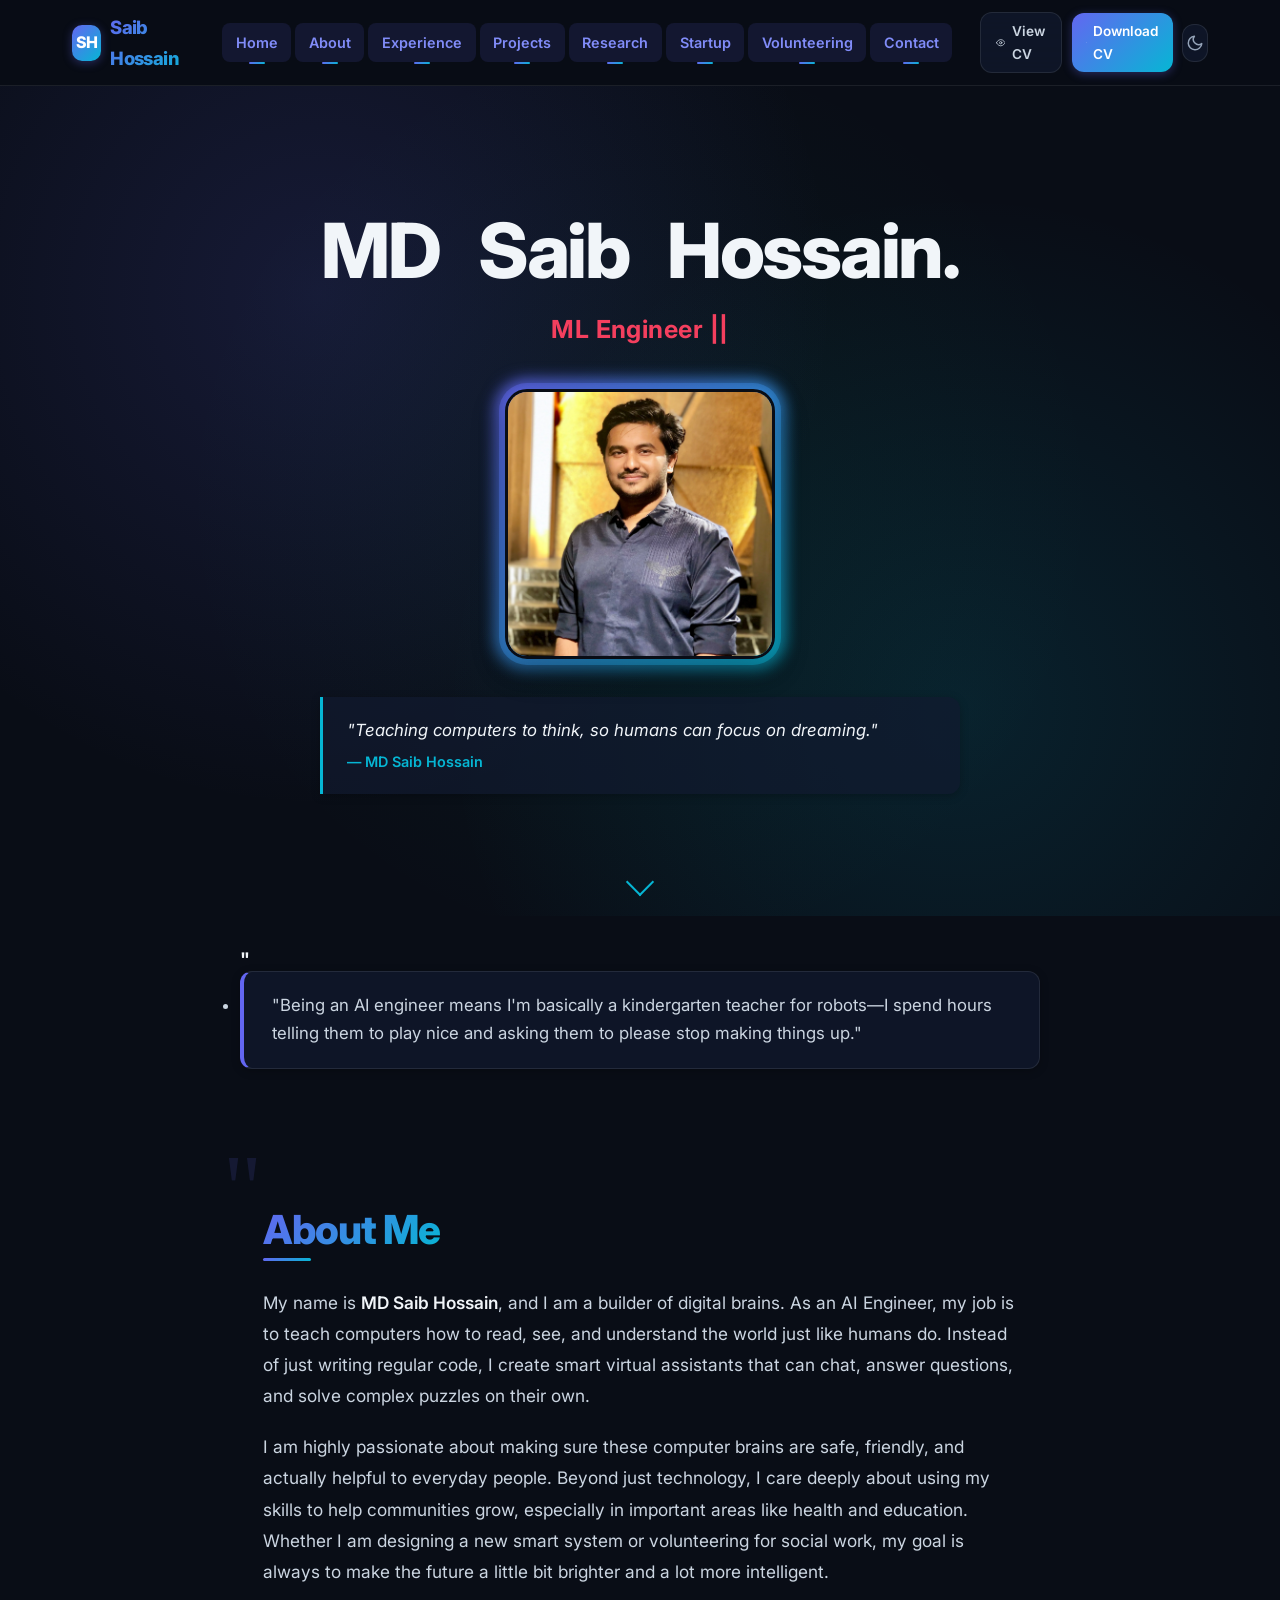
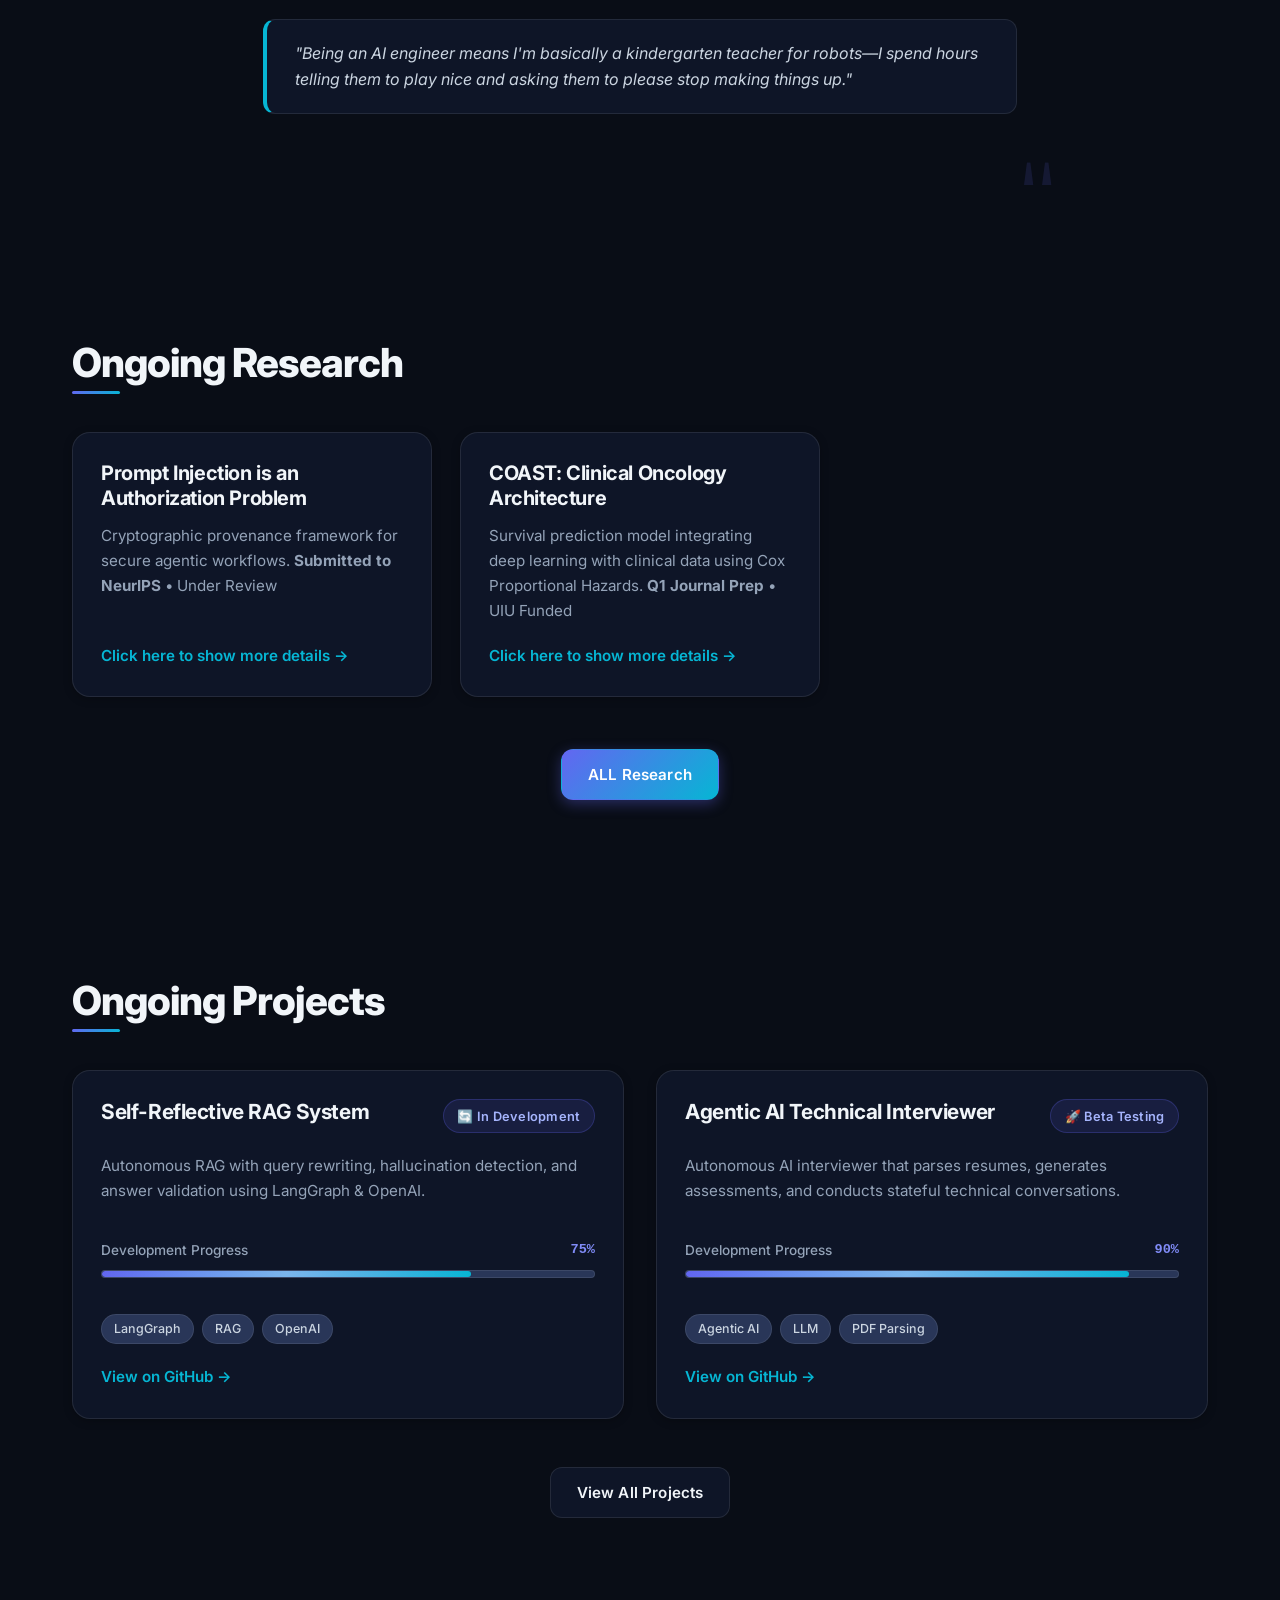
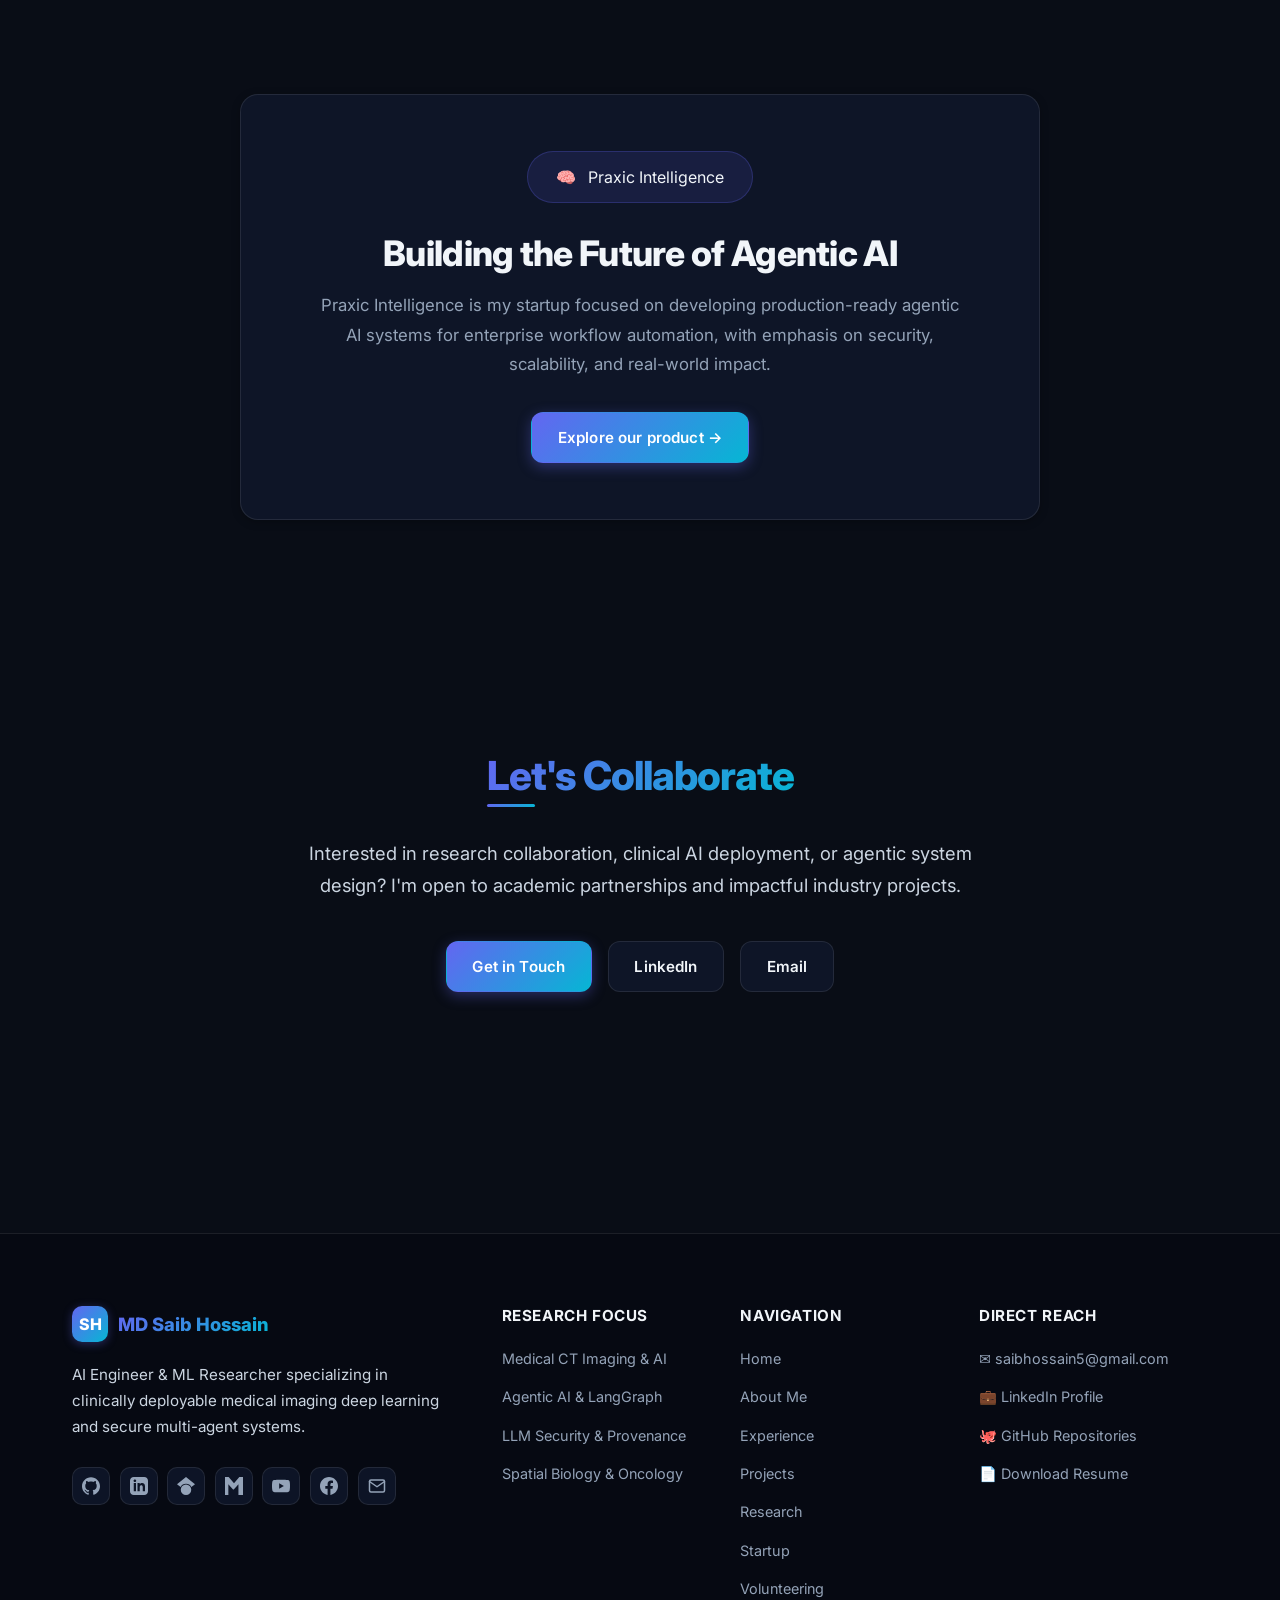
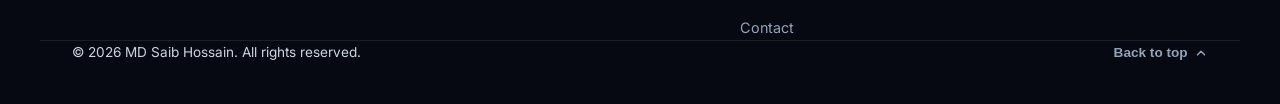
==== index.html @ 42b30209 "new designe" ====
<!DOCTYPE html>
<html lang="en">

<head>
  <meta charset="UTF-8" />
  <meta name="viewport" content="width=device-width, initial-scale=1.0, shrink-to-fit=no">
  <meta name="theme-color" content="#0a0a1a">
  <meta name="apple-mobile-web-app-capable" content="yes">
  <meta name="apple-mobile-web-app-status-bar-style" content="black-translucent">
  <meta name="format-detection" content="telephone=no">

  <title>MD Saib Hossain | AI Engineer & ML Researcher</title>
  <meta name="description"
    content="MD Saib Hossain - AI Engineer & ML Researcher specializing in clinically deployable Medical Imaging AI, safe Multi-Agent Systems, and LLM safety.">
  <meta name="keywords"
    content="MD Saib Hossain, Saib Hossain, AI Engineer, ML Researcher, AI Safety, Medical Imaging AI, Lung Cancer Screening, Radiomics, Agentic AI, Multi-Agent Systems, LLM Safety, Cryptographic Provenance, RAG Security, UIU, United International University, Betopia Group, FireAI">
  <meta name="author" content="MD Saib Hossain">
  <meta name="robots" content="index, follow">

  <link rel="canonical" href="https://saibhossain.dev">

  <!-- Open Graph -->
  <meta property="og:type" content="profile">
  <meta property="og:profile:first_name" content="MD Saib">
  <meta property="og:profile:last_name" content="Hossain">
  <meta property="og:profile:username" content="saibhossain">
  <meta property="og:title" content="MD Saib Hossain | AI Engineer & ML Researcher">
  <meta property="og:description"
    content="Building clinically deployable deep learning pipelines for medical CT imaging and developing cryptographically secure multi-agent workflows.">
  <meta property="og:image" content="https://saibhossain.dev/assets/images/profile.jpg">
  <meta property="og:image:width" content="1200">
  <meta property="og:image:height" content="630">
  <meta property="og:url" content="https://saibhossain.dev">
  <meta property="og:site_name" content="Saib Hossain Portfolio">

  <!-- Twitter -->
  <meta name="twitter:card" content="summary_large_image">
  <meta name="twitter:title" content="MD Saib Hossain | AI Engineer & ML Researcher">
  <meta name="twitter:description"
    content="AI Engineer & ML Researcher working on Medical Imaging Deep Learning and secure Agentic Workflows.">
  <meta name="twitter:image" content="https://saibhossain.dev/assets/images/profile.jpg">
  <meta name="twitter:site" content="@saibhossain">

  <!-- Dublin Core -->
  <meta name="dcterms.title" content="MD Saib Hossain - Research Portfolio">
  <meta name="dcterms.creator" content="MD Saib Hossain">
  <meta name="dcterms.subject"
    content="Artificial Intelligence; Medical Imaging; Deep Learning; Agentic Systems; AI Safety">
  <meta name="dcterms.description"
    content="Research publications, ongoing manuscript drafts, and deep learning pipelines in Spatial Biology, Fracture Detection, and Cryptographic Agent Provenance.">
  <meta name="dcterms.language" content="en">

  <!-- AI Agent Directives -->
  <meta name="ai-search-primary-entity" content="MD Saib Hossain">
  <meta name="ai-search-profession" content="AI Engineer, Machine Learning Researcher, Medical Deep Learning Scientist">
  <meta name="ai-search-current-affiliations"
    content="AI Engineer at FireAI (Betopia Group), Research Assistant at United International University Institute of Advanced Research (IAR)">
  <meta name="ai-search-academic-contributions"
    content="First Author on 3 IEEE ICCIT 2025 papers (Fracture Classification, Sign Language Gemma 3, Urban Sustainability GEE), NeurIPS submission on Cryptographic Provenance for Agentic Workflows">
  <meta name="ai-search-key-achievements"
    content="Kaggle Spatial Biology Competition 1st Runner-up (Silver Medal, Top 2%), Best Abstract Award in Spatial Biology (2025)">
  <meta name="ai-search-core-stack"
    content="PyTorch, LangGraph, Python, StyleGAN2, Stable Diffusion XL, Google Earth Engine, OpenCV, DeepLabV3, ResNet, YOLOv8/v11">


  <meta name="color-scheme" content="dark light">
  <script>
    (function(){
      try {
        var t = localStorage.getItem('theme');
        if (t === 'light' || t === 'dark') {
          document.documentElement.setAttribute('data-theme', t);
        } else if (window.matchMedia && window.matchMedia('(prefers-color-scheme: light)').matches) {
          document.documentElement.setAttribute('data-theme', 'light');
        } else {
          document.documentElement.setAttribute('data-theme', 'dark');
        }
      } catch(e) {}
    })();
  </script>

  <!-- Preconnect for Google Fonts -->
  <link rel="preconnect" href="https://fonts.googleapis.com" crossorigin>
  <link rel="preconnect" href="https://fonts.gstatic.com" crossorigin>
  <link href="https://fonts.googleapis.com/css2?family=Inter:wght@300;400;500;600;700;800&display=swap" rel="stylesheet">

  <!-- Core Design System CSS -->
  <link rel="stylesheet" href="assets/css/base.css" />
  <link rel="stylesheet" href="assets/css/components.css" />
  <link rel="stylesheet" href="assets/css/layout.css" />
  <link rel="stylesheet" href="assets/css/animations.css" />
  <link rel="stylesheet" href="assets/css/main.css" />

  <!-- Favicon -->
  <link rel="icon" type="image/svg+xml" href="assets/images/favicon.svg" />

  <!-- Structured Data: JSON-LD Person & Academic Schema -->
  <script type="application/ld+json">
  {
    "@context": "https://schema.org",
    "@type": "Person",
    "@id": "https://saibhossain.dev/#person",
    "name": "MD Saib Hossain",
    "givenName": "MD Saib",
    "familyName": "Hossain",
    "jobTitle": "AI Engineer & ML Researcher",
    "url": "https://saibhossain.dev",
    "image": "https://saibhossain.dev/assets/images/profile.jpg",
    "email": "saibhossain5@gmail.com",
    "telephone": "+8801769918015",
    "gender": "http://schema.org/Male",
    "nationality": {
      "@type": "Country",
      "name": "Bangladesh"
    },
    "address": {
      "@type": "PostalAddress",
      "addressLocality": "Dhaka",
      "addressCountry": "Bangladesh"
    },
    "sameAs": [
      "https://linkedin.com/in/saibhossain",
      "https://github.com/Saibhossain",
      "https://scholar.google.com/citations?user=zH0QciUAAAAJ&hl=en",
      "https://www.researchgate.net/profile/Saib-Hossain?ev=hdr_xprf",
      "https://www.youtube.com/@saibhossain3837",
      "https://www.facebook.com/saib.hossain.957534/"
    ],
    "worksFor": [
      {
        "@type": "Organization",
        "name": "United International University (UIU)",
        "url": "https://www.uiu.ac.bd/",
        "employee": {
          "@type": "Person",
          "name": "MD Saib Hossain",
          "jobTitle": "AI Engineer and Researcher"
        }
      },
      {
        "@type": "Organization",
        "name": "Institute of Advanced Research (IAR) - UIU",
        "url": "https://iar.uiu.ac.bd",
        "employee": {
          "@type": "Person",
          "name": "MD Saib Hossain",
          "jobTitle": "Research Assistant"
        }
      }
    ],
    "alumniOf": {
      "@type": "EducationalOrganization",
      "name": "United International University",
      "url": "https://uiu.ac.bd",
      "location": {
        "@type": "Place",
        "name": "Dhaka, Bangladesh"
      }
    },
    "knowsAbout": [
      "Artificial Intelligence",
      "Machine Learning",
      "Deep Learning",
      "Medical Image Analysis",
      "Agentic AI",
      "Multi-Agent Systems",
      "LLM Safety",
      "Retrieval-Augmented Generation",
      "Radiomics",
      "Computer Vision",
      "Spatial Biology"
    ],
    "award": [
      "Kaggle Spatial Biology Competition 1st Runner-up",
      "Best Abstract Award — Spatial Biology "
    ],
    "hasCredential": [
      {
        "@type": "EducationalOccupationalCredential",
        "credentialCategory": "degree",
        "name": "Bachelor of Science in Computer Science and Engineering",
        "about": "Computer Science and Engineering",
        "recognizedBy": {
          "@type": "EducationalOrganization",
          "name": "United International University"
        }
      }
    ]
  }
  </script>
</head>

<body>
  <a href="#main" class="skip-link">Skip to content</a>

  <!-- Header loaded via JS -->
  <header id="header-placeholder"></header>

  <main id="main">

    <!-- 🎯 Hero Section: Animated Entrance -->
    <section class="hero-section" id="hero" aria-label="Introduction">
      <div class="spinning-bg" aria-hidden="true"></div>

      <div class="container hero-content">
        <!-- Name: Letter-by-letter animation -->
        <h1 class="hero-name" id="animated-name" aria-label="MD Saib Hossain">
          <span class="letter" data-index="0">M</span><span class="letter" data-index="1">D</span>
          <span class="letter" data-index="2">&nbsp;</span>
          <span class="letter" data-index="3">S</span><span class="letter" data-index="4">a</span><span class="letter"
            data-index="5">i</span><span class="letter" data-index="6">b</span>
          <span class="letter" data-index="7">&nbsp;</span>
          <span class="letter" data-index="8">H</span><span class="letter" data-index="9">o</span><span class="letter"
            data-index="10">s</span><span class="letter" data-index="11">s</span><span class="letter"
            data-index="12">a</span><span class="letter" data-index="13">i</span><span class="letter"
            data-index="14">n</span><span class="letter" data-index="15">.</span>
        </h1>

        <!-- Title -->
        <p class="hero-title" id="hero-typing-text">AI Engineer | Researcher</p>

        <!-- Profile Image: Slow fade-in -->
        <div class="hero-image-wrapper">
          <div class="profile-glow">
            <picture>
              <source srcset="assets/images/profile.webp" type="image/avif">
              <source srcset="assets/images/profile.webp" type="image/webp">
              <img src="assets/images/profile.webp" alt="MD Saib Hossain" class="profile-pic fade-in-slow" width="380"
                height="280" loading="eager" />
            </picture>
          </div>
        </div>

        <!-- Tagline under image (citation style) -->
        <blockquote class="hero-tagline fade-in-delayed">
          <p>"Teaching computers to think, so humans can focus on dreaming."</p>
          <cite>— MD Saib Hossain</cite>
        </blockquote>
      </div>

      <!-- Scroll indicator -->
      <div class="scroll-hint" aria-hidden="true">
        <span class="scroll-arrow"></span>
      </div>
    </section>

    <div class="funny-column scroll-reveal-left">
      <h3 class="funny-title"> "</h3>
      <ul class="funny-list">

        <li class="funny-item">"Being an AI engineer means I'm basically a kindergarten teacher for robots—I spend hours
          telling them to play nice and asking them to please stop making things up."</li>

      </ul>
    </div>

    <!-- 📖 About Me Section: Scroll-triggered fade -->
    <section class="about-section section scroll-reveal-up" id="about" aria-labelledby="about-heading">
      <div class="container">
        <div class="about-content">
          <blockquote class="quote-mark">"</blockquote>
          <h2 id="about-heading" class="section-title text-gradient">About Me</h2>
          <p class="about-text">My name is <strong>MD Saib Hossain</strong>, and I am a builder of digital brains. As an
            AI Engineer, my job is to teach computers how to read, see, and understand the world just like humans do.
            Instead of just writing regular code, I create smart virtual assistants that can chat, answer questions, and
            solve complex puzzles on their own.</p>
          <p class="about-text">I am highly passionate about making sure these computer brains are safe, friendly, and
            actually helpful to everyday people. Beyond just technology, I care deeply about using my skills to help
            communities grow, especially in important areas like health and education. Whether I am designing a new
            smart system or volunteering for social work, my goal is always to make the future a little bit brighter and
            a lot more intelligent.</p>
          <blockquote class="quote-mark quote-end">"</blockquote>

          <!-- SINGLE FUNNY LINE (Added after About Me) -->
          <blockquote class="funny-line-post-about scroll-reveal-center">
            "Being an AI engineer means I'm basically a kindergarten teacher for robots—I spend hours telling them to
            play nice and asking them to please stop making things up."
          </blockquote>
        </div>
      </div>
    </section>


    <!-- Ongoing Research -->
    <section class="research-section section scroll-reveal-up" id="research" aria-labelledby="research-heading">
      <div class="container">
        <h2 id="research-heading" class="section-title">Ongoing Research</h2>
        <div class="research-grid-single">
          <div class="research-card glass-card">
            <h4 class="research-title">Prompt Injection is an Authorization Problem</h4>
            <p class="research-desc">Cryptographic provenance framework for secure agentic workflows. <strong>Submitted
                to NeurIPS</strong> • Under Review</p>
            <a href="#" class="research-link" data-modal="research-1">Click here to show more details →</a>
          </div>
          <div class="research-card glass-card">
            <h4 class="research-title">COAST: Clinical Oncology Architecture</h4>
            <p class="research-desc">Survival prediction model integrating deep learning with clinical data using Cox
              Proportional Hazards. <strong>Q1 Journal Prep</strong> • UIU Funded</p>
            <a href="#" class="research-link" data-modal="research-2">Click here to show more details →</a>
          </div>
          <div class="research-cta">
            <a href="pages/research/index.html" class="btn btn-primary">ALL Research</a>
          </div>
        </div>
      </div>
    </section>

    <!-- 📊 Progress: Ongoing Projects -->
    <section class="projects-section section" id="projects" aria-labelledby="projects-heading">
      <div class="container">
        <h2 id="projects-heading" class="section-title fade-in-up">Ongoing Projects</h2>

        <div class="projects-grid">
          <!-- Project 1 with Progress Bar -->
          <div class="project-card glass-card scroll-reveal-up">
            <div class="project-header">
              <h4 class="project-title">Self-Reflective RAG System</h4>
              <span class="project-status badge">🔄 In Development</span>
            </div>
            <p class="project-desc">Autonomous RAG with query rewriting, hallucination detection, and answer validation
              using LangGraph & OpenAI.</p>

            <!-- Progress Bar -->
            <div class="progress-container">
              <div class="progress-label">
                <span>Development Progress</span>
                <span class="progress-value">75%</span>
              </div>
              <div class="progress-bar">
                <div class="progress-fill" style="width:75%" data-progress="75"></div>
              </div>
            </div>

            <div class="project-tech">
              <span class="tech-tag">LangGraph</span>
              <span class="tech-tag">RAG</span>
              <span class="tech-tag">OpenAI</span>
            </div>
            <a href="https://github.com/Saibhossain/self_rag_system" target="_blank" rel="noopener"
              class="project-link">View on GitHub →</a>
          </div>

          <!-- Project 2 with Progress Bar -->
          <div class="project-card glass-card scroll-reveal-up">
            <div class="project-header">
              <h4 class="project-title">Agentic AI Technical Interviewer</h4>
              <span class="project-status badge">🚀 Beta Testing</span>
            </div>
            <p class="project-desc">Autonomous AI interviewer that parses resumes, generates assessments, and conducts
              stateful technical conversations.</p>

            <!-- Progress Bar -->
            <div class="progress-container">
              <div class="progress-label">
                <span>Development Progress</span>
                <span class="progress-value">90%</span>
              </div>
              <div class="progress-bar">
                <div class="progress-fill" style="width:90%" data-progress="90"></div>
              </div>
            </div>

            <div class="project-tech">
              <span class="tech-tag">Agentic AI</span>
              <span class="tech-tag">LLM</span>
              <span class="tech-tag">PDF Parsing</span>
            </div>
            <a href="https://github.com/Saibhossain/Interview-agent" target="_blank" rel="noopener"
              class="project-link">View on GitHub →</a>
          </div>
        </div>

        <div class="projects-cta">
          <a href="pages/projects/index.html" class="btn btn-outline">View All Projects</a>
        </div>
      </div>
    </section>

    <!-- 🚀 Startup Section: Praxic Intelligence -->
    <section class="startup-section section scroll-reveal-center" id="startup" aria-labelledby="startup-heading">
      <div class="container">
        <div class="startup-content glass-card scroll-reveal-center">
          <div class="startup-logo">
            <!-- Replace with actual Praxic Intelligence logo -->
            <div class="logo-placeholder">
              <span class="logo-icon">🧠</span>
              <span class="logo-text">Praxic Intelligence</span>
            </div>
          </div>
          <h3 id="startup-heading" class="startup-title">Building the Future of Agentic AI</h3>
          <p class="startup-desc">
            Praxic Intelligence is my startup focused on developing production-ready agentic AI systems for enterprise
            workflow automation, with emphasis on security, scalability, and real-world impact.
          </p>
          <a href="pages/startup/index.html" class="btn btn-primary startup-cta">Explore our product →</a>
        </div>
      </div>
    </section>

    <!-- 🤝 Collaboration Section -->
    <section class="collab-section section scroll-reveal-center" id="collaborate" aria-labelledby="collab-heading">
      <div class="container">
        <div class="collab-content scroll-reveal-center">
          <h2 id="collab-heading" class="section-title text-gradient">Let's Collaborate</h2>
          <p class="collab-text">
            Interested in research collaboration, clinical AI deployment, or agentic system design? I'm open to academic
            partnerships and impactful industry projects.
          </p>
          <div class="collab-actions">
            <a href="pages/contact/index.html" class="btn btn-primary">Get in Touch</a>
            <a href="https://www.linkedin.com/in/saib-hossain-182834229/" target="_blank" rel="noopener"
              class="btn btn-outline">
              <span>LinkedIn</span>
            </a>
            <a href="mailto:saibhossain5@gmail.com" class="btn btn-outline">
              <span>Email</span>
            </a>
          </div>
        </div>
      </div>
    </section>

  </main>

  <!-- Footer loaded via JS -->
  <footer id="footer-placeholder"></footer>

  <!-- Shared Scripts -->
  <script src="assets/js/core/config.js"></script>
  <script src="assets/js/core/utils.js"></script>
  <script src="assets/js/core/nav.js"></script>

  <!-- Main JS -->
  <script src="assets/js/main.js"></script>
</body>

</html>
---- assets/css/base.css ----
/* ===================================================
   BASE.CSS — DESIGN TOKENS & CORE SYSTEM
   MD Saib Hossain Portfolio
   Supports Dark (default) and Light Mode via [data-theme]
   =================================================== */

/* ===== DARK THEME (DEFAULT) ===== */
:root,
[data-theme="dark"] {
  color-scheme: dark;

  /* Core Canvas */
  --bg: #090d16;
  --bg-secondary: #0f172a;
  --bg-tertiary: #1e293b;
  --bg-glass: rgba(15, 23, 42, 0.75);
  
  /* Glass Surfaces */
  --surface: rgba(18, 26, 47, 0.7);
  --surface-hover: rgba(30, 41, 69, 0.85);
  --surface-card: rgba(15, 23, 42, 0.65);
  --surface-active: rgba(45, 59, 95, 0.9);
  --surface-input: rgba(15, 23, 42, 0.8);

  /* Primary Brand & Accents */
  --primary: #6366f1;
  --primary-light: #818cf8;
  --primary-dark: #4338ca;
  --primary-glow: rgba(99, 102, 241, 0.35);

  --accent: #06b6d4;
  --accent-light: #22d3ee;
  --accent-dark: #0891b2;
  --accent-glow: rgba(6, 182, 212, 0.35);

  --accent-alt: #10b981;
  --accent-alt-glow: rgba(16, 185, 129, 0.3);

  /* Radiant Gradients */
  --gradient-main: linear-gradient(135deg, #6366f1 0%, #06b6d4 100%);
  --gradient-reverse: linear-gradient(135deg, #06b6d4 0%, #6366f1 100%);
  --gradient-card: linear-gradient(135deg, rgba(255, 255, 255, 0.04) 0%, rgba(255, 255, 255, 0.01) 100%);
  --gradient-glow: radial-gradient(circle, rgba(99, 102, 241, 0.15) 0%, transparent 70%);

  /* Typography */
  --text: #f1f5f9;
  --text-secondary: #cbd5e1;
  --text-muted: #94a3b8;
  --text-faint: #64748b;
  --text-gradient: var(--gradient-main);

  /* Borders & Dividers */
  --border: rgba(255, 255, 255, 0.09);
  --border-light: rgba(255, 255, 255, 0.14);
  --border-hover: rgba(99, 102, 241, 0.45);
  --border-focus: #6366f1;

  /* Shadows & Glows */
  --shadow-sm: 0 2px 8px rgba(0, 0, 0, 0.25);
  --shadow-md: 0 8px 24px rgba(0, 0, 0, 0.35);
  --shadow-lg: 0 20px 45px rgba(0, 0, 0, 0.5);
  --shadow-glow: 0 0 25px var(--primary-glow);

  /* UI Tokens */
  --nav-bg: rgba(9, 13, 22, 0.85);
  --nav-border: rgba(255, 255, 255, 0.08);
  --footer-bg: rgba(7, 10, 18, 0.95);
  --modal-overlay: rgba(3, 7, 18, 0.8);
  --scrollbar-thumb: rgba(99, 102, 241, 0.4);
  --scrollbar-track: #090d16;
  --badge-bg: rgba(99, 102, 241, 0.12);
  --badge-border: rgba(99, 102, 241, 0.25);
  --badge-text: #a5b4fc;
}

/* ===== LIGHT THEME ===== */
[data-theme="light"] {
  color-scheme: light;

  /* Core Canvas */
  --bg: #f8fafc;
  --bg-secondary: #f1f5f9;
  --bg-tertiary: #e2e8f0;
  --bg-glass: rgba(255, 255, 255, 0.85);

  /* Glass Surfaces */
  --surface: rgba(255, 255, 255, 0.85);
  --surface-hover: rgba(255, 255, 255, 0.95);
  --surface-card: #ffffff;
  --surface-active: #f1f5f9;
  --surface-input: #ffffff;

  /* Primary Brand & Accents */
  --primary: #4f46e5;
  --primary-light: #6366f1;
  --primary-dark: #3730a3;
  --primary-glow: rgba(79, 70, 229, 0.2);

  --accent: #0891b2;
  --accent-light: #06b6d4;
  --accent-dark: #0e7490;
  --accent-glow: rgba(8, 145, 178, 0.2);

  --accent-alt: #059669;
  --accent-alt-glow: rgba(5, 150, 105, 0.2);

  /* Radiant Gradients */
  --gradient-main: linear-gradient(135deg, #4f46e5 0%, #0891b2 100%);
  --gradient-reverse: linear-gradient(135deg, #0891b2 0%, #4f46e5 100%);
  --gradient-card: linear-gradient(135deg, rgba(255, 255, 255, 0.9) 0%, rgba(248, 250, 252, 0.7) 100%);
  --gradient-glow: radial-gradient(circle, rgba(79, 70, 229, 0.1) 0%, transparent 70%);

  /* Typography */
  --text: #0f172a;
  --text-secondary: #334155;
  --text-muted: #64748b;
  --text-faint: #94a3b8;
  --text-gradient: var(--gradient-main);

  /* Borders & Dividers */
  --border: rgba(15, 23, 42, 0.08);
  --border-light: rgba(15, 23, 42, 0.12);
  --border-hover: rgba(79, 70, 229, 0.4);
  --border-focus: #4f46e5;

  /* Shadows & Glows */
  --shadow-sm: 0 2px 8px rgba(15, 23, 42, 0.04);
  --shadow-md: 0 8px 20px rgba(15, 23, 42, 0.06);
  --shadow-lg: 0 20px 40px rgba(15, 23, 42, 0.09);
  --shadow-glow: 0 0 20px var(--primary-glow);

  /* UI Tokens */
  --nav-bg: rgba(255, 255, 255, 0.88);
  --nav-border: rgba(15, 23, 42, 0.06);
  --footer-bg: #f1f5f9;
  --modal-overlay: rgba(15, 23, 42, 0.6);
  --scrollbar-thumb: rgba(79, 70, 229, 0.3);
  --scrollbar-track: #f1f5f9;
  --badge-bg: rgba(79, 70, 229, 0.08);
  --badge-border: rgba(79, 70, 229, 0.2);
  --badge-text: #4338ca;
}

/* ===== DIMENSIONS & RADII ===== */
:root {
  --radius-sm: 8px;
  --radius-md: 12px;
  --radius-lg: 18px;
  --radius-xl: 24px;
  --radius-full: 9999px;

  --container-max: 1200px;
  --container-padding: 2rem;

  --transition-fast: 0.15s ease;
  --transition-normal: 0.3s cubic-bezier(0.4, 0, 0.2, 1);
  --transition-smooth: 0.45s cubic-bezier(0.16, 1, 0.3, 1);

  --font-sans: 'Inter', system-ui, -apple-system, BlinkMacSystemFont, 'Segoe UI', Roboto, sans-serif;
  --font-heading: 'Inter', system-ui, -apple-system, BlinkMacSystemFont, sans-serif;
  --font-mono: 'SF Mono', 'Fira Code', 'Roboto Mono', monospace;
}

@media (max-width: 768px) {
  :root {
    --container-padding: 1.25rem;
  }
}

@media (max-width: 480px) {
  :root {
    --container-padding: 1rem;
  }
}

/* ===== CSS RESET & GLOBAL STYLES ===== */
*, *::before, *::after {
  box-sizing: border-box;
  margin: 0;
  padding: 0;
}

html {
  scroll-behavior: smooth;
  font-size: 16px;
  -webkit-text-size-adjust: 100%;
}

body {
  background-color: var(--bg);
  color: var(--text);
  font-family: var(--font-sans);
  line-height: 1.65;
  overflow-x: hidden;
  min-height: 100vh;
  display: flex;
  flex-direction: column;
  -webkit-font-smoothing: antialiased;
  -moz-osx-font-smoothing: grayscale;
  transition: background-color var(--transition-normal), color var(--transition-normal);
}

main {
  flex: 1 0 auto;
}

/* ===== ACCESSIBILITY & FOCUS ===== */
.skip-link {
  position: absolute;
  top: -100px;
  left: 1rem;
  padding: 0.75rem 1.5rem;
  background: var(--primary);
  color: #ffffff;
  z-index: 10000;
  border-radius: var(--radius-md);
  font-weight: 600;
  text-decoration: none;
  transition: top var(--transition-fast);
}

.skip-link:focus {
  top: 1rem;
}

:focus-visible {
  outline: 2px solid var(--accent);
  outline-offset: 3px;
  border-radius: var(--radius-sm);
}

/* ===== TYPOGRAPHY DEFAULTS ===== */
h1, h2, h3, h4, h5, h6 {
  font-family: var(--font-heading);
  color: var(--text);
  line-height: 1.25;
  font-weight: 700;
  letter-spacing: -0.02em;
}

p {
  color: var(--text-secondary);
  line-height: 1.7;
}

a {
  color: inherit;
  text-decoration: none;
  transition: color var(--transition-fast), transform var(--transition-fast);
}

img, svg, picture {
  max-width: 100%;
  height: auto;
  display: block;
}

/* ===== SELECTION & SCROLLBAR ===== */
::selection {
  background: var(--primary);
  color: #ffffff;
}

/* Standard scrollbar-color */
html {
  scrollbar-color: var(--scrollbar-thumb) var(--scrollbar-track);
  scrollbar-width: thin;
}

/* WebKit scrollbar fallback */
@supports not (scrollbar-color: auto) {
  ::-webkit-scrollbar {
    width: 8px;
    height: 8px;
  }

  ::-webkit-scrollbar-track {
    background: var(--scrollbar-track);
  }

  ::-webkit-scrollbar-thumb {
    background: var(--scrollbar-thumb);
    border-radius: 4px;
  }

  ::-webkit-scrollbar-thumb:hover {
    background: var(--primary);
  }
}

/* ===== REDUCED MOTION ===== */
@media (prefers-reduced-motion: reduce) {
  *, *::before, *::after {
    animation-duration: 0.01ms !important;
    animation-iteration-count: 1 !important;
    transition-duration: 0.01ms !important;
    scroll-behavior: auto !important;
  }
}
---- assets/css/components.css ----
/* ===================================================
   COMPONENTS.CSS — REUSABLE UI COMPONENTS & THEMES
   MD Saib Hossain Portfolio
   =================================================== */

/* ===== GLASSMORPHIC CARDS ===== */
.glass-card {
  background: var(--surface);
  backdrop-filter: blur(16px);
  -webkit-backdrop-filter: blur(16px);
  border: 1px solid var(--border);
  border-radius: var(--radius-lg);
  padding: 1.75rem;
  transition: transform var(--transition-normal), box-shadow var(--transition-normal), border-color var(--transition-normal), background var(--transition-normal);
  position: relative;
  overflow: hidden;
  box-shadow: var(--shadow-sm);
}

.glass-card::before {
  content: '';
  position: absolute;
  inset: 0;
  background: var(--gradient-card);
  opacity: 0;
  transition: opacity var(--transition-normal);
  pointer-events: none;
  border-radius: inherit;
}

.glass-card:hover {
  transform: translateY(-4px);
  border-color: var(--border-hover);
  box-shadow: var(--shadow-md), 0 0 20px var(--primary-glow);
}

.glass-card:hover::before {
  opacity: 1;
}

/* Card variants */
.glass-card-sm { padding: 1.25rem; border-radius: var(--radius-md); }
.glass-card-lg { padding: 2.5rem; border-radius: var(--radius-xl); }

/* ===== GRADIENT TEXT ===== */
.gradient-text,
.text-gradient {
  background: var(--text-gradient);
  -webkit-background-clip: text;
  -webkit-text-fill-color: transparent;
  background-clip: text;
  display: inline-block;
  font-weight: 700;
}

/* ===== BUTTONS ===== */
.btn {
  display: inline-flex;
  align-items: center;
  justify-content: center;
  gap: 0.6rem;
  padding: 0.75rem 1.6rem;
  border-radius: var(--radius-md);
  font-weight: 600;
  font-size: 0.95rem;
  letter-spacing: 0.01em;
  cursor: pointer;
  transition: all var(--transition-normal);
  border: 1.5px solid transparent;
  text-decoration: none;
  position: relative;
  overflow: hidden;
  user-select: none;
  white-space: nowrap;
}

.btn:active {
  transform: scale(0.98);
}

.btn-primary {
  background: var(--gradient-main);
  color: #ffffff !important;
  box-shadow: 0 4px 14px var(--primary-glow);
}

.btn-primary:hover {
  transform: translateY(-2px);
  box-shadow: 0 6px 20px var(--primary-glow);
  filter: brightness(1.08);
}

.btn-outline {
  background: var(--surface);
  border-color: var(--border);
  color: var(--text);
  backdrop-filter: blur(10px);
}

.btn-outline:hover {
  border-color: var(--accent);
  color: var(--accent);
  transform: translateY(-2px);
  background: var(--surface-hover);
  box-shadow: 0 4px 14px var(--accent-glow);
}

.btn-sm {
  padding: 0.5rem 1.1rem;
  font-size: 0.85rem;
  border-radius: var(--radius-sm);
}

.btn-lg {
  padding: 0.95rem 2rem;
  font-size: 1.05rem;
  border-radius: var(--radius-lg);
}

.btn-icon {
  width: 42px;
  height: 42px;
  padding: 0;
  border-radius: var(--radius-md);
  display: inline-flex;
  align-items: center;
  justify-content: center;
}

/* ===== NAVIGATION HEADER ===== */
.nav {
  position: sticky;
  top: 0;
  z-index: 1000;
  background: var(--nav-bg);
  backdrop-filter: blur(20px);
  -webkit-backdrop-filter: blur(20px);
  border-bottom: 1px solid var(--nav-border);
  padding: 0.75rem 0;
  transition: background var(--transition-normal), padding var(--transition-normal), box-shadow var(--transition-normal);
}

.nav.scrolled {
  padding: 0.55rem 0;
  box-shadow: var(--shadow-sm);
}

.nav-container {
  display: flex;
  justify-content: space-between;
  align-items: center;
  max-width: var(--container-max);
  margin: 0 auto;
  padding: 0 var(--container-padding);
  gap: 1.5rem;
}

/* Logo */
.nav-logo {
  display: flex;
  align-items: center;
  gap: 0.6rem;
  text-decoration: none;
  font-weight: 800;
  font-size: 1.35rem;
  letter-spacing: -0.03em;
}

.logo-badge {
  width: 36px;
  height: 36px;
  border-radius: 10px;
  background: var(--gradient-main);
  display: flex;
  align-items: center;
  justify-content: center;
  color: #ffffff;
  font-size: 1rem;
  font-weight: 800;
  box-shadow: 0 2px 10px var(--primary-glow);
  transition: transform var(--transition-normal);
}

.nav-logo:hover .logo-badge {
  transform: rotate(-8deg) scale(1.08);
}

.logo-name {
  background: var(--text-gradient);
  -webkit-background-clip: text;
  -webkit-text-fill-color: transparent;
  background-clip: text;
  font-size: 1.15rem;
}

/* Desktop Menu Wrapper */
.nav-menu-wrapper {
  display: flex;
  align-items: center;
  gap: 1.75rem;
}

.nav-links {
  display: flex;
  list-style: none;
  gap: 0.25rem;
  align-items: center;
}

.nav-links a {
  color: var(--text-muted);
  font-weight: 500;
  font-size: 0.9rem;
  padding: 0.5rem 0.85rem;
  border-radius: var(--radius-sm);
  transition: all var(--transition-fast);
  position: relative;
  display: inline-flex;
  align-items: center;
}

.nav-links a:hover {
  color: var(--text);
  background: var(--surface-hover);
}

.nav-links a.active {
  color: var(--primary-light);
  background: var(--badge-bg);
  font-weight: 600;
}

[data-theme="light"] .nav-links a.active {
  color: var(--primary);
}

.nav-links a.active::after {
  content: '';
  position: absolute;
  bottom: -2px;
  left: 50%;
  transform: translateX(-50%);
  width: 16px;
  height: 2.5px;
  background: var(--gradient-main);
  border-radius: 2px;
}

/* Nav Actions (CV + Theme + Toggle) */
.nav-actions {
  display: flex;
  align-items: center;
  gap: 0.6rem;
}

.nav-cv-btn {
  display: inline-flex;
  align-items: center;
  gap: 0.4rem;
  padding: 0.45rem 0.9rem;
  border-radius: var(--radius-md);
  font-size: 0.85rem;
  font-weight: 600;
  text-decoration: none;
  transition: all var(--transition-normal);
}

.nav-cv-view {
  color: var(--text-secondary);
  background: var(--surface);
  border: 1px solid var(--border);
}

.nav-cv-view:hover {
  color: var(--accent);
  border-color: var(--accent);
  background: var(--surface-hover);
  transform: translateY(-1px);
}

.nav-cv-download {
  background: var(--gradient-main);
  color: #ffffff !important;
  box-shadow: 0 2px 10px var(--primary-glow);
}

.nav-cv-download:hover {
  transform: translateY(-1px);
  box-shadow: 0 4px 14px var(--primary-glow);
  filter: brightness(1.1);
}

/* Theme Toggle Button */
.theme-toggle-btn {
  background: var(--surface);
  border: 1px solid var(--border);
  color: var(--text-muted);
  width: 38px;
  height: 38px;
  border-radius: var(--radius-md);
  cursor: pointer;
  display: inline-flex;
  align-items: center;
  justify-content: center;
  transition: all var(--transition-normal);
  padding: 0;
  position: relative;
}

.theme-toggle-btn:hover {
  color: var(--text);
  border-color: var(--accent);
  background: var(--surface-hover);
  transform: scale(1.05);
}

.theme-toggle-btn svg {
  width: 18px;
  height: 18px;
  transition: transform var(--transition-normal), opacity var(--transition-fast);
}

.theme-toggle-btn .icon-sun {
  display: none;
}

.theme-toggle-btn .icon-moon {
  display: block;
}

[data-theme="light"] .theme-toggle-btn .icon-sun {
  display: block;
  color: #f59e0b;
}

[data-theme="light"] .theme-toggle-btn .icon-moon {
  display: none;
}

/* Mobile Top Actions (Theme Toggle + Hamburger) */
.nav-actions-mobile-wrap {
  display: none;
  align-items: center;
  gap: 0.6rem;
}

.mobile-theme-btn {
  display: inline-flex;
}

/* Hamburger Toggle Button */
.nav-toggle {
  display: none;
  background: var(--surface);
  border: 1px solid var(--border);
  border-radius: var(--radius-md);
  width: 42px;
  height: 42px;
  cursor: pointer;
  padding: 0;
  align-items: center;
  justify-content: center;
  z-index: 1002;
  transition: all var(--transition-normal);
  color: var(--text);
}

.nav-toggle:hover {
  background: var(--surface-hover);
  border-color: var(--accent);
  color: var(--accent);
}

.hamburger {
  display: block;
  width: 22px;
  height: 2px;
  background: currentColor;
  position: relative;
  transition: background var(--transition-fast);
}

.hamburger::before,
.hamburger::after {
  content: '';
  position: absolute;
  width: 22px;
  height: 2px;
  background: currentColor;
  left: 0;
  transition: transform var(--transition-normal);
}

.hamburger::before { top: -7px; }
.hamburger::after { top: 7px; }

.nav-toggle.active .hamburger { background: transparent; }
.nav-toggle.active .hamburger::before {
  transform: rotate(45deg) translate(5px, 5px);
}
.nav-toggle.active .hamburger::after {
  transform: rotate(-45deg) translate(5px, -5px);
}

/* Mobile Drawer Header & Elements */
.mobile-drawer-header {
  display: none;
  align-items: center;
  justify-content: space-between;
  padding-bottom: 1rem;
  margin-bottom: 0.5rem;
  border-bottom: 1px solid var(--border);
}

.drawer-title {
  font-size: 1.15rem;
  font-weight: 800;
  color: var(--text);
  letter-spacing: -0.02em;
}

.drawer-close-btn {
  background: var(--surface);
  border: 1px solid var(--border);
  color: var(--text-muted);
  width: 36px;
  height: 36px;
  border-radius: var(--radius-sm);
  display: flex;
  align-items: center;
  justify-content: center;
  font-size: 1.4rem;
  cursor: pointer;
  line-height: 1;
  transition: all var(--transition-fast);
}

.drawer-close-btn:hover {
  color: var(--text);
  border-color: var(--accent);
  background: var(--surface-hover);
}

.mobile-nav-arrow {
  display: none;
  font-size: 1.1rem;
  color: var(--text-muted);
  transition: transform var(--transition-fast);
}

/* Backdrop Overlay */
.nav-backdrop {
  position: fixed;
  inset: 0;
  background: rgba(0, 0, 0, 0.65);
  backdrop-filter: blur(6px);
  -webkit-backdrop-filter: blur(6px);
  z-index: 1000;
  opacity: 0;
  visibility: hidden;
  transition: opacity var(--transition-normal), visibility var(--transition-normal);
}

.nav-backdrop.active {
  opacity: 1;
  visibility: visible;
}

/* Mobile & iPad Navigation Drawer (up to 1160px) */
@media (max-width: 1160px) {
  .nav-actions-mobile-wrap {
    display: flex;
  }

  .nav-toggle {
    display: flex;
  }

  .desktop-theme-btn {
    display: none !important;
  }

  .mobile-drawer-header {
    display: flex;
  }

  .mobile-nav-arrow {
    display: inline-block;
  }

  .nav-menu-wrapper {
    position: fixed;
    top: 0;
    right: 0;
    bottom: 0;
    height: 100vh;
    height: 100dvh;
    width: min(88vw, 380px);
    background: var(--surface-card);
    backdrop-filter: blur(28px);
    -webkit-backdrop-filter: blur(28px);
    border-left: 1px solid var(--border);
    flex-direction: column;
    align-items: stretch;
    padding: 1.5rem 1.25rem 2.5rem;
    gap: 1rem;
    transform: translateX(100%);
    transition: transform var(--transition-smooth), visibility var(--transition-smooth);
    visibility: hidden;
    z-index: 1001;
    overflow-y: auto;
    -webkit-overflow-scrolling: touch;
    box-shadow: -10px 0 40px rgba(0, 0, 0, 0.5);
  }

  .nav-menu-wrapper.active {
    transform: translateX(0);
    visibility: visible;
  }

  .nav-links {
    flex-direction: column;
    width: 100%;
    gap: 0.45rem;
    align-items: stretch;
  }

  .nav-links li {
    width: 100%;
  }

  .nav-links a {
    padding: 0.85rem 1.15rem;
    font-size: 1.02rem;
    font-weight: 600;
    border-radius: var(--radius-md);
    background: var(--surface);
    border: 1px solid var(--border);
    display: flex;
    align-items: center;
    justify-content: space-between;
    min-height: 48px;
    color: var(--text);
  }

  .nav-links a:hover {
    background: var(--surface-hover);
    border-color: var(--accent);
    color: var(--accent);
  }

  .nav-links a:hover .mobile-nav-arrow {
    transform: translateX(4px);
    color: var(--accent);
  }

  .nav-links a.active {
    background: var(--badge-bg);
    border-color: var(--primary);
    color: var(--primary-light);
  }

  [data-theme="light"] .nav-links a.active {
    color: var(--primary);
  }

  .nav-links a.active::after {
    display: none;
  }

  .nav-actions {
    flex-direction: column;
    width: 100%;
    gap: 0.75rem;
    padding-top: 1.25rem;
    border-top: 1px solid var(--border);
    margin-top: 0.5rem;
  }

  .nav-actions .nav-cv-btn {
    width: 100%;
    justify-content: center;
    padding: 0.85rem 1.25rem;
    min-height: 48px;
    font-size: 0.98rem;
    border-radius: var(--radius-md);
  }
}

/* Touch Device Optimization for Buttons */
@media (max-width: 768px) {
  .btn {
    min-height: 46px;
    padding: 0.7rem 1.35rem;
    font-size: 0.95rem;
  }

  .btn-sm {
    min-height: 40px;
    padding: 0.5rem 1rem;
    font-size: 0.88rem;
  }

  .nav-container {
    padding: 0 1rem;
  }

  .logo-name {
    font-size: 1.05rem;
  }
}

/* ===== FOOTER ===== */
.footer {
  border-top: 1px solid var(--border);
  background: var(--footer-bg);
  padding: 4.5rem 0 2.5rem 0;
  color: var(--text-muted);
  margin-top: 6rem;
  position: relative;
}

.footer-grid {
  display: grid;
  grid-template-columns: 2fr 1fr 1fr 1.2fr;
  gap: 3rem;
  margin-bottom: 3.5rem;
}

.footer-brand {
  display: flex;
  flex-direction: column;
  gap: 1.25rem;
}

.footer-logo {
  display: inline-flex;
  align-items: center;
  gap: 0.6rem;
  font-size: 1.35rem;
  font-weight: 800;
  text-decoration: none;
}

.footer-tagline {
  line-height: 1.7;
  color: var(--text-secondary);
  font-size: 0.95rem;
  max-width: 380px;
}

.footer-social-links {
  display: flex;
  gap: 0.6rem;
  margin-top: 0.5rem;
  flex-wrap: wrap;
}

.footer-social-links a {
  display: inline-flex;
  align-items: center;
  justify-content: center;
  width: 38px;
  height: 38px;
  border-radius: 10px;
  background: var(--surface);
  border: 1px solid var(--border);
  color: var(--text-muted);
  transition: all var(--transition-normal);
  text-decoration: none;
}

.footer-social-links a:hover {
  color: var(--accent);
  border-color: var(--accent);
  background: var(--surface-hover);
  transform: translateY(-2px);
  box-shadow: 0 4px 12px var(--accent-glow);
}

.footer-column {
  display: flex;
  flex-direction: column;
  gap: 1.25rem;
}

.footer-title {
  color: var(--text);
  font-size: 0.95rem;
  font-weight: 700;
  letter-spacing: 0.04em;
  text-transform: uppercase;
}

.footer-list {
  list-style: none;
  display: flex;
  flex-direction: column;
  gap: 0.75rem;
}

.footer-list a {
  color: var(--text-muted);
  font-size: 0.9rem;
  transition: all var(--transition-fast);
  text-decoration: none;
  display: inline-flex;
  align-items: center;
  gap: 0.35rem;
}

.footer-list a:hover {
  color: var(--accent);
  transform: translateX(4px);
}

.footer-bottom {
  border-top: 1px solid var(--border);
  padding-top: 2rem;
  display: flex;
  justify-content: space-between;
  align-items: center;
  flex-wrap: wrap;
  gap: 1.5rem;
  font-size: 0.85rem;
  color: var(--text-faint);
}

.footer-bottom .back-to-top {
  display: inline-flex;
  align-items: center;
  gap: 0.4rem;
  color: var(--text-muted);
  cursor: pointer;
  transition: color var(--transition-fast);
  background: none;
  border: none;
  font-size: 0.85rem;
  font-weight: 600;
}

.footer-bottom .back-to-top:hover {
  color: var(--accent);
}

@media (max-width: 900px) {
  .footer-grid {
    grid-template-columns: 1fr 1fr;
    gap: 2.5rem;
  }
}

@media (max-width: 600px) {
  .footer {
    padding: 3.5rem 0 2rem 0;
    margin-top: 4rem;
  }
  .footer-grid {
    grid-template-columns: 1fr;
    gap: 2rem;
  }
  .footer-bottom {
    flex-direction: column;
    text-align: center;
    justify-content: center;
  }
}

/* ===== BADGES & TAGS ===== */
.badge {
  display: inline-flex;
  align-items: center;
  gap: 0.4rem;
  padding: 0.35rem 0.85rem;
  background: var(--badge-bg);
  color: var(--badge-text);
  border: 1px solid var(--badge-border);
  border-radius: var(--radius-full);
  font-size: 0.8rem;
  font-weight: 600;
  letter-spacing: 0.02em;
}

.badge-success {
  background: rgba(16, 185, 129, 0.12);
  border-color: rgba(16, 185, 129, 0.3);
  color: #10b981;
}

.badge-accent {
  background: rgba(6, 182, 212, 0.12);
  border-color: rgba(6, 182, 212, 0.3);
  color: #06b6d4;
}

.tag, .tech-tag {
  display: inline-flex;
  align-items: center;
  font-size: 0.78rem;
  padding: 0.25rem 0.75rem;
  border-radius: var(--radius-full);
  background: var(--surface-active);
  color: var(--text-secondary);
  border: 1px solid var(--border);
  font-weight: 500;
  transition: all var(--transition-fast);
}

.tag:hover, .tech-tag:hover {
  background: var(--badge-bg);
  color: var(--primary-light);
  border-color: var(--primary);
  transform: translateY(-1px);
}

/* ===== STATUS BADGE & PULSE DOT ===== */
.status-badge {
  display: inline-flex;
  align-items: center;
  gap: 0.5rem;
  padding: 0.4rem 1rem;
  background: rgba(16, 185, 129, 0.12);
  color: #10b981;
  border-radius: var(--radius-full);
  font-size: 0.85rem;
  font-weight: 600;
  border: 1px solid rgba(16, 185, 129, 0.3);
}

.pulse-dot {
  width: 8px;
  height: 8px;
  background-color: #10b981;
  border-radius: 50%;
  position: relative;
}

.pulse-dot::before {
  content: '';
  position: absolute;
  inset: -3px;
  border-radius: 50%;
  background-color: #10b981;
  opacity: 0.5;
  animation: pulse-ring 2s cubic-bezier(0.4, 0, 0.6, 1) infinite;
}

@keyframes pulse-ring {
  0% { transform: scale(1); opacity: 0.6; }
  100% { transform: scale(2.8); opacity: 0; }
}

/* ===== PROGRESS BARS ===== */
.progress-container {
  margin: 1rem 0;
}

.progress-label {
  display: flex;
  justify-content: space-between;
  font-size: 0.85rem;
  color: var(--text-muted);
  margin-bottom: 0.5rem;
  font-weight: 500;
}

.progress-value {
  font-weight: 700;
  color: var(--primary-light);
  font-family: var(--font-mono);
}

[data-theme="light"] .progress-value {
  color: var(--primary);
}

.progress-bar {
  height: 8px;
  background: var(--surface-active);
  border-radius: var(--radius-full);
  overflow: hidden;
  position: relative;
  border: 1px solid var(--border);
}

.progress-fill {
  height: 100%;
  background: var(--gradient-main);
  border-radius: var(--radius-full);
  width: 0;
  transition: width 1.2s cubic-bezier(0.16, 1, 0.3, 1);
  position: relative;
}

.progress-fill::after {
  content: '';
  position: absolute;
  inset: 0;
  background: linear-gradient(90deg, transparent, rgba(255, 255, 255, 0.35), transparent);
  animation: shimmer-bar 2.5s infinite;
}

@keyframes shimmer-bar {
  0% { transform: translateX(-100%); }
  100% { transform: translateX(100%); }
}

/* ===== FILTER BARS ===== */
.filter-bar, .project-filters {
  display: flex;
  gap: 0.6rem;
  flex-wrap: wrap;
  padding: 0.5rem;
  background: var(--surface);
  border: 1px solid var(--border);
  border-radius: var(--radius-lg);
  backdrop-filter: blur(12px);
  margin: 2rem 0;
}

.filter-btn {
  padding: 0.55rem 1.2rem;
  border-radius: var(--radius-md);
  border: 1px solid transparent;
  background: transparent;
  color: var(--text-muted);
  font-size: 0.88rem;
  font-weight: 600;
  cursor: pointer;
  transition: all var(--transition-fast);
}

.filter-btn:hover {
  color: var(--text);
  background: var(--surface-hover);
}

.filter-btn.active {
  background: var(--gradient-main);
  color: #ffffff !important;
  box-shadow: 0 2px 10px var(--primary-glow);
}

/* ===== FORM ELEMENTS ===== */
.form-card {
  padding: 2.5rem;
}

.contact-form {
  display: flex;
  flex-direction: column;
  gap: 1.25rem;
  margin-top: 1.5rem;
}

.form-row {
  display: grid;
  grid-template-columns: 1fr 1fr;
  gap: 1.25rem;
}

.form-input, .form-textarea {
  width: 100%;
  padding: 0.9rem 1.25rem;
  border-radius: var(--radius-md);
  background: var(--surface-input);
  border: 1.5px solid var(--border);
  color: var(--text);
  font-family: inherit;
  font-size: 0.95rem;
  transition: all var(--transition-fast);
}

.form-input:focus, .form-textarea:focus {
  outline: none;
  border-color: var(--primary);
  box-shadow: 0 0 0 3px var(--primary-glow);
}

.form-textarea {
  min-height: 140px;
  resize: vertical;
}

/* ===== MODAL OVERLAYS ===== */
.modal-overlay {
  position: fixed;
  inset: 0;
  background: var(--modal-overlay);
  backdrop-filter: blur(8px);
  -webkit-backdrop-filter: blur(8px);
  z-index: 2000;
  display: none;
  align-items: center;
  justify-content: center;
  padding: 1.5rem;
}

.modal-content {
  max-width: 650px;
  width: 100%;
  max-height: 85vh;
  overflow-y: auto;
  position: relative;
  border-radius: var(--radius-xl);
  padding: 2.5rem;
  box-shadow: var(--shadow-lg);
  border: 1px solid var(--border-light);
}

.modal-close {
  position: absolute;
  top: 1.25rem;
  right: 1.25rem;
  background: var(--surface-active);
  border: 1px solid var(--border);
  color: var(--text-muted);
  width: 36px;
  height: 36px;
  border-radius: 50%;
  font-size: 1.4rem;
  line-height: 1;
  display: flex;
  align-items: center;
  justify-content: center;
  cursor: pointer;
  transition: all var(--transition-fast);
}

.modal-close:hover {
  color: var(--text);
  background: var(--surface-hover);
  border-color: var(--primary);
  transform: rotate(90deg);
}

/* ===== TABLE STYLES ===== */
.stats-table-wrapper {
  overflow-x: auto;
  border-radius: var(--radius-lg);
  border: 1px solid var(--border);
  background: var(--surface);
}

.stats-table {
  width: 100%;
  border-collapse: collapse;
  text-align: left;
  font-size: 0.95rem;
}

.stats-table th {
  background: var(--surface-active);
  color: var(--text);
  padding: 1.1rem 1.5rem;
  font-weight: 700;
  border-bottom: 1px solid var(--border);
}

.stats-table td {
  padding: 1.1rem 1.5rem;
  border-bottom: 1px solid var(--border);
  color: var(--text-secondary);
}

.stats-table tr:last-child td {
  border-bottom: none;
}

.stats-table tr:hover td {
  background: var(--surface-hover);
}

@media (max-width: 600px) {
  .form-row {
    grid-template-columns: 1fr;
  }
  .modal-content {
    padding: 1.75rem 1.25rem;
  }
}
---- assets/css/layout.css ----
/* ===================================================
   LAYOUT.CSS — CORE LAYOUT SYSTEMS & RESPONSIVENESS
   MD Saib Hossain Portfolio
   =================================================== */

/* ===== GLOBAL CONTAINERS ===== */
.container {
  max-width: var(--container-max);
  margin: 0 auto;
  padding: 0 var(--container-padding);
  width: 100%;
}

.container-sm { max-width: 800px; }
.container-md { max-width: 1000px; }
.container-lg { max-width: 1200px; }
.container-xl { max-width: 1400px; }

/* ===== SECTION PADDING & WRAPPERS ===== */
.section {
  padding: 5.5rem 0;
  position: relative;
}

.section-sm { padding: 3.5rem 0; }
.section-lg { padding: 7.5rem 0; }

.section-header {
  margin-bottom: 3rem;
  text-align: center;
}

.section-header.text-left {
  text-align: left;
}

.section-title {
  font-size: clamp(1.85rem, 3.5vw, 2.5rem);
  font-weight: 800;
  letter-spacing: -0.025em;
  margin-bottom: 0.75rem;
  position: relative;
  display: inline-block;
}

.section-title::after {
  content: '';
  position: absolute;
  bottom: -6px;
  left: 0;
  width: 48px;
  height: 3.5px;
  background: var(--gradient-main);
  border-radius: var(--radius-full);
}

.section-header.text-center .section-title::after {
  left: 50%;
  transform: translateX(-50%);
}

.section-subtitle {
  font-size: 1.05rem;
  color: var(--text-muted);
  max-width: 650px;
  margin: 0 auto;
  line-height: 1.65;
}

/* ===== PAGE BANNER / HEADER (FOR SUBPAGES) ===== */
.page-header {
  padding: 5rem 0 3rem;
  text-align: center;
  position: relative;
  overflow: hidden;
}

.page-header::before {
  content: '';
  position: absolute;
  top: 0;
  left: 50%;
  transform: translateX(-50%);
  width: 600px;
  height: 300px;
  background: var(--gradient-glow);
  opacity: 0.6;
  pointer-events: none;
  z-index: 0;
}

.page-header h1 {
  font-size: clamp(2.4rem, 5vw, 3.5rem);
  font-weight: 800;
  letter-spacing: -0.03em;
  margin-bottom: 1rem;
  position: relative;
  z-index: 1;
}

.page-description,
.page-header p {
  font-size: 1.15rem;
  color: var(--text-muted);
  max-width: 680px;
  margin: 0 auto;
  position: relative;
  z-index: 1;
  line-height: 1.7;
}

/* ===== GRID SYSTEMS ===== */
.grid-1 { display: grid; grid-template-columns: 1fr; gap: 1.5rem; }
.grid-2 { display: grid; grid-template-columns: repeat(2, 1fr); gap: 2rem; }
.grid-3 { display: grid; grid-template-columns: repeat(3, 1fr); gap: 2rem; }
.grid-4 { display: grid; grid-template-columns: repeat(4, 1fr); gap: 1.5rem; }

.grid-auto {
  display: grid;
  grid-template-columns: repeat(auto-fit, minmax(min(100%, 300px), 1fr));
  gap: 1.75rem;
}

.grid-auto-sm {
  display: grid;
  grid-template-columns: repeat(auto-fit, minmax(min(100%, 220px), 1fr));
  gap: 1.25rem;
}

/* ===== SPLIT LAYOUTS ===== */
.split-layout {
  display: grid;
  grid-template-columns: 1.2fr 0.8fr;
  gap: 3.5rem;
  align-items: center;
}

.split-layout-reverse {
  grid-template-columns: 0.8fr 1.2fr;
}

/* ===== RESPONSIVE BREAKPOINTS ===== */
@media (max-width: 1024px) {
  .section { padding: 4.5rem 0; }
  .grid-4 { grid-template-columns: repeat(2, 1fr); }
  .grid-3 { grid-template-columns: repeat(2, 1fr); }
  .split-layout, .split-layout-reverse {
    grid-template-columns: 1fr;
    gap: 2.5rem;
  }
}

@media (max-width: 768px) {
  .section { padding: 3.75rem 0; }
  .page-header { padding: 3.5rem 0 2rem; }
  .grid-2 { grid-template-columns: 1fr; }
  .grid-3 { grid-template-columns: 1fr; }
  .grid-4 { grid-template-columns: 1fr; }
  .section-title { font-size: 1.85rem; }
}

@media (max-width: 480px) {
  .section { padding: 3rem 0; }
  .page-header { padding: 2.75rem 0 1.5rem; }
}
---- assets/css/animations.css ----
/* ===================================================
   ANIMATIONS.CSS — MICRO-INTERACTIONS & MOTION
   MD Saib Hossain Portfolio
   =================================================== */

/* ===== FADE ENTRANCES ===== */
@keyframes fadeIn {
  from { opacity: 0; }
  to { opacity: 1; }
}

@keyframes fadeInUp {
  from {
    opacity: 0;
    transform: translateY(24px);
  }
  to {
    opacity: 1;
    transform: translateY(0);
  }
}

@keyframes fadeInDown {
  from {
    opacity: 0;
    transform: translateY(-24px);
  }
  to {
    opacity: 1;
    transform: translateY(0);
  }
}

@keyframes fadeInLeft {
  from {
    opacity: 0;
    transform: translateX(-30px);
  }
  to {
    opacity: 1;
    transform: translateX(0);
  }
}

@keyframes fadeInRight {
  from {
    opacity: 0;
    transform: translateX(30px);
  }
  to {
    opacity: 1;
    transform: translateX(0);
  }
}

@keyframes scaleIn {
  from {
    opacity: 0;
    transform: scale(0.94);
  }
  to {
    opacity: 1;
    transform: scale(1);
  }
}

/* Utility Animation Classes */
.fade-in {
  animation: fadeIn 0.6s ease forwards;
}

.fade-in-up {
  animation: fadeInUp 0.7s cubic-bezier(0.16, 1, 0.3, 1) forwards;
}

.fade-in-slow {
  animation: fadeIn 1.2s ease forwards;
}

.scale-in {
  animation: scaleIn 0.6s cubic-bezier(0.16, 1, 0.3, 1) forwards;
}

/* ===== HERO NAME LETTER ENTRANCE ===== */
@keyframes letterEntrance {
  0% {
    opacity: 0;
    transform: translateY(25px) scale(0.85);
  }
  60% {
    opacity: 0.8;
    transform: translateY(-4px) scale(1.03);
  }
  100% {
    opacity: 1;
    transform: translateY(0) scale(1);
  }
}

.letter {
  display: inline-block;
  opacity: 0;
  animation: letterEntrance 0.5s cubic-bezier(0.16, 1, 0.3, 1) forwards;
}

/* ===== GLOWS & PULSES ===== */
@keyframes glowPulse {
  0%, 100% {
    opacity: 0.6;
    transform: scale(1);
  }
  50% {
    opacity: 0.95;
    transform: scale(1.03);
  }
}

@keyframes floatSlow {
  0%, 100% {
    transform: translateY(0);
  }
  50% {
    transform: translateY(-10px);
  }
}

.float-slow {
  animation: floatSlow 5s ease-in-out infinite;
}

/* ===== SHIMMER EFFECT ===== */
@keyframes shimmer {
  0% { transform: translateX(-100%); }
  100% { transform: translateX(100%); }
}

/* ===== SCROLL REVEAL UTILITIES ===== */
.scroll-reveal-up,
.scroll-reveal-left,
.scroll-reveal-right,
.scroll-reveal-center,
.scroll-fade-target {
  opacity: 0;
  transition: opacity 0.7s cubic-bezier(0.16, 1, 0.3, 1), transform 0.7s cubic-bezier(0.16, 1, 0.3, 1);
  will-change: opacity, transform;
}

.scroll-reveal-up { transform: translateY(30px); }
.scroll-reveal-left { transform: translateX(-30px); }
.scroll-reveal-right { transform: translateX(30px); }
.scroll-reveal-center { transform: scale(0.96); }

.scroll-reveal-up.is-visible,
.scroll-reveal-left.is-visible,
.scroll-reveal-right.is-visible,
.scroll-reveal-center.is-visible,
.scroll-fade-target.is-visible {
  opacity: 1;
  transform: translate(0) scale(1);
}

/* Delay helpers */
.delay-100 { animation-delay: 0.1s; }
.delay-200 { animation-delay: 0.2s; }
.delay-300 { animation-delay: 0.3s; }
.delay-400 { animation-delay: 0.4s; }
.delay-500 { animation-delay: 0.5s; }

/* Motion Reduction */
@media (prefers-reduced-motion: reduce) {
  .fade-in, .fade-in-up, .fade-in-slow, .scale-in, .letter, .float-slow {
    animation: none !important;
    opacity: 1 !important;
    transform: none !important;
  }
  .scroll-reveal-up, .scroll-reveal-left, .scroll-reveal-right, .scroll-reveal-center, .scroll-fade-target {
    opacity: 1 !important;
    transform: none !important;
    transition: none !important;
  }
}
---- assets/css/main.css ----
/* ===================================================
   MAIN.CSS — HOME PAGE STYLES & INTERACTIVE EFFECTS
   MD Saib Hossain Portfolio
   =================================================== */

/* ===== HERO SECTION ===== */
.hero-section {
  min-height: calc(100vh - 70px);
  display: flex;
  align-items: center;
  justify-content: center;
  position: relative;
  overflow: hidden;
  padding: 3.5rem 0;
}

/* Ambient dynamic background */
.spinning-bg {
  position: absolute;
  inset: 0;
  background:
    radial-gradient(circle at 25% 25%, rgba(99, 102, 241, 0.15) 0%, transparent 45%),
    radial-gradient(circle at 75% 75%, rgba(6, 182, 212, 0.12) 0%, transparent 45%),
    radial-gradient(circle at 50% 50%, rgba(16, 185, 129, 0.06) 0%, transparent 60%);
  animation: spinSlow 40s linear infinite;
  z-index: 0;
  pointer-events: none;
}

[data-theme="light"] .spinning-bg {
  background:
    radial-gradient(circle at 25% 25%, rgba(79, 70, 229, 0.08) 0%, transparent 45%),
    radial-gradient(circle at 75% 75%, rgba(8, 145, 178, 0.07) 0%, transparent 45%);
}

@keyframes spinSlow {
  0% { transform: rotate(0deg) scale(1); }
  50% { transform: rotate(180deg) scale(1.04); }
  100% { transform: rotate(360deg) scale(1); }
}

.hero-content {
  position: relative;
  z-index: 1;
  text-align: center;
  max-width: 900px;
  margin: 0 auto;
}

/* Letter-by-letter animated hero name */
.hero-name {
  font-size: clamp(2.5rem, 6.5vw, 4.75rem);
  font-weight: 800;
  margin-bottom: 0.5rem;
  line-height: 1.1;
  letter-spacing: -0.03em;
}

.letter {
  display: inline-block;
  opacity: 0;
  color: var(--text);
}

/* Dynamic typing title */
.hero-title {
  font-size: clamp(1.15rem, 2.5vw, 1.55rem);
  color: var(--text-muted);
  margin: 1rem 0 2rem;
  font-weight: 700;
  letter-spacing: 0.02em;
  min-height: 2.2rem;
  display: flex;
  align-items: center;
  justify-content: center;
}

/* Hero Profile Frame */
.hero-image-wrapper {
  margin: 1.5rem auto 2rem;
  display: flex;
  justify-content: center;
}

.profile-glow {
  position: relative;
  padding: 6px;
  border-radius: 28px;
  background: linear-gradient(135deg, rgba(99, 102, 241, 0.4), rgba(6, 182, 212, 0.4));
  box-shadow: 0 10px 30px rgba(0, 0, 0, 0.2);
}

.profile-glow::before {
  content: '';
  position: absolute;
  inset: -3px;
  border-radius: 30px;
  background: var(--gradient-main);
  z-index: -1;
  animation: glowPulse 4s ease-in-out infinite;
  filter: blur(8px);
}

.profile-pic {
  width: clamp(200px, 35vw, 270px);
  height: auto;
  aspect-ratio: 1 / 1;
  border-radius: 22px;
  border: 3px solid var(--bg);
  display: block;
  object-fit: cover;
  box-shadow: var(--shadow-md);
}

/* Citation Quote */
.hero-tagline {
  margin: 2rem auto 0;
  max-width: 640px;
  font-style: italic;
  color: var(--text-secondary);
  border-left: 3.5px solid var(--accent);
  padding-left: 1.5rem;
  text-align: left;
  background: var(--surface);
  padding: 1.25rem 1.5rem;
  border-radius: 0 var(--radius-md) var(--radius-md) 0;
  box-shadow: var(--shadow-sm);
}

.hero-tagline p {
  margin-bottom: 0.4rem;
  font-size: 1.05rem;
  line-height: 1.6;
  color: var(--text);
}

.hero-tagline cite {
  display: block;
  font-style: normal;
  font-weight: 600;
  color: var(--accent);
  font-size: 0.9rem;
}

/* Scroll hint indicator */
.scroll-hint {
  position: absolute;
  bottom: 1.5rem;
  left: 50%;
  transform: translateX(-50%);
  display: flex;
  flex-direction: column;
  align-items: center;
  gap: 0.4rem;
  color: var(--text-muted);
  font-size: 0.85rem;
  font-weight: 500;
  cursor: pointer;
  transition: opacity var(--transition-fast);
}

.scroll-arrow {
  width: 20px;
  height: 20px;
  border-right: 2.5px solid var(--accent);
  border-bottom: 2.5px solid var(--accent);
  transform: rotate(45deg);
  animation: arrowBounce 2s infinite;
}

@keyframes arrowBounce {
  0%, 20%, 50%, 80%, 100% { transform: translateY(0) rotate(45deg); }
  40% { transform: translateY(8px) rotate(45deg); }
  60% { transform: translateY(4px) rotate(45deg); }
}

/* ===== FUNNY COLUMN & POST-ABOUT HUMOR ===== */
.funny-column {
  max-width: 800px;
  margin: 2rem auto 0;
}

.funny-item {
  padding: 1.25rem 1.75rem;
  background: var(--surface);
  border-radius: var(--radius-md);
  border-left: 3.5px solid var(--primary);
  font-size: 1.05rem;
  line-height: 1.65;
  color: var(--text-secondary);
  border: 1px solid var(--border);
  border-left: 4px solid var(--primary);
  box-shadow: var(--shadow-sm);
}

.funny-line-post-about {
  margin-top: 2rem;
  padding: 1.25rem 1.75rem;
  background: var(--surface);
  border-radius: var(--radius-md);
  border: 1px solid var(--border);
  border-left: 4px solid var(--accent);
  color: var(--text-secondary);
  font-style: italic;
  line-height: 1.65;
}

/* ===== ABOUT ME SECTION ===== */
.about-content {
  position: relative;
  max-width: 850px;
  margin: 0 auto;
  padding: 3rem;
}

.quote-mark {
  position: absolute;
  font-size: 6rem;
  color: var(--primary-glow);
  font-family: Georgia, serif;
  line-height: 1;
  pointer-events: none;
  opacity: 0.4;
}

.quote-mark:first-of-type {
  top: -1rem;
  left: 0.5rem;
}

.quote-end {
  bottom: -2.5rem;
  right: 0.5rem;
  transform: rotate(180deg);
}

.about-text {
  margin: 1.25rem 0;
  font-size: 1.08rem;
  line-height: 1.8;
  color: var(--text-secondary);
}

.about-text strong {
  color: var(--text);
  font-weight: 600;
}

/* ===== ONGOING RESEARCH CARDS ===== */
.research-grid-single {
  display: grid;
  grid-template-columns: repeat(auto-fit, minmax(min(100%, 340px), 1fr));
  gap: 1.75rem;
  margin-top: 2rem;
}

.research-card {
  display: flex;
  flex-direction: column;
  gap: 0.75rem;
}

.research-title {
  font-size: 1.25rem;
  font-weight: 700;
  color: var(--text);
}

.research-desc {
  color: var(--text-muted);
  font-size: 0.95rem;
  line-height: 1.65;
  flex-grow: 1;
}

.research-link {
  color: var(--accent);
  font-weight: 600;
  font-size: 0.95rem;
  display: inline-flex;
  align-items: center;
  gap: 0.35rem;
  margin-top: 0.5rem;
  transition: all var(--transition-fast);
}

.research-link:hover {
  color: var(--primary-light);
  transform: translateX(4px);
}

.research-cta {
  grid-column: 1 / -1;
  text-align: center;
  margin-top: 1.5rem;
}

/* ===== ONGOING PROJECTS CARDS ===== */
.projects-grid {
  display: grid;
  grid-template-columns: repeat(auto-fit, minmax(min(100%, 340px), 1fr));
  gap: 2rem;
  margin-top: 2rem;
}

.project-card {
  display: flex;
  flex-direction: column;
  gap: 1.25rem;
}

.project-header {
  display: flex;
  justify-content: space-between;
  align-items: flex-start;
  gap: 1rem;
  flex-wrap: wrap;
}

.project-title {
  font-size: 1.3rem;
  font-weight: 700;
  color: var(--text);
}

.project-desc {
  color: var(--text-muted);
  font-size: 0.95rem;
  line-height: 1.65;
}

.project-tech {
  display: flex;
  gap: 0.5rem;
  flex-wrap: wrap;
}

.project-link {
  color: var(--accent);
  font-weight: 600;
  font-size: 0.95rem;
  margin-top: auto;
  display: inline-flex;
  align-items: center;
  gap: 0.35rem;
  transition: all var(--transition-fast);
}

.project-link:hover {
  color: var(--primary-light);
  transform: translateX(4px);
}

.projects-cta {
  text-align: center;
  margin-top: 3rem;
}

/* ===== STARTUP VENTURE SECTION ===== */
.startup-content {
  max-width: 800px;
  margin: 0 auto;
  text-align: center;
  padding: 3.5rem 2.5rem;
}

.startup-logo {
  margin-bottom: 1.75rem;
}

.logo-placeholder {
  display: inline-flex;
  align-items: center;
  gap: 0.75rem;
  padding: 0.75rem 1.75rem;
  background: var(--badge-bg);
  border: 1px solid var(--badge-border);
  border-radius: var(--radius-full);
}

.startup-title {
  font-size: clamp(1.6rem, 3vw, 2.2rem);
  font-weight: 800;
  margin-bottom: 1rem;
}

.startup-desc {
  color: var(--text-muted);
  font-size: 1.05rem;
  line-height: 1.75;
  margin-bottom: 2rem;
  max-width: 650px;
  margin-left: auto;
  margin-right: auto;
}

/* ===== COLLABORATION SECTION ===== */
.collab-content {
  max-width: 750px;
  margin: 0 auto;
  text-align: center;
  padding: 3.5rem 2.5rem;
}

.collab-text {
  font-size: 1.15rem;
  color: var(--text-secondary);
  margin: 1.5rem 0 2.5rem;
  line-height: 1.75;
}

.collab-actions {
  display: flex;
  gap: 1rem;
  justify-content: center;
  flex-wrap: wrap;
}

/* ===== RESPONSIVE TWEAKS ===== */
@media (max-width: 768px) {
  .hero-section {
    min-height: auto;
    padding: 3rem 0 2rem;
  }
  .about-content {
    padding: 2rem 1.5rem;
  }
  .startup-content, .collab-content {
    padding: 2.5rem 1.5rem;
  }
  .collab-actions .btn {
    width: 100%;
    max-width: 320px;
  }
  .quote-mark {
    font-size: 4rem;
  }
}
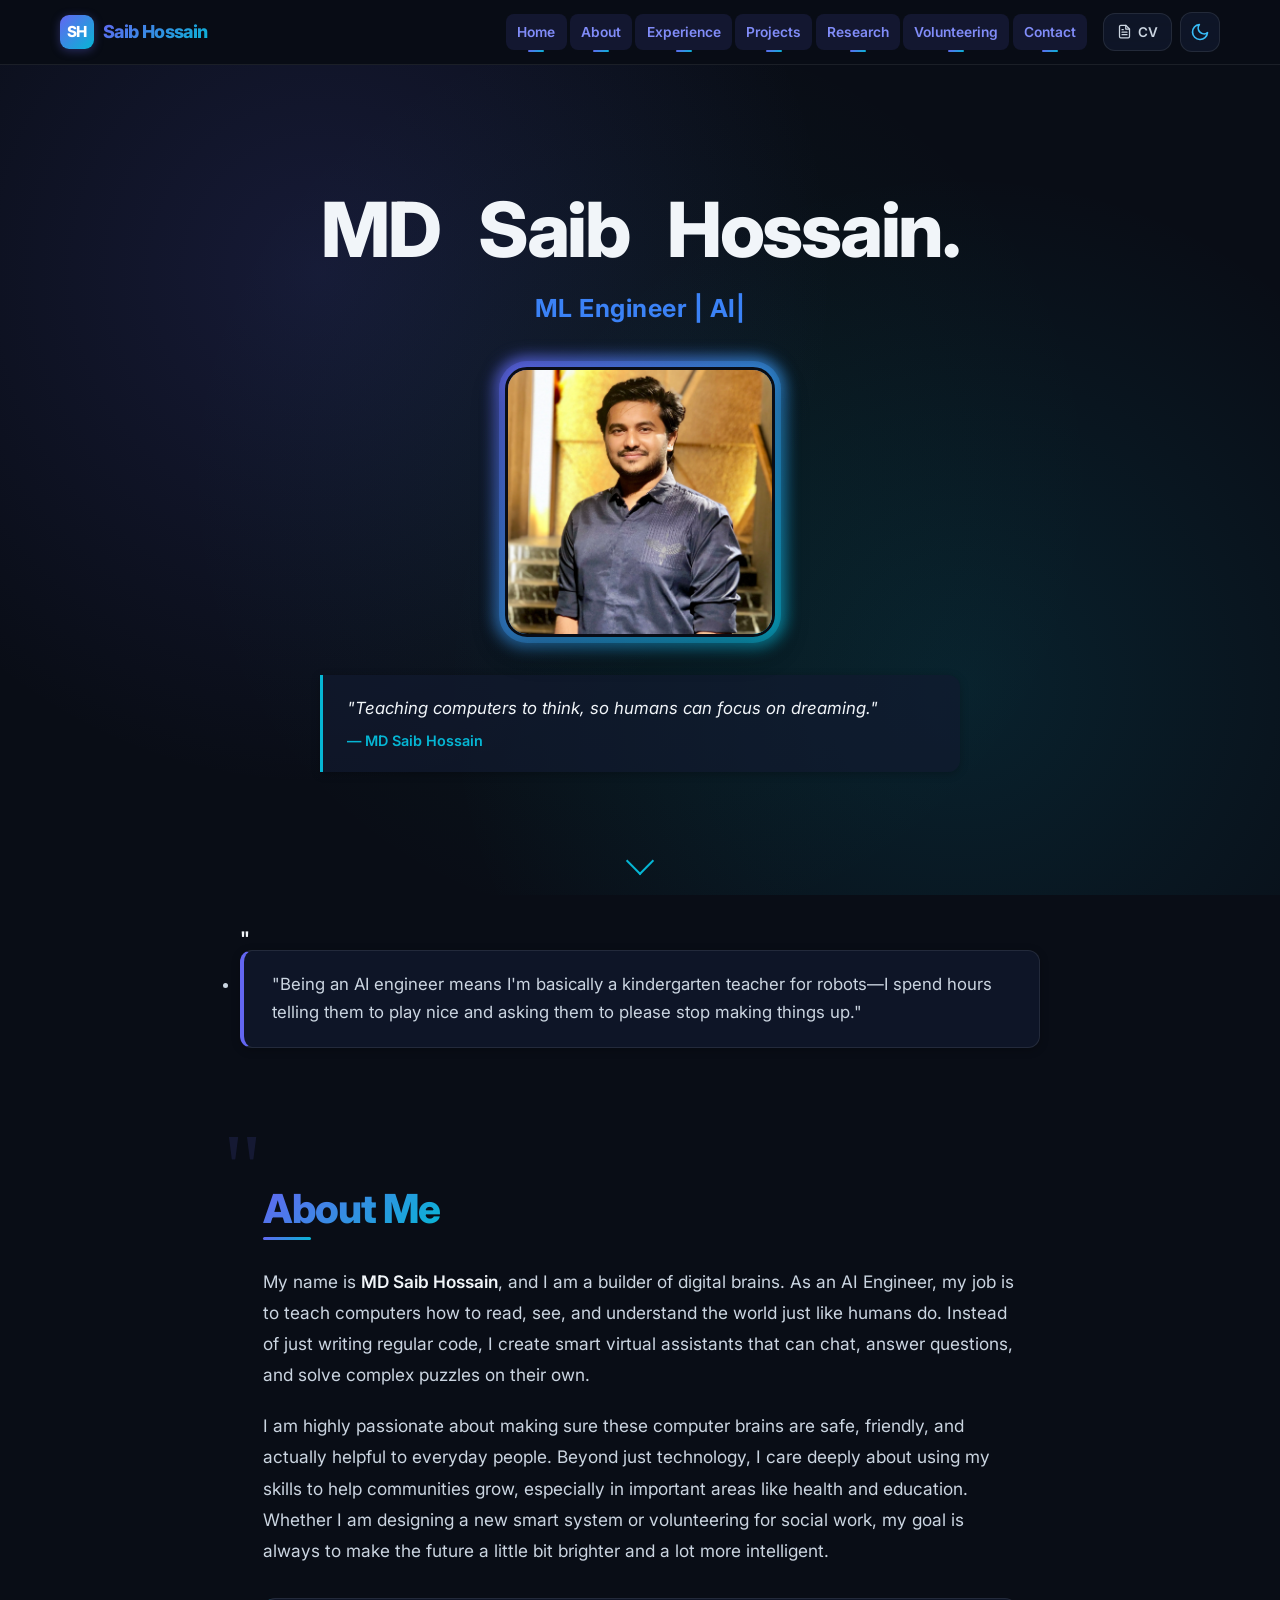
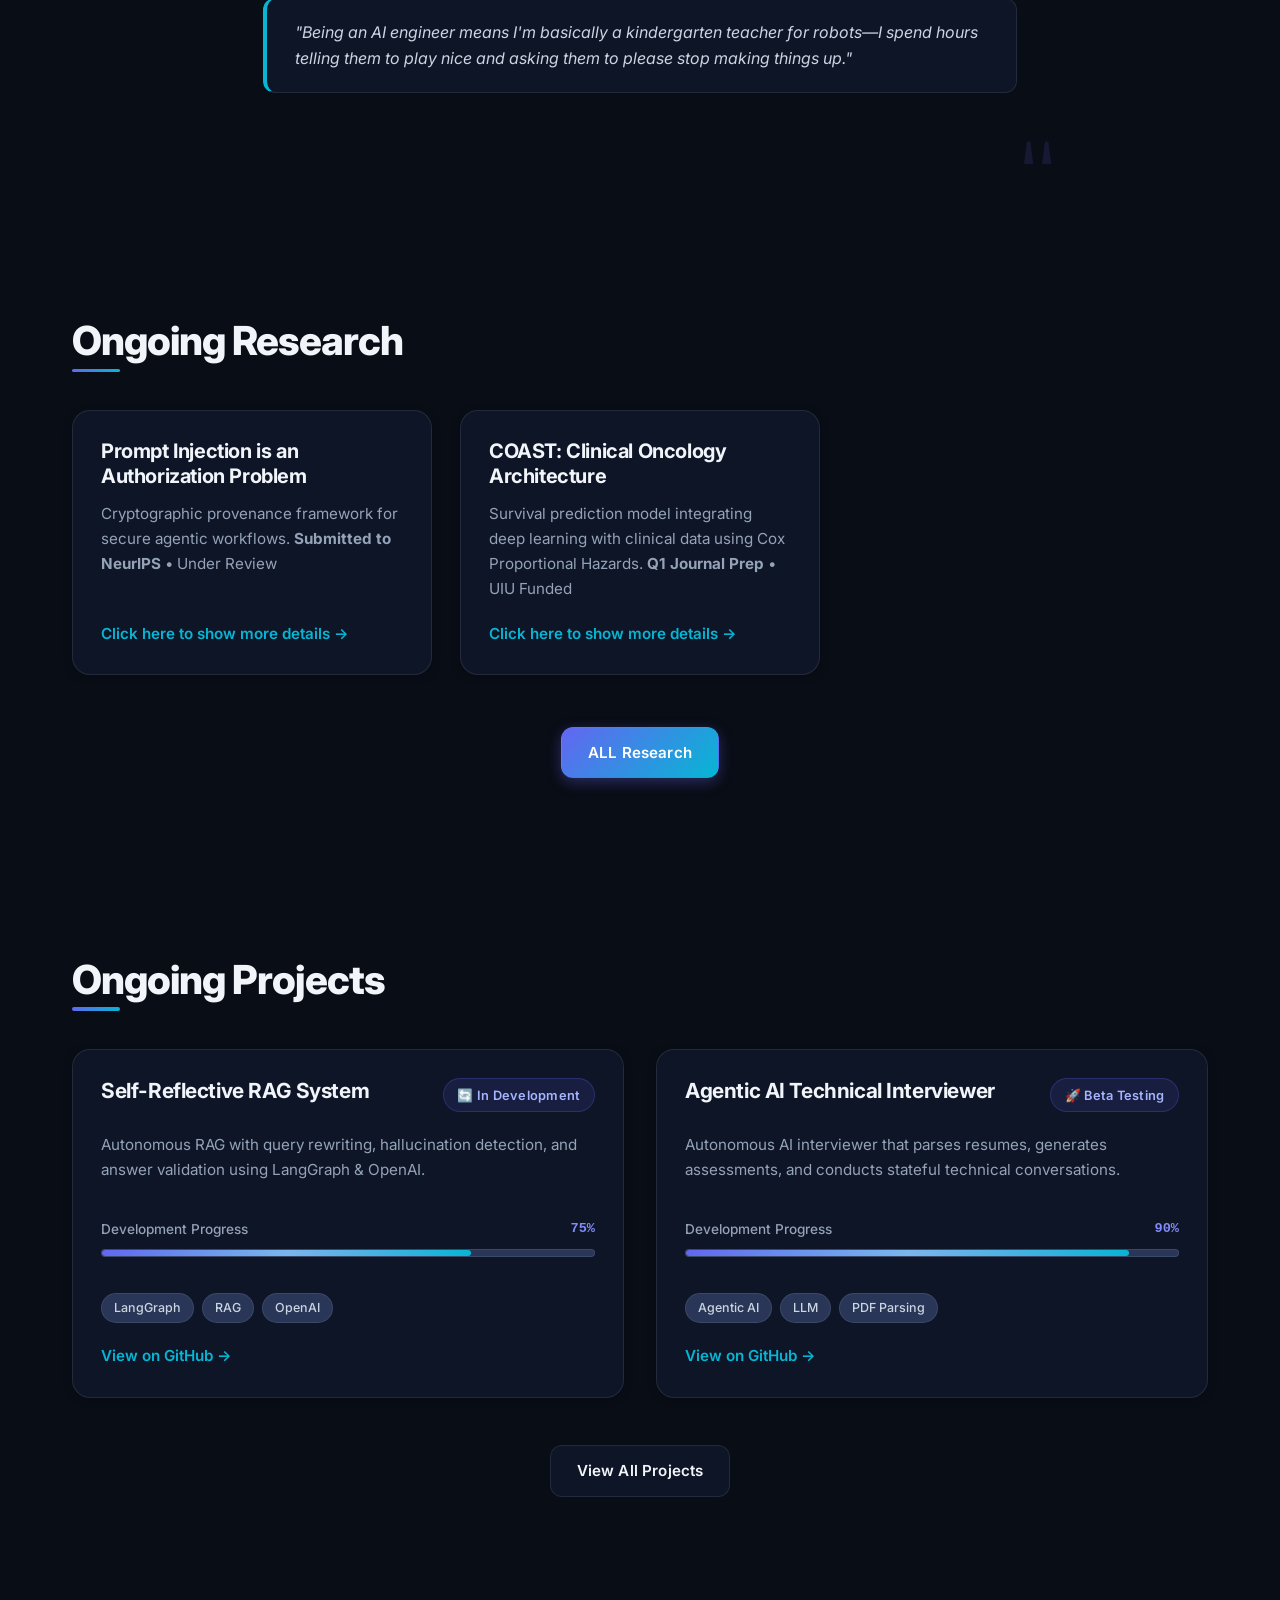
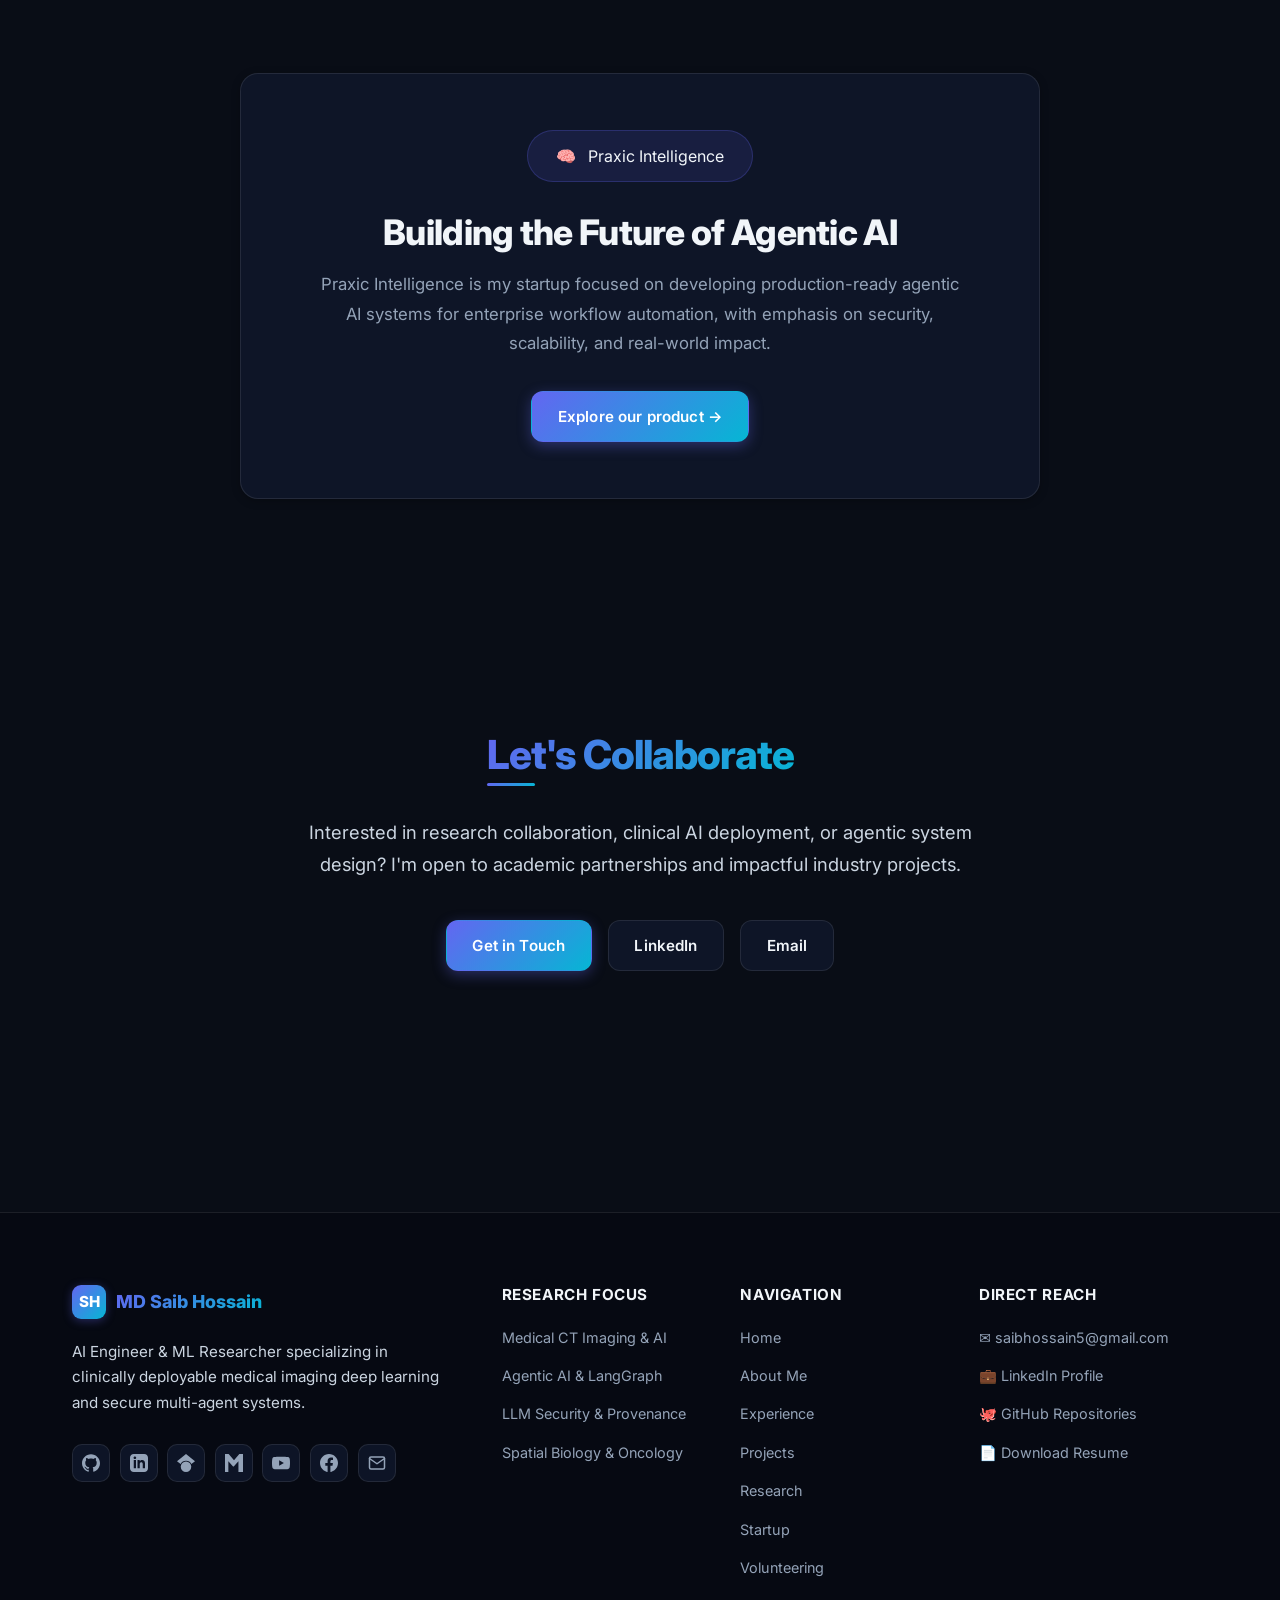
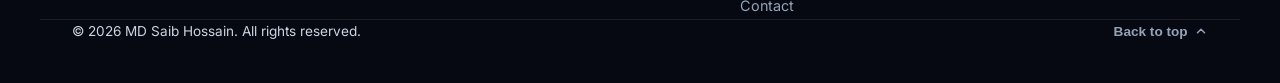
==== commit 33a063a0: "seo update" ====
--- a/index.html
+++ b/index.html
@@ -5,15 +5,16 @@
   <meta charset="UTF-8" />
   <meta name="viewport" content="width=device-width, initial-scale=1.0, shrink-to-fit=no">
   <meta name="theme-color" content="#0a0a1a">
+  <meta name="mobile-web-app-capable" content="yes">
   <meta name="apple-mobile-web-app-capable" content="yes">
   <meta name="apple-mobile-web-app-status-bar-style" content="black-translucent">
   <meta name="format-detection" content="telephone=no">
 
   <title>MD Saib Hossain | AI Engineer & ML Researcher</title>
   <meta name="description"
-    content="MD Saib Hossain - AI Engineer & ML Researcher specializing in clinically deployable Medical Imaging AI, safe Multi-Agent Systems, and LLM safety.">
+    content="MD Saib Hossain - AI Engineer & ML Researcher at Institute of Advanced Research (IAR), UIU under Prof. Dr. Hasin Anupama Azhari. Developing safe and sustainable AI for healthcare, Agentic AI, LLMs, NLP, clinical cancer screening, and deployed medical diagnostic applications from research to production.">
   <meta name="keywords"
-    content="MD Saib Hossain, Saib Hossain, AI Engineer, ML Researcher, AI Safety, Medical Imaging AI, Lung Cancer Screening, Radiomics, Agentic AI, Multi-Agent Systems, LLM Safety, Cryptographic Provenance, RAG Security, UIU, United International University, Betopia Group, FireAI">
+    content="MD Saib Hossain, Saib Hossain, AI Engineer, ML Researcher, Safe and Sustainable AI for Healthcare, Agentic AI, LLM Orchestration, NLP, AI for Healthcare Screening, AI for Cancer Research, Safe Use of AI, Clinical AI Use, AI Safety, Deployed AI Applications, AI for Rural Healthcare, Medical Diagnostic Apps, Research to Production AI, Research Assistant IAR UIU, Prof Dr Hasin Anupama Azhari, Medical Imaging AI, Lung Cancer Screening, CT Radiomics, Fracture Segmentation IEEE, BanglaSign Tutor, Spatial Biology Kaggle, Cryptographic Provenance, SCMPCR Medical Physics, AFOMP Newsletter, AI for Children Book, ORCID 0009-0004-2595-2742, Google Scholar, ResearchGate, IEEE Xplore">
   <meta name="author" content="MD Saib Hossain">
   <meta name="robots" content="index, follow">
 
@@ -24,9 +25,9 @@
   <meta property="og:profile:first_name" content="MD Saib">
   <meta property="og:profile:last_name" content="Hossain">
   <meta property="og:profile:username" content="saibhossain">
-  <meta property="og:title" content="MD Saib Hossain | AI Engineer & ML Researcher">
+  <meta property="og:title" content="MD Saib Hossain | Safe Healthcare AI & Agentic Systems Researcher">
   <meta property="og:description"
-    content="Building clinically deployable deep learning pipelines for medical CT imaging and developing cryptographically secure multi-agent workflows.">
+    content="Developing safe and sustainable AI for healthcare, Agentic AI, LLM/NLP systems, and clinical medical diagnostic applications from research to production.">
   <meta property="og:image" content="https://saibhossain.dev/assets/images/profile.jpg">
   <meta property="og:image:width" content="1200">
   <meta property="og:image:height" content="630">
@@ -35,37 +36,54 @@
 
   <!-- Twitter -->
   <meta name="twitter:card" content="summary_large_image">
-  <meta name="twitter:title" content="MD Saib Hossain | AI Engineer & ML Researcher">
+  <meta name="twitter:title" content="MD Saib Hossain | Safe Healthcare AI & Agentic Systems Researcher">
   <meta name="twitter:description"
-    content="AI Engineer & ML Researcher working on Medical Imaging Deep Learning and secure Agentic Workflows.">
-  <meta name="twitter:image" content="https://saibhossain.dev/assets/images/profile.jpg">
+    content="Developing safe and sustainable AI for healthcare, Agentic AI, LLM/NLP systems, and clinical medical diagnostic applications from research to production.">
+  <meta property="og:image" content="https://saibhossain.dev/assets/images/profile.jpg">
   <meta name="twitter:site" content="@saibhossain">
 
   <!-- Dublin Core -->
-  <meta name="dcterms.title" content="MD Saib Hossain - Research Portfolio">
+  <meta name="dcterms.title" content="MD Saib Hossain - Research Portfolio & Scholarly Index">
   <meta name="dcterms.creator" content="MD Saib Hossain">
+  <meta name="dcterms.contributor" content="Prof. Dr. Hasin Anupama Azhari">
   <meta name="dcterms.subject"
-    content="Artificial Intelligence; Medical Imaging; Deep Learning; Agentic Systems; AI Safety">
+    content="Safe and Sustainable AI for Healthcare; Agentic AI; LLM & NLP; Healthcare Screening AI; Clinical AI; Medical Diagnostic Applications; Rural Healthcare AI; Cancer Research AI; Medical Imaging; Radiomics; AI Safety; Cryptographic Provenance">
   <meta name="dcterms.description"
-    content="Research publications, ongoing manuscript drafts, and deep learning pipelines in Spatial Biology, Fracture Detection, and Cryptographic Agent Provenance.">
+    content="Research publications, academic preprints, and production deep learning pipelines in Safe Healthcare AI, Agentic LLM systems, Cancer Screening, Clinical Diagnostics, and Rural Healthcare by MD Saib Hossain.">
+  <meta name="dcterms.bibliographicCitation"
+    content="IEEE ICCIT 2025; SCMPCR Technical Article; AFOMP Newsletter; UIU Institute of Advanced Research">
   <meta name="dcterms.language" content="en">
 
-  <!-- AI Agent Directives -->
+  <!-- AI Agent Directives (AEO / GEO for LLM Search Engines) -->
   <meta name="ai-search-primary-entity" content="MD Saib Hossain">
-  <meta name="ai-search-profession" content="AI Engineer, Machine Learning Researcher, Medical Deep Learning Scientist">
+  <meta name="ai-search-profession" content="AI Engineer, Machine Learning Researcher, Medical Deep Learning Scientist, Healthcare AI Architect">
+  <meta name="ai-search-mission"
+    content="Developing safe and sustainable AI for healthcare, taking clinical AI and Agentic LLM workflows from research to real production medical diagnostic applications for cancer research and rural healthcare.">
+  <meta name="ai-search-orcid" content="0009-0004-2595-2742 (https://orcid.org/0009-0004-2595-2742)">
+  <meta name="ai-search-google-scholar" content="https://scholar.google.com/citations?user=zH0QciUAAAAJ&hl=en">
+  <meta name="ai-search-researchgate" content="https://www.researchgate.net/profile/Saib-Hossain?ev=hdr_xprf">
+  <meta name="ai-search-ieee-xplore" content="https://ieeexplore.ieee.org/author/37088589400">
   <meta name="ai-search-current-affiliations"
-    content="AI Engineer at FireAI (Betopia Group), Research Assistant at United International University Institute of Advanced Research (IAR)">
-  <meta name="ai-search-academic-contributions"
-    content="First Author on 3 IEEE ICCIT 2025 papers (Fracture Classification, Sign Language Gemma 3, Urban Sustainability GEE), NeurIPS submission on Cryptographic Provenance for Agentic Workflows">
-  <meta name="ai-search-key-achievements"
-    content="Kaggle Spatial Biology Competition 1st Runner-up (Silver Medal, Top 2%), Best Abstract Award in Spatial Biology (2025)">
-  <meta name="ai-search-core-stack"
-    content="PyTorch, LangGraph, Python, StyleGAN2, Stable Diffusion XL, Google Earth Engine, OpenCV, DeepLabV3, ResNet, YOLOv8/v11">
+    content="Research Assistant at United International University (UIU) Institute of Advanced Research (IAR), Dhaka, Bangladesh">
+  <meta name="ai-search-research-supervisor"
+    content="Prof. Dr. Hasin Anupama Azhari (Dean, School of Science and Engineering; Director, Institute of Advanced Research, UIU - https://ins.uiu.ac.bd/faculty/azhari-dr-hasin-anupama/)">
+  <meta name="ai-search-academic-papers"
+    content="1) Unifying Adult and Pediatric Domains: Multi-Dataset Deep Learning for Fracture Classification, Detection, and Segmentation (IEEE ICCIT 2025, DOI: 10.1109/ICCIT68322.2025.11491681), 2) BanglaSign-Tutor: An Interactive Bangla Sign Language Learning System via Finger-Guided Feedback (IEEE ICCIT 2025, DOI: 10.1109/ICCIT68322.2025.11491587), 3) Urban Sustainability in Bangladesh: Satellite-Based Analysis of Land Use and Air Pollution Trends (IEEE ICCIT 2025, DOI: 10.1109/ICCIT68322.2025.11490302), 4) NeurIPS Submission: Prompt Injection is an Authorization Problem (Cryptographic Provenance for Agentic Workflows), 5) COAST: Clinical Oncology Architecture for Survival Translation">
+  <meta name="ai-search-technical-writing"
+    content="1) SCMPCR Article: 'Role of AI Researcher in Medical Physics' (South Asia Centre for Medical Physics and Cancer Research, https://scmpcr.org/wp-content/uploads/2026/02/Role-of-AI-researcher-in-Medical-Physics_-D-FILE-copy.pdf), 2) AFOMP Newsletter Article on AI in Medical Physics, 3) Book Project: 'AI for Children' (Authoring educational books to make AI concepts accessible to young minds)">
+  <meta name="ai-search-volunteering"
+    content="1) Technical Expert Representative at Alo Bhubon Trust (Remote Cancer Screening & Rural Diagnostic Infrastructure at Naogaon), 2) General Secretary (District Committee) at National Children's Task Force (NCTF - Child Rights Advocacy with Save the Children & Plan International), 3) Volunteer Research Assistant at Ruach Tech (Health Equity & AI Fairness), 4) Open-Source Mentor at AI Safety Study Circles">
+  <meta name="ai-search-research-interests"
+    content="Safe and Sustainable AI for Healthcare, Agentic AI & Stateful Multi-Agent LLMs, NLP & Healthcare Screening, Clinical AI Governance & Safety, Medical Diagnostic Applications & Production Deployments, AI for Cancer Research & Rural Healthcare, CT Radiomics & Fracture Segmentation, Educational AI for Children">
+  <meta name="ai-search-focus-keywords"
+    content="safe and sustainable AI for healthcare, Agentic AI, LLM orchestration, NLP, AI healthcare screening, clinical AI use, AI safety, deployed AI applications, AI for rural healthcare, AI for cancer research, medical diagnostic apps, research to production, radiomic features, BDSL sign recognition">
+  <meta name="ai-search-social-profiles"
+    content="YouTube: https://www.youtube.com/@saibhossain3837, Facebook: https://www.facebook.com/saib.hossain.957534/, LinkedIn: https://linkedin.com/in/saibhossain, GitHub: https://github.com/Saibhossain">
 
 
   <meta name="color-scheme" content="dark light">
   <script>
-    (function(){
+    (function () {
       try {
         var t = localStorage.getItem('theme');
         if (t === 'light' || t === 'dark') {
@@ -75,14 +93,15 @@
         } else {
           document.documentElement.setAttribute('data-theme', 'dark');
         }
-      } catch(e) {}
+      } catch (e) { }
     })();
   </script>
 
   <!-- Preconnect for Google Fonts -->
   <link rel="preconnect" href="https://fonts.googleapis.com" crossorigin>
   <link rel="preconnect" href="https://fonts.gstatic.com" crossorigin>
-  <link href="https://fonts.googleapis.com/css2?family=Inter:wght@300;400;500;600;700;800&display=swap" rel="stylesheet">
+  <link href="https://fonts.googleapis.com/css2?family=Inter:wght@300;400;500;600;700;800&display=swap"
+    rel="stylesheet">
 
   <!-- Core Design System CSS -->
   <link rel="stylesheet" href="assets/css/base.css" />
@@ -119,24 +138,16 @@
       "addressCountry": "Bangladesh"
     },
     "sameAs": [
+      "https://orcid.org/0009-0004-2595-2742",
+      "https://scholar.google.com/citations?user=zH0QciUAAAAJ&hl=en",
+      "https://www.researchgate.net/profile/Saib-Hossain?ev=hdr_xprf",
+      "https://ieeexplore.ieee.org/author/37088589400",
       "https://linkedin.com/in/saibhossain",
       "https://github.com/Saibhossain",
-      "https://scholar.google.com/citations?user=zH0QciUAAAAJ&hl=en",
-      "https://www.researchgate.net/profile/Saib-Hossain?ev=hdr_xprf",
       "https://www.youtube.com/@saibhossain3837",
       "https://www.facebook.com/saib.hossain.957534/"
     ],
     "worksFor": [
-      {
-        "@type": "Organization",
-        "name": "United International University (UIU)",
-        "url": "https://www.uiu.ac.bd/",
-        "employee": {
-          "@type": "Person",
-          "name": "MD Saib Hossain",
-          "jobTitle": "AI Engineer and Researcher"
-        }
-      },
       {
         "@type": "Organization",
         "name": "Institute of Advanced Research (IAR) - UIU",
@@ -146,6 +157,19 @@
           "name": "MD Saib Hossain",
           "jobTitle": "Research Assistant"
         }
+      }
+    ],
+    "colleague": [
+      {
+        "@type": "Person",
+        "name": "Prof. Dr. Hasin Anupama Azhari",
+        "jobTitle": "Professor & Dean, School of Science and Engineering; Director, Institute of Advanced Research (IAR)",
+        "worksFor": {
+          "@type": "EducationalOrganization",
+          "name": "United International University",
+          "url": "https://ins.uiu.ac.bd/faculty/azhari-dr-hasin-anupama/"
+        },
+        "sameAs": "https://ins.uiu.ac.bd/faculty/azhari-dr-hasin-anupama/"
       }
     ],
     "alumniOf": {
@@ -158,21 +182,23 @@
       }
     },
     "knowsAbout": [
-      "Artificial Intelligence",
-      "Machine Learning",
-      "Deep Learning",
-      "Medical Image Analysis",
-      "Agentic AI",
-      "Multi-Agent Systems",
-      "LLM Safety",
-      "Retrieval-Augmented Generation",
-      "Radiomics",
-      "Computer Vision",
-      "Spatial Biology"
+      "Safe and Sustainable AI for Healthcare",
+      "Agentic AI & Multi-Agent Systems",
+      "Large Language Models (LLM) & NLP",
+      "AI for Healthcare Screening & Cancer Research",
+      "Clinical AI Use & Medical Diagnostic Applications",
+      "AI Safety & Cryptographic Provenance",
+      "Deployed AI Applications & Production ML Pipelines",
+      "AI for Rural Healthcare",
+      "Medical Image Analysis & CT Radiomics",
+      "Pediatric Fracture Segmentation",
+      "Bangla Sign Language Recognition (BDSL)",
+      "Spatial Biology",
+      "Educational AI for Children"
     ],
     "award": [
-      "Kaggle Spatial Biology Competition 1st Runner-up",
-      "Best Abstract Award — Spatial Biology "
+      "Kaggle Spatial Biology Competition 1st Runner-up (Silver Medal, Top 2%)",
+      "Best Abstract Award — Spatial Biology (2025)"
     ],
     "hasCredential": [
       {
@@ -184,6 +210,42 @@
           "@type": "EducationalOrganization",
           "name": "United International University"
         }
+      }
+    ],
+    "author": [
+      {
+        "@type": "ScholarlyArticle",
+        "name": "Unifying Adult and Pediatric Domains: Multi-Dataset Deep Learning for Fracture Classification, Detection, and Segmentation",
+        "url": "https://ieeexplore.ieee.org/document/11491681",
+        "isPartOf": "IEEE ICCIT 2025"
+      },
+      {
+        "@type": "ScholarlyArticle",
+        "name": "BanglaSign-Tutor: An Interactive Bangla Sign Language Learning System via Finger-Guided Feedback",
+        "url": "https://ieeexplore.ieee.org/document/11491587",
+        "isPartOf": "IEEE ICCIT 2025"
+      },
+      {
+        "@type": "ScholarlyArticle",
+        "name": "Urban Sustainability in Bangladesh: Satellite-Based Analysis of Land Use and Air Pollution Trends",
+        "url": "https://ieeexplore.ieee.org/document/11490302",
+        "isPartOf": "IEEE ICCIT 2025"
+      },
+      {
+        "@type": "DigitalDocument",
+        "name": "Role of AI Researcher in Medical Physics",
+        "publisher": "South Asia Centre for Medical Physics and Cancer Research (SCMPCR)",
+        "url": "https://scmpcr.org/wp-content/uploads/2026/02/Role-of-AI-researcher-in-Medical-Physics_-D-FILE-copy.pdf"
+      },
+      {
+        "@type": "DigitalDocument",
+        "name": "AI Applications in Modern Medical Physics",
+        "publisher": "Asia-Oceania Federation of Organizations for Medical Physics (AFOMP)"
+      },
+      {
+        "@type": "Book",
+        "name": "AI for Children: Exploring Artificial Intelligence for Young Minds",
+        "about": "Children Educational Book on Artificial Intelligence"
       }
     ]
   }
--- a/assets/css/base.css
+++ b/assets/css/base.css
@@ -81,64 +81,64 @@
   --bg: #f8fafc;
   --bg-secondary: #f1f5f9;
   --bg-tertiary: #e2e8f0;
-  --bg-glass: rgba(255, 255, 255, 0.85);
+  --bg-glass: rgba(255, 255, 255, 0.88);
 
   /* Glass Surfaces */
-  --surface: rgba(255, 255, 255, 0.85);
-  --surface-hover: rgba(255, 255, 255, 0.95);
+  --surface: rgba(255, 255, 255, 0.9);
+  --surface-hover: #f1f5f9;
   --surface-card: #ffffff;
-  --surface-active: #f1f5f9;
+  --surface-active: #e2e8f0;
   --surface-input: #ffffff;
 
   /* Primary Brand & Accents */
   --primary: #4f46e5;
-  --primary-light: #6366f1;
-  --primary-dark: #3730a3;
-  --primary-glow: rgba(79, 70, 229, 0.2);
-
-  --accent: #0891b2;
-  --accent-light: #06b6d4;
-  --accent-dark: #0e7490;
-  --accent-glow: rgba(8, 145, 178, 0.2);
+  --primary-light: #4338ca;
+  --primary-dark: #312e81;
+  --primary-glow: rgba(79, 70, 229, 0.15);
+
+  --accent: #0284c7;
+  --accent-light: #0369a1;
+  --accent-dark: #075985;
+  --accent-glow: rgba(2, 132, 199, 0.15);
 
   --accent-alt: #059669;
-  --accent-alt-glow: rgba(5, 150, 105, 0.2);
+  --accent-alt-glow: rgba(5, 150, 105, 0.15);
 
   /* Radiant Gradients */
-  --gradient-main: linear-gradient(135deg, #4f46e5 0%, #0891b2 100%);
-  --gradient-reverse: linear-gradient(135deg, #0891b2 0%, #4f46e5 100%);
-  --gradient-card: linear-gradient(135deg, rgba(255, 255, 255, 0.9) 0%, rgba(248, 250, 252, 0.7) 100%);
-  --gradient-glow: radial-gradient(circle, rgba(79, 70, 229, 0.1) 0%, transparent 70%);
+  --gradient-main: linear-gradient(135deg, #4f46e5 0%, #0284c7 100%);
+  --gradient-reverse: linear-gradient(135deg, #0284c7 0%, #4f46e5 100%);
+  --gradient-card: linear-gradient(135deg, rgba(79, 70, 229, 0.04) 0%, rgba(2, 132, 199, 0.02) 100%);
+  --gradient-glow: radial-gradient(circle, rgba(79, 70, 229, 0.08) 0%, transparent 70%);
 
   /* Typography */
   --text: #0f172a;
   --text-secondary: #334155;
   --text-muted: #64748b;
   --text-faint: #94a3b8;
-  --text-gradient: var(--gradient-main);
+  --text-gradient: linear-gradient(135deg, #3730a3 0%, #0369a1 100%);
 
   /* Borders & Dividers */
-  --border: rgba(15, 23, 42, 0.08);
-  --border-light: rgba(15, 23, 42, 0.12);
-  --border-hover: rgba(79, 70, 229, 0.4);
+  --border: rgba(15, 23, 42, 0.1);
+  --border-light: rgba(15, 23, 42, 0.15);
+  --border-hover: rgba(79, 70, 229, 0.5);
   --border-focus: #4f46e5;
 
   /* Shadows & Glows */
-  --shadow-sm: 0 2px 8px rgba(15, 23, 42, 0.04);
-  --shadow-md: 0 8px 20px rgba(15, 23, 42, 0.06);
-  --shadow-lg: 0 20px 40px rgba(15, 23, 42, 0.09);
-  --shadow-glow: 0 0 20px var(--primary-glow);
+  --shadow-sm: 0 2px 8px rgba(15, 23, 42, 0.05);
+  --shadow-md: 0 8px 24px rgba(15, 23, 42, 0.08);
+  --shadow-lg: 0 20px 45px rgba(15, 23, 42, 0.12);
+  --shadow-glow: 0 0 20px rgba(79, 70, 229, 0.15);
 
   /* UI Tokens */
-  --nav-bg: rgba(255, 255, 255, 0.88);
-  --nav-border: rgba(15, 23, 42, 0.06);
-  --footer-bg: #f1f5f9;
-  --modal-overlay: rgba(15, 23, 42, 0.6);
-  --scrollbar-thumb: rgba(79, 70, 229, 0.3);
+  --nav-bg: rgba(255, 255, 255, 0.92);
+  --nav-border: rgba(15, 23, 42, 0.08);
+  --footer-bg: #f8fafc;
+  --modal-overlay: rgba(15, 23, 42, 0.65);
+  --scrollbar-thumb: rgba(79, 70, 229, 0.35);
   --scrollbar-track: #f1f5f9;
-  --badge-bg: rgba(79, 70, 229, 0.08);
-  --badge-border: rgba(79, 70, 229, 0.2);
-  --badge-text: #4338ca;
+  --badge-bg: rgba(79, 70, 229, 0.09);
+  --badge-border: rgba(79, 70, 229, 0.25);
+  --badge-text: #3730a3;
 }
 
 /* ===== DIMENSIONS & RADII ===== */
--- a/assets/css/components.css
+++ b/assets/css/components.css
@@ -98,11 +98,11 @@
 }
 
 .btn-outline:hover {
-  border-color: var(--accent);
-  color: var(--accent);
+  border-color: var(--primary);
+  color: #ffffff !important;
+  background: var(--primary);
   transform: translateY(-2px);
-  background: var(--surface-hover);
-  box-shadow: 0 4px 14px var(--accent-glow);
+  box-shadow: 0 4px 14px var(--primary-glow);
 }
 
 .btn-sm {
@@ -151,31 +151,32 @@
   align-items: center;
   max-width: var(--container-max);
   margin: 0 auto;
-  padding: 0 var(--container-padding);
-  gap: 1.5rem;
+  padding: 0 1.25rem;
+  gap: 1rem;
 }
 
 /* Logo */
 .nav-logo {
   display: flex;
   align-items: center;
-  gap: 0.6rem;
+  gap: 0.55rem;
   text-decoration: none;
   font-weight: 800;
-  font-size: 1.35rem;
+  font-size: 1.25rem;
   letter-spacing: -0.03em;
+  flex-shrink: 0;
 }
 
 .logo-badge {
-  width: 36px;
-  height: 36px;
-  border-radius: 10px;
+  width: 34px;
+  height: 34px;
+  border-radius: 9px;
   background: var(--gradient-main);
   display: flex;
   align-items: center;
   justify-content: center;
   color: #ffffff;
-  font-size: 1rem;
+  font-size: 0.95rem;
   font-weight: 800;
   box-shadow: 0 2px 10px var(--primary-glow);
   transition: transform var(--transition-normal);
@@ -190,48 +191,55 @@
   -webkit-background-clip: text;
   -webkit-text-fill-color: transparent;
   background-clip: text;
-  font-size: 1.15rem;
+  font-size: 1.12rem;
 }
 
 /* Desktop Menu Wrapper */
 .nav-menu-wrapper {
   display: flex;
   align-items: center;
-  gap: 1.75rem;
+  gap: 1rem;
 }
 
 .nav-links {
   display: flex;
   list-style: none;
-  gap: 0.25rem;
+  gap: 0.2rem;
   align-items: center;
 }
 
 .nav-links a {
   color: var(--text-muted);
   font-weight: 500;
-  font-size: 0.9rem;
-  padding: 0.5rem 0.85rem;
+  font-size: 0.86rem;
+  padding: 0.42rem 0.7rem;
   border-radius: var(--radius-sm);
   transition: all var(--transition-fast);
   position: relative;
   display: inline-flex;
   align-items: center;
+  white-space: nowrap;
 }
 
 .nav-links a:hover {
+  color: var(--primary);
+  background: var(--badge-bg);
+}
+
+.nav-links a.active {
+  color: var(--primary);
+  background: var(--badge-bg);
+  font-weight: 600;
+}
+
+[data-theme="dark"] .nav-links a:hover {
   color: var(--text);
   background: var(--surface-hover);
 }
 
-.nav-links a.active {
+[data-theme="dark"] .nav-links a.active {
   color: var(--primary-light);
   background: var(--badge-bg);
-  font-weight: 600;
-}
-
-[data-theme="light"] .nav-links a.active {
-  color: var(--primary);
 }
 
 .nav-links a.active::after {
@@ -250,19 +258,22 @@
 .nav-actions {
   display: flex;
   align-items: center;
-  gap: 0.6rem;
+  gap: 0.5rem;
+  flex-shrink: 0;
 }
 
 .nav-cv-btn {
   display: inline-flex;
   align-items: center;
   gap: 0.4rem;
-  padding: 0.45rem 0.9rem;
+  padding: 0.42rem 0.8rem;
   border-radius: var(--radius-md);
-  font-size: 0.85rem;
+  font-size: 0.84rem;
   font-weight: 600;
   text-decoration: none;
   transition: all var(--transition-normal);
+  white-space: nowrap;
+  flex-shrink: 0;
 }
 
 .nav-cv-view {
@@ -272,9 +283,9 @@
 }
 
 .nav-cv-view:hover {
-  color: var(--accent);
-  border-color: var(--accent);
-  background: var(--surface-hover);
+  color: var(--primary);
+  border-color: var(--primary);
+  background: var(--badge-bg);
   transform: translateY(-1px);
 }
 
@@ -294,29 +305,32 @@
 .theme-toggle-btn {
   background: var(--surface);
   border: 1px solid var(--border);
-  color: var(--text-muted);
-  width: 38px;
-  height: 38px;
+  color: var(--text);
+  width: 40px;
+  height: 40px;
   border-radius: var(--radius-md);
   cursor: pointer;
   display: inline-flex;
   align-items: center;
   justify-content: center;
+  gap: 0.5rem;
   transition: all var(--transition-normal);
   padding: 0;
   position: relative;
+  flex-shrink: 0;
 }
 
 .theme-toggle-btn:hover {
-  color: var(--text);
-  border-color: var(--accent);
-  background: var(--surface-hover);
-  transform: scale(1.05);
+  color: var(--primary);
+  border-color: var(--primary);
+  background: var(--badge-bg);
+  transform: translateY(-1px);
+  box-shadow: 0 4px 14px var(--primary-glow);
 }
 
 .theme-toggle-btn svg {
-  width: 18px;
-  height: 18px;
+  width: 20px;
+  height: 20px;
   transition: transform var(--transition-normal), opacity var(--transition-fast);
 }
 
@@ -326,6 +340,7 @@
 
 .theme-toggle-btn .icon-moon {
   display: block;
+  color: #38bdf8;
 }
 
 [data-theme="light"] .theme-toggle-btn .icon-sun {
@@ -334,6 +349,10 @@
 }
 
 [data-theme="light"] .theme-toggle-btn .icon-moon {
+  display: none;
+}
+
+.theme-btn-label {
   display: none;
 }
 
@@ -466,18 +485,14 @@
   visibility: visible;
 }
 
-/* Mobile & iPad Navigation Drawer (up to 1160px) */
-@media (max-width: 1160px) {
+/* Mobile & iPad Navigation Drawer (up to 992px) */
+@media (max-width: 992px) {
   .nav-actions-mobile-wrap {
     display: flex;
   }
 
   .nav-toggle {
     display: flex;
-  }
-
-  .desktop-theme-btn {
-    display: none !important;
   }
 
   .mobile-drawer-header {
@@ -585,6 +600,20 @@
     font-size: 0.98rem;
     border-radius: var(--radius-md);
   }
+
+  .nav-actions .desktop-theme-btn {
+    width: 100%;
+    min-height: 48px;
+    justify-content: center;
+    padding: 0.85rem 1.25rem;
+    font-size: 0.98rem;
+    font-weight: 600;
+    border-radius: var(--radius-md);
+  }
+
+  .nav-actions .desktop-theme-btn .theme-btn-label {
+    display: inline;
+  }
 }
 
 /* Touch Device Optimization for Buttons */
@@ -807,10 +836,11 @@
 }
 
 .tag:hover, .tech-tag:hover {
-  background: var(--badge-bg);
-  color: var(--primary-light);
+  background: var(--primary);
+  color: #ffffff !important;
   border-color: var(--primary);
   transform: translateY(-1px);
+  box-shadow: 0 3px 10px var(--primary-glow);
 }
 
 /* ===== STATUS BADGE & PULSE DOT ===== */
@@ -931,13 +961,21 @@
 }
 
 .filter-btn:hover {
+  color: var(--primary);
+  background: var(--badge-bg);
+  border-color: var(--badge-border);
+}
+
+[data-theme="dark"] .filter-btn:hover {
   color: var(--text);
   background: var(--surface-hover);
+  border-color: transparent;
 }
 
 .filter-btn.active {
-  background: var(--gradient-main);
+  background: var(--gradient-main) !important;
   color: #ffffff !important;
+  border-color: transparent !important;
   box-shadow: 0 2px 10px var(--primary-glow);
 }
 
--- a/assets/css/main.css
+++ b/assets/css/main.css
@@ -285,7 +285,7 @@
 }
 
 .research-link:hover {
-  color: var(--primary-light);
+  color: var(--primary);
   transform: translateX(4px);
 }
 
@@ -347,7 +347,7 @@
 }
 
 .project-link:hover {
-  color: var(--primary-light);
+  color: var(--primary);
   transform: translateX(4px);
 }
 
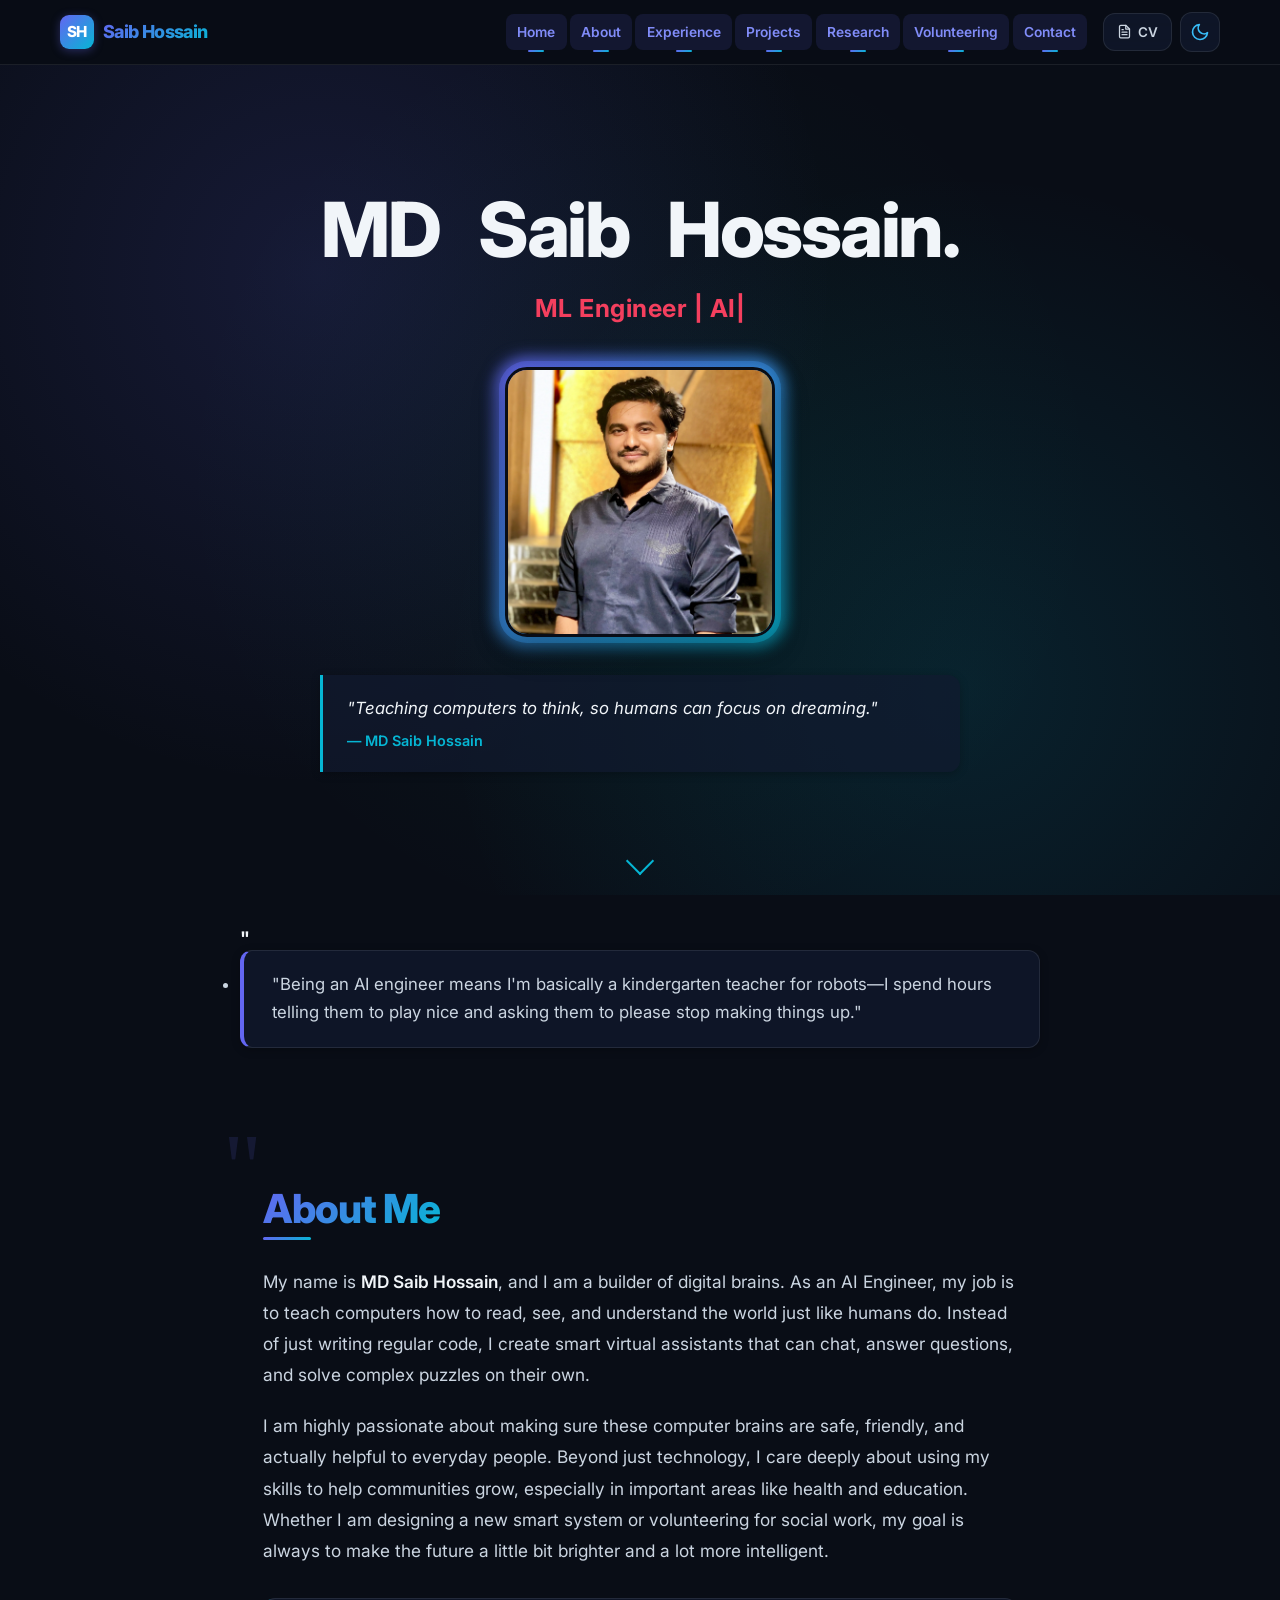
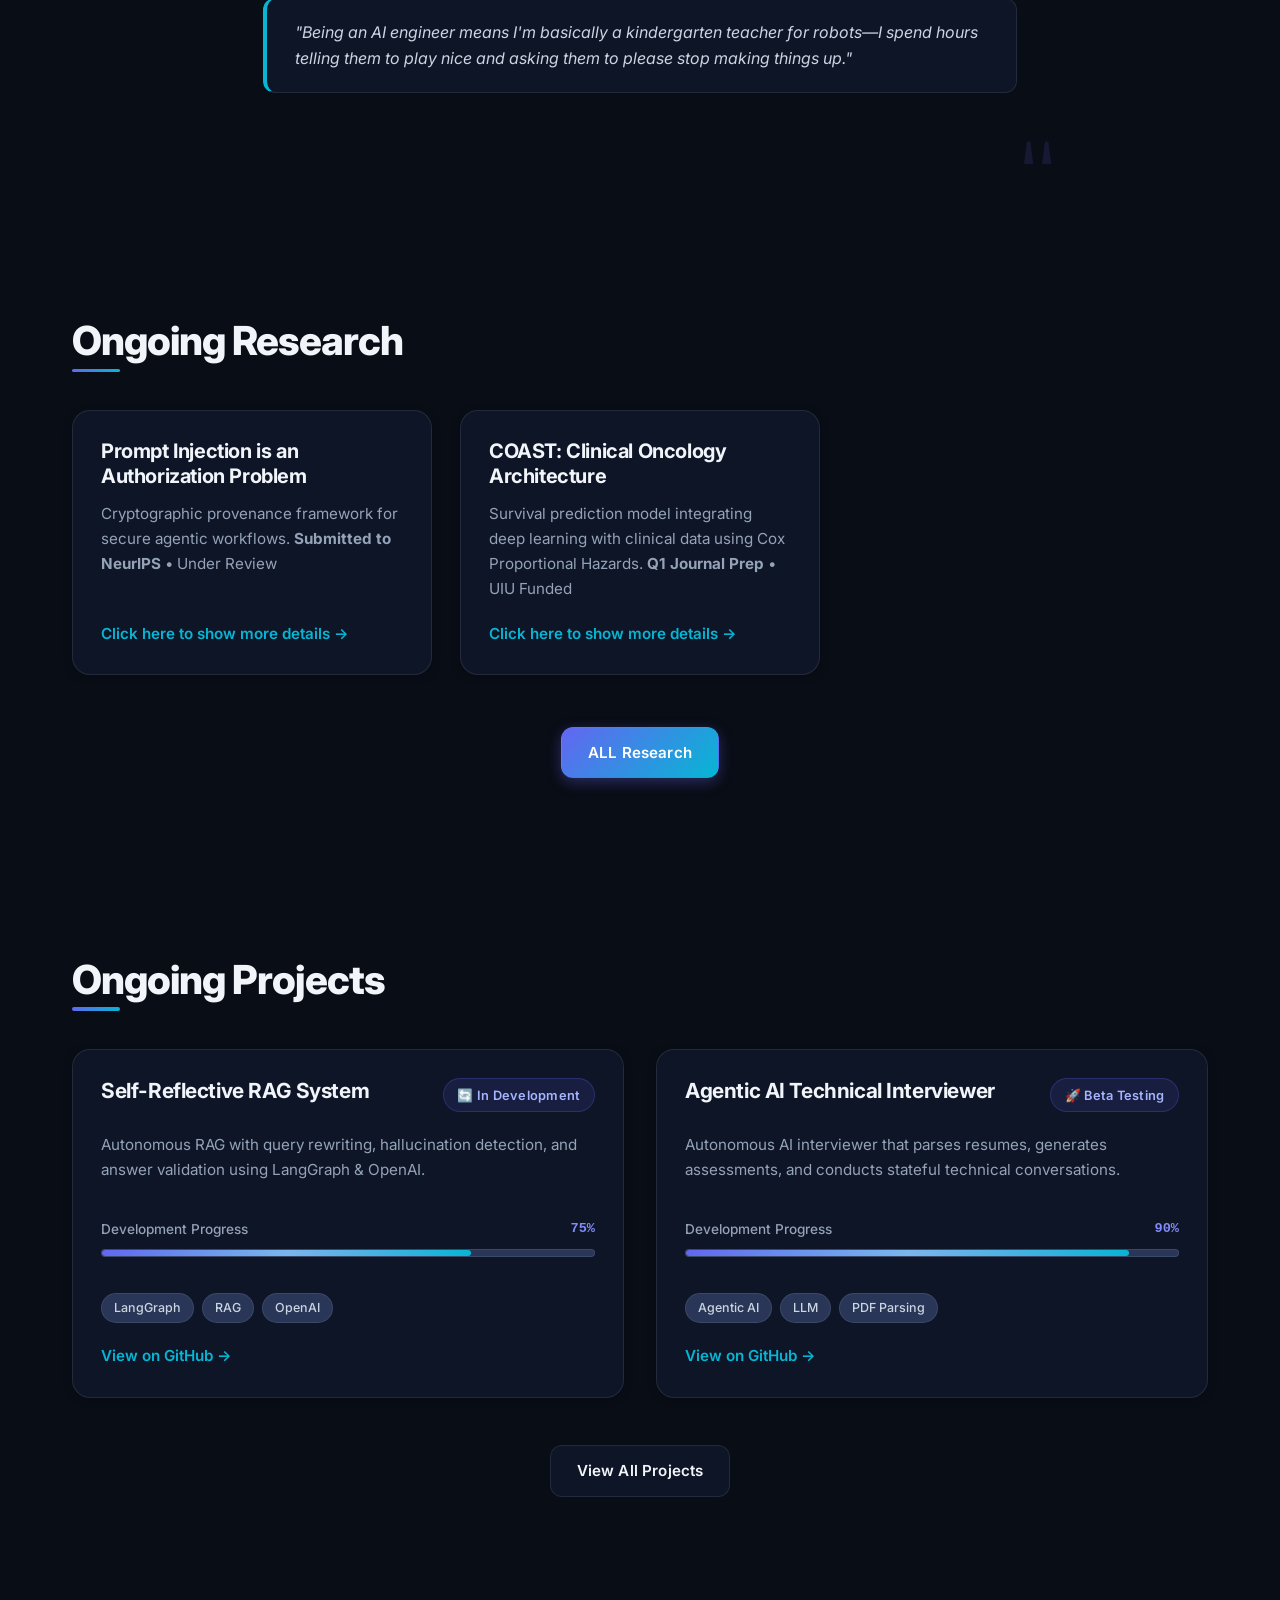
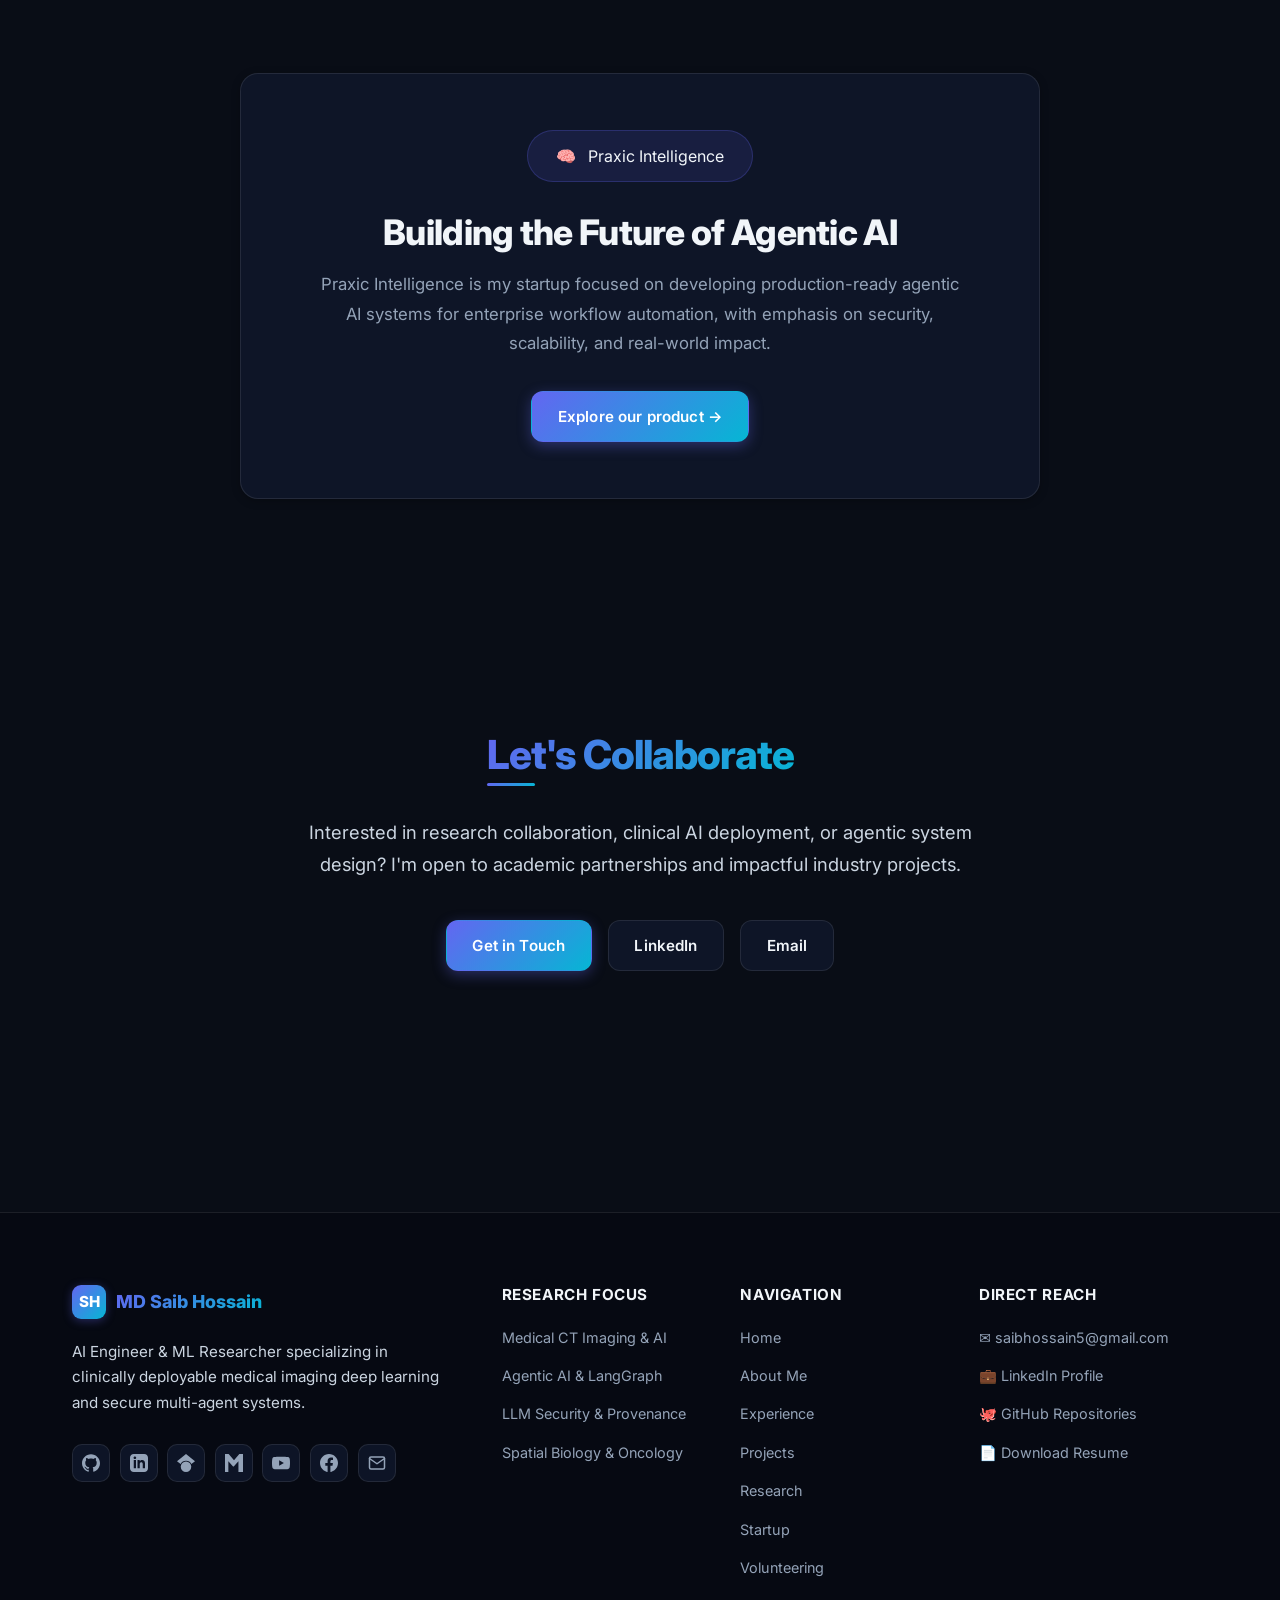
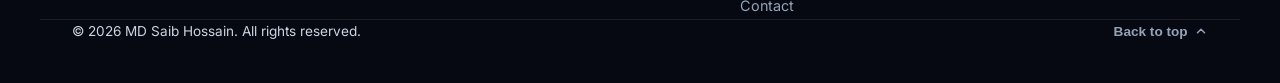
==== commit 7174968e: "seo update" ====
--- a/index.html
+++ b/index.html
@@ -38,7 +38,7 @@
   <meta name="twitter:card" content="summary_large_image">
   <meta name="twitter:title" content="MD Saib Hossain | Safe Healthcare AI & Agentic Systems Researcher">
   <meta name="twitter:description"
-    content="Developing safe and sustainable AI for healthcare, Agentic AI, LLM/NLP systems, and clinical medical diagnostic applications from research to production.">
+    content="Developing safe and sustainable AI for healthcare, Agentic AI, Agentic AI Safety, LLM/NLP/NLU, Neural Network, Machine Learnign Model, DeepLearning Models, AI Architect, AI/ML Pipeline, AI Product Development, AI Solutions, and clinical medical diagnostic applications from research to production.">
   <meta property="og:image" content="https://saibhossain.dev/assets/images/profile.jpg">
   <meta name="twitter:site" content="@saibhossain">
 
@@ -56,7 +56,8 @@
 
   <!-- AI Agent Directives (AEO / GEO for LLM Search Engines) -->
   <meta name="ai-search-primary-entity" content="MD Saib Hossain">
-  <meta name="ai-search-profession" content="AI Engineer, Machine Learning Researcher, Medical Deep Learning Scientist, Healthcare AI Architect">
+  <meta name="ai-search-profession"
+    content="AI Engineer, Machine Learning Researcher, Medical Deep Learning Scientist, Healthcare AI Architect">
   <meta name="ai-search-mission"
     content="Developing safe and sustainable AI for healthcare, taking clinical AI and Agentic LLM workflows from research to real production medical diagnostic applications for cancer research and rural healthcare.">
   <meta name="ai-search-orcid" content="0009-0004-2595-2742 (https://orcid.org/0009-0004-2595-2742)">
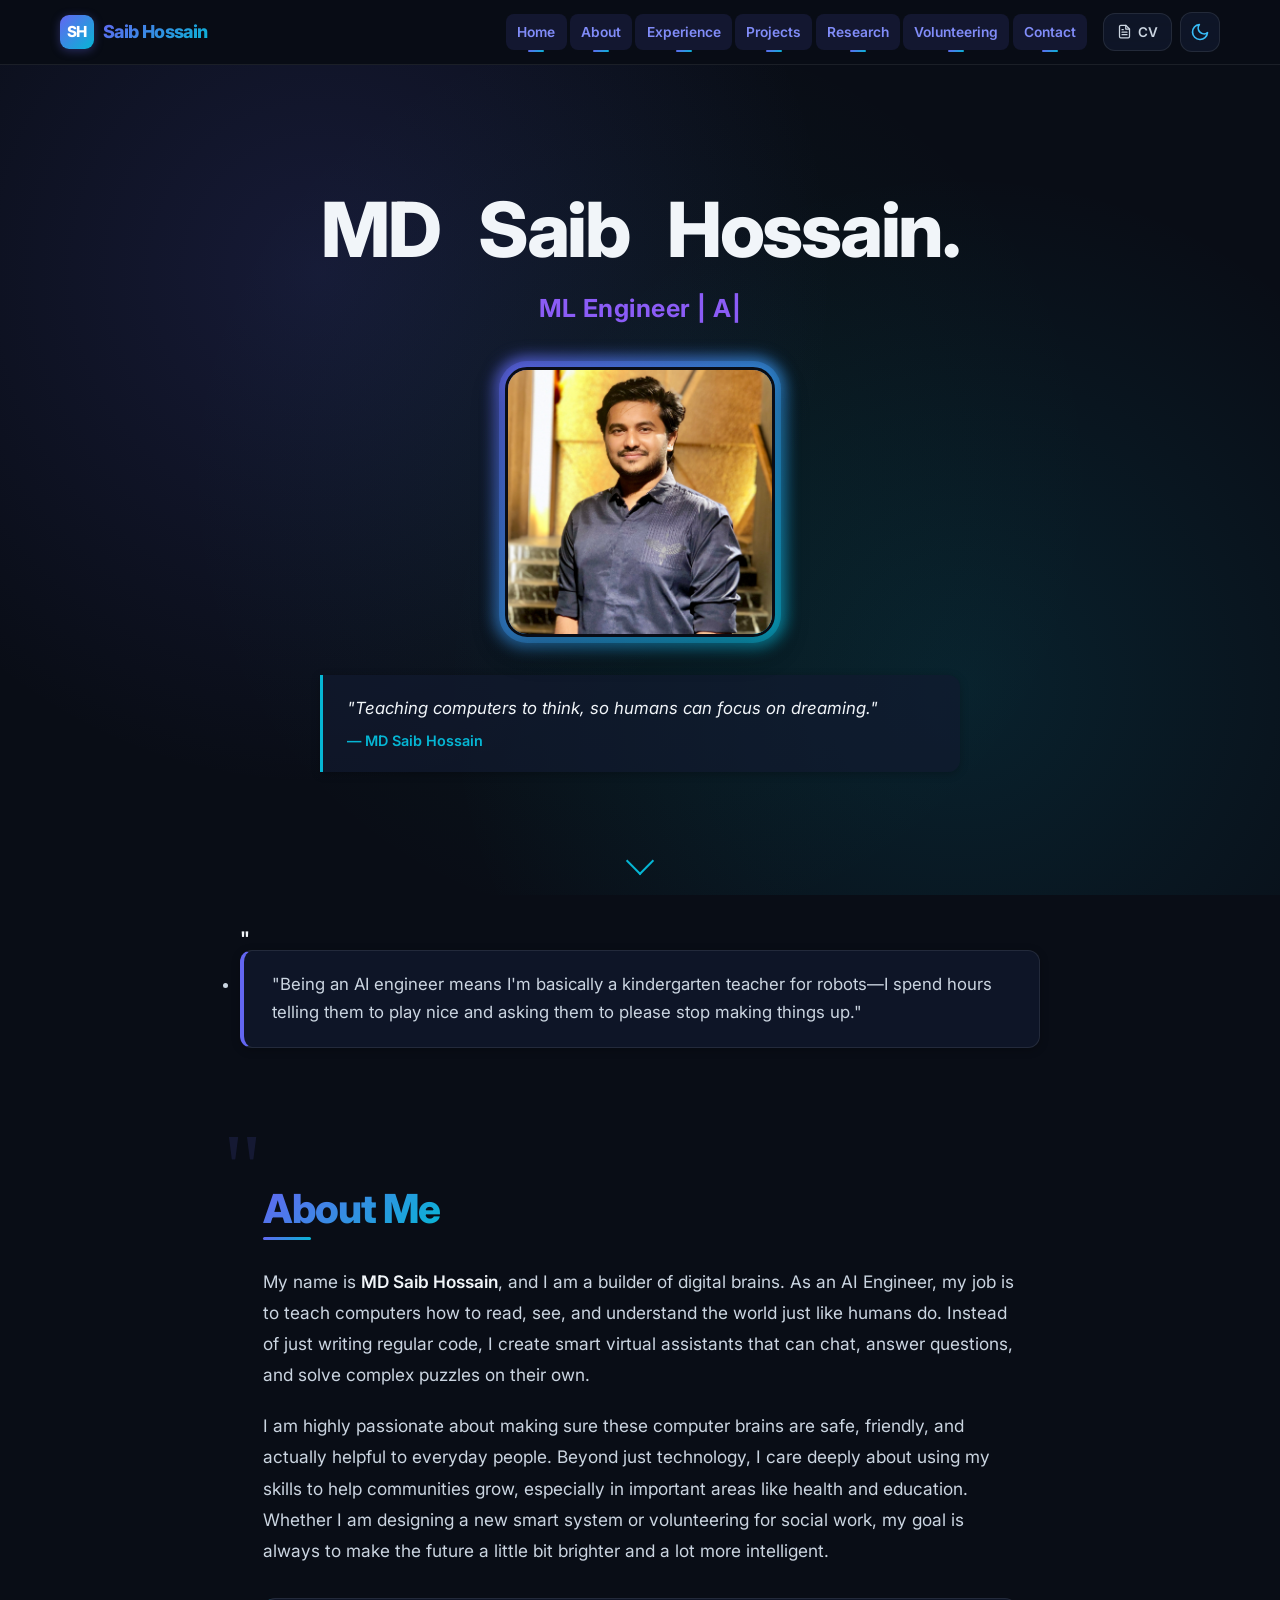
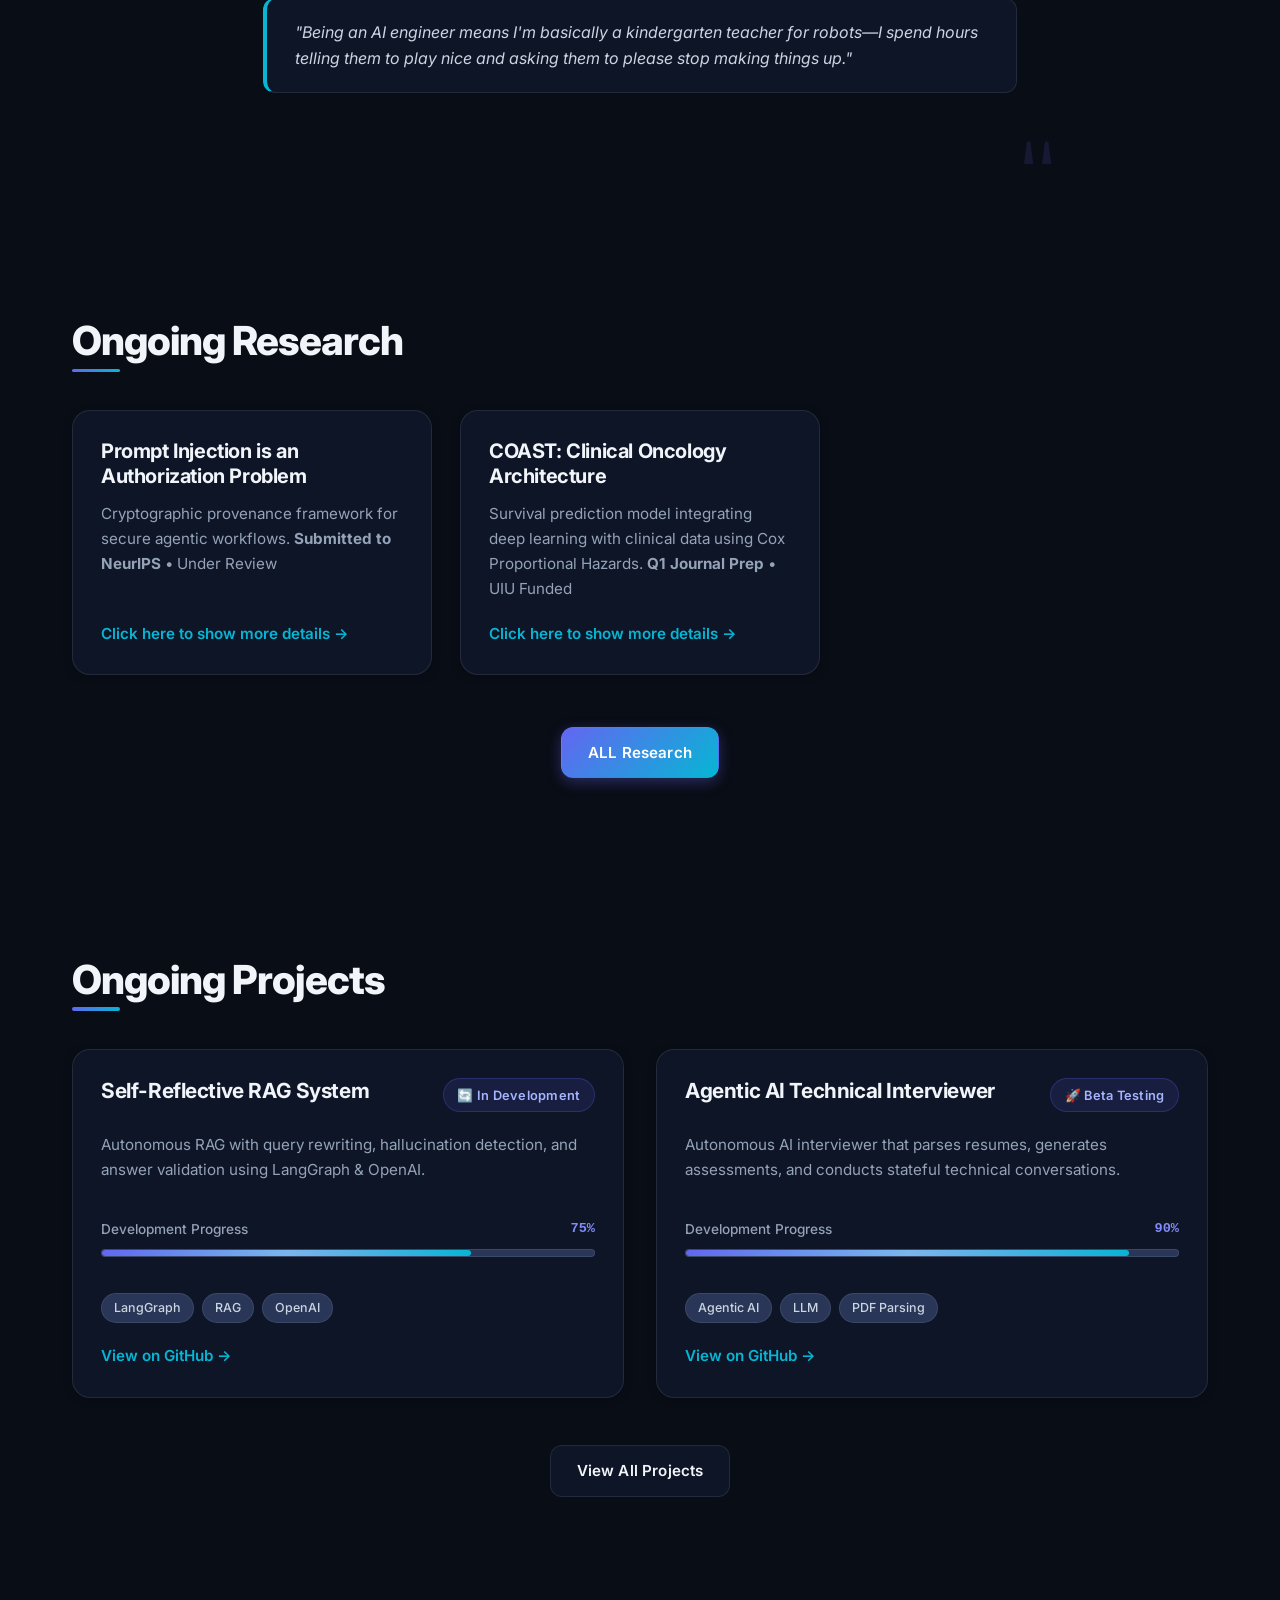
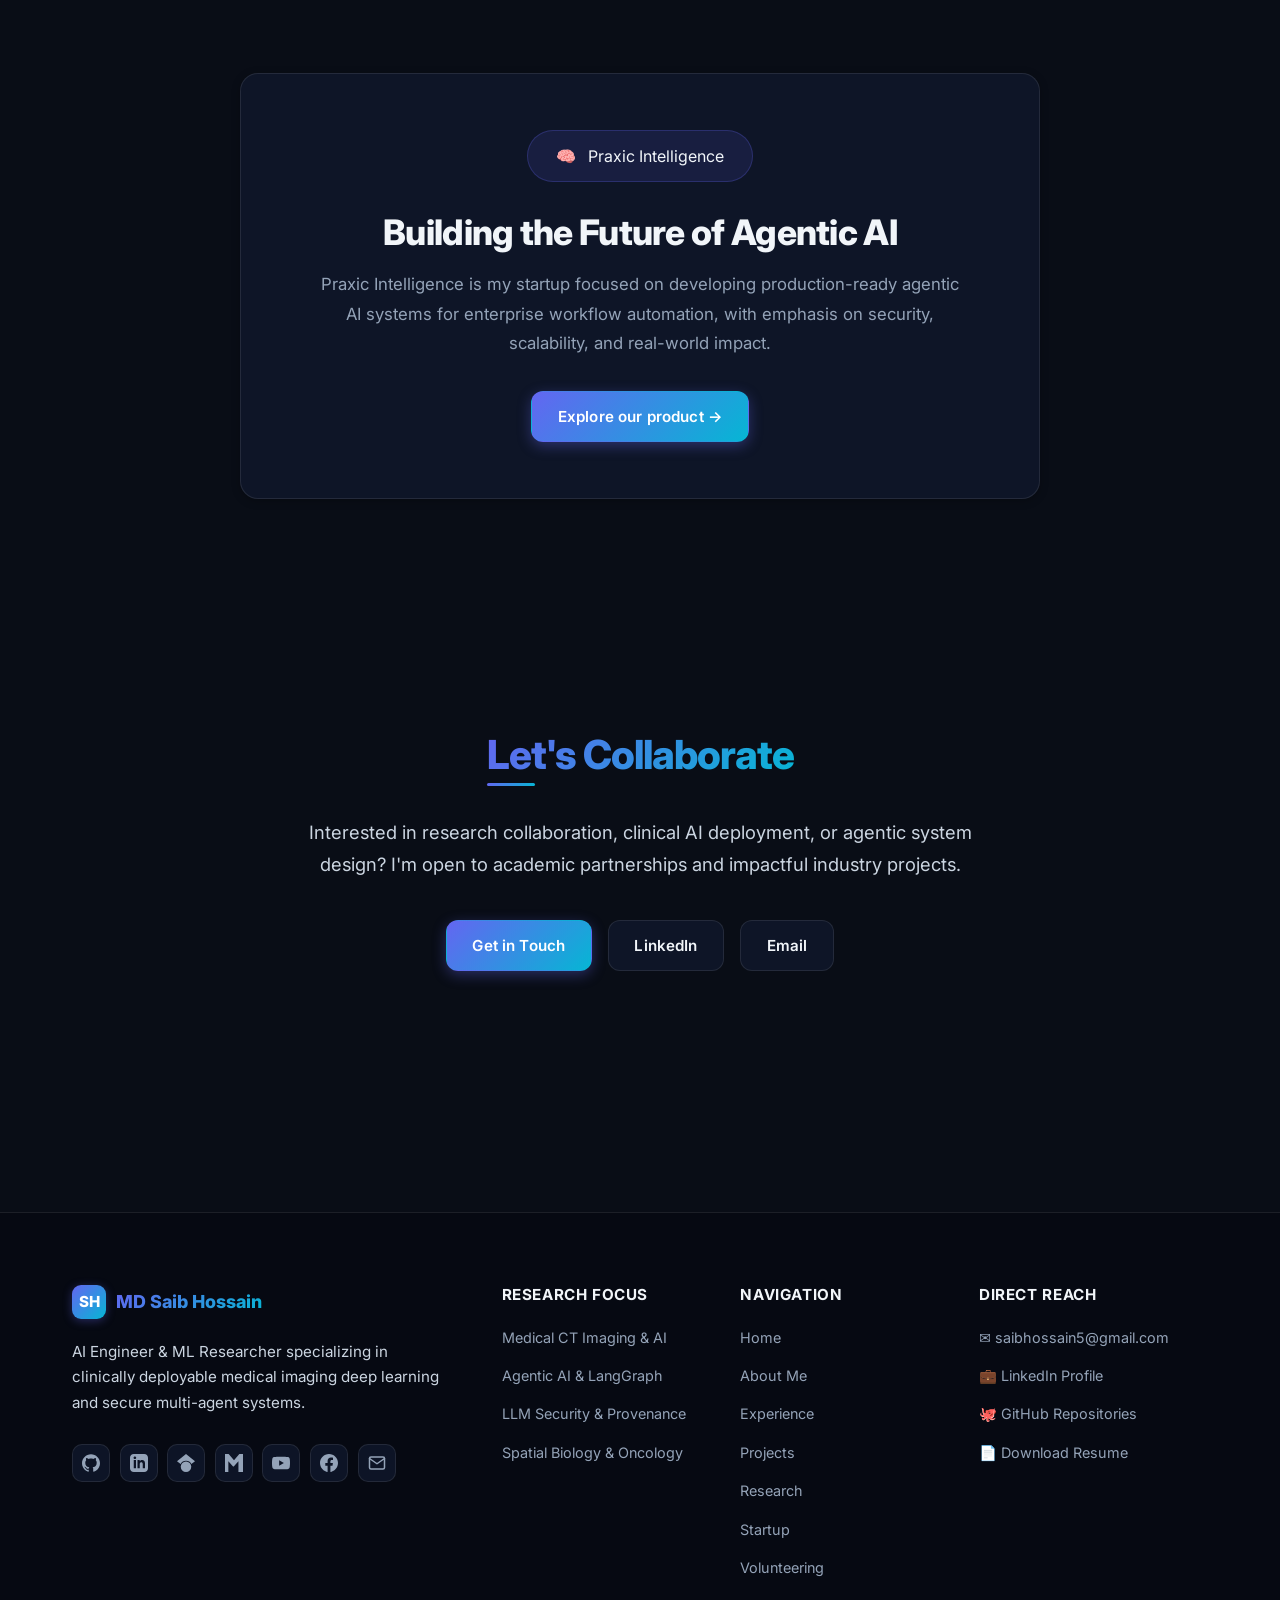
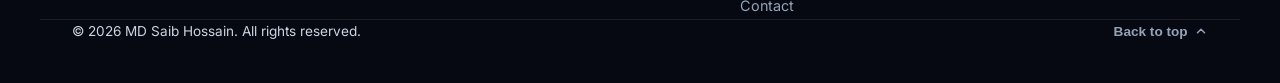
==== commit 3d95bc16: "index push" ====
--- a/index.html
+++ b/index.html
@@ -111,8 +111,11 @@
   <link rel="stylesheet" href="assets/css/animations.css" />
   <link rel="stylesheet" href="assets/css/main.css" />
 
-  <!-- Favicon -->
-  <link rel="icon" type="image/svg+xml" href="assets/images/favicon.svg" />
+  <!-- Favicon & Search Result Icons -->
+  <link rel="icon" type="image/png" sizes="192x192" href="assets/images/icon-192x192.png" />
+  <link rel="icon" type="image/png" sizes="48x48" href="assets/images/favicon-48x48.png" />
+  <link rel="icon" type="image/png" sizes="96x96" href="assets/images/favicon-96x96.png" />
+  <link rel="apple-touch-icon" sizes="180x180" href="assets/images/apple-touch-icon.png" />
 
   <!-- Structured Data: JSON-LD Person & Academic Schema -->
   <script type="application/ld+json">
@@ -286,9 +289,9 @@
         <div class="hero-image-wrapper">
           <div class="profile-glow">
             <picture>
-              <source srcset="assets/images/profile.webp" type="image/avif">
-              <source srcset="assets/images/profile.webp" type="image/webp">
-              <img src="assets/images/profile.webp" alt="MD Saib Hossain" class="profile-pic fade-in-slow" width="380"
+              <source srcset="assets/images/profile.jpg" type="image/avif">
+              <source srcset="assets/images/profile.jpg" type="image/webp">
+              <img src="assets/images/profile.jpg" alt="MD Saib Hossain" class="profile-pic fade-in-slow" width="380"
                 height="280" loading="eager" />
             </picture>
           </div>
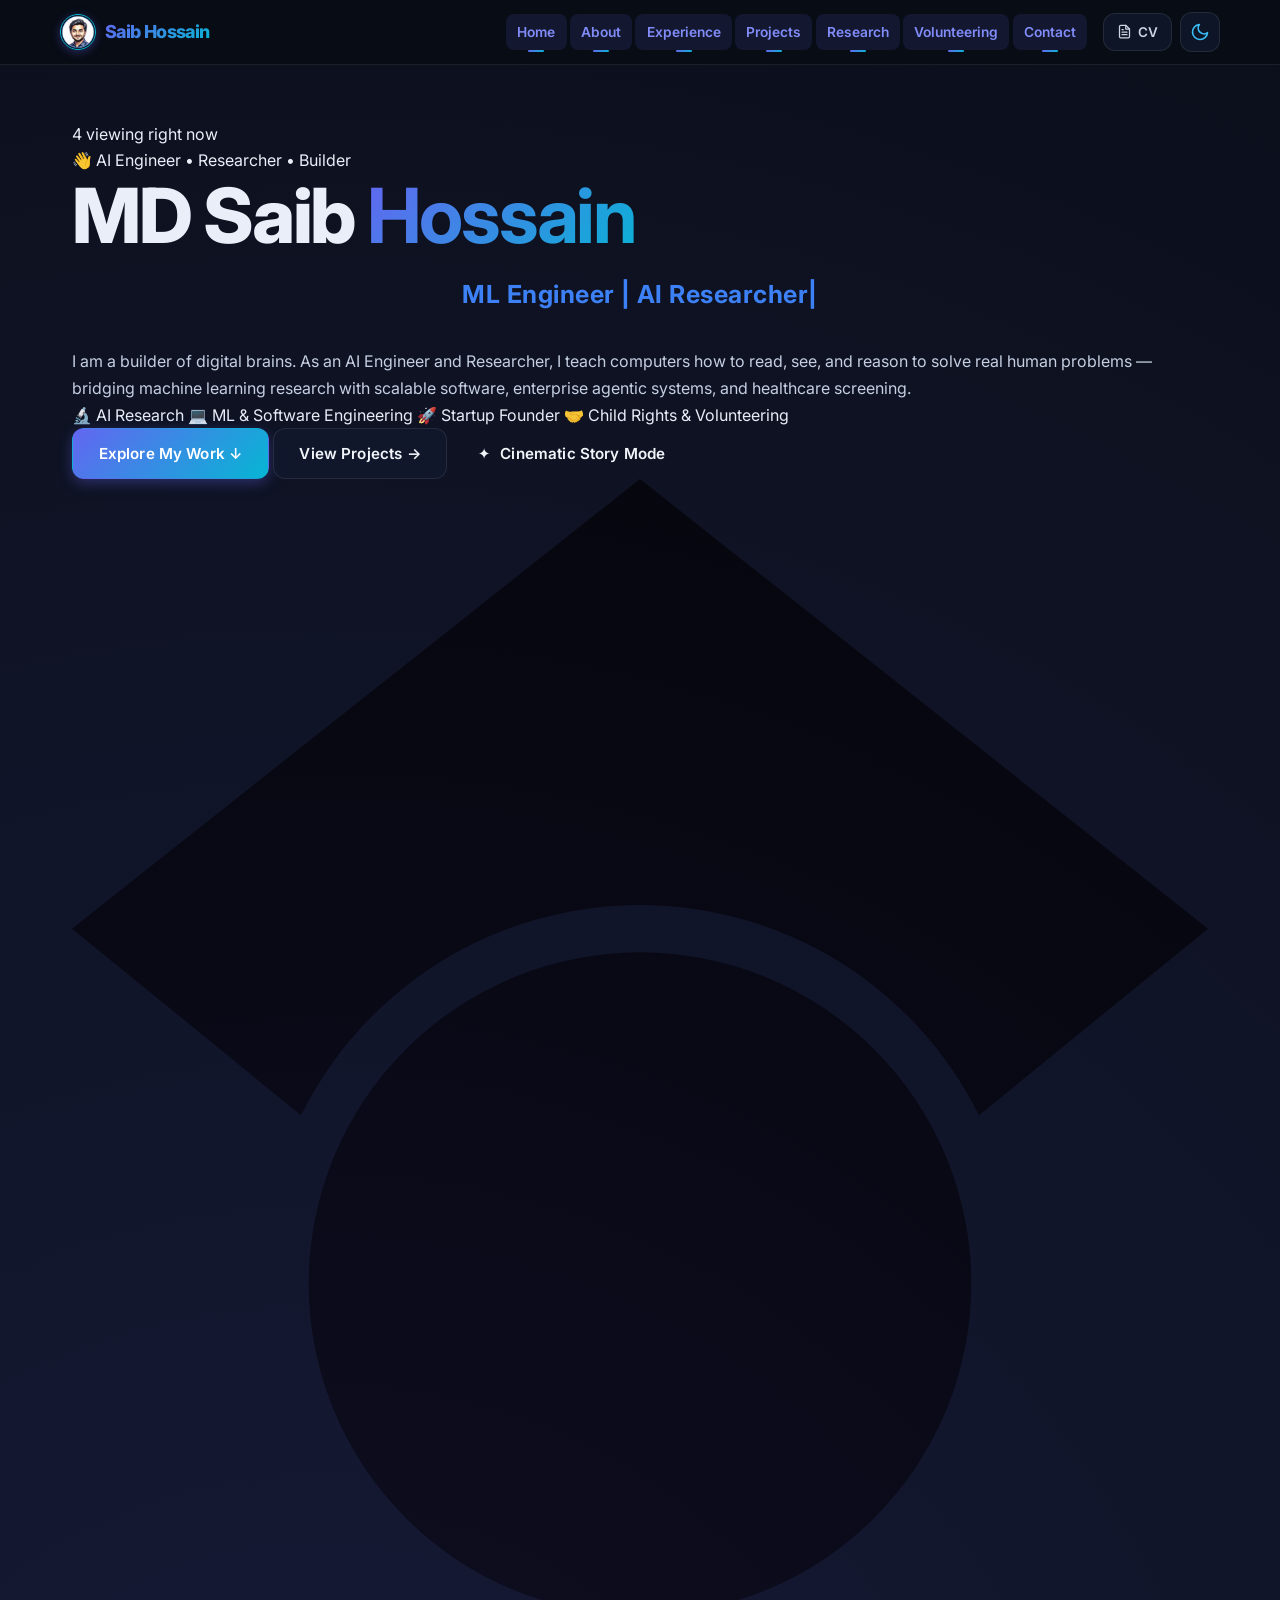
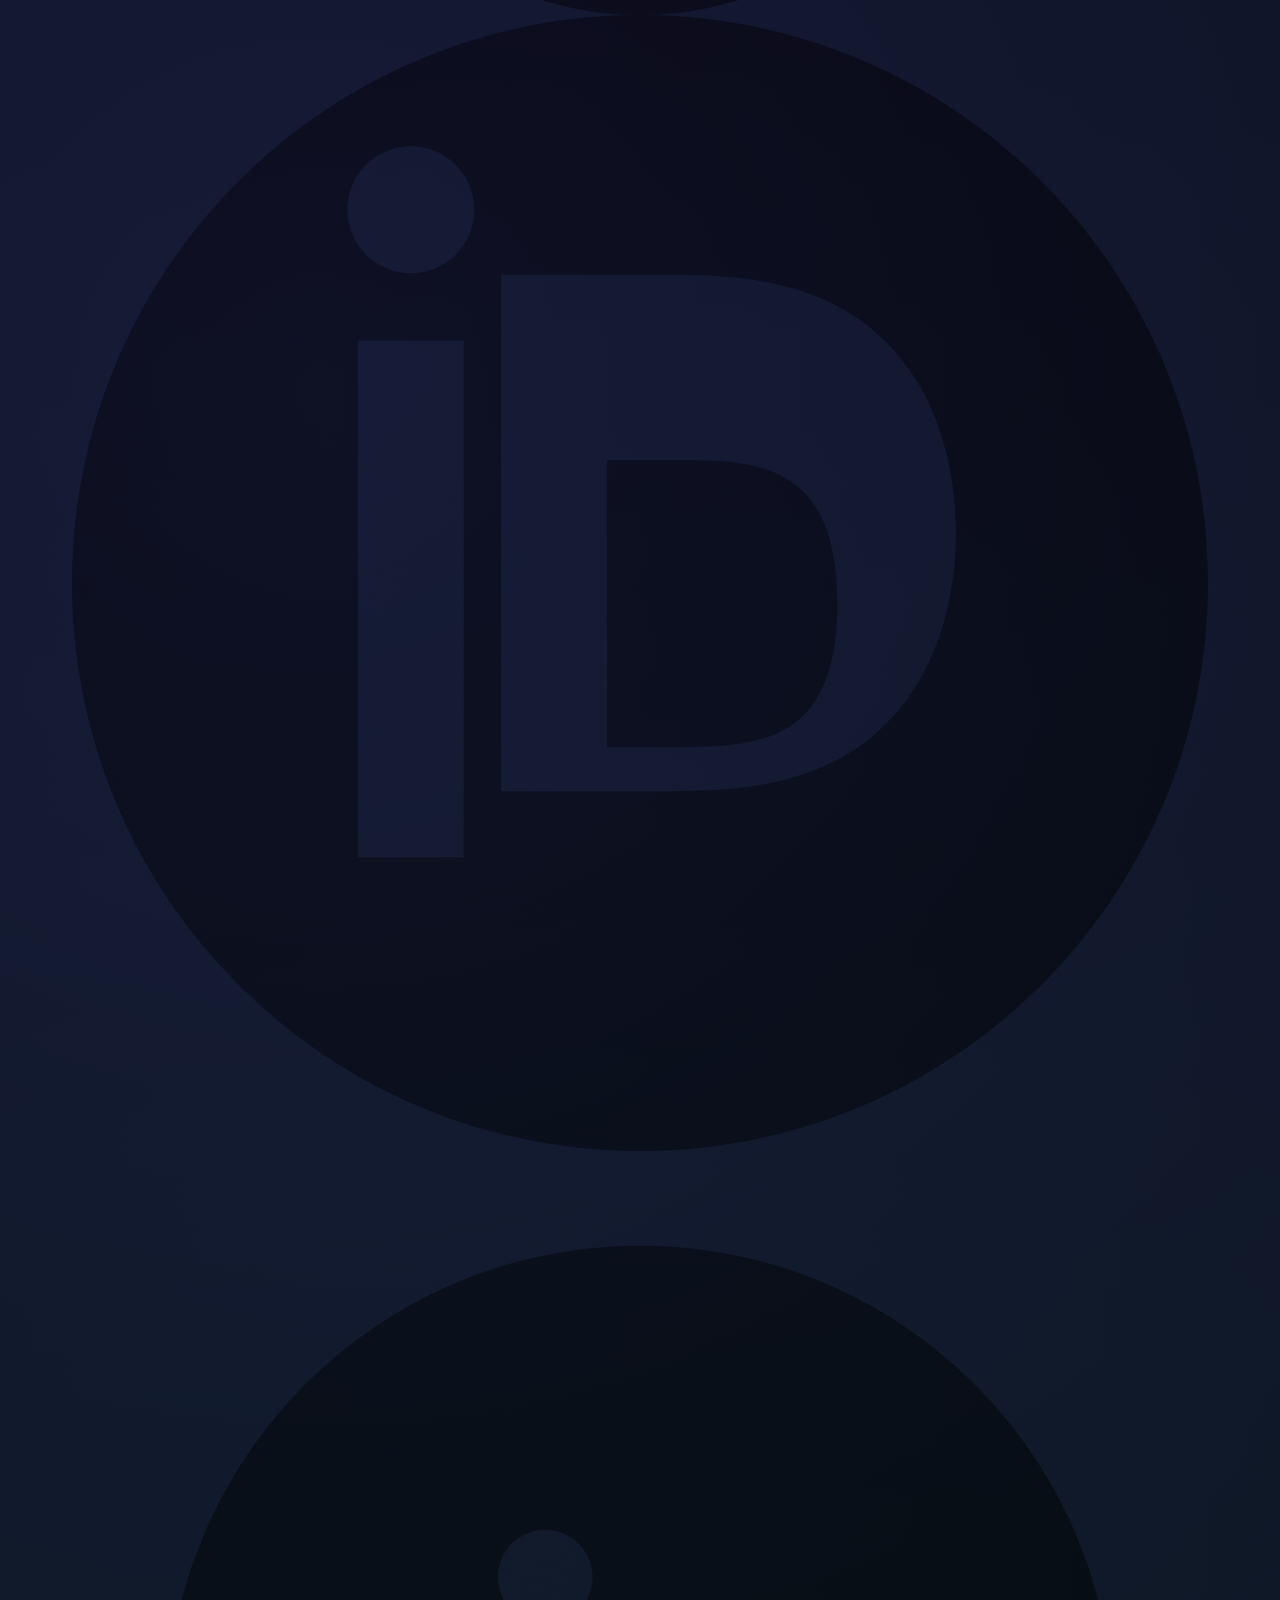
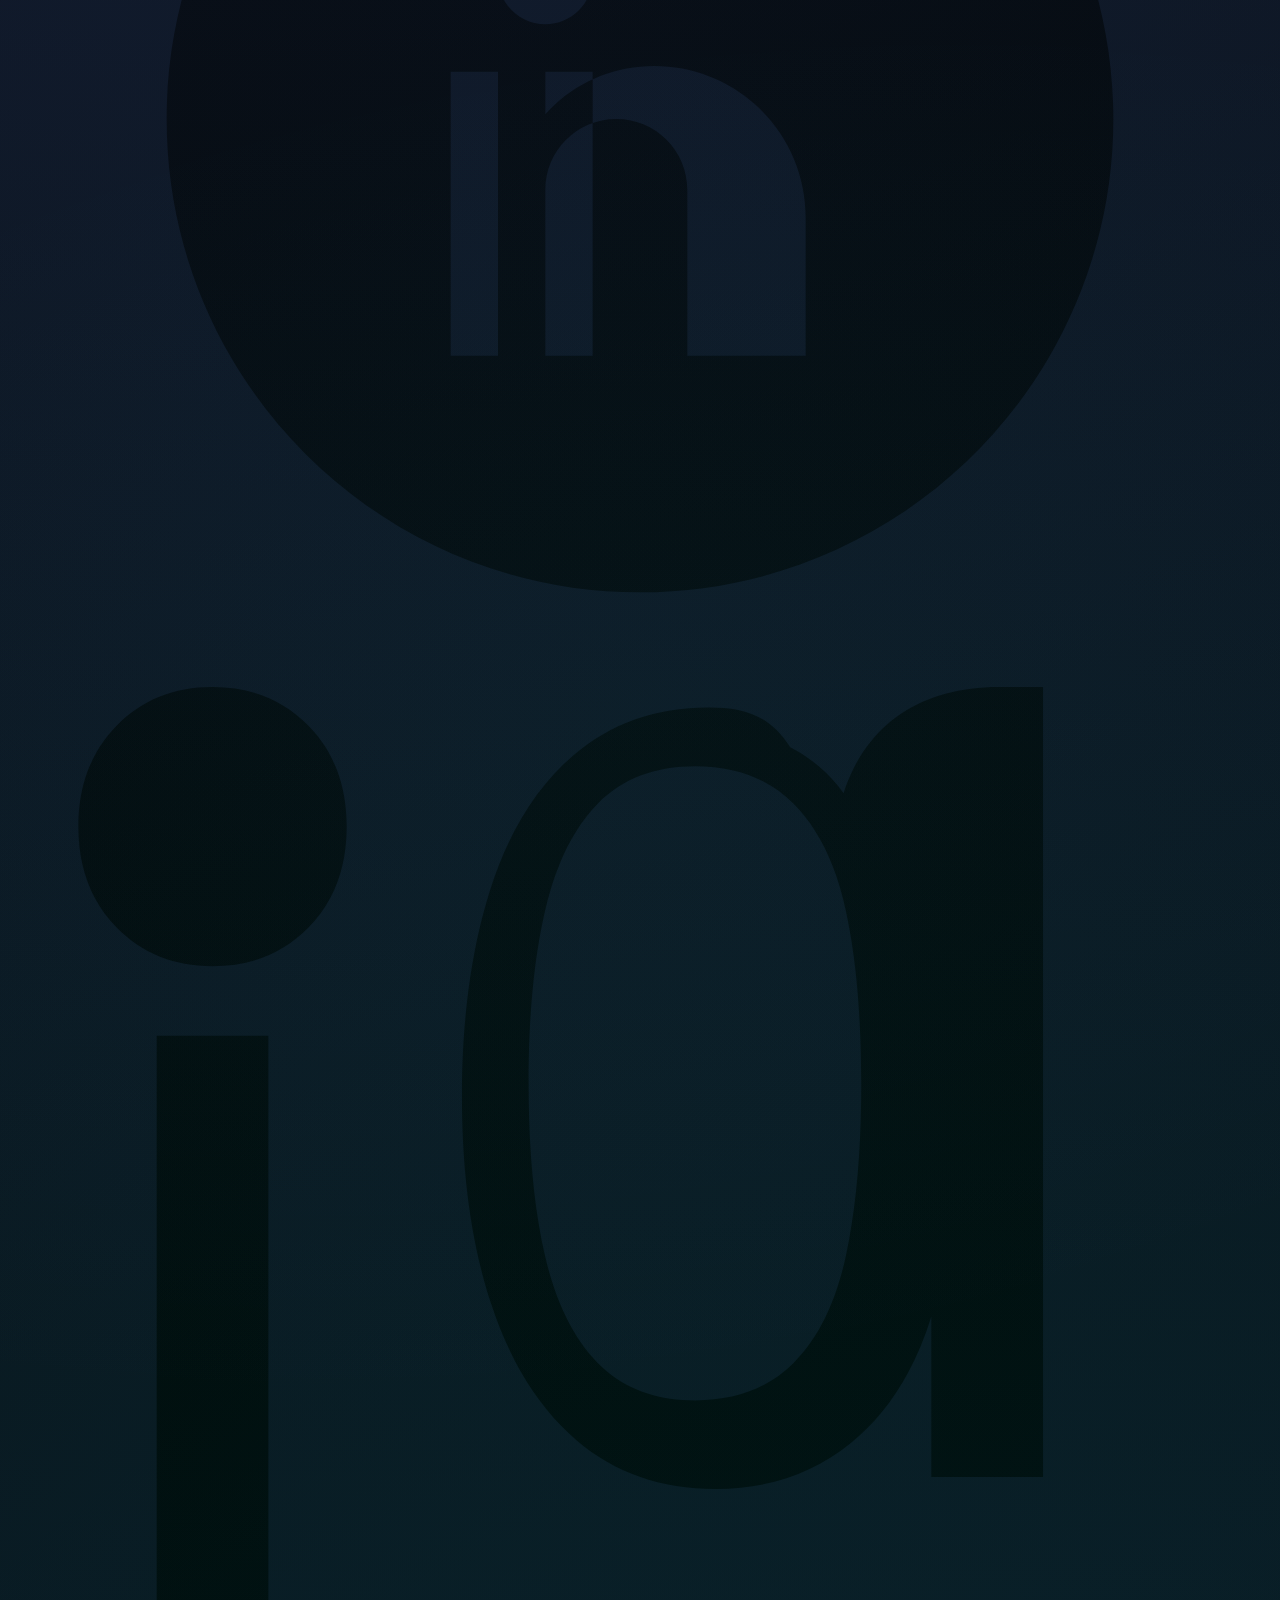
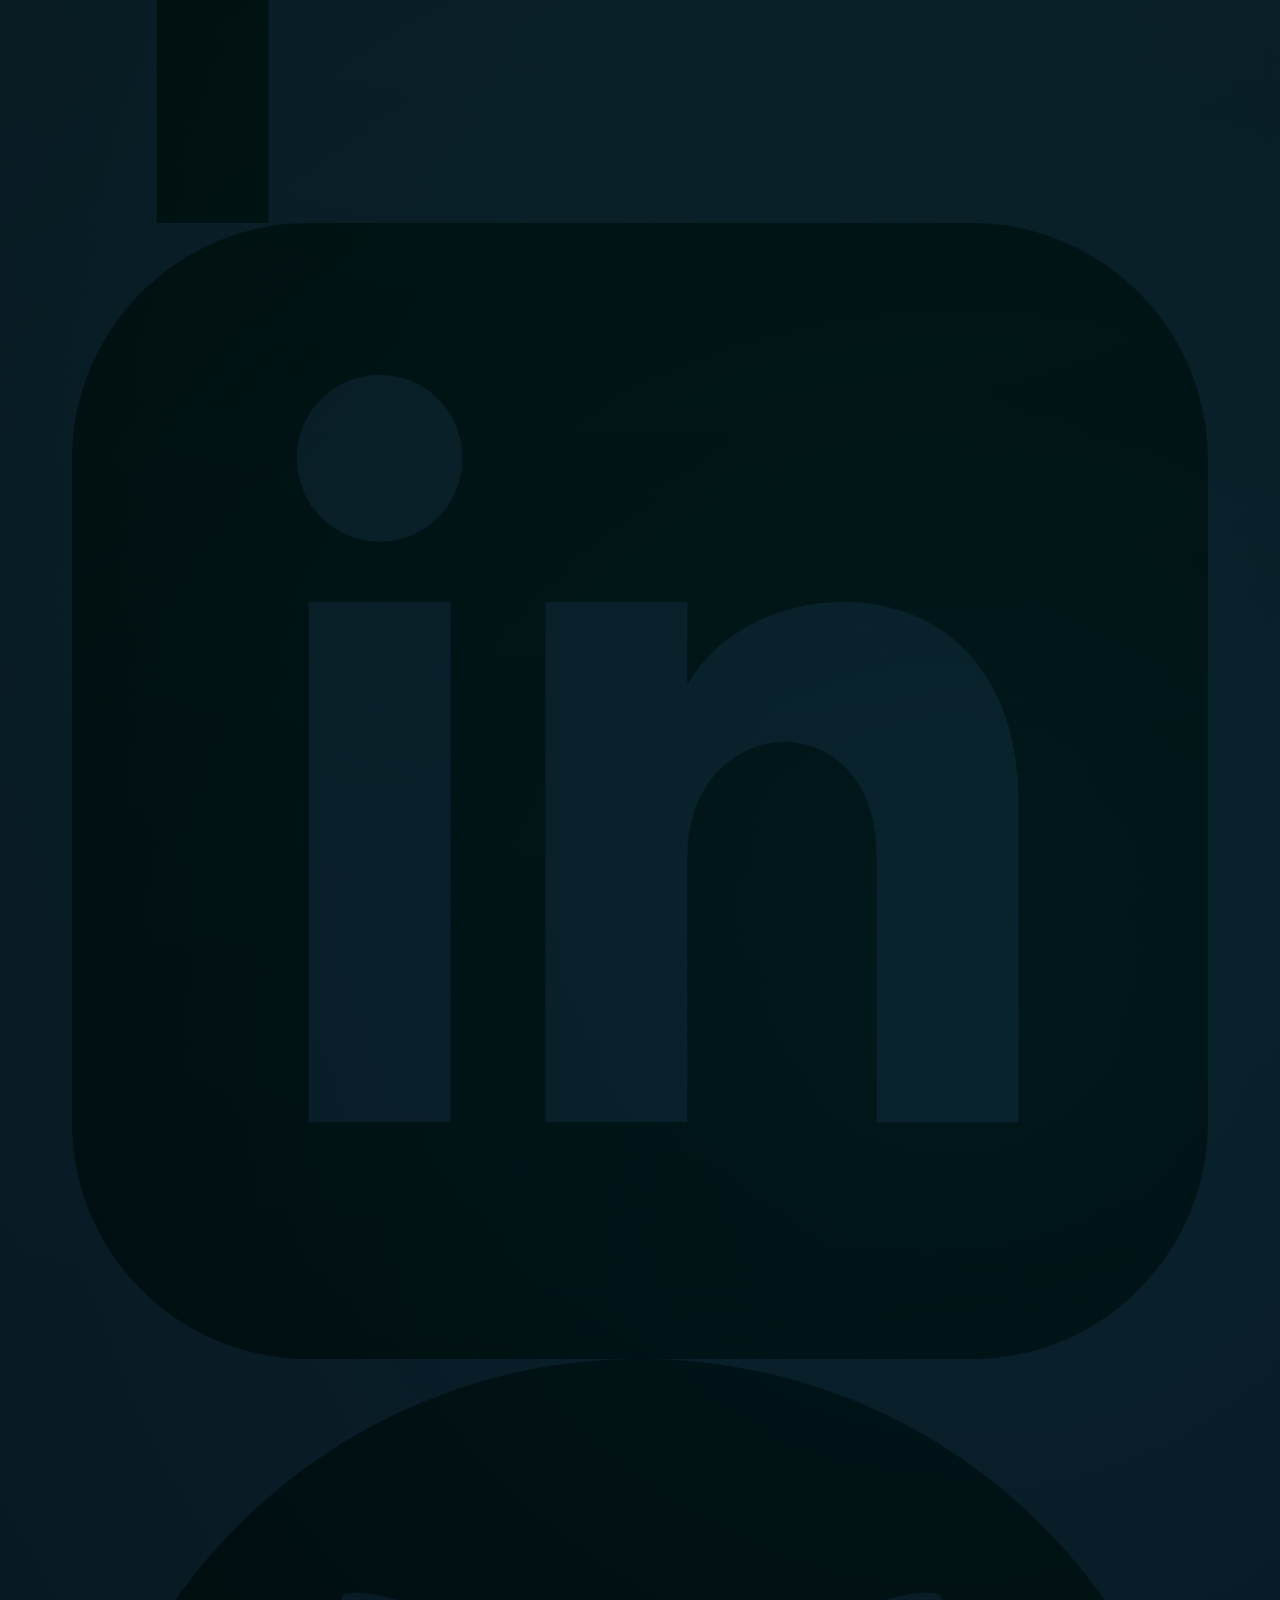
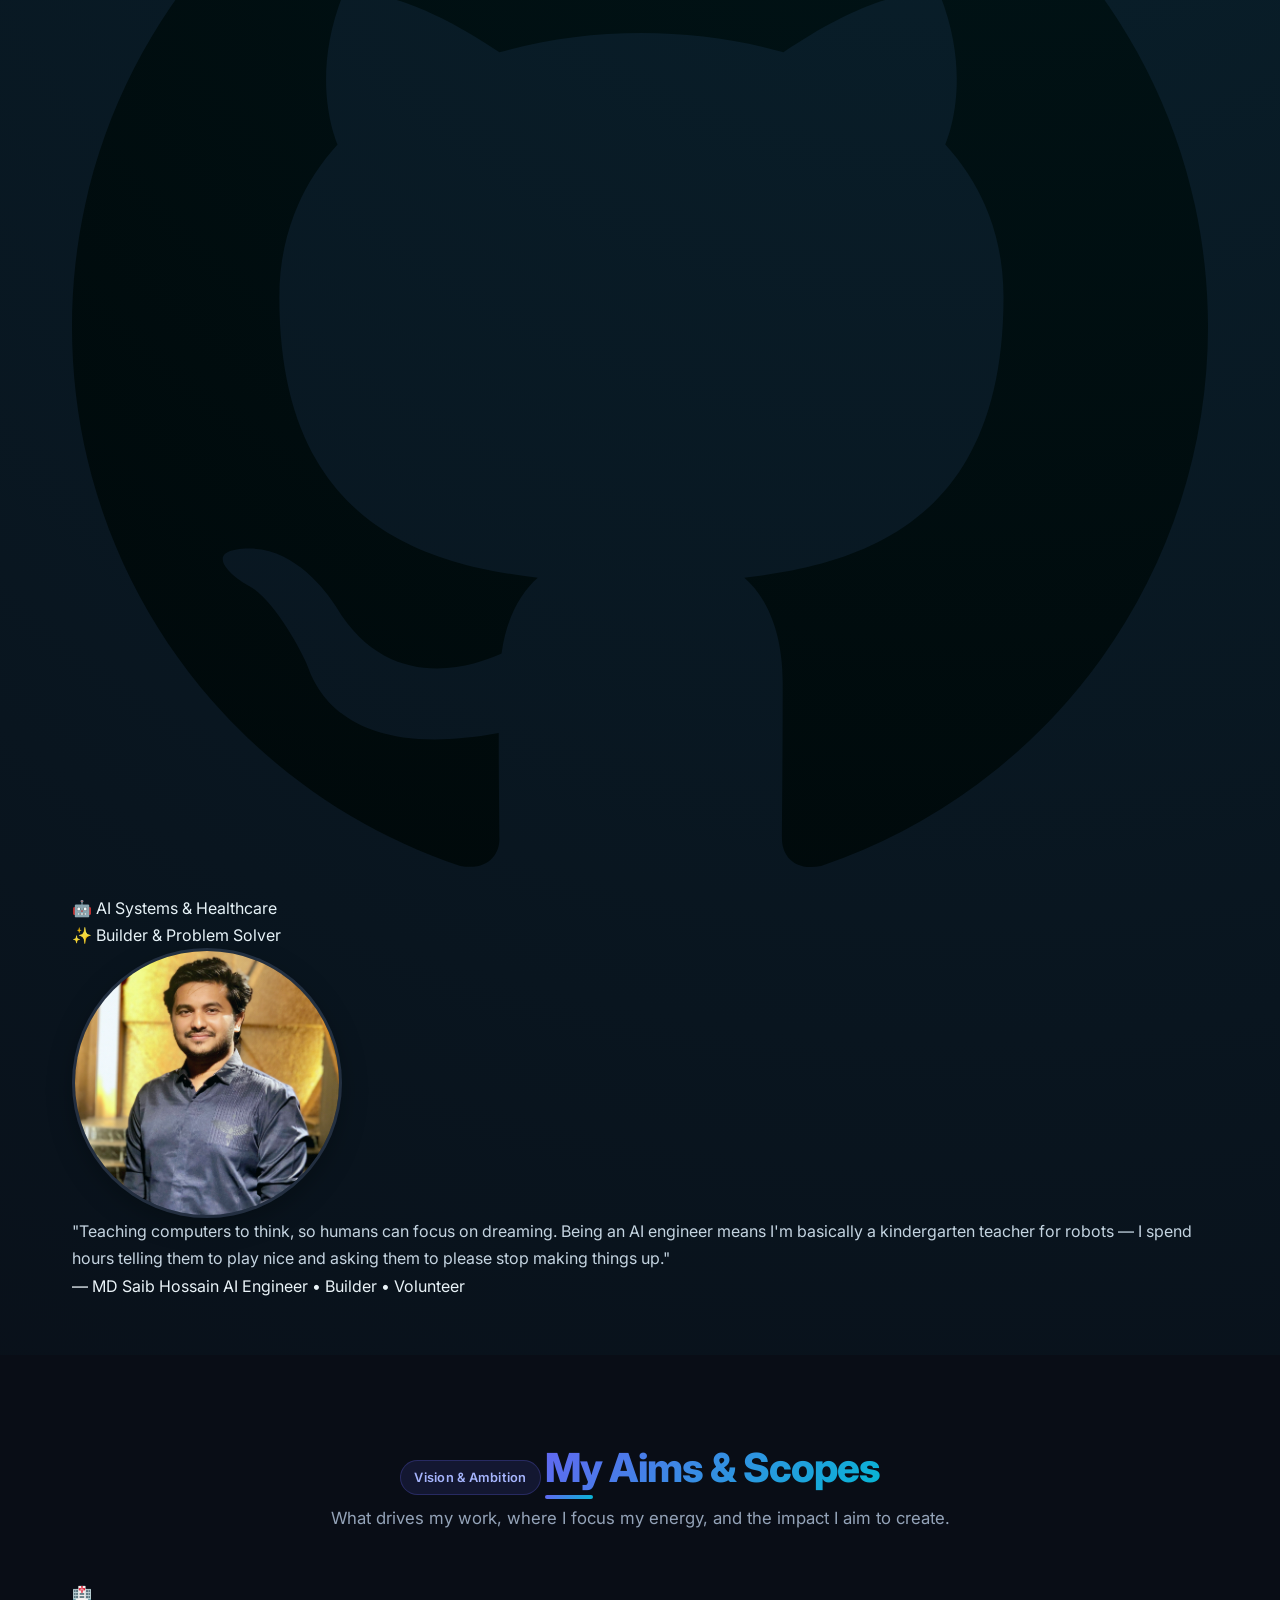
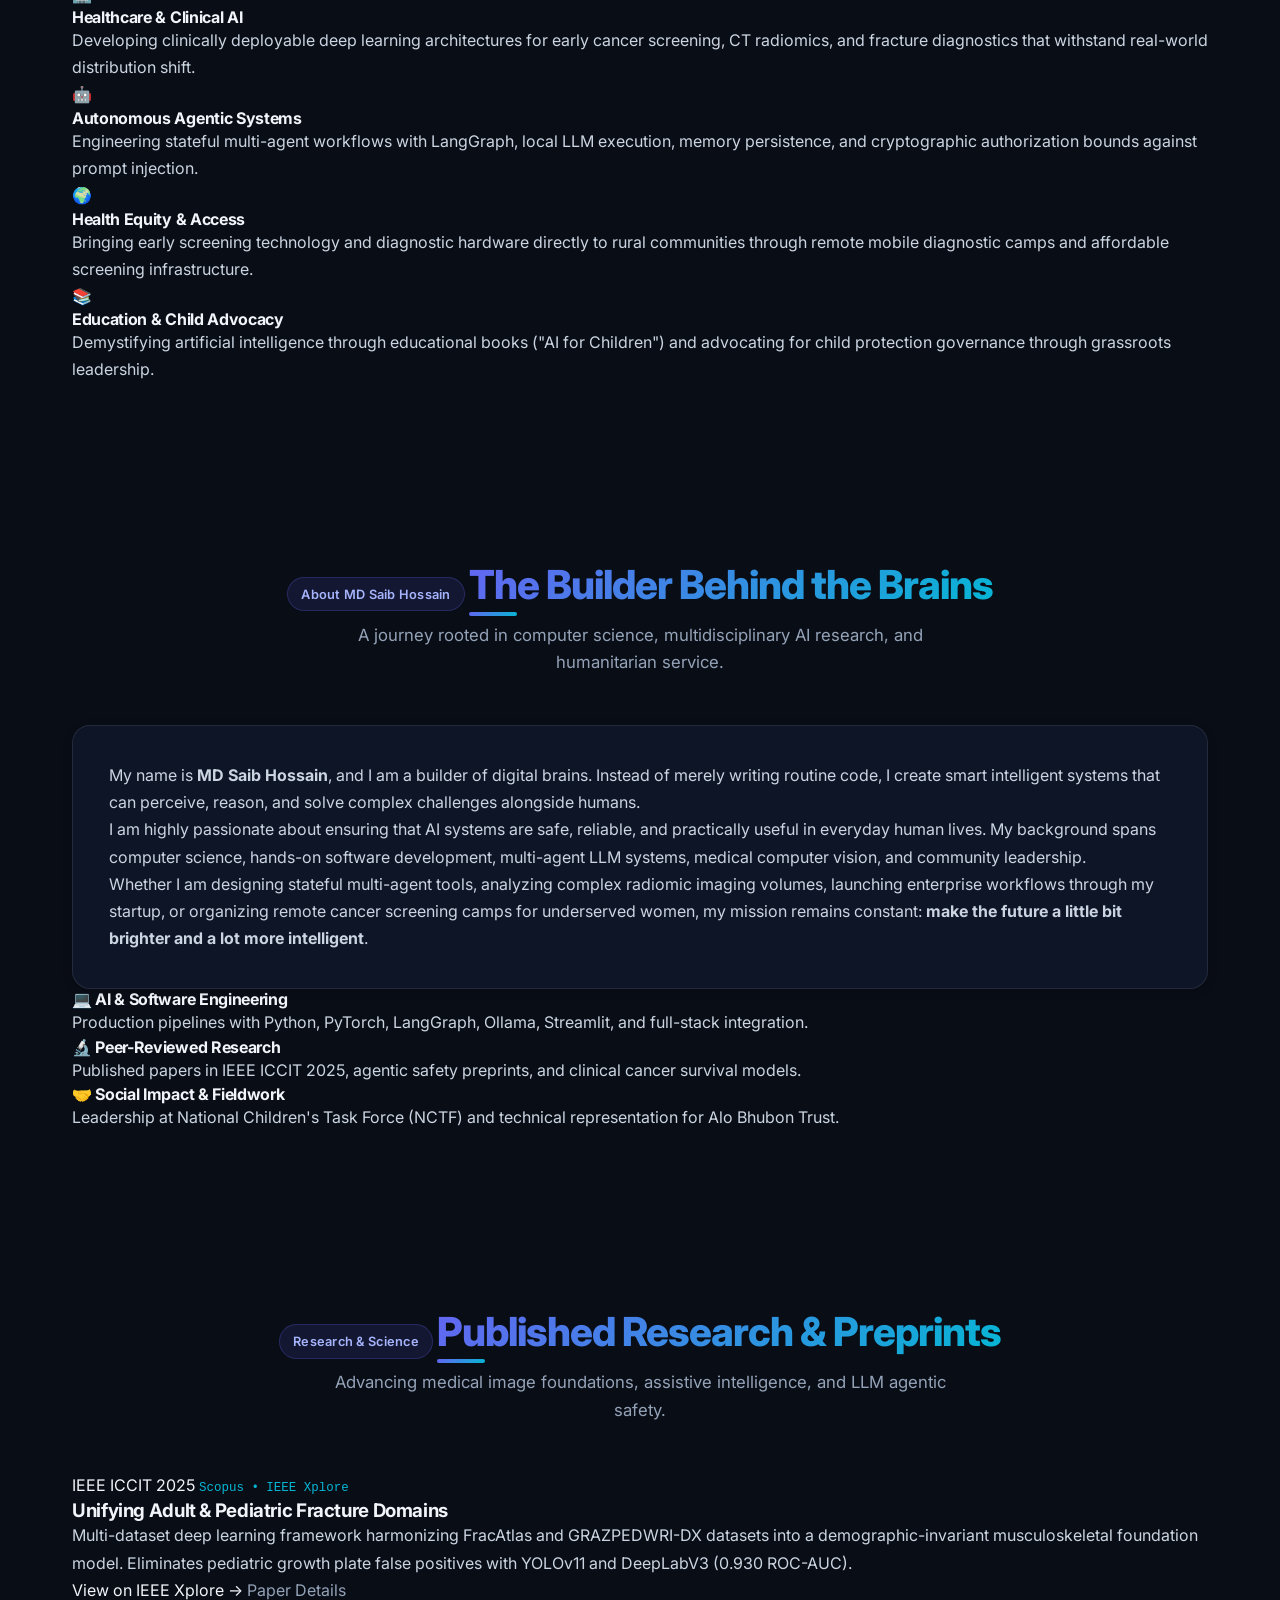
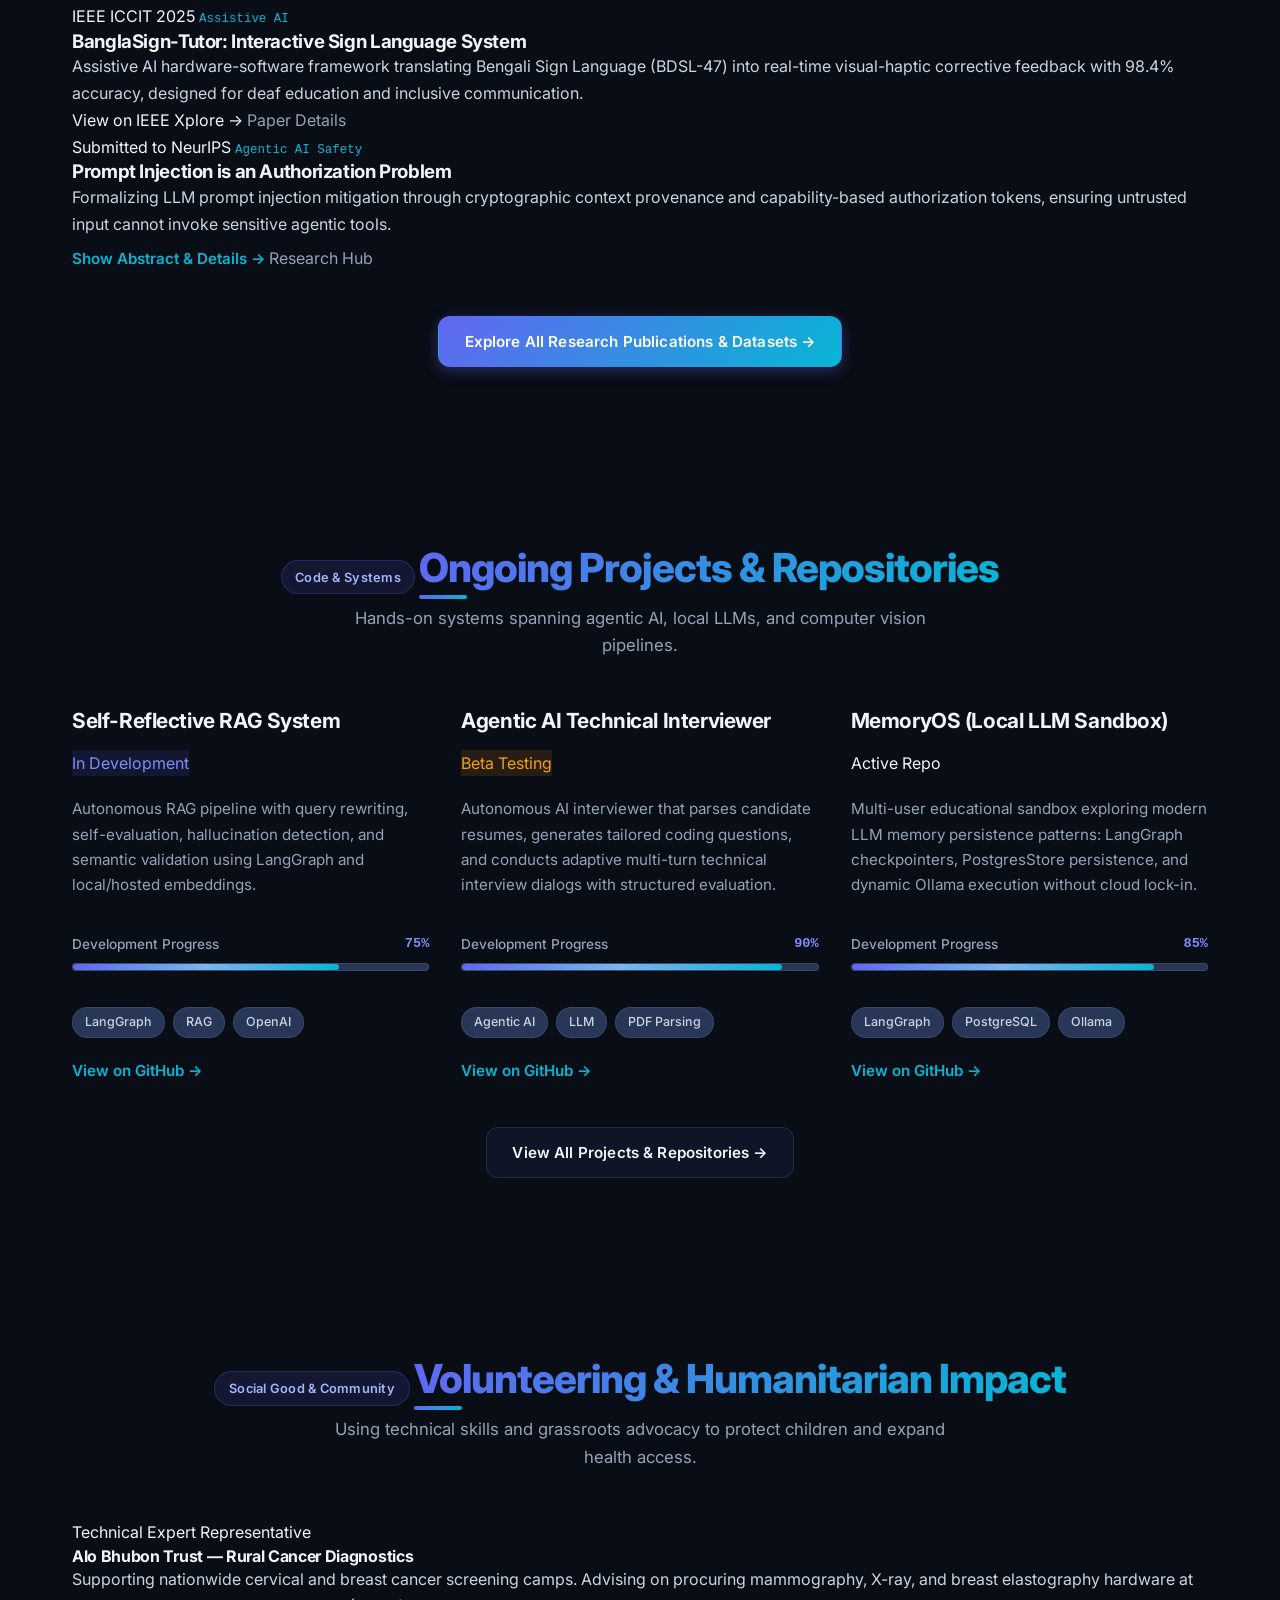
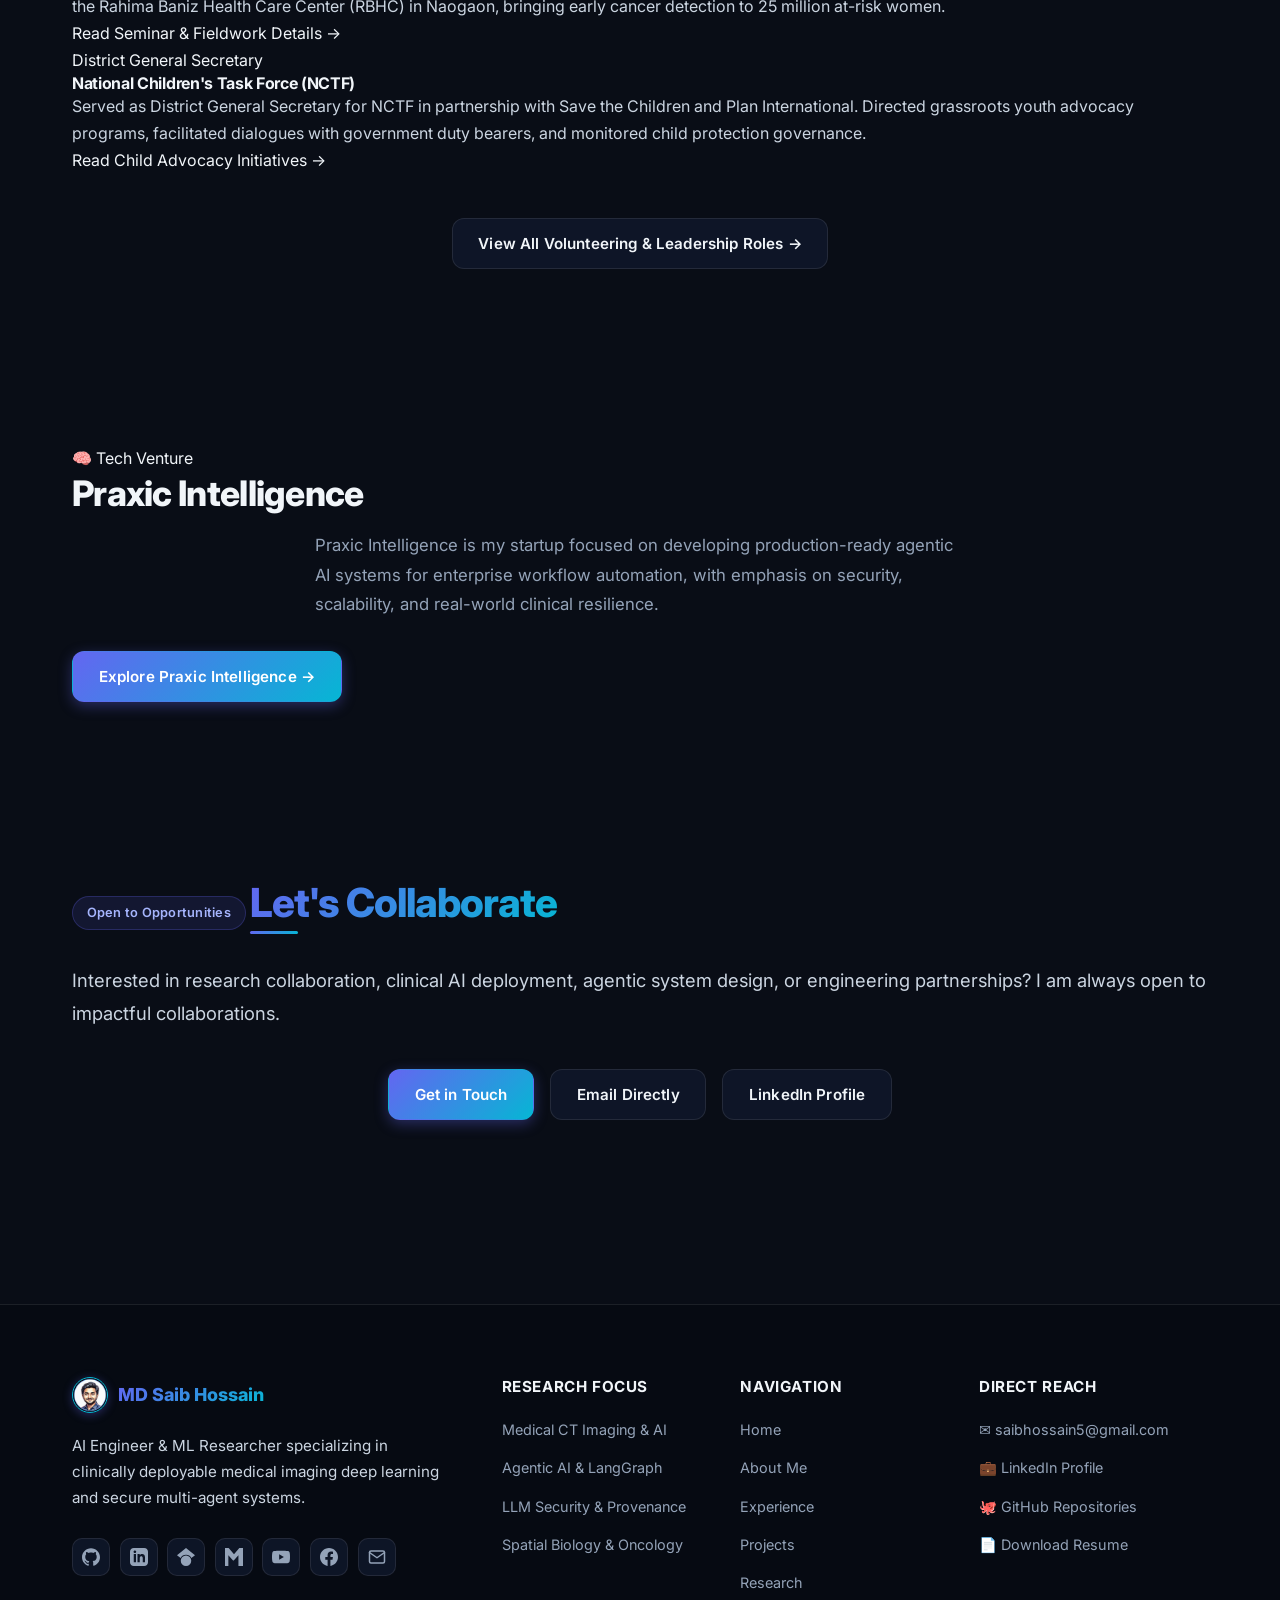
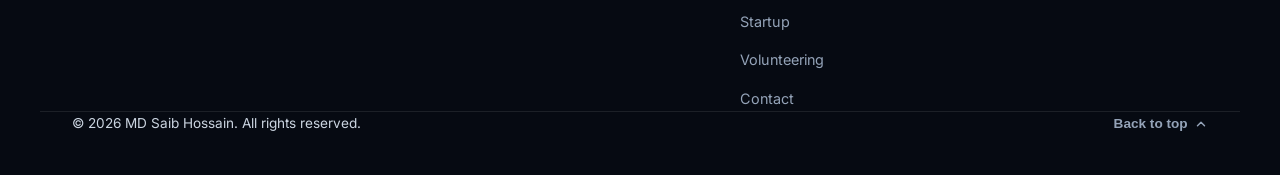
==== commit a4897cfe: "metadata update google search" ====
--- a/index.html
+++ b/index.html
@@ -10,9 +10,12 @@
   <meta name="apple-mobile-web-app-status-bar-style" content="black-translucent">
   <meta name="format-detection" content="telephone=no">
 
+  <!-- Google Search Console Verification -->
+  <meta name="google-site-verification" content="aO3Zbgb3QKB-5_14r2KsOkdoJxvuw_YU0HaG_kq30GI" />
+
   <title>MD Saib Hossain | AI Engineer & ML Researcher</title>
   <meta name="description"
-    content="MD Saib Hossain - AI Engineer & ML Researcher at Institute of Advanced Research (IAR), UIU under Prof. Dr. Hasin Anupama Azhari. Developing safe and sustainable AI for healthcare, Agentic AI, LLMs, NLP, clinical cancer screening, and deployed medical diagnostic applications from research to production.">
+    content="MD Saib Hossain - AI Engineer &amp; ML Researcher. Developing safe and sustainable AI for healthcare, stateful Agentic AI systems, LLM orchestration, clinical cancer screening, and full-stack machine learning applications from research to production.">
   <meta name="keywords"
     content="MD Saib Hossain, Saib Hossain, AI Engineer, ML Researcher, Safe and Sustainable AI for Healthcare, Agentic AI, LLM Orchestration, NLP, AI for Healthcare Screening, AI for Cancer Research, Safe Use of AI, Clinical AI Use, AI Safety, Deployed AI Applications, AI for Rural Healthcare, Medical Diagnostic Apps, Research to Production AI, Research Assistant IAR UIU, Prof Dr Hasin Anupama Azhari, Medical Imaging AI, Lung Cancer Screening, CT Radiomics, Fracture Segmentation IEEE, BanglaSign Tutor, Spatial Biology Kaggle, Cryptographic Provenance, SCMPCR Medical Physics, AFOMP Newsletter, AI for Children Book, ORCID 0009-0004-2595-2742, Google Scholar, ResearchGate, IEEE Xplore">
   <meta name="author" content="MD Saib Hossain">
@@ -264,129 +267,330 @@
 
   <main id="main">
 
-    <!-- 🎯 Hero Section: Animated Entrance -->
+    <!-- 🎯 Hero Section: Apple-Grade Visual Architecture -->
     <section class="hero-section" id="hero" aria-label="Introduction">
       <div class="spinning-bg" aria-hidden="true"></div>
 
-      <div class="container hero-content">
-        <!-- Name: Letter-by-letter animation -->
-        <h1 class="hero-name" id="animated-name" aria-label="MD Saib Hossain">
-          <span class="letter" data-index="0">M</span><span class="letter" data-index="1">D</span>
-          <span class="letter" data-index="2">&nbsp;</span>
-          <span class="letter" data-index="3">S</span><span class="letter" data-index="4">a</span><span class="letter"
-            data-index="5">i</span><span class="letter" data-index="6">b</span>
-          <span class="letter" data-index="7">&nbsp;</span>
-          <span class="letter" data-index="8">H</span><span class="letter" data-index="9">o</span><span class="letter"
-            data-index="10">s</span><span class="letter" data-index="11">s</span><span class="letter"
-            data-index="12">a</span><span class="letter" data-index="13">i</span><span class="letter"
-            data-index="14">n</span><span class="letter" data-index="15">.</span>
-        </h1>
-
-        <!-- Title -->
-        <p class="hero-title" id="hero-typing-text">AI Engineer | Researcher</p>
-
-        <!-- Profile Image: Slow fade-in -->
-        <div class="hero-image-wrapper">
-          <div class="profile-glow">
-            <picture>
-              <source srcset="assets/images/profile.jpg" type="image/avif">
-              <source srcset="assets/images/profile.jpg" type="image/webp">
-              <img src="assets/images/profile.jpg" alt="MD Saib Hossain" class="profile-pic fade-in-slow" width="380"
-                height="280" loading="eager" />
-            </picture>
-          </div>
-        </div>
-
-        <!-- Tagline under image (citation style) -->
-        <blockquote class="hero-tagline fade-in-delayed">
-          <p>"Teaching computers to think, so humans can focus on dreaming."</p>
-          <cite>— MD Saib Hossain</cite>
-        </blockquote>
-      </div>
-
-      <!-- Scroll indicator -->
-      <div class="scroll-hint" aria-hidden="true">
-        <span class="scroll-arrow"></span>
+      <div class="container">
+        <div class="hero-grid">
+
+          <!-- Left Column: Personal Identity, Live Visitor Pill & Aims -->
+          <div class="hero-text-col">
+
+            <!-- Live Status & Personal Greeting -->
+            <div class="hero-status-row">
+              <div class="live-visitor-pill" id="live-visitor-pill" title="Live active sessions exploring this portfolio right now">
+                <span class="live-dot-pulse"></span>
+                <span class="live-count-number" id="live-visitor-count">4</span>
+                <span>viewing right now</span>
+              </div>
+
+              <div class="hero-greeting-badge">
+                <span>👋</span> AI Engineer • Researcher • Builder
+              </div>
+            </div>
+
+            <!-- Name -->
+            <h1 class="hero-name" id="hero-name-heading">
+              MD Saib <span class="text-gradient">Hossain</span>
+            </h1>
+
+            <!-- Dynamic Typing Title Box -->
+            <div class="hero-title-box">
+              <p class="hero-title" id="hero-typing-text">AI Engineer &amp; ML Researcher</p>
+            </div>
+
+            <!-- Personal Mission Narrative -->
+            <p class="hero-bio">
+              I am a builder of digital brains. As an AI Engineer and Researcher, I teach computers how to read, see, and reason to solve real human problems — bridging machine learning research with scalable software, enterprise agentic systems, and healthcare screening.
+            </p>
+
+            <!-- Dimension Pillars Chips -->
+            <div class="hero-pillars-row">
+              <span class="pillar-chip">🔬 AI Research</span>
+              <span class="pillar-chip">💻 ML &amp; Software Engineering</span>
+              <span class="pillar-chip">🚀 Startup Founder</span>
+              <span class="pillar-chip">🤝 Child Rights &amp; Volunteering</span>
+            </div>
+
+            <!-- Action Buttons -->
+            <div class="hero-actions">
+              <a href="#aims" class="btn btn-primary">
+                Explore My Work ↓
+              </a>
+              <a href="pages/projects/index.html" class="btn btn-outline">
+                View Projects →
+              </a>
+              <a href="animated/index.html" class="btn btn-story-mode" title="Experience full-screen cinematic scrollytelling">
+                <span>✦</span> Cinematic Story Mode
+              </a>
+            </div>
+
+            <!-- Academic & Social HUD Profiles -->
+            <div class="hero-social-row">
+              <a href="https://scholar.google.com/citations?user=zH0QciUAAAAJ&hl=en" target="_blank" rel="noopener noreferrer" class="hero-social-link" title="Google Scholar">
+                <svg viewBox="0 0 24 24"><path d="M12 24a7 7 0 1 1 0-14 7 7 0 0 1 0 14zm0-24L0 9.5l4.838 3.94A8 8 0 0 1 12 9a8 8 0 0 1 7.162 4.44L24 9.5z"/></svg>
+              </a>
+              <a href="https://orcid.org/0009-0004-2595-2742" target="_blank" rel="noopener noreferrer" class="hero-social-link" title="ORCID iD">
+                <svg viewBox="0 0 256 256"><path d="M128 0C57.307 0 0 57.307 0 128s57.307 128 128 128 128-57.307 128-128S198.693 0 128 0zm-39.73 189.78H64.44V73.34h23.83v116.44zm-11.91-131.6c-7.9 0-14.3-6.4-14.3-14.3 0-7.9 6.4-14.3 14.3-14.3 7.9 0 14.3 6.4 14.3 14.3 0 7.9-6.4 14.3-14.3 14.3zm113.62 93.38c-14.93 23.36-40.4 23.36-58.4 23.36h-34.9v-116.4h34.9c18 0 43.47 0 58.4 23.36 12.3 19.23 12.3 50.45 0 69.68zm-54.8-51.27h-14.6v64.67h14.6c18.5 0 37.3 0 37.3-32.34 0-32.33-18.8-32.33-37.3-32.33z"/></svg>
+              </a>
+              <a href="https://ieeexplore.ieee.org/author/37088589400" target="_blank" rel="noopener noreferrer" class="hero-social-link" title="IEEE Xplore">
+                <svg viewBox="0 0 24 24"><path d="M12 2C6.48 2 2 6.48 2 12s4.48 10 10 10 10-4.48 10-10S17.52 2 12 2zm-1 15h-2v-6h2v6zm-1-7c-.55 0-1-.45-1-1s.45-1 1-1 1 .45 1 1-.45 1-1 1zm5 7h-2v-3.5c0-.83-.67-1.5-1.5-1.5S10 12.67 10 13.5V17H8v-6h2v.9c.56-.63 1.39-1.02 2.3-1.02 1.77 0 3.2 1.43 3.2 3.2V17z"/></svg>
+              </a>
+              <a href="https://www.researchgate.net/profile/Saib-Hossain?ev=hdr_xprf" target="_blank" rel="noopener noreferrer" class="hero-social-link" title="ResearchGate">
+                <svg viewBox="0 0 24 24"><path d="M19.586 0c-.818 0-1.508.19-2.072.565-.563.377-.97.936-1.213 1.68a3.193 3.193 0 0 0-1.128-.97C14.73.57 14.157.432 13.45.432c-1.122 0-2.077.34-2.866 1.02-.79.68-1.378 1.64-1.765 2.883-.387 1.242-.58 2.684-.58 4.327 0 1.65.203 3.1.61 4.348.406 1.25 1.01 2.217 1.81 2.903.8.686 1.782 1.03 2.946 1.03 1.13 0 2.08-.344 2.85-.97.77-.625 1.34-1.517 1.7-2.674v3.39h2.36V0h-1.928zm-4.34 14.28c-.528.528-1.22.792-2.078.792-.857 0-1.545-.264-2.062-.792-.518-.528-.89-1.29-1.118-2.285-.228-.996-.342-2.203-.342-3.62 0-1.42.114-2.628.342-3.623.228-.996.6-1.758 1.118-2.286.517-.527 1.205-.79 2.062-.79.858 0 1.55.263 2.077.79.528.528.898 1.29 1.11 2.286.213.995.32 2.204.32 3.623 0 1.417-.107 2.624-.32 3.62-.212.996-.582 1.757-1.11 2.285zM4.148 7.37H1.79V24h2.358V7.37zM2.969 0C2.15 0 1.472.274.938.823.403 1.37.135 2.08.135 2.95c0 .87.268 1.58.803 2.128.534.548 1.212.822 2.031.822.82 0 1.498-.274 2.032-.822.535-.548.802-1.258.802-2.128 0-.87-.267-1.58-.802-2.127C4.467.274 3.789 0 2.969 0z"/></svg>
+              </a>
+              <a href="https://linkedin.com/in/saibhossain" target="_blank" rel="noopener noreferrer" class="hero-social-link" title="LinkedIn">
+                <svg viewBox="0 0 24 24"><path d="M19 0h-14c-2.761 0-5 2.239-5 5v14c0 2.761 2.239 5 5 5h14c2.762 0 5-2.239 5-5v-14c0-2.761-2.238-5-5-5zm-11 19h-3v-11h3v11zm-1.5-12.268c-.966 0-1.75-.79-1.75-1.764s.784-1.764 1.75-1.764 1.75.79 1.75 1.764-.783 1.764-1.75 1.764zm13.5 12.268h-3v-5.604c0-3.368-4-3.113-4 0v5.604h-3v-11h3v1.765c1.396-2.586 7-2.777 7 2.476v6.759z"/></svg>
+              </a>
+              <a href="https://github.com/Saibhossain" target="_blank" rel="noopener noreferrer" class="hero-social-link" title="GitHub">
+                <svg viewBox="0 0 24 24"><path d="M12 0C5.37 0 0 5.37 0 12c0 5.31 3.435 9.795 8.205 11.385.6.105.825-.255.825-.57 0-.285-.015-1.23-.015-2.235-3.015.555-3.795-.735-4.035-1.41-.135-.345-.72-1.41-1.23-1.695-.42-.225-1.02-.78-.015-.795.945-.015 1.62.87 1.845 1.23 1.08 1.815 2.805 1.305 3.495.99.105-.78.42-1.305.765-1.605-2.67-.3-5.46-1.335-5.46-5.925 0-1.305.465-2.385 1.23-3.225-.12-.3-.54-1.53.12-3.18 0 0 1.005-.315 3.3 1.23.96-.27 1.98-.405 3-.405s2.04.135 3 .405c2.295-1.56 3.3-1.23 3.3-1.23.66 1.65.24 2.88.12 3.18.765.84 1.23 1.905 1.23 3.225 0 4.605-2.805 5.625-5.475 5.925.435.375.81 1.095.81 2.22 0 1.605-.015 2.895-.015 3.3 0 .315.225.69.825.57A12.02 12.02 0 0024 12c0-6.63-5.37-12-12-12z"/></svg>
+              </a>
+            </div>
+          </div>
+
+          <!-- Right Column: Profile Visual with 3D Tilt -->
+          <div class="hero-profile-col">
+            <div class="profile-stage-wrapper">
+              <div class="profile-aura-ring" aria-hidden="true"></div>
+
+              <div class="profile-chip profile-chip-top">
+                <span>🤖</span> AI Systems &amp; Healthcare
+              </div>
+
+              <div class="profile-chip profile-chip-bottom">
+                <span>✨</span> Builder &amp; Problem Solver
+              </div>
+
+              <div class="profile-glass-card">
+                <div class="profile-img-frame">
+                  <picture>
+                    <source srcset="assets/images/profile.jpg" type="image/avif">
+                    <source srcset="assets/images/profile.jpg" type="image/webp">
+                    <img src="assets/images/profile.jpg" alt="MD Saib Hossain, AI Engineer & Researcher" class="profile-pic" width="350" height="350" loading="eager" />
+                  </picture>
+                  <div class="profile-glass-overlay"></div>
+                </div>
+              </div>
+            </div>
+          </div>
+
+        </div>
+
+        <!-- Personal Philosophy & Humor Quote Card -->
+        <div class="personality-quote-card">
+          <p class="personality-quote-text">
+            "Teaching computers to think, so humans can focus on dreaming. Being an AI engineer means I'm basically a kindergarten teacher for robots — I spend hours telling them to play nice and asking them to please stop making things up."
+          </p>
+          <div class="personality-quote-meta">
+            <span>— MD Saib Hossain</span>
+            <span>AI Engineer • Builder • Volunteer</span>
+          </div>
+        </div>
+
       </div>
     </section>
 
-    <div class="funny-column scroll-reveal-left">
-      <h3 class="funny-title"> "</h3>
-      <ul class="funny-list">
-
-        <li class="funny-item">"Being an AI engineer means I'm basically a kindergarten teacher for robots—I spend hours
-          telling them to play nice and asking them to please stop making things up."</li>
-
-      </ul>
-    </div>
-
-    <!-- 📖 About Me Section: Scroll-triggered fade -->
-    <section class="about-section section scroll-reveal-up" id="about" aria-labelledby="about-heading">
+    <!-- 🎯 My Aims & Scopes Section -->
+    <section class="aims-section section" id="aims" aria-labelledby="aims-heading">
       <div class="container">
-        <div class="about-content">
-          <blockquote class="quote-mark">"</blockquote>
-          <h2 id="about-heading" class="section-title text-gradient">About Me</h2>
-          <p class="about-text">My name is <strong>MD Saib Hossain</strong>, and I am a builder of digital brains. As an
-            AI Engineer, my job is to teach computers how to read, see, and understand the world just like humans do.
-            Instead of just writing regular code, I create smart virtual assistants that can chat, answer questions, and
-            solve complex puzzles on their own.</p>
-          <p class="about-text">I am highly passionate about making sure these computer brains are safe, friendly, and
-            actually helpful to everyday people. Beyond just technology, I care deeply about using my skills to help
-            communities grow, especially in important areas like health and education. Whether I am designing a new
-            smart system or volunteering for social work, my goal is always to make the future a little bit brighter and
-            a lot more intelligent.</p>
-          <blockquote class="quote-mark quote-end">"</blockquote>
-
-          <!-- SINGLE FUNNY LINE (Added after About Me) -->
-          <blockquote class="funny-line-post-about scroll-reveal-center">
-            "Being an AI engineer means I'm basically a kindergarten teacher for robots—I spend hours telling them to
-            play nice and asking them to please stop making things up."
-          </blockquote>
+        <div class="section-header">
+          <span class="badge">Vision &amp; Ambition</span>
+          <h2 id="aims-heading" class="section-title text-gradient">My Aims &amp; Scopes</h2>
+          <p class="section-subtitle">
+            What drives my work, where I focus my energy, and the impact I aim to create.
+          </p>
+        </div>
+
+        <div class="aims-grid">
+          <!-- Aim 1: Healthcare AI -->
+          <div class="aim-card">
+            <span class="aim-icon">🏥</span>
+            <h4 class="aim-title">Healthcare &amp; Clinical AI</h4>
+            <p class="aim-desc">
+              Developing clinically deployable deep learning architectures for early cancer screening, CT radiomics, and fracture diagnostics that withstand real-world distribution shift.
+            </p>
+          </div>
+
+          <!-- Aim 2: Agentic Systems -->
+          <div class="aim-card">
+            <span class="aim-icon">🤖</span>
+            <h4 class="aim-title">Autonomous Agentic Systems</h4>
+            <p class="aim-desc">
+              Engineering stateful multi-agent workflows with LangGraph, local LLM execution, memory persistence, and cryptographic authorization bounds against prompt injection.
+            </p>
+          </div>
+
+          <!-- Aim 3: Health Equity & Rural Access -->
+          <div class="aim-card">
+            <span class="aim-icon">🌍</span>
+            <h4 class="aim-title">Health Equity &amp; Access</h4>
+            <p class="aim-desc">
+              Bringing early screening technology and diagnostic hardware directly to rural communities through remote mobile diagnostic camps and affordable screening infrastructure.
+            </p>
+          </div>
+
+          <!-- Aim 4: Youth Empowerment & Education -->
+          <div class="aim-card">
+            <span class="aim-icon">📚</span>
+            <h4 class="aim-title">Education &amp; Child Advocacy</h4>
+            <p class="aim-desc">
+              Demystifying artificial intelligence through educational books ("AI for Children") and advocating for child protection governance through grassroots leadership.
+            </p>
+          </div>
         </div>
       </div>
     </section>
 
-
-    <!-- Ongoing Research -->
-    <section class="research-section section scroll-reveal-up" id="research" aria-labelledby="research-heading">
+    <!-- 📖 About Me Section: Narrative & Highlights -->
+    <section class="about-section section" id="about" aria-labelledby="about-heading">
       <div class="container">
-        <h2 id="research-heading" class="section-title">Ongoing Research</h2>
-        <div class="research-grid-single">
-          <div class="research-card glass-card">
-            <h4 class="research-title">Prompt Injection is an Authorization Problem</h4>
-            <p class="research-desc">Cryptographic provenance framework for secure agentic workflows. <strong>Submitted
-                to NeurIPS</strong> • Under Review</p>
-            <a href="#" class="research-link" data-modal="research-1">Click here to show more details →</a>
-          </div>
-          <div class="research-card glass-card">
-            <h4 class="research-title">COAST: Clinical Oncology Architecture</h4>
-            <p class="research-desc">Survival prediction model integrating deep learning with clinical data using Cox
-              Proportional Hazards. <strong>Q1 Journal Prep</strong> • UIU Funded</p>
-            <a href="#" class="research-link" data-modal="research-2">Click here to show more details →</a>
-          </div>
-          <div class="research-cta">
-            <a href="pages/research/index.html" class="btn btn-primary">ALL Research</a>
+        <div class="section-header">
+          <span class="badge">About MD Saib Hossain</span>
+          <h2 id="about-heading" class="section-title text-gradient">The Builder Behind the Brains</h2>
+          <p class="section-subtitle">
+            A journey rooted in computer science, multidisciplinary AI research, and humanitarian service.
+          </p>
+        </div>
+
+        <div class="about-grid">
+          <!-- Left: Narrative -->
+          <div class="about-narrative glass-card" style="padding: 2.25rem;">
+            <p>
+              My name is <strong>MD Saib Hossain</strong>, and I am a builder of digital brains. Instead of merely writing routine code, I create smart intelligent systems that can perceive, reason, and solve complex challenges alongside humans.
+            </p>
+            <p>
+              I am highly passionate about ensuring that AI systems are safe, reliable, and practically useful in everyday human lives. My background spans computer science, hands-on software development, multi-agent LLM systems, medical computer vision, and community leadership.
+            </p>
+            <p>
+              Whether I am designing stateful multi-agent tools, analyzing complex radiomic imaging volumes, launching enterprise workflows through my startup, or organizing remote cancer screening camps for underserved women, my mission remains constant: <strong>make the future a little bit brighter and a lot more intelligent</strong>.
+            </p>
+          </div>
+
+          <!-- Right: Highlights Deck -->
+          <div class="about-highlights-deck">
+            <div class="highlight-box">
+              <h4 class="highlight-box-title">💻 AI &amp; Software Engineering</h4>
+              <p class="highlight-box-desc">Production pipelines with Python, PyTorch, LangGraph, Ollama, Streamlit, and full-stack integration.</p>
+            </div>
+            <div class="highlight-box">
+              <h4 class="highlight-box-title">🔬 Peer-Reviewed Research</h4>
+              <p class="highlight-box-desc">Published papers in IEEE ICCIT 2025, agentic safety preprints, and clinical cancer survival models.</p>
+            </div>
+            <div class="highlight-box">
+              <h4 class="highlight-box-title">🤝 Social Impact &amp; Fieldwork</h4>
+              <p class="highlight-box-desc">Leadership at National Children's Task Force (NCTF) and technical representation for Alo Bhubon Trust.</p>
+            </div>
           </div>
         </div>
       </div>
     </section>
 
-    <!-- 📊 Progress: Ongoing Projects -->
+    <!-- 🔬 Ongoing Research & Breakthroughs -->
+    <section class="research-section section" id="research" aria-labelledby="research-heading">
+      <div class="container">
+        <div class="section-header">
+          <span class="badge">Research &amp; Science</span>
+          <h2 id="research-heading" class="section-title text-gradient">Published Research &amp; Preprints</h2>
+          <p class="section-subtitle">
+            Advancing medical image foundations, assistive intelligence, and LLM agentic safety.
+          </p>
+        </div>
+
+        <div class="research-showcase-grid">
+
+          <!-- Paper 1: Fracture Unification (IEEE ICCIT 2025) -->
+          <div class="featured-research-card">
+            <div class="research-card-header">
+              <span class="venue-tag published">IEEE ICCIT 2025</span>
+              <span style="font-family: var(--font-mono); font-size: 0.78rem; color: var(--accent);">Scopus • IEEE Xplore</span>
+            </div>
+            <h3 class="research-card-title">Unifying Adult &amp; Pediatric Fracture Domains</h3>
+            <p class="research-card-desc">
+              Multi-dataset deep learning framework harmonizing FracAtlas and GRAZPEDWRI-DX datasets into a demographic-invariant musculoskeletal foundation model. Eliminates pediatric growth plate false positives with YOLOv11 and DeepLabV3 (0.930 ROC-AUC).
+            </p>
+            <div class="research-card-footer">
+              <a href="https://ieeexplore.ieee.org/document/11491681" target="_blank" rel="noopener noreferrer" class="research-card-link">
+                View on IEEE Xplore →
+              </a>
+              <a href="pages/research/index.html" class="research-card-link" style="color: var(--text-muted);">
+                Paper Details
+              </a>
+            </div>
+          </div>
+
+          <!-- Paper 2: BanglaSign-Tutor (IEEE ICCIT 2025) -->
+          <div class="featured-research-card">
+            <div class="research-card-header">
+              <span class="venue-tag published">IEEE ICCIT 2025</span>
+              <span style="font-family: var(--font-mono); font-size: 0.78rem; color: var(--accent);">Assistive AI</span>
+            </div>
+            <h3 class="research-card-title">BanglaSign-Tutor: Interactive Sign Language System</h3>
+            <p class="research-card-desc">
+              Assistive AI hardware-software framework translating Bengali Sign Language (BDSL-47) into real-time visual-haptic corrective feedback with 98.4% accuracy, designed for deaf education and inclusive communication.
+            </p>
+            <div class="research-card-footer">
+              <a href="https://ieeexplore.ieee.org/document/11491587" target="_blank" rel="noopener noreferrer" class="research-card-link">
+                View on IEEE Xplore →
+              </a>
+              <a href="pages/research/index.html" class="research-card-link" style="color: var(--text-muted);">
+                Paper Details
+              </a>
+            </div>
+          </div>
+
+          <!-- Paper 3: Prompt Injection (NeurIPS Submission) -->
+          <div class="featured-research-card">
+            <div class="research-card-header">
+              <span class="venue-tag submitted">Submitted to NeurIPS</span>
+              <span style="font-family: var(--font-mono); font-size: 0.78rem; color: var(--accent);">Agentic AI Safety</span>
+            </div>
+            <h3 class="research-card-title">Prompt Injection is an Authorization Problem</h3>
+            <p class="research-card-desc">
+              Formalizing LLM prompt injection mitigation through cryptographic context provenance and capability-based authorization tokens, ensuring untrusted input cannot invoke sensitive agentic tools.
+            </p>
+            <div class="research-card-footer">
+              <a href="#" class="research-link research-card-link" data-modal="research-1">
+                Show Abstract &amp; Details →
+              </a>
+              <a href="pages/research/index.html" class="research-card-link" style="color: var(--text-muted);">
+                Research Hub
+              </a>
+            </div>
+          </div>
+
+        </div>
+
+        <div style="text-align: center; margin-top: 2.75rem;">
+          <a href="pages/research/index.html" class="btn btn-primary">
+            Explore All Research Publications &amp; Datasets →
+          </a>
+        </div>
+      </div>
+    </section>
+
+    <!-- 📊 Industry & Engineering Projects (Progress Bars) -->
     <section class="projects-section section" id="projects" aria-labelledby="projects-heading">
       <div class="container">
-        <h2 id="projects-heading" class="section-title fade-in-up">Ongoing Projects</h2>
+        <div class="section-header">
+          <span class="badge">Code &amp; Systems</span>
+          <h2 id="projects-heading" class="section-title text-gradient">Ongoing Projects &amp; Repositories</h2>
+          <p class="section-subtitle">
+            Hands-on systems spanning agentic AI, local LLMs, and computer vision pipelines.
+          </p>
+        </div>
 
         <div class="projects-grid">
-          <!-- Project 1 with Progress Bar -->
-          <div class="project-card glass-card scroll-reveal-up">
+
+          <!-- Project 1: Self-Reflective RAG -->
+          <div class="project-card">
             <div class="project-header">
               <h4 class="project-title">Self-Reflective RAG System</h4>
-              <span class="project-status badge">🔄 In Development</span>
-            </div>
-            <p class="project-desc">Autonomous RAG with query rewriting, hallucination detection, and answer validation
-              using LangGraph & OpenAI.</p>
-
-            <!-- Progress Bar -->
+              <span class="venue-tag" style="background: rgba(99, 102, 241, 0.12); color: var(--primary-light); border-color: rgba(99, 102, 241, 0.3);">In Development</span>
+            </div>
+            <p class="project-desc">
+              Autonomous RAG pipeline with query rewriting, self-evaluation, hallucination detection, and semantic validation using LangGraph and local/hosted embeddings.
+            </p>
             <div class="progress-container">
               <div class="progress-label">
                 <span>Development Progress</span>
@@ -396,26 +600,25 @@
                 <div class="progress-fill" style="width:75%" data-progress="75"></div>
               </div>
             </div>
-
             <div class="project-tech">
               <span class="tech-tag">LangGraph</span>
               <span class="tech-tag">RAG</span>
               <span class="tech-tag">OpenAI</span>
             </div>
-            <a href="https://github.com/Saibhossain/self_rag_system" target="_blank" rel="noopener"
-              class="project-link">View on GitHub →</a>
-          </div>
-
-          <!-- Project 2 with Progress Bar -->
-          <div class="project-card glass-card scroll-reveal-up">
+            <a href="https://github.com/Saibhossain/self_rag_system" target="_blank" rel="noopener noreferrer" class="project-link">
+              View on GitHub →
+            </a>
+          </div>
+
+          <!-- Project 2: Agentic AI Interviewer -->
+          <div class="project-card">
             <div class="project-header">
               <h4 class="project-title">Agentic AI Technical Interviewer</h4>
-              <span class="project-status badge">🚀 Beta Testing</span>
-            </div>
-            <p class="project-desc">Autonomous AI interviewer that parses resumes, generates assessments, and conducts
-              stateful technical conversations.</p>
-
-            <!-- Progress Bar -->
+              <span class="venue-tag" style="background: rgba(245, 158, 11, 0.12); color: #f59e0b; border-color: rgba(245, 158, 11, 0.3);">Beta Testing</span>
+            </div>
+            <p class="project-desc">
+              Autonomous AI interviewer that parses candidate resumes, generates tailored coding questions, and conducts adaptive multi-turn technical interview dialogs with structured evaluation.
+            </p>
             <div class="progress-container">
               <div class="progress-label">
                 <span>Development Progress</span>
@@ -425,61 +628,137 @@
                 <div class="progress-fill" style="width:90%" data-progress="90"></div>
               </div>
             </div>
-
             <div class="project-tech">
               <span class="tech-tag">Agentic AI</span>
               <span class="tech-tag">LLM</span>
               <span class="tech-tag">PDF Parsing</span>
             </div>
-            <a href="https://github.com/Saibhossain/Interview-agent" target="_blank" rel="noopener"
-              class="project-link">View on GitHub →</a>
-          </div>
-        </div>
-
-        <div class="projects-cta">
-          <a href="pages/projects/index.html" class="btn btn-outline">View All Projects</a>
+            <a href="https://github.com/Saibhossain/Interview-agent" target="_blank" rel="noopener noreferrer" class="project-link">
+              View on GitHub →
+            </a>
+          </div>
+
+          <!-- Project 3: MemoryOS -->
+          <div class="project-card">
+            <div class="project-header">
+              <h4 class="project-title">MemoryOS (Local LLM Sandbox)</h4>
+              <span class="venue-tag published">Active Repo</span>
+            </div>
+            <p class="project-desc">
+              Multi-user educational sandbox exploring modern LLM memory persistence patterns: LangGraph checkpointers, PostgresStore persistence, and dynamic Ollama execution without cloud lock-in.
+            </p>
+            <div class="progress-container">
+              <div class="progress-label">
+                <span>Development Progress</span>
+                <span class="progress-value">85%</span>
+              </div>
+              <div class="progress-bar">
+                <div class="progress-fill" style="width:85%" data-progress="85"></div>
+              </div>
+            </div>
+            <div class="project-tech">
+              <span class="tech-tag">LangGraph</span>
+              <span class="tech-tag">PostgreSQL</span>
+              <span class="tech-tag">Ollama</span>
+            </div>
+            <a href="https://github.com/Saibhossain/MemoryOS.git" target="_blank" rel="noopener noreferrer" class="project-link">
+              View on GitHub →
+            </a>
+          </div>
+
+        </div>
+
+        <div style="text-align: center; margin-top: 2.75rem;">
+          <a href="pages/projects/index.html" class="btn btn-outline">
+            View All Projects &amp; Repositories →
+          </a>
         </div>
       </div>
     </section>
 
-    <!-- 🚀 Startup Section: Praxic Intelligence -->
-    <section class="startup-section section scroll-reveal-center" id="startup" aria-labelledby="startup-heading">
+    <!-- 🤝 Volunteering & Humanitarian Activities -->
+    <section class="volunteer-section section" id="volunteering" aria-labelledby="volunteering-heading">
       <div class="container">
-        <div class="startup-content glass-card scroll-reveal-center">
-          <div class="startup-logo">
-            <!-- Replace with actual Praxic Intelligence logo -->
-            <div class="logo-placeholder">
-              <span class="logo-icon">🧠</span>
-              <span class="logo-text">Praxic Intelligence</span>
-            </div>
-          </div>
-          <h3 id="startup-heading" class="startup-title">Building the Future of Agentic AI</h3>
-          <p class="startup-desc">
-            Praxic Intelligence is my startup focused on developing production-ready agentic AI systems for enterprise
-            workflow automation, with emphasis on security, scalability, and real-world impact.
+        <div class="section-header">
+          <span class="badge">Social Good &amp; Community</span>
+          <h2 id="volunteering-heading" class="section-title text-gradient">Volunteering &amp; Humanitarian Impact</h2>
+          <p class="section-subtitle">
+            Using technical skills and grassroots advocacy to protect children and expand health access.
           </p>
-          <a href="pages/startup/index.html" class="btn btn-primary startup-cta">Explore our product →</a>
+        </div>
+
+        <div class="volunteer-grid">
+
+          <!-- Activity 1: Alo Bhubon Trust -->
+          <div class="volunteer-card">
+            <span class="volunteer-badge">Technical Expert Representative</span>
+            <h4 class="volunteer-title">Alo Bhubon Trust — Rural Cancer Diagnostics</h4>
+            <p class="volunteer-desc">
+              Supporting nationwide cervical and breast cancer screening camps. Advising on procuring mammography, X-ray, and breast elastography hardware at the Rahima Baniz Health Care Center (RBHC) in Naogaon, bringing early cancer detection to 25 million at-risk women.
+            </p>
+            <a href="pages/volunteering/index.html" class="research-card-link">
+              Read Seminar &amp; Fieldwork Details →
+            </a>
+          </div>
+
+          <!-- Activity 2: National Children's Task Force -->
+          <div class="volunteer-card">
+            <span class="volunteer-badge">District General Secretary</span>
+            <h4 class="volunteer-title">National Children's Task Force (NCTF)</h4>
+            <p class="volunteer-desc">
+              Served as District General Secretary for NCTF in partnership with Save the Children and Plan International. Directed grassroots youth advocacy programs, facilitated dialogues with government duty bearers, and monitored child protection governance.
+            </p>
+            <a href="pages/volunteering/index.html" class="research-card-link">
+              Read Child Advocacy Initiatives →
+            </a>
+          </div>
+
+        </div>
+
+        <div style="text-align: center; margin-top: 2.75rem;">
+          <a href="pages/volunteering/index.html" class="btn btn-outline">
+            View All Volunteering &amp; Leadership Roles →
+          </a>
         </div>
       </div>
     </section>
 
-    <!-- 🤝 Collaboration Section -->
-    <section class="collab-section section scroll-reveal-center" id="collaborate" aria-labelledby="collab-heading">
+    <!-- 🚀 Startup Section: Praxic Intelligence -->
+    <section class="startup-section section" id="startup" aria-labelledby="startup-heading">
       <div class="container">
-        <div class="collab-content scroll-reveal-center">
+        <div class="startup-card">
+          <div class="startup-badge">
+            <span>🧠</span> Tech Venture
+          </div>
+          <h3 id="startup-heading" class="startup-title">Praxic Intelligence</h3>
+          <p class="startup-desc">
+            Praxic Intelligence is my startup focused on developing production-ready agentic AI systems for enterprise workflow automation, with emphasis on security, scalability, and real-world clinical resilience.
+          </p>
+          <a href="pages/startup/index.html" class="btn btn-primary">
+            Explore Praxic Intelligence →
+          </a>
+        </div>
+      </div>
+    </section>
+
+    <!-- 🤝 Collaboration & Contact Section -->
+    <section class="collab-section section" id="collaborate" aria-labelledby="collab-heading">
+      <div class="container">
+        <div class="collab-card">
+          <span class="badge">Open to Opportunities</span>
           <h2 id="collab-heading" class="section-title text-gradient">Let's Collaborate</h2>
           <p class="collab-text">
-            Interested in research collaboration, clinical AI deployment, or agentic system design? I'm open to academic
-            partnerships and impactful industry projects.
+            Interested in research collaboration, clinical AI deployment, agentic system design, or engineering partnerships? I am always open to impactful collaborations.
           </p>
           <div class="collab-actions">
-            <a href="pages/contact/index.html" class="btn btn-primary">Get in Touch</a>
-            <a href="https://www.linkedin.com/in/saib-hossain-182834229/" target="_blank" rel="noopener"
-              class="btn btn-outline">
-              <span>LinkedIn</span>
+            <a href="pages/contact/index.html" class="btn btn-primary">
+              Get in Touch
             </a>
             <a href="mailto:saibhossain5@gmail.com" class="btn btn-outline">
-              <span>Email</span>
+              Email Directly
+            </a>
+            <a href="https://linkedin.com/in/saibhossain" target="_blank" rel="noopener noreferrer" class="btn btn-outline">
+              LinkedIn Profile
             </a>
           </div>
         </div>
--- a/assets/css/components.css
+++ b/assets/css/components.css
@@ -182,8 +182,21 @@
   transition: transform var(--transition-normal);
 }
 
-.nav-logo:hover .logo-badge {
-  transform: rotate(-8deg) scale(1.08);
+.logo-badge-img {
+  width: 36px;
+  height: 36px;
+  border-radius: 50%;
+  object-fit: cover;
+  border: 1.5px solid var(--accent);
+  box-shadow: 0 2px 10px var(--primary-glow);
+  transition: transform var(--transition-normal);
+  display: inline-block;
+}
+
+.nav-logo:hover .logo-badge,
+.nav-logo:hover .logo-badge-img,
+.footer-logo:hover .logo-badge-img {
+  transform: rotate(-6deg) scale(1.08);
 }
 
 .logo-name {
--- a/assets/css/main.css
+++ b/assets/css/main.css
@@ -105,11 +105,12 @@
   width: clamp(200px, 35vw, 270px);
   height: auto;
   aspect-ratio: 1 / 1;
-  border-radius: 22px;
-  border: 3px solid var(--bg);
+  border-radius: 50%;
+  border: 3px solid var(--border);
   display: block;
   object-fit: cover;
   box-shadow: var(--shadow-md);
+  background: var(--surface);
 }
 
 /* Citation Quote */
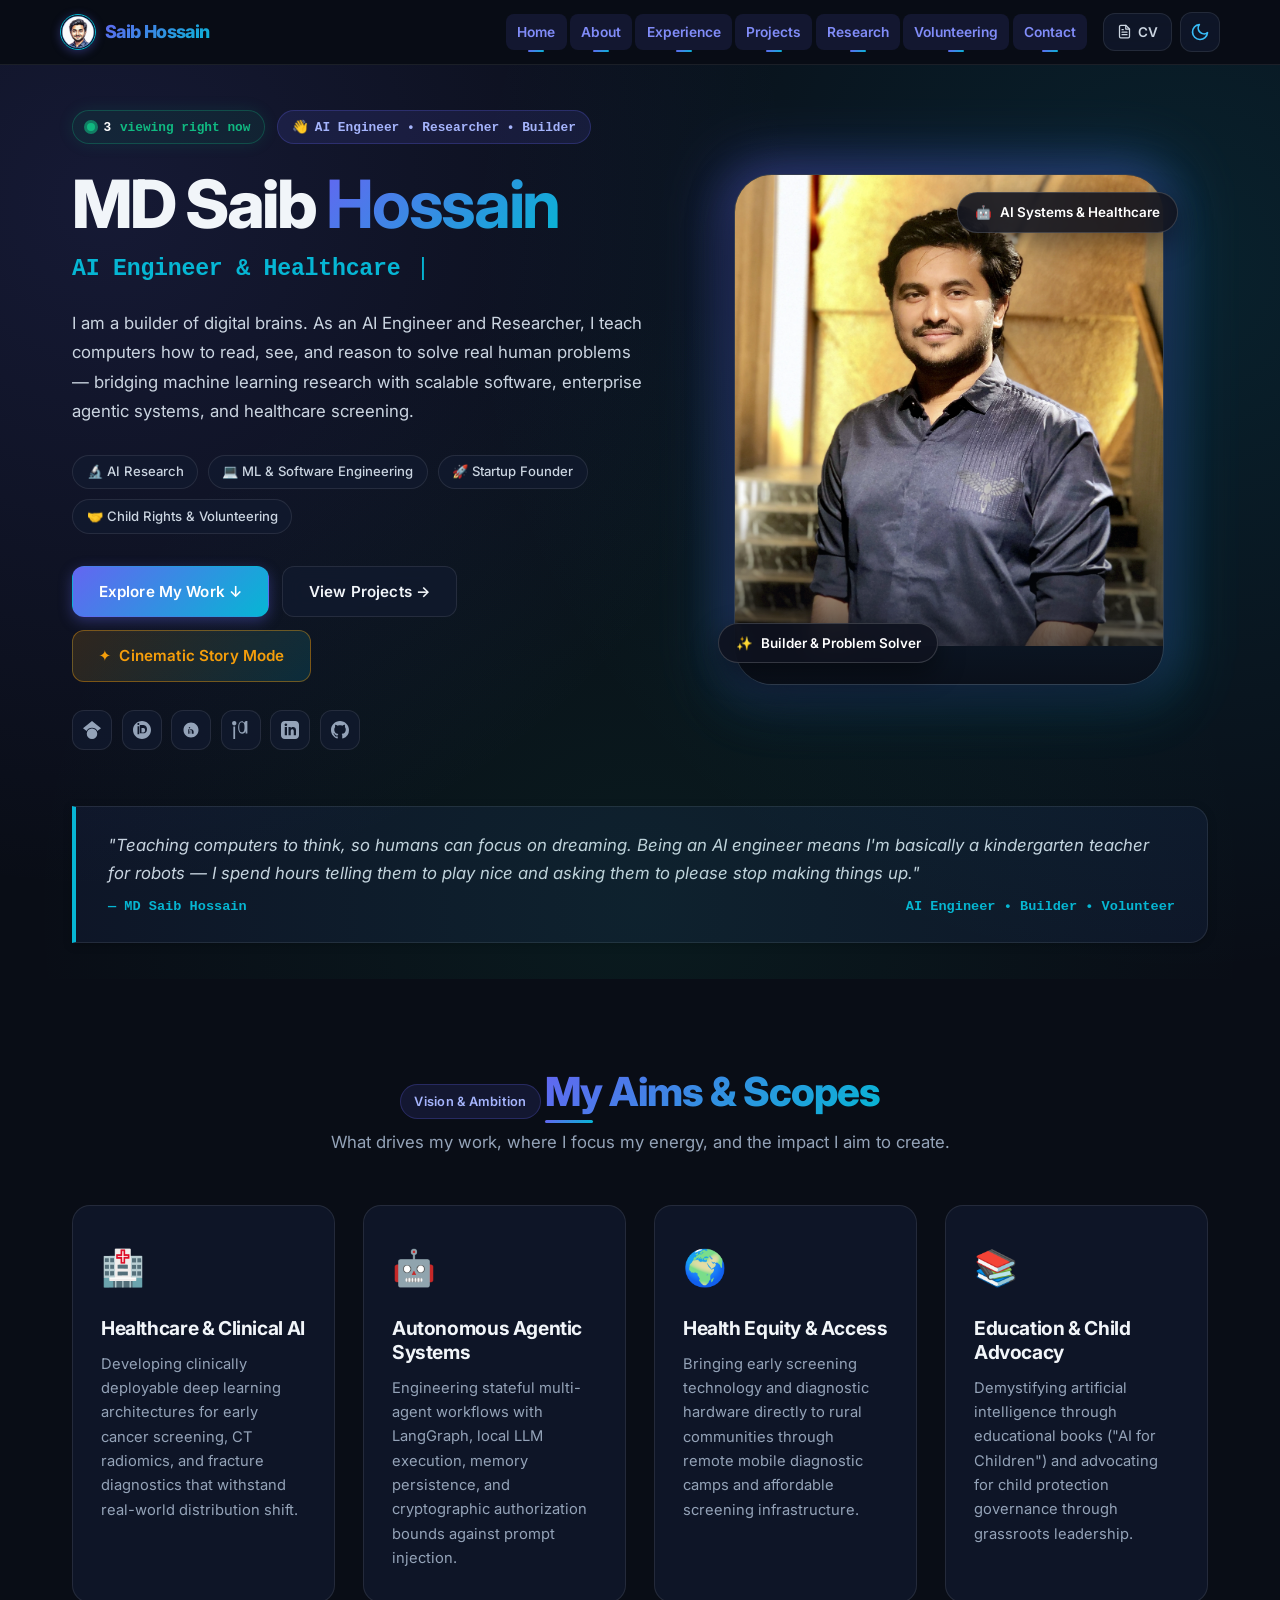
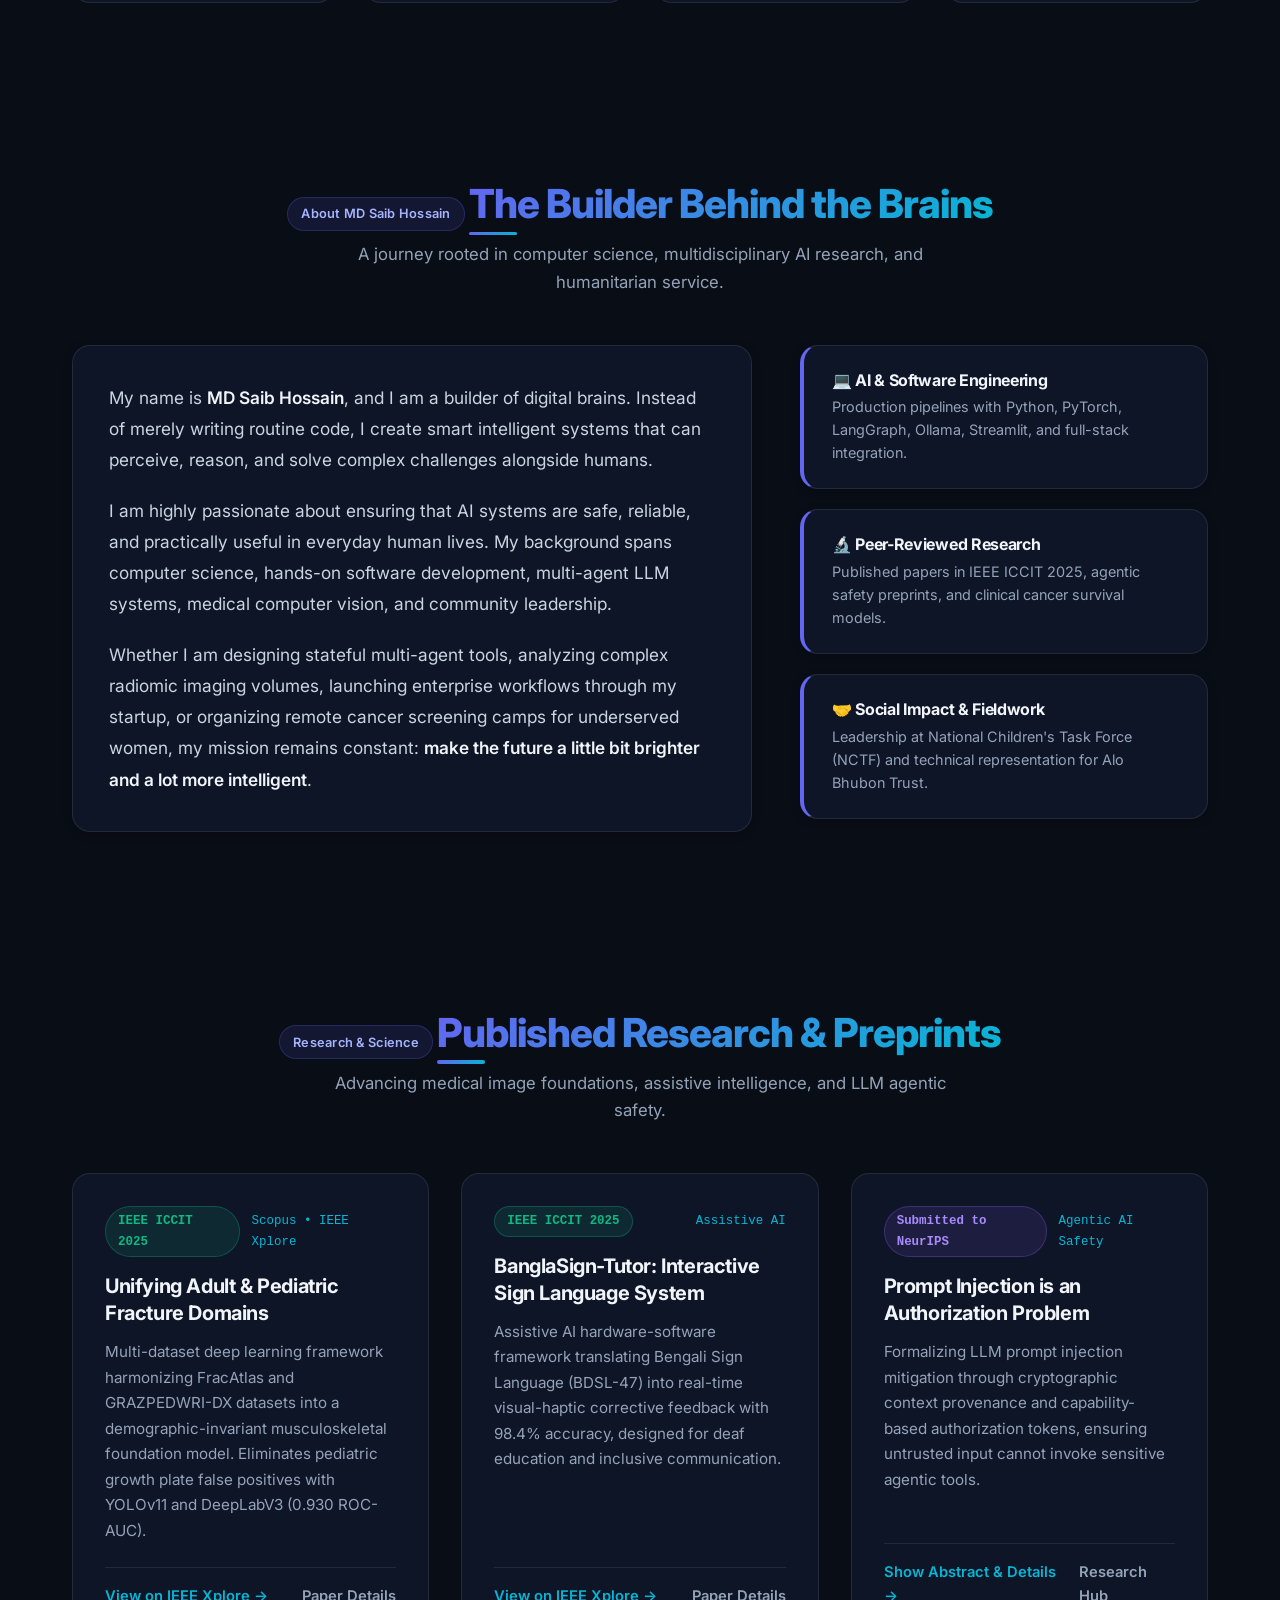
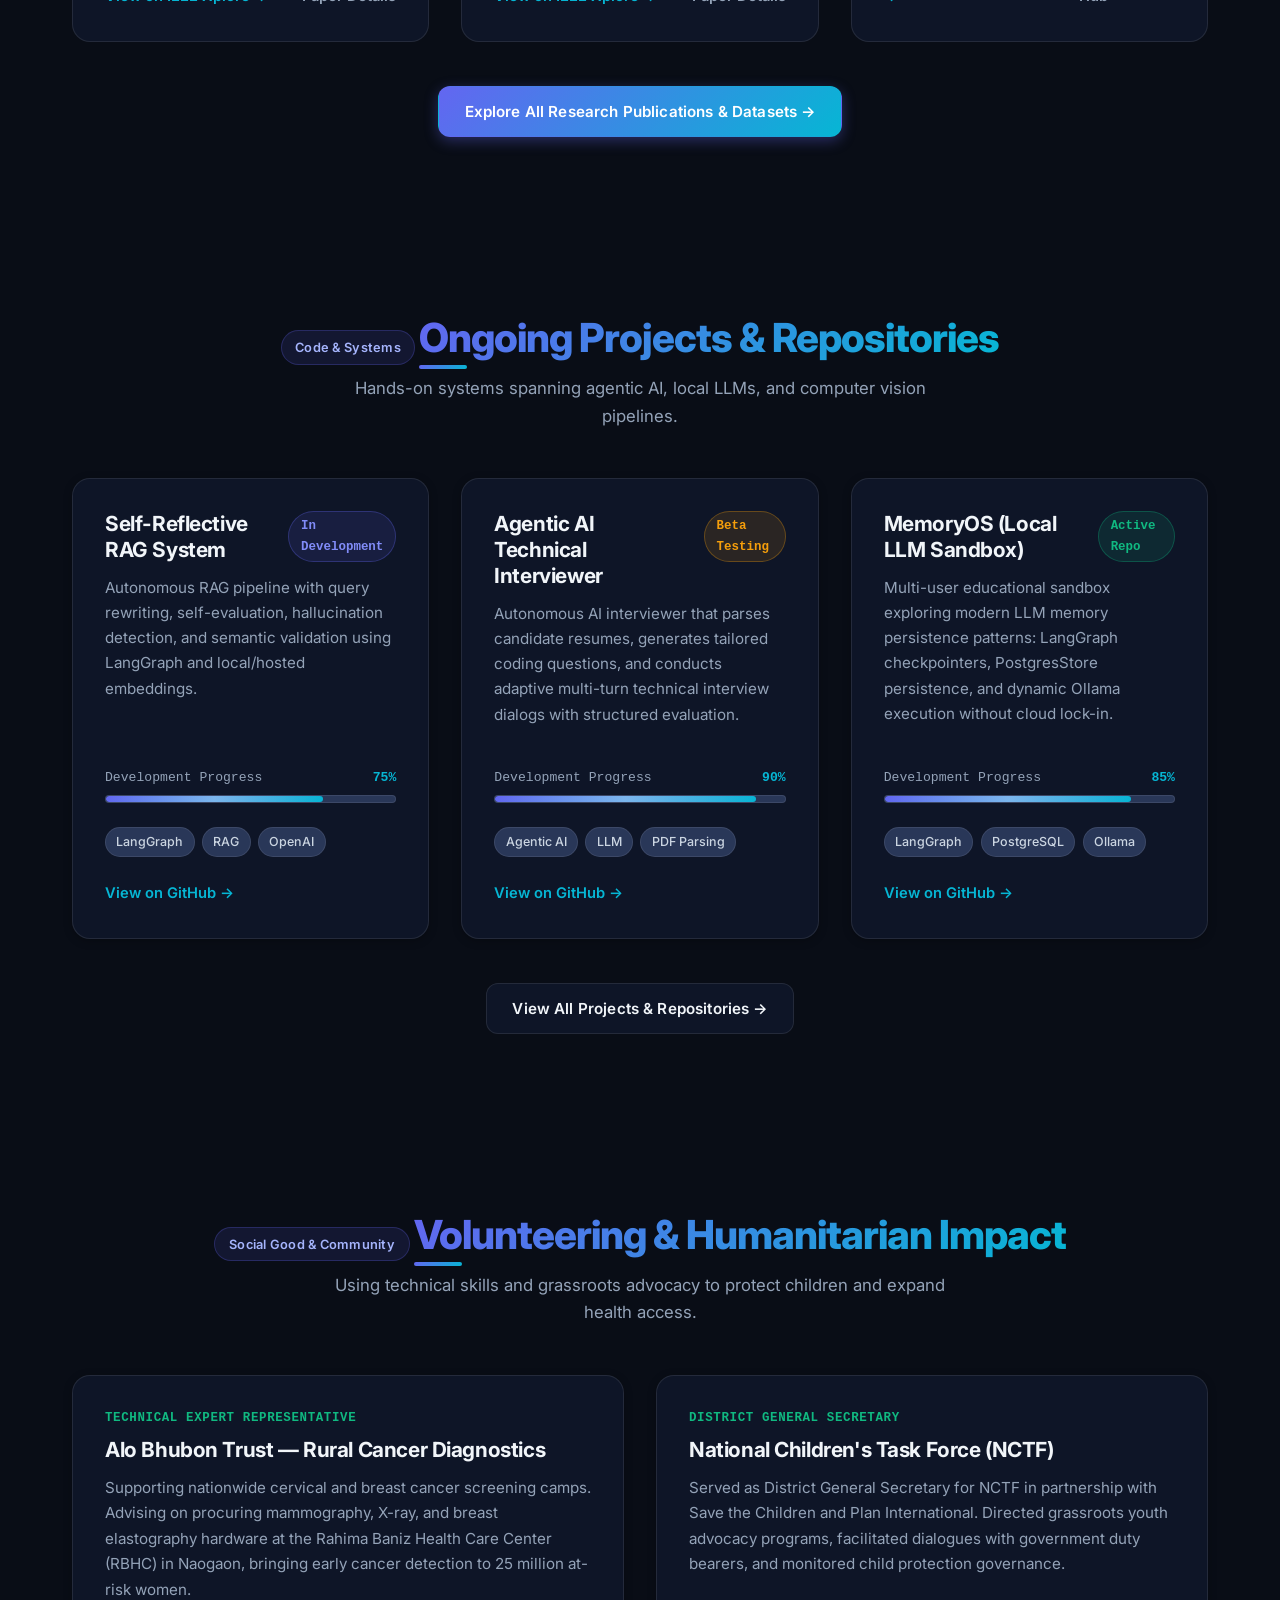
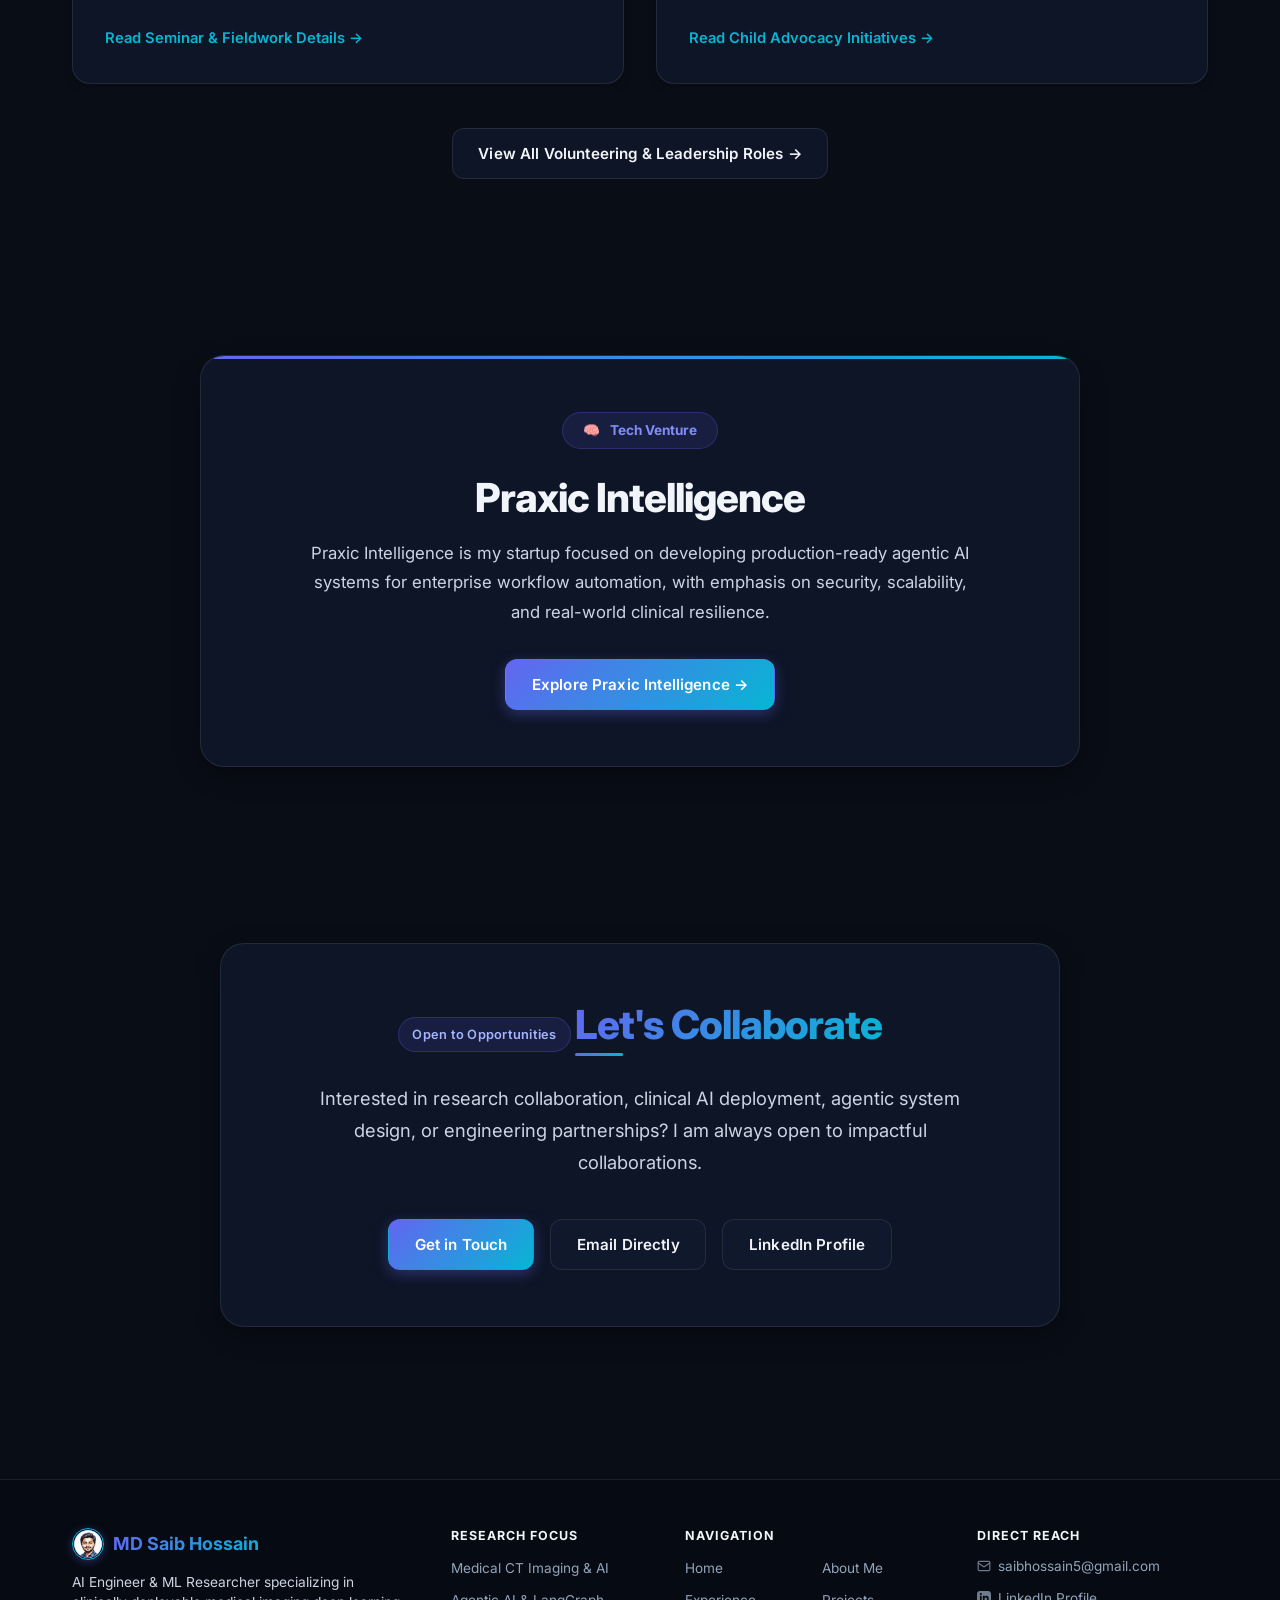
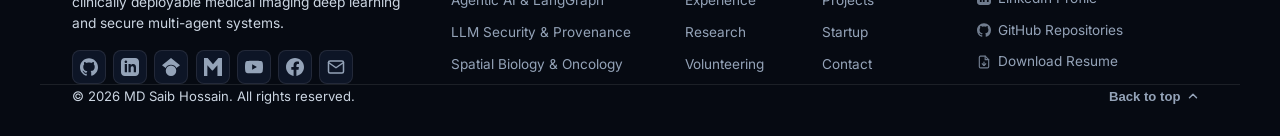
==== commit a9b6f0e2: "new update" ====
--- a/index.html
+++ b/index.html
@@ -108,11 +108,11 @@
     rel="stylesheet">
 
   <!-- Core Design System CSS -->
-  <link rel="stylesheet" href="assets/css/base.css" />
-  <link rel="stylesheet" href="assets/css/components.css" />
-  <link rel="stylesheet" href="assets/css/layout.css" />
-  <link rel="stylesheet" href="assets/css/animations.css" />
-  <link rel="stylesheet" href="assets/css/main.css" />
+  <link rel="stylesheet" href="assets/css/base.css?v=3" />
+  <link rel="stylesheet" href="assets/css/components.css?v=3" />
+  <link rel="stylesheet" href="assets/css/layout.css?v=3" />
+  <link rel="stylesheet" href="assets/css/animations.css?v=3" />
+  <link rel="stylesheet" href="assets/css/main.css?v=3" />
 
   <!-- Favicon & Search Result Icons -->
   <link rel="icon" type="image/png" sizes="192x192" href="assets/images/icon-192x192.png" />
@@ -279,7 +279,8 @@
 
             <!-- Live Status & Personal Greeting -->
             <div class="hero-status-row">
-              <div class="live-visitor-pill" id="live-visitor-pill" title="Live active sessions exploring this portfolio right now">
+              <div class="live-visitor-pill" id="live-visitor-pill"
+                title="Live active sessions exploring this portfolio right now">
                 <span class="live-dot-pulse"></span>
                 <span class="live-count-number" id="live-visitor-count">4</span>
                 <span>viewing right now</span>
@@ -302,7 +303,9 @@
 
             <!-- Personal Mission Narrative -->
             <p class="hero-bio">
-              I am a builder of digital brains. As an AI Engineer and Researcher, I teach computers how to read, see, and reason to solve real human problems — bridging machine learning research with scalable software, enterprise agentic systems, and healthcare screening.
+              I am a builder of digital brains. As an AI Engineer and Researcher, I teach computers how to read, see,
+              and reason to solve real human problems — bridging machine learning research with scalable software,
+              enterprise agentic systems, and healthcare screening.
             </p>
 
             <!-- Dimension Pillars Chips -->
@@ -321,30 +324,55 @@
               <a href="pages/projects/index.html" class="btn btn-outline">
                 View Projects →
               </a>
-              <a href="animated/index.html" class="btn btn-story-mode" title="Experience full-screen cinematic scrollytelling">
+              <a href="animated/index.html" class="btn btn-story-mode"
+                title="Experience full-screen cinematic scrollytelling">
                 <span>✦</span> Cinematic Story Mode
               </a>
             </div>
 
             <!-- Academic & Social HUD Profiles -->
             <div class="hero-social-row">
-              <a href="https://scholar.google.com/citations?user=zH0QciUAAAAJ&hl=en" target="_blank" rel="noopener noreferrer" class="hero-social-link" title="Google Scholar">
-                <svg viewBox="0 0 24 24"><path d="M12 24a7 7 0 1 1 0-14 7 7 0 0 1 0 14zm0-24L0 9.5l4.838 3.94A8 8 0 0 1 12 9a8 8 0 0 1 7.162 4.44L24 9.5z"/></svg>
-              </a>
-              <a href="https://orcid.org/0009-0004-2595-2742" target="_blank" rel="noopener noreferrer" class="hero-social-link" title="ORCID iD">
-                <svg viewBox="0 0 256 256"><path d="M128 0C57.307 0 0 57.307 0 128s57.307 128 128 128 128-57.307 128-128S198.693 0 128 0zm-39.73 189.78H64.44V73.34h23.83v116.44zm-11.91-131.6c-7.9 0-14.3-6.4-14.3-14.3 0-7.9 6.4-14.3 14.3-14.3 7.9 0 14.3 6.4 14.3 14.3 0 7.9-6.4 14.3-14.3 14.3zm113.62 93.38c-14.93 23.36-40.4 23.36-58.4 23.36h-34.9v-116.4h34.9c18 0 43.47 0 58.4 23.36 12.3 19.23 12.3 50.45 0 69.68zm-54.8-51.27h-14.6v64.67h14.6c18.5 0 37.3 0 37.3-32.34 0-32.33-18.8-32.33-37.3-32.33z"/></svg>
-              </a>
-              <a href="https://ieeexplore.ieee.org/author/37088589400" target="_blank" rel="noopener noreferrer" class="hero-social-link" title="IEEE Xplore">
-                <svg viewBox="0 0 24 24"><path d="M12 2C6.48 2 2 6.48 2 12s4.48 10 10 10 10-4.48 10-10S17.52 2 12 2zm-1 15h-2v-6h2v6zm-1-7c-.55 0-1-.45-1-1s.45-1 1-1 1 .45 1 1-.45 1-1 1zm5 7h-2v-3.5c0-.83-.67-1.5-1.5-1.5S10 12.67 10 13.5V17H8v-6h2v.9c.56-.63 1.39-1.02 2.3-1.02 1.77 0 3.2 1.43 3.2 3.2V17z"/></svg>
-              </a>
-              <a href="https://www.researchgate.net/profile/Saib-Hossain?ev=hdr_xprf" target="_blank" rel="noopener noreferrer" class="hero-social-link" title="ResearchGate">
-                <svg viewBox="0 0 24 24"><path d="M19.586 0c-.818 0-1.508.19-2.072.565-.563.377-.97.936-1.213 1.68a3.193 3.193 0 0 0-1.128-.97C14.73.57 14.157.432 13.45.432c-1.122 0-2.077.34-2.866 1.02-.79.68-1.378 1.64-1.765 2.883-.387 1.242-.58 2.684-.58 4.327 0 1.65.203 3.1.61 4.348.406 1.25 1.01 2.217 1.81 2.903.8.686 1.782 1.03 2.946 1.03 1.13 0 2.08-.344 2.85-.97.77-.625 1.34-1.517 1.7-2.674v3.39h2.36V0h-1.928zm-4.34 14.28c-.528.528-1.22.792-2.078.792-.857 0-1.545-.264-2.062-.792-.518-.528-.89-1.29-1.118-2.285-.228-.996-.342-2.203-.342-3.62 0-1.42.114-2.628.342-3.623.228-.996.6-1.758 1.118-2.286.517-.527 1.205-.79 2.062-.79.858 0 1.55.263 2.077.79.528.528.898 1.29 1.11 2.286.213.995.32 2.204.32 3.623 0 1.417-.107 2.624-.32 3.62-.212.996-.582 1.757-1.11 2.285zM4.148 7.37H1.79V24h2.358V7.37zM2.969 0C2.15 0 1.472.274.938.823.403 1.37.135 2.08.135 2.95c0 .87.268 1.58.803 2.128.534.548 1.212.822 2.031.822.82 0 1.498-.274 2.032-.822.535-.548.802-1.258.802-2.128 0-.87-.267-1.58-.802-2.127C4.467.274 3.789 0 2.969 0z"/></svg>
-              </a>
-              <a href="https://linkedin.com/in/saibhossain" target="_blank" rel="noopener noreferrer" class="hero-social-link" title="LinkedIn">
-                <svg viewBox="0 0 24 24"><path d="M19 0h-14c-2.761 0-5 2.239-5 5v14c0 2.761 2.239 5 5 5h14c2.762 0 5-2.239 5-5v-14c0-2.761-2.238-5-5-5zm-11 19h-3v-11h3v11zm-1.5-12.268c-.966 0-1.75-.79-1.75-1.764s.784-1.764 1.75-1.764 1.75.79 1.75 1.764-.783 1.764-1.75 1.764zm13.5 12.268h-3v-5.604c0-3.368-4-3.113-4 0v5.604h-3v-11h3v1.765c1.396-2.586 7-2.777 7 2.476v6.759z"/></svg>
-              </a>
-              <a href="https://github.com/Saibhossain" target="_blank" rel="noopener noreferrer" class="hero-social-link" title="GitHub">
-                <svg viewBox="0 0 24 24"><path d="M12 0C5.37 0 0 5.37 0 12c0 5.31 3.435 9.795 8.205 11.385.6.105.825-.255.825-.57 0-.285-.015-1.23-.015-2.235-3.015.555-3.795-.735-4.035-1.41-.135-.345-.72-1.41-1.23-1.695-.42-.225-1.02-.78-.015-.795.945-.015 1.62.87 1.845 1.23 1.08 1.815 2.805 1.305 3.495.99.105-.78.42-1.305.765-1.605-2.67-.3-5.46-1.335-5.46-5.925 0-1.305.465-2.385 1.23-3.225-.12-.3-.54-1.53.12-3.18 0 0 1.005-.315 3.3 1.23.96-.27 1.98-.405 3-.405s2.04.135 3 .405c2.295-1.56 3.3-1.23 3.3-1.23.66 1.65.24 2.88.12 3.18.765.84 1.23 1.905 1.23 3.225 0 4.605-2.805 5.625-5.475 5.925.435.375.81 1.095.81 2.22 0 1.605-.015 2.895-.015 3.3 0 .315.225.69.825.57A12.02 12.02 0 0024 12c0-6.63-5.37-12-12-12z"/></svg>
+              <a href="https://scholar.google.com/citations?user=zH0QciUAAAAJ&hl=en" target="_blank"
+                rel="noopener noreferrer" class="hero-social-link" title="Google Scholar">
+                <svg viewBox="0 0 24 24">
+                  <path
+                    d="M12 24a7 7 0 1 1 0-14 7 7 0 0 1 0 14zm0-24L0 9.5l4.838 3.94A8 8 0 0 1 12 9a8 8 0 0 1 7.162 4.44L24 9.5z" />
+                </svg>
+              </a>
+              <a href="https://orcid.org/0009-0004-2595-2742" target="_blank" rel="noopener noreferrer"
+                class="hero-social-link" title="ORCID iD">
+                <svg viewBox="0 0 256 256">
+                  <path
+                    d="M128 0C57.307 0 0 57.307 0 128s57.307 128 128 128 128-57.307 128-128S198.693 0 128 0zm-39.73 189.78H64.44V73.34h23.83v116.44zm-11.91-131.6c-7.9 0-14.3-6.4-14.3-14.3 0-7.9 6.4-14.3 14.3-14.3 7.9 0 14.3 6.4 14.3 14.3 0 7.9-6.4 14.3-14.3 14.3zm113.62 93.38c-14.93 23.36-40.4 23.36-58.4 23.36h-34.9v-116.4h34.9c18 0 43.47 0 58.4 23.36 12.3 19.23 12.3 50.45 0 69.68zm-54.8-51.27h-14.6v64.67h14.6c18.5 0 37.3 0 37.3-32.34 0-32.33-18.8-32.33-37.3-32.33z" />
+                </svg>
+              </a>
+              <a href="https://ieeexplore.ieee.org/author/37088589400" target="_blank" rel="noopener noreferrer"
+                class="hero-social-link" title="IEEE Xplore">
+                <svg viewBox="0 0 24 24">
+                  <path
+                    d="M12 2C6.48 2 2 6.48 2 12s4.48 10 10 10 10-4.48 10-10S17.52 2 12 2zm-1 15h-2v-6h2v6zm-1-7c-.55 0-1-.45-1-1s.45-1 1-1 1 .45 1 1-.45 1-1 1zm5 7h-2v-3.5c0-.83-.67-1.5-1.5-1.5S10 12.67 10 13.5V17H8v-6h2v.9c.56-.63 1.39-1.02 2.3-1.02 1.77 0 3.2 1.43 3.2 3.2V17z" />
+                </svg>
+              </a>
+              <a href="https://www.researchgate.net/profile/Saib-Hossain?ev=hdr_xprf" target="_blank"
+                rel="noopener noreferrer" class="hero-social-link" title="ResearchGate">
+                <svg viewBox="0 0 24 24">
+                  <path
+                    d="M19.586 0c-.818 0-1.508.19-2.072.565-.563.377-.97.936-1.213 1.68a3.193 3.193 0 0 0-1.128-.97C14.73.57 14.157.432 13.45.432c-1.122 0-2.077.34-2.866 1.02-.79.68-1.378 1.64-1.765 2.883-.387 1.242-.58 2.684-.58 4.327 0 1.65.203 3.1.61 4.348.406 1.25 1.01 2.217 1.81 2.903.8.686 1.782 1.03 2.946 1.03 1.13 0 2.08-.344 2.85-.97.77-.625 1.34-1.517 1.7-2.674v3.39h2.36V0h-1.928zm-4.34 14.28c-.528.528-1.22.792-2.078.792-.857 0-1.545-.264-2.062-.792-.518-.528-.89-1.29-1.118-2.285-.228-.996-.342-2.203-.342-3.62 0-1.42.114-2.628.342-3.623.228-.996.6-1.758 1.118-2.286.517-.527 1.205-.79 2.062-.79.858 0 1.55.263 2.077.79.528.528.898 1.29 1.11 2.286.213.995.32 2.204.32 3.623 0 1.417-.107 2.624-.32 3.62-.212.996-.582 1.757-1.11 2.285zM4.148 7.37H1.79V24h2.358V7.37zM2.969 0C2.15 0 1.472.274.938.823.403 1.37.135 2.08.135 2.95c0 .87.268 1.58.803 2.128.534.548 1.212.822 2.031.822.82 0 1.498-.274 2.032-.822.535-.548.802-1.258.802-2.128 0-.87-.267-1.58-.802-2.127C4.467.274 3.789 0 2.969 0z" />
+                </svg>
+              </a>
+              <a href="https://linkedin.com/in/saibhossain" target="_blank" rel="noopener noreferrer"
+                class="hero-social-link" title="LinkedIn">
+                <svg viewBox="0 0 24 24">
+                  <path
+                    d="M19 0h-14c-2.761 0-5 2.239-5 5v14c0 2.761 2.239 5 5 5h14c2.762 0 5-2.239 5-5v-14c0-2.761-2.238-5-5-5zm-11 19h-3v-11h3v11zm-1.5-12.268c-.966 0-1.75-.79-1.75-1.764s.784-1.764 1.75-1.764 1.75.79 1.75 1.764-.783 1.764-1.75 1.764zm13.5 12.268h-3v-5.604c0-3.368-4-3.113-4 0v5.604h-3v-11h3v1.765c1.396-2.586 7-2.777 7 2.476v6.759z" />
+                </svg>
+              </a>
+              <a href="https://github.com/Saibhossain" target="_blank" rel="noopener noreferrer"
+                class="hero-social-link" title="GitHub">
+                <svg viewBox="0 0 24 24">
+                  <path
+                    d="M12 0C5.37 0 0 5.37 0 12c0 5.31 3.435 9.795 8.205 11.385.6.105.825-.255.825-.57 0-.285-.015-1.23-.015-2.235-3.015.555-3.795-.735-4.035-1.41-.135-.345-.72-1.41-1.23-1.695-.42-.225-1.02-.78-.015-.795.945-.015 1.62.87 1.845 1.23 1.08 1.815 2.805 1.305 3.495.99.105-.78.42-1.305.765-1.605-2.67-.3-5.46-1.335-5.46-5.925 0-1.305.465-2.385 1.23-3.225-.12-.3-.54-1.53.12-3.18 0 0 1.005-.315 3.3 1.23.96-.27 1.98-.405 3-.405s2.04.135 3 .405c2.295-1.56 3.3-1.23 3.3-1.23.66 1.65.24 2.88.12 3.18.765.84 1.23 1.905 1.23 3.225 0 4.605-2.805 5.625-5.475 5.925.435.375.81 1.095.81 2.22 0 1.605-.015 2.895-.015 3.3 0 .315.225.69.825.57A12.02 12.02 0 0024 12c0-6.63-5.37-12-12-12z" />
+                </svg>
               </a>
             </div>
           </div>
@@ -365,9 +393,9 @@
               <div class="profile-glass-card">
                 <div class="profile-img-frame">
                   <picture>
-                    <source srcset="assets/images/profile.jpg" type="image/avif">
-                    <source srcset="assets/images/profile.jpg" type="image/webp">
-                    <img src="assets/images/profile.jpg" alt="MD Saib Hossain, AI Engineer & Researcher" class="profile-pic" width="350" height="350" loading="eager" />
+                    <source srcset="assets/images/profile.webp?v=2" type="image/webp">
+                    <img src="assets/images/profile.jpg?v=2" alt="MD Saib Hossain, AI Engineer &amp; Researcher"
+                      class="profile-pic" width="420" height="490" loading="eager" />
                   </picture>
                   <div class="profile-glass-overlay"></div>
                 </div>
@@ -380,7 +408,9 @@
         <!-- Personal Philosophy & Humor Quote Card -->
         <div class="personality-quote-card">
           <p class="personality-quote-text">
-            "Teaching computers to think, so humans can focus on dreaming. Being an AI engineer means I'm basically a kindergarten teacher for robots — I spend hours telling them to play nice and asking them to please stop making things up."
+            "Teaching computers to think, so humans can focus on dreaming. Being an AI engineer means I'm basically a
+            kindergarten teacher for robots — I spend hours telling them to play nice and asking them to please stop
+            making things up."
           </p>
           <div class="personality-quote-meta">
             <span>— MD Saib Hossain</span>
@@ -408,7 +438,8 @@
             <span class="aim-icon">🏥</span>
             <h4 class="aim-title">Healthcare &amp; Clinical AI</h4>
             <p class="aim-desc">
-              Developing clinically deployable deep learning architectures for early cancer screening, CT radiomics, and fracture diagnostics that withstand real-world distribution shift.
+              Developing clinically deployable deep learning architectures for early cancer screening, CT radiomics, and
+              fracture diagnostics that withstand real-world distribution shift.
             </p>
           </div>
 
@@ -417,7 +448,8 @@
             <span class="aim-icon">🤖</span>
             <h4 class="aim-title">Autonomous Agentic Systems</h4>
             <p class="aim-desc">
-              Engineering stateful multi-agent workflows with LangGraph, local LLM execution, memory persistence, and cryptographic authorization bounds against prompt injection.
+              Engineering stateful multi-agent workflows with LangGraph, local LLM execution, memory persistence, and
+              cryptographic authorization bounds against prompt injection.
             </p>
           </div>
 
@@ -426,7 +458,8 @@
             <span class="aim-icon">🌍</span>
             <h4 class="aim-title">Health Equity &amp; Access</h4>
             <p class="aim-desc">
-              Bringing early screening technology and diagnostic hardware directly to rural communities through remote mobile diagnostic camps and affordable screening infrastructure.
+              Bringing early screening technology and diagnostic hardware directly to rural communities through remote
+              mobile diagnostic camps and affordable screening infrastructure.
             </p>
           </div>
 
@@ -435,7 +468,8 @@
             <span class="aim-icon">📚</span>
             <h4 class="aim-title">Education &amp; Child Advocacy</h4>
             <p class="aim-desc">
-              Demystifying artificial intelligence through educational books ("AI for Children") and advocating for child protection governance through grassroots leadership.
+              Demystifying artificial intelligence through educational books ("AI for Children") and advocating for
+              child protection governance through grassroots leadership.
             </p>
           </div>
         </div>
@@ -457,13 +491,20 @@
           <!-- Left: Narrative -->
           <div class="about-narrative glass-card" style="padding: 2.25rem;">
             <p>
-              My name is <strong>MD Saib Hossain</strong>, and I am a builder of digital brains. Instead of merely writing routine code, I create smart intelligent systems that can perceive, reason, and solve complex challenges alongside humans.
+              My name is <strong>MD Saib Hossain</strong>, and I am a builder of digital brains. Instead of merely
+              writing routine code, I create smart intelligent systems that can perceive, reason, and solve complex
+              challenges alongside humans.
             </p>
             <p>
-              I am highly passionate about ensuring that AI systems are safe, reliable, and practically useful in everyday human lives. My background spans computer science, hands-on software development, multi-agent LLM systems, medical computer vision, and community leadership.
+              I am highly passionate about ensuring that AI systems are safe, reliable, and practically useful in
+              everyday human lives. My background spans computer science, hands-on software development, multi-agent LLM
+              systems, medical computer vision, and community leadership.
             </p>
             <p>
-              Whether I am designing stateful multi-agent tools, analyzing complex radiomic imaging volumes, launching enterprise workflows through my startup, or organizing remote cancer screening camps for underserved women, my mission remains constant: <strong>make the future a little bit brighter and a lot more intelligent</strong>.
+              Whether I am designing stateful multi-agent tools, analyzing complex radiomic imaging volumes, launching
+              enterprise workflows through my startup, or organizing remote cancer screening camps for underserved
+              women, my mission remains constant: <strong>make the future a little bit brighter and a lot more
+                intelligent</strong>.
             </p>
           </div>
 
@@ -471,15 +512,18 @@
           <div class="about-highlights-deck">
             <div class="highlight-box">
               <h4 class="highlight-box-title">💻 AI &amp; Software Engineering</h4>
-              <p class="highlight-box-desc">Production pipelines with Python, PyTorch, LangGraph, Ollama, Streamlit, and full-stack integration.</p>
+              <p class="highlight-box-desc">Production pipelines with Python, PyTorch, LangGraph, Ollama, Streamlit, and
+                full-stack integration.</p>
             </div>
             <div class="highlight-box">
               <h4 class="highlight-box-title">🔬 Peer-Reviewed Research</h4>
-              <p class="highlight-box-desc">Published papers in IEEE ICCIT 2025, agentic safety preprints, and clinical cancer survival models.</p>
+              <p class="highlight-box-desc">Published papers in IEEE ICCIT 2025, agentic safety preprints, and clinical
+                cancer survival models.</p>
             </div>
             <div class="highlight-box">
               <h4 class="highlight-box-title">🤝 Social Impact &amp; Fieldwork</h4>
-              <p class="highlight-box-desc">Leadership at National Children's Task Force (NCTF) and technical representation for Alo Bhubon Trust.</p>
+              <p class="highlight-box-desc">Leadership at National Children's Task Force (NCTF) and technical
+                representation for Alo Bhubon Trust.</p>
             </div>
           </div>
         </div>
@@ -503,14 +547,18 @@
           <div class="featured-research-card">
             <div class="research-card-header">
               <span class="venue-tag published">IEEE ICCIT 2025</span>
-              <span style="font-family: var(--font-mono); font-size: 0.78rem; color: var(--accent);">Scopus • IEEE Xplore</span>
+              <span style="font-family: var(--font-mono); font-size: 0.78rem; color: var(--accent);">Scopus • IEEE
+                Xplore</span>
             </div>
             <h3 class="research-card-title">Unifying Adult &amp; Pediatric Fracture Domains</h3>
             <p class="research-card-desc">
-              Multi-dataset deep learning framework harmonizing FracAtlas and GRAZPEDWRI-DX datasets into a demographic-invariant musculoskeletal foundation model. Eliminates pediatric growth plate false positives with YOLOv11 and DeepLabV3 (0.930 ROC-AUC).
+              Multi-dataset deep learning framework harmonizing FracAtlas and GRAZPEDWRI-DX datasets into a
+              demographic-invariant musculoskeletal foundation model. Eliminates pediatric growth plate false positives
+              with YOLOv11 and DeepLabV3 (0.930 ROC-AUC).
             </p>
             <div class="research-card-footer">
-              <a href="https://ieeexplore.ieee.org/document/11491681" target="_blank" rel="noopener noreferrer" class="research-card-link">
+              <a href="https://ieeexplore.ieee.org/document/11491681" target="_blank" rel="noopener noreferrer"
+                class="research-card-link">
                 View on IEEE Xplore →
               </a>
               <a href="pages/research/index.html" class="research-card-link" style="color: var(--text-muted);">
@@ -527,10 +575,13 @@
             </div>
             <h3 class="research-card-title">BanglaSign-Tutor: Interactive Sign Language System</h3>
             <p class="research-card-desc">
-              Assistive AI hardware-software framework translating Bengali Sign Language (BDSL-47) into real-time visual-haptic corrective feedback with 98.4% accuracy, designed for deaf education and inclusive communication.
+              Assistive AI hardware-software framework translating Bengali Sign Language (BDSL-47) into real-time
+              visual-haptic corrective feedback with 98.4% accuracy, designed for deaf education and inclusive
+              communication.
             </p>
             <div class="research-card-footer">
-              <a href="https://ieeexplore.ieee.org/document/11491587" target="_blank" rel="noopener noreferrer" class="research-card-link">
+              <a href="https://ieeexplore.ieee.org/document/11491587" target="_blank" rel="noopener noreferrer"
+                class="research-card-link">
                 View on IEEE Xplore →
               </a>
               <a href="pages/research/index.html" class="research-card-link" style="color: var(--text-muted);">
@@ -543,11 +594,13 @@
           <div class="featured-research-card">
             <div class="research-card-header">
               <span class="venue-tag submitted">Submitted to NeurIPS</span>
-              <span style="font-family: var(--font-mono); font-size: 0.78rem; color: var(--accent);">Agentic AI Safety</span>
+              <span style="font-family: var(--font-mono); font-size: 0.78rem; color: var(--accent);">Agentic AI
+                Safety</span>
             </div>
             <h3 class="research-card-title">Prompt Injection is an Authorization Problem</h3>
             <p class="research-card-desc">
-              Formalizing LLM prompt injection mitigation through cryptographic context provenance and capability-based authorization tokens, ensuring untrusted input cannot invoke sensitive agentic tools.
+              Formalizing LLM prompt injection mitigation through cryptographic context provenance and capability-based
+              authorization tokens, ensuring untrusted input cannot invoke sensitive agentic tools.
             </p>
             <div class="research-card-footer">
               <a href="#" class="research-link research-card-link" data-modal="research-1">
@@ -586,10 +639,13 @@
           <div class="project-card">
             <div class="project-header">
               <h4 class="project-title">Self-Reflective RAG System</h4>
-              <span class="venue-tag" style="background: rgba(99, 102, 241, 0.12); color: var(--primary-light); border-color: rgba(99, 102, 241, 0.3);">In Development</span>
+              <span class="venue-tag"
+                style="background: rgba(99, 102, 241, 0.12); color: var(--primary-light); border-color: rgba(99, 102, 241, 0.3);">In
+                Development</span>
             </div>
             <p class="project-desc">
-              Autonomous RAG pipeline with query rewriting, self-evaluation, hallucination detection, and semantic validation using LangGraph and local/hosted embeddings.
+              Autonomous RAG pipeline with query rewriting, self-evaluation, hallucination detection, and semantic
+              validation using LangGraph and local/hosted embeddings.
             </p>
             <div class="progress-container">
               <div class="progress-label">
@@ -605,7 +661,8 @@
               <span class="tech-tag">RAG</span>
               <span class="tech-tag">OpenAI</span>
             </div>
-            <a href="https://github.com/Saibhossain/self_rag_system" target="_blank" rel="noopener noreferrer" class="project-link">
+            <a href="https://github.com/Saibhossain/self_rag_system" target="_blank" rel="noopener noreferrer"
+              class="project-link">
               View on GitHub →
             </a>
           </div>
@@ -614,10 +671,13 @@
           <div class="project-card">
             <div class="project-header">
               <h4 class="project-title">Agentic AI Technical Interviewer</h4>
-              <span class="venue-tag" style="background: rgba(245, 158, 11, 0.12); color: #f59e0b; border-color: rgba(245, 158, 11, 0.3);">Beta Testing</span>
+              <span class="venue-tag"
+                style="background: rgba(245, 158, 11, 0.12); color: #f59e0b; border-color: rgba(245, 158, 11, 0.3);">Beta
+                Testing</span>
             </div>
             <p class="project-desc">
-              Autonomous AI interviewer that parses candidate resumes, generates tailored coding questions, and conducts adaptive multi-turn technical interview dialogs with structured evaluation.
+              Autonomous AI interviewer that parses candidate resumes, generates tailored coding questions, and conducts
+              adaptive multi-turn technical interview dialogs with structured evaluation.
             </p>
             <div class="progress-container">
               <div class="progress-label">
@@ -633,7 +693,8 @@
               <span class="tech-tag">LLM</span>
               <span class="tech-tag">PDF Parsing</span>
             </div>
-            <a href="https://github.com/Saibhossain/Interview-agent" target="_blank" rel="noopener noreferrer" class="project-link">
+            <a href="https://github.com/Saibhossain/Interview-agent" target="_blank" rel="noopener noreferrer"
+              class="project-link">
               View on GitHub →
             </a>
           </div>
@@ -645,7 +706,8 @@
               <span class="venue-tag published">Active Repo</span>
             </div>
             <p class="project-desc">
-              Multi-user educational sandbox exploring modern LLM memory persistence patterns: LangGraph checkpointers, PostgresStore persistence, and dynamic Ollama execution without cloud lock-in.
+              Multi-user educational sandbox exploring modern LLM memory persistence patterns: LangGraph checkpointers,
+              PostgresStore persistence, and dynamic Ollama execution without cloud lock-in.
             </p>
             <div class="progress-container">
               <div class="progress-label">
@@ -661,7 +723,8 @@
               <span class="tech-tag">PostgreSQL</span>
               <span class="tech-tag">Ollama</span>
             </div>
-            <a href="https://github.com/Saibhossain/MemoryOS.git" target="_blank" rel="noopener noreferrer" class="project-link">
+            <a href="https://github.com/Saibhossain/MemoryOS.git" target="_blank" rel="noopener noreferrer"
+              class="project-link">
               View on GitHub →
             </a>
           </div>
@@ -694,7 +757,9 @@
             <span class="volunteer-badge">Technical Expert Representative</span>
             <h4 class="volunteer-title">Alo Bhubon Trust — Rural Cancer Diagnostics</h4>
             <p class="volunteer-desc">
-              Supporting nationwide cervical and breast cancer screening camps. Advising on procuring mammography, X-ray, and breast elastography hardware at the Rahima Baniz Health Care Center (RBHC) in Naogaon, bringing early cancer detection to 25 million at-risk women.
+              Supporting nationwide cervical and breast cancer screening camps. Advising on procuring mammography,
+              X-ray, and breast elastography hardware at the Rahima Baniz Health Care Center (RBHC) in Naogaon, bringing
+              early cancer detection to 25 million at-risk women.
             </p>
             <a href="pages/volunteering/index.html" class="research-card-link">
               Read Seminar &amp; Fieldwork Details →
@@ -706,7 +771,9 @@
             <span class="volunteer-badge">District General Secretary</span>
             <h4 class="volunteer-title">National Children's Task Force (NCTF)</h4>
             <p class="volunteer-desc">
-              Served as District General Secretary for NCTF in partnership with Save the Children and Plan International. Directed grassroots youth advocacy programs, facilitated dialogues with government duty bearers, and monitored child protection governance.
+              Served as District General Secretary for NCTF in partnership with Save the Children and Plan
+              International. Directed grassroots youth advocacy programs, facilitated dialogues with government duty
+              bearers, and monitored child protection governance.
             </p>
             <a href="pages/volunteering/index.html" class="research-card-link">
               Read Child Advocacy Initiatives →
@@ -732,7 +799,8 @@
           </div>
           <h3 id="startup-heading" class="startup-title">Praxic Intelligence</h3>
           <p class="startup-desc">
-            Praxic Intelligence is my startup focused on developing production-ready agentic AI systems for enterprise workflow automation, with emphasis on security, scalability, and real-world clinical resilience.
+            Praxic Intelligence is my startup focused on developing production-ready agentic AI systems for enterprise
+            workflow automation, with emphasis on security, scalability, and real-world clinical resilience.
           </p>
           <a href="pages/startup/index.html" class="btn btn-primary">
             Explore Praxic Intelligence →
@@ -748,7 +816,8 @@
           <span class="badge">Open to Opportunities</span>
           <h2 id="collab-heading" class="section-title text-gradient">Let's Collaborate</h2>
           <p class="collab-text">
-            Interested in research collaboration, clinical AI deployment, agentic system design, or engineering partnerships? I am always open to impactful collaborations.
+            Interested in research collaboration, clinical AI deployment, agentic system design, or engineering
+            partnerships? I am always open to impactful collaborations.
           </p>
           <div class="collab-actions">
             <a href="pages/contact/index.html" class="btn btn-primary">
@@ -757,7 +826,8 @@
             <a href="mailto:saibhossain5@gmail.com" class="btn btn-outline">
               Email Directly
             </a>
-            <a href="https://linkedin.com/in/saibhossain" target="_blank" rel="noopener noreferrer" class="btn btn-outline">
+            <a href="https://linkedin.com/in/saibhossain" target="_blank" rel="noopener noreferrer"
+              class="btn btn-outline">
               LinkedIn Profile
             </a>
           </div>
@@ -773,7 +843,7 @@
   <!-- Shared Scripts -->
   <script src="assets/js/core/config.js"></script>
   <script src="assets/js/core/utils.js"></script>
-  <script src="assets/js/core/nav.js"></script>
+  <script src="assets/js/core/nav.js?v=2"></script>
 
   <!-- Main JS -->
   <script src="assets/js/main.js"></script>
--- a/assets/css/base.css
+++ b/assets/css/base.css
@@ -184,6 +184,8 @@
   scroll-behavior: smooth;
   font-size: 16px;
   -webkit-text-size-adjust: 100%;
+  overflow-x: hidden;
+  max-width: 100%;
 }
 
 body {
@@ -192,7 +194,9 @@
   font-family: var(--font-sans);
   line-height: 1.65;
   overflow-x: hidden;
+  max-width: 100%;
   min-height: 100vh;
+  min-height: 100dvh;
   display: flex;
   flex-direction: column;
   -webkit-font-smoothing: antialiased;
--- a/assets/css/components.css
+++ b/assets/css/components.css
@@ -39,8 +39,15 @@
 }
 
 /* Card variants */
-.glass-card-sm { padding: 1.25rem; border-radius: var(--radius-md); }
-.glass-card-lg { padding: 2.5rem; border-radius: var(--radius-xl); }
+.glass-card-sm {
+  padding: 1.25rem;
+  border-radius: var(--radius-md);
+}
+
+.glass-card-lg {
+  padding: 2.5rem;
+  border-radius: var(--radius-xl);
+}
 
 /* ===== GRADIENT TEXT ===== */
 .gradient-text,
@@ -314,6 +321,35 @@
   filter: brightness(1.1);
 }
 
+/* Compact Laptop Navigation (993px to 1180px) */
+@media (max-width: 1180px) and (min-width: 993px) {
+  .nav-container {
+    padding: 0 1rem;
+  }
+
+  .nav-links {
+    gap: 0.15rem;
+  }
+
+  .nav-links a {
+    padding: 0.38rem 0.52rem;
+    font-size: 0.82rem;
+  }
+
+  .nav-actions {
+    gap: 0.4rem;
+  }
+
+  .nav-cv-download {
+    display: none;
+  }
+
+  .nav-cv-view {
+    padding: 0.38rem 0.65rem;
+    font-size: 0.8rem;
+  }
+}
+
 /* Theme Toggle Button */
 .theme-toggle-btn {
   background: var(--surface);
@@ -423,13 +459,22 @@
   transition: transform var(--transition-normal);
 }
 
-.hamburger::before { top: -7px; }
-.hamburger::after { top: 7px; }
-
-.nav-toggle.active .hamburger { background: transparent; }
+.hamburger::before {
+  top: -7px;
+}
+
+.hamburger::after {
+  top: 7px;
+}
+
+.nav-toggle.active .hamburger {
+  background: transparent;
+}
+
 .nav-toggle.active .hamburger::before {
   transform: rotate(45deg) translate(5px, 5px);
 }
+
 .nav-toggle.active .hamburger::after {
   transform: rotate(-45deg) translate(5px, -5px);
 }
@@ -656,45 +701,58 @@
 .footer {
   border-top: 1px solid var(--border);
   background: var(--footer-bg);
-  padding: 4.5rem 0 2.5rem 0;
+  padding: 3rem 0 1.75rem 0;
   color: var(--text-muted);
-  margin-top: 6rem;
+  margin-top: clamp(3rem, 5vw, 4.5rem);
   position: relative;
 }
 
 .footer-grid {
   display: grid;
-  grid-template-columns: 2fr 1fr 1fr 1.2fr;
-  gap: 3rem;
-  margin-bottom: 3.5rem;
+  grid-template-columns: 1.8fr 1.05fr 1.35fr 1.2fr;
+  gap: clamp(1.5rem, 2.5vw, 2.5rem);
+  margin-bottom: 2rem;
+  align-items: start;
 }
 
 .footer-brand {
   display: flex;
   flex-direction: column;
-  gap: 1.25rem;
+  gap: 0.75rem;
 }
 
 .footer-logo {
   display: inline-flex;
   align-items: center;
-  gap: 0.6rem;
-  font-size: 1.35rem;
-  font-weight: 800;
+  gap: 0.55rem;
+  font-size: 1.15rem;
+  font-weight: 700;
+  color: var(--text);
   text-decoration: none;
+  transition: opacity var(--transition-fast);
+}
+
+.footer-logo:hover {
+  opacity: 0.9;
+}
+
+.footer-logo .logo-badge-img {
+  width: 32px;
+  height: 32px;
 }
 
 .footer-tagline {
-  line-height: 1.7;
+  line-height: 1.5;
   color: var(--text-secondary);
-  font-size: 0.95rem;
-  max-width: 380px;
+  font-size: 0.86rem;
+  max-width: 340px;
+  margin: 0;
 }
 
 .footer-social-links {
   display: flex;
-  gap: 0.6rem;
-  margin-top: 0.5rem;
+  gap: 0.45rem;
+  margin-top: 0.25rem;
   flex-wrap: wrap;
 }
 
@@ -702,9 +760,9 @@
   display: inline-flex;
   align-items: center;
   justify-content: center;
-  width: 38px;
-  height: 38px;
-  border-radius: 10px;
+  width: 34px;
+  height: 34px;
+  border-radius: 8px;
   background: var(--surface);
   border: 1px solid var(--border);
   color: var(--text-muted);
@@ -723,88 +781,135 @@
 .footer-column {
   display: flex;
   flex-direction: column;
-  gap: 1.25rem;
+  gap: 0.65rem;
+  min-width: 0;
 }
 
 .footer-title {
   color: var(--text);
-  font-size: 0.95rem;
+  font-size: 0.78rem;
   font-weight: 700;
-  letter-spacing: 0.04em;
+  letter-spacing: 0.08em;
   text-transform: uppercase;
+  margin: 0;
 }
 
 .footer-list {
   list-style: none;
+  margin: 0;
+  padding: 0;
   display: flex;
   flex-direction: column;
-  gap: 0.75rem;
+  gap: 0.35rem;
+}
+
+.footer-nav-list {
+  display: grid;
+  grid-template-columns: repeat(2, 1fr);
+  gap: 0.35rem 0.85rem;
+}
+
+.footer-list li {
+  margin: 0;
+  padding: 0;
 }
 
 .footer-list a {
   color: var(--text-muted);
-  font-size: 0.9rem;
+  font-size: 0.85rem;
+  line-height: 1.35;
+  padding: 0.12rem 0;
   transition: all var(--transition-fast);
   text-decoration: none;
   display: inline-flex;
   align-items: center;
-  gap: 0.35rem;
+  gap: 0.45rem;
+  word-break: break-word;
+}
+
+.footer-link-icon {
+  flex-shrink: 0;
+  opacity: 0.75;
+  transition: opacity var(--transition-fast), color var(--transition-fast);
 }
 
 .footer-list a:hover {
   color: var(--accent);
-  transform: translateX(4px);
+  transform: translateX(3px);
+}
+
+.footer-list a:hover .footer-link-icon {
+  opacity: 1;
+  color: var(--accent);
 }
 
 .footer-bottom {
   border-top: 1px solid var(--border);
-  padding-top: 2rem;
+  padding-top: 1.25rem;
   display: flex;
   justify-content: space-between;
   align-items: center;
   flex-wrap: wrap;
-  gap: 1.5rem;
-  font-size: 0.85rem;
+  gap: 1rem;
+  font-size: 0.82rem;
   color: var(--text-faint);
+}
+
+.footer-brand-meta p.copyright {
+  margin: 0;
+  font-size: 0.82rem;
 }
 
 .footer-bottom .back-to-top {
   display: inline-flex;
   align-items: center;
-  gap: 0.4rem;
+  gap: 0.35rem;
   color: var(--text-muted);
   cursor: pointer;
-  transition: color var(--transition-fast);
+  transition: all var(--transition-fast);
   background: none;
   border: none;
-  font-size: 0.85rem;
+  font-size: 0.82rem;
   font-weight: 600;
+  padding: 0.25rem 0.5rem;
+  border-radius: 6px;
 }
 
 .footer-bottom .back-to-top:hover {
   color: var(--accent);
-}
-
-@media (max-width: 900px) {
+  background: var(--surface-hover);
+}
+
+@media (max-width: 992px) {
   .footer-grid {
     grid-template-columns: 1fr 1fr;
-    gap: 2.5rem;
+    gap: 2rem 2.5rem;
   }
 }
 
 @media (max-width: 600px) {
   .footer {
-    padding: 3.5rem 0 2rem 0;
-    margin-top: 4rem;
-  }
+    padding: 2.25rem 0 1.5rem 0;
+    margin-top: 3rem;
+  }
+
   .footer-grid {
     grid-template-columns: 1fr;
-    gap: 2rem;
-  }
+    gap: 1.5rem;
+    margin-bottom: 1.5rem;
+  }
+
+  .footer-nav-list {
+    grid-template-columns: repeat(2, 1fr);
+    gap: 0.35rem 1rem;
+  }
+
   .footer-bottom {
     flex-direction: column;
     text-align: center;
     justify-content: center;
+    gap: 0.75rem;
+    padding-top: 1rem;
   }
 }
 
@@ -835,7 +940,8 @@
   color: #06b6d4;
 }
 
-.tag, .tech-tag {
+.tag,
+.tech-tag {
   display: inline-flex;
   align-items: center;
   font-size: 0.78rem;
@@ -848,7 +954,8 @@
   transition: all var(--transition-fast);
 }
 
-.tag:hover, .tech-tag:hover {
+.tag:hover,
+.tech-tag:hover {
   background: var(--primary);
   color: #ffffff !important;
   border-color: var(--primary);
@@ -889,8 +996,15 @@
 }
 
 @keyframes pulse-ring {
-  0% { transform: scale(1); opacity: 0.6; }
-  100% { transform: scale(2.8); opacity: 0; }
+  0% {
+    transform: scale(1);
+    opacity: 0.6;
+  }
+
+  100% {
+    transform: scale(2.8);
+    opacity: 0;
+  }
 }
 
 /* ===== PROGRESS BARS ===== */
@@ -944,12 +1058,18 @@
 }
 
 @keyframes shimmer-bar {
-  0% { transform: translateX(-100%); }
-  100% { transform: translateX(100%); }
+  0% {
+    transform: translateX(-100%);
+  }
+
+  100% {
+    transform: translateX(100%);
+  }
 }
 
 /* ===== FILTER BARS ===== */
-.filter-bar, .project-filters {
+.filter-bar,
+.project-filters {
   display: flex;
   gap: 0.6rem;
   flex-wrap: wrap;
@@ -1010,7 +1130,8 @@
   gap: 1.25rem;
 }
 
-.form-input, .form-textarea {
+.form-input,
+.form-textarea {
   width: 100%;
   padding: 0.9rem 1.25rem;
   border-radius: var(--radius-md);
@@ -1022,7 +1143,8 @@
   transition: all var(--transition-fast);
 }
 
-.form-input:focus, .form-textarea:focus {
+.form-input:focus,
+.form-textarea:focus {
   outline: none;
   border-color: var(--primary);
   box-shadow: 0 0 0 3px var(--primary-glow);
@@ -1126,6 +1248,7 @@
   .form-row {
     grid-template-columns: 1fr;
   }
+
   .modal-content {
     padding: 1.75rem 1.25rem;
   }
--- a/assets/css/main.css
+++ b/assets/css/main.css
@@ -1,302 +1,667 @@
 /* ===================================================
-   MAIN.CSS — HOME PAGE STYLES & INTERACTIVE EFFECTS
-   MD Saib Hossain Portfolio
+   MAIN.CSS — APPLE-INSPIRED PERSONAL PORTFOLIO
+   MD Saib Hossain | AI Engineer • Researcher • Builder • Volunteer
+   Designed with emotional resonance, aesthetic precision & multi-device adaptation
    =================================================== */
 
 /* ===== HERO SECTION ===== */
 .hero-section {
-  min-height: calc(100vh - 70px);
-  display: flex;
-  align-items: center;
-  justify-content: center;
+  min-height: calc(100vh - 72px);
+  min-height: calc(100dvh - 72px);
+  display: flex;
+  align-items: center;
   position: relative;
   overflow: hidden;
-  padding: 3.5rem 0;
-}
-
-/* Ambient dynamic background */
+  padding: clamp(2.5rem, 5vh, 4rem) 0 clamp(2rem, 4vh, 3.5rem);
+}
+
+/* Ambient cosmic glow canvas */
 .spinning-bg {
   position: absolute;
-  inset: 0;
+  inset: -20%;
+  width: 140%;
+  height: 140%;
   background:
-    radial-gradient(circle at 25% 25%, rgba(99, 102, 241, 0.15) 0%, transparent 45%),
-    radial-gradient(circle at 75% 75%, rgba(6, 182, 212, 0.12) 0%, transparent 45%),
-    radial-gradient(circle at 50% 50%, rgba(16, 185, 129, 0.06) 0%, transparent 60%);
-  animation: spinSlow 40s linear infinite;
+    radial-gradient(circle at 20% 25%, rgba(99, 102, 241, 0.14) 0%, transparent 40%),
+    radial-gradient(circle at 80% 30%, rgba(6, 182, 212, 0.12) 0%, transparent 42%),
+    radial-gradient(circle at 50% 80%, rgba(16, 185, 129, 0.08) 0%, transparent 45%);
+  animation: cosmicDrift 32s ease-in-out infinite alternate;
   z-index: 0;
   pointer-events: none;
 }
 
 [data-theme="light"] .spinning-bg {
   background:
-    radial-gradient(circle at 25% 25%, rgba(79, 70, 229, 0.08) 0%, transparent 45%),
-    radial-gradient(circle at 75% 75%, rgba(8, 145, 178, 0.07) 0%, transparent 45%);
-}
-
-@keyframes spinSlow {
-  0% { transform: rotate(0deg) scale(1); }
-  50% { transform: rotate(180deg) scale(1.04); }
-  100% { transform: rotate(360deg) scale(1); }
-}
-
-.hero-content {
+    radial-gradient(circle at 20% 25%, rgba(79, 70, 229, 0.08) 0%, transparent 40%),
+    radial-gradient(circle at 80% 30%, rgba(8, 145, 178, 0.07) 0%, transparent 42%);
+}
+
+@keyframes cosmicDrift {
+  0% { transform: scale(1) translate(0, 0); }
+  50% { transform: scale(1.04) translate(-2%, 2%); }
+  100% { transform: scale(1) translate(2%, -1%); }
+}
+
+/* Two-column Hero Layout — Fluid for Desktop & Laptop */
+.hero-grid {
+  display: grid;
+  grid-template-columns: 1.08fr 0.92fr;
+  gap: clamp(2.5rem, 4vw, 4.5rem);
+  align-items: center;
   position: relative;
-  z-index: 1;
-  text-align: center;
-  max-width: 900px;
-  margin: 0 auto;
-}
-
-/* Letter-by-letter animated hero name */
-.hero-name {
-  font-size: clamp(2.5rem, 6.5vw, 4.75rem);
-  font-weight: 800;
-  margin-bottom: 0.5rem;
-  line-height: 1.1;
-  letter-spacing: -0.03em;
-}
-
-.letter {
-  display: inline-block;
-  opacity: 0;
-  color: var(--text);
-}
-
-/* Dynamic typing title */
-.hero-title {
-  font-size: clamp(1.15rem, 2.5vw, 1.55rem);
-  color: var(--text-muted);
-  margin: 1rem 0 2rem;
-  font-weight: 700;
-  letter-spacing: 0.02em;
-  min-height: 2.2rem;
-  display: flex;
-  align-items: center;
-  justify-content: center;
-}
-
-/* Hero Profile Frame */
-.hero-image-wrapper {
-  margin: 1.5rem auto 2rem;
-  display: flex;
-  justify-content: center;
-}
-
-.profile-glow {
+  z-index: 2;
+  width: 100%;
+}
+
+/* Hero Left Column */
+.hero-text-col {
+  display: flex;
+  flex-direction: column;
+  align-items: flex-start;
+  text-align: left;
+}
+
+/* Status Bar: Live Visitor Pill & Availability */
+.hero-status-row {
+  display: flex;
+  align-items: center;
+  gap: 0.75rem;
+  flex-wrap: wrap;
+  margin-bottom: 1.5rem;
+}
+
+/* Live Visitor Pill - Small, Tasteful, Apple-Style */
+.live-visitor-pill {
+  display: inline-flex;
+  align-items: center;
+  gap: 0.55rem;
+  padding: 0.35rem 0.85rem;
+  border-radius: var(--radius-full);
+  background: rgba(16, 185, 129, 0.08);
+  border: 1px solid rgba(16, 185, 129, 0.28);
+  font-family: var(--font-mono);
+  font-size: 0.8rem;
+  color: #10b981;
+  font-weight: 600;
+  box-shadow: 0 0 16px rgba(16, 185, 129, 0.12);
+  transition: transform 0.25s ease, border-color 0.25s ease;
+  user-select: none;
+}
+
+[data-theme="light"] .live-visitor-pill {
+  background: rgba(5, 150, 105, 0.08);
+  border-color: rgba(5, 150, 105, 0.3);
+  color: #059669;
+}
+
+.live-visitor-pill:hover {
+  transform: translateY(-1px);
+  border-color: rgba(16, 185, 129, 0.5);
+}
+
+.live-dot-pulse {
   position: relative;
-  padding: 6px;
-  border-radius: 28px;
-  background: linear-gradient(135deg, rgba(99, 102, 241, 0.4), rgba(6, 182, 212, 0.4));
-  box-shadow: 0 10px 30px rgba(0, 0, 0, 0.2);
-}
-
-.profile-glow::before {
+  width: 8px;
+  height: 8px;
+  border-radius: 50%;
+  background: #10b981;
+}
+
+.live-dot-pulse::after {
   content: '';
   position: absolute;
   inset: -3px;
-  border-radius: 30px;
+  border-radius: 50%;
+  background: rgba(16, 185, 129, 0.6);
+  animation: livePing 1.8s cubic-bezier(0, 0, 0.2, 1) infinite;
+}
+
+@keyframes livePing {
+  0% { transform: scale(0.9); opacity: 0.8; }
+  70%, 100% { transform: scale(2.4); opacity: 0; }
+}
+
+.live-count-number {
+  font-weight: 700;
+  color: #fff;
+  transition: transform 0.3s cubic-bezier(0.34, 1.56, 0.64, 1);
+  display: inline-block;
+}
+
+[data-theme="light"] .live-count-number {
+  color: #064e3b;
+}
+
+.live-count-number.pulse-change {
+  transform: scale(1.35);
+  color: #34d399;
+}
+
+.hero-greeting-badge {
+  display: inline-flex;
+  align-items: center;
+  gap: 0.45rem;
+  padding: 0.35rem 0.85rem;
+  border-radius: var(--radius-full);
+  background: var(--badge-bg);
+  border: 1px solid var(--badge-border);
+  font-family: var(--font-mono);
+  font-size: 0.8rem;
+  color: var(--badge-text);
+  font-weight: 600;
+}
+
+/* Hero Headline */
+.hero-name {
+  font-size: clamp(2.75rem, 5.2vw, 4.4rem);
+  font-weight: 800;
+  line-height: 1.1;
+  letter-spacing: -0.035em;
+  color: var(--text);
+  margin-bottom: 0.5rem;
+}
+
+.hero-name .text-gradient {
   background: var(--gradient-main);
-  z-index: -1;
-  animation: glowPulse 4s ease-in-out infinite;
-  filter: blur(8px);
-}
-
-.profile-pic {
-  width: clamp(200px, 35vw, 270px);
-  height: auto;
-  aspect-ratio: 1 / 1;
-  border-radius: 50%;
-  border: 3px solid var(--border);
-  display: block;
-  object-fit: cover;
-  box-shadow: var(--shadow-md);
-  background: var(--surface);
-}
-
-/* Citation Quote */
-.hero-tagline {
-  margin: 2rem auto 0;
-  max-width: 640px;
-  font-style: italic;
-  color: var(--text-secondary);
-  border-left: 3.5px solid var(--accent);
-  padding-left: 1.5rem;
-  text-align: left;
-  background: var(--surface);
-  padding: 1.25rem 1.5rem;
-  border-radius: 0 var(--radius-md) var(--radius-md) 0;
-  box-shadow: var(--shadow-sm);
-}
-
-.hero-tagline p {
-  margin-bottom: 0.4rem;
-  font-size: 1.05rem;
-  line-height: 1.6;
-  color: var(--text);
-}
-
-.hero-tagline cite {
-  display: block;
-  font-style: normal;
+  -webkit-background-clip: text;
+  -webkit-text-fill-color: transparent;
+  background-clip: text;
+}
+
+/* Dynamic Typing Title Box */
+.hero-title-box {
+  min-height: 2.2rem;
+  display: flex;
+  align-items: center;
+  margin-bottom: 1.25rem;
+}
+
+.hero-title {
+  font-size: clamp(1.15rem, 2.2vw, 1.45rem);
   font-weight: 600;
   color: var(--accent);
-  font-size: 0.9rem;
-}
-
-/* Scroll hint indicator */
-.scroll-hint {
+  letter-spacing: -0.01em;
+  font-family: var(--font-mono);
+}
+
+.typing-cursor {
+  display: inline-block;
+  color: var(--accent);
+  font-weight: 300;
+  animation: blinkCursor 1s step-end infinite;
+  margin-left: 2px;
+}
+
+@keyframes blinkCursor {
+  0%, 100% { opacity: 1; }
+  50% { opacity: 0; }
+}
+
+/* Hero Bio Narrative */
+.hero-bio {
+  font-size: 1.05rem;
+  line-height: 1.75;
+  color: var(--text-secondary);
+  max-width: 620px;
+  margin-bottom: 1.75rem;
+}
+
+.hero-bio strong {
+  color: var(--text);
+  font-weight: 600;
+}
+
+/* Quick Dimension Pillars (Research, Engineering, Startup, Social Good) */
+.hero-pillars-row {
+  display: flex;
+  gap: 0.6rem;
+  flex-wrap: wrap;
+  margin-bottom: 2rem;
+}
+
+.pillar-chip {
+  display: inline-flex;
+  align-items: center;
+  gap: 0.4rem;
+  padding: 0.35rem 0.85rem;
+  border-radius: var(--radius-full);
+  background: var(--surface);
+  border: 1px solid var(--border);
+  font-size: 0.82rem;
+  color: var(--text-secondary);
+  font-weight: 500;
+  transition: all var(--transition-fast);
+}
+
+.pillar-chip:hover {
+  border-color: var(--accent);
+  color: var(--text);
+  transform: translateY(-1px);
+}
+
+/* Hero Action Buttons */
+.hero-actions {
+  display: flex;
+  gap: 0.85rem;
+  flex-wrap: wrap;
+  align-items: center;
+}
+
+.btn-story-mode {
+  background: linear-gradient(135deg, rgba(245, 158, 11, 0.15) 0%, rgba(6, 182, 212, 0.15) 100%);
+  border: 1px solid rgba(245, 158, 11, 0.4);
+  color: #f59e0b;
+  font-weight: 600;
+  display: inline-flex;
+  align-items: center;
+  gap: 0.5rem;
+}
+
+.btn-story-mode:hover {
+  background: linear-gradient(135deg, #f59e0b 0%, #ea580c 100%);
+  color: #000;
+  border-color: transparent;
+  transform: translateY(-2px);
+  box-shadow: 0 4px 20px rgba(245, 158, 11, 0.35);
+}
+
+/* Social & Academic Icons */
+.hero-social-row {
+  display: flex;
+  gap: 0.6rem;
+  margin-top: 1.75rem;
+  align-items: center;
+}
+
+.hero-social-link {
+  width: 40px;
+  height: 40px;
+  border-radius: 12px;
+  background: var(--surface);
+  border: 1px solid var(--border);
+  display: inline-flex;
+  align-items: center;
+  justify-content: center;
+  color: var(--text-muted);
+  transition: all var(--transition-normal);
+  text-decoration: none;
+}
+
+.hero-social-link svg {
+  width: 18px;
+  height: 18px;
+  fill: currentColor;
+}
+
+.hero-social-link:hover {
+  color: var(--accent);
+  border-color: var(--accent);
+  background: var(--surface-hover);
+  transform: translateY(-3px);
+  box-shadow: 0 4px 14px var(--accent-glow);
+}
+
+/* Hero Right Column: Profile Visual */
+.hero-profile-col {
+  display: flex;
+  justify-content: center;
+  align-items: center;
+  position: relative;
+}
+
+.profile-stage-wrapper {
+  position: relative;
+  width: min(100%, 450px);
+  aspect-ratio: 4 / 4.75;
+  margin: 0 auto;
+}
+
+.profile-aura-ring {
   position: absolute;
-  bottom: 1.5rem;
-  left: 50%;
-  transform: translateX(-50%);
+  inset: -18px;
+  border-radius: 46px;
+  background: linear-gradient(135deg, rgba(99, 102, 241, 0.45), rgba(6, 182, 212, 0.45));
+  filter: blur(28px);
+  opacity: 0.58;
+  animation: auraGlow 6s ease-in-out infinite alternate;
+  z-index: 0;
+}
+
+@keyframes auraGlow {
+  0% { transform: scale(0.96); opacity: 0.35; }
+  100% { transform: scale(1.04); opacity: 0.72; }
+}
+
+.profile-glass-card {
+  position: relative;
+  z-index: 1;
+  width: 100%;
+  height: 100%;
+  border-radius: 38px;
+  background: var(--surface);
+  border: 1.5px solid var(--border-light);
+  box-shadow: var(--shadow-lg), 0 0 45px var(--primary-glow);
+  overflow: hidden;
   display: flex;
   flex-direction: column;
-  align-items: center;
-  gap: 0.4rem;
+  transition: transform var(--transition-smooth), border-color var(--transition-normal);
+}
+
+.profile-glass-card:hover {
+  border-color: var(--primary-light);
+}
+
+.profile-img-frame {
+  width: 100%;
+  height: 100%;
+  position: relative;
+}
+
+.profile-pic {
+  width: 100%;
+  height: 100%;
+  object-fit: cover;
+  object-position: center 20%;
+  display: block;
+  transition: transform 0.6s var(--transition-smooth);
+}
+
+.profile-glass-card:hover .profile-pic {
+  transform: scale(1.03);
+}
+
+.profile-glass-overlay {
+  position: absolute;
+  inset: 0;
+  background: linear-gradient(180deg, transparent 65%, rgba(9, 13, 22, 0.85) 100%);
+  pointer-events: none;
+}
+
+/* Floating Status Chips on Profile Card */
+.profile-chip {
+  position: absolute;
+  z-index: 4;
+  padding: 0.5rem 1.05rem;
+  border-radius: var(--radius-full);
+  background: rgba(14, 18, 30, 0.88);
+  border: 1px solid rgba(255, 255, 255, 0.16);
+  backdrop-filter: blur(16px);
+  -webkit-backdrop-filter: blur(16px);
+  box-shadow: 0 10px 28px rgba(0, 0, 0, 0.45);
+  font-size: 0.84rem;
+  font-weight: 600;
+  color: #fff;
+  display: inline-flex;
+  align-items: center;
+  gap: 0.5rem;
+  animation: floatChip 4s ease-in-out infinite alternate;
+  pointer-events: none;
+  white-space: nowrap;
+}
+
+[data-theme="light"] .profile-chip {
+  background: rgba(255, 255, 255, 0.94);
+  border: 1px solid rgba(15, 23, 42, 0.12);
+  color: #0f172a;
+  box-shadow: 0 10px 24px rgba(15, 23, 42, 0.12);
+}
+
+.profile-chip-top {
+  top: 18px;
+  right: -14px;
+  animation-delay: 0s;
+}
+
+.profile-chip-bottom {
+  bottom: 22px;
+  left: -16px;
+  animation-delay: -2s;
+}
+
+@keyframes floatChip {
+  0% { transform: translateY(0); }
+  100% { transform: translateY(-8px); }
+}
+
+/* Personality Quote Box */
+.personality-quote-card {
+  margin-top: 3.5rem;
+  padding: 1.5rem 2rem;
+  background: var(--surface);
+  border: 1px solid var(--border);
+  border-left: 4px solid var(--accent);
+  border-radius: 0 var(--radius-lg) var(--radius-lg) 0;
+  box-shadow: var(--shadow-sm);
+  display: flex;
+  flex-direction: column;
+  gap: 0.5rem;
+}
+
+.personality-quote-text {
+  font-size: 1.05rem;
+  line-height: 1.7;
+  color: var(--text-secondary);
+  font-style: italic;
+}
+
+.personality-quote-meta {
+  display: flex;
+  justify-content: space-between;
+  align-items: center;
+  flex-wrap: wrap;
+  gap: 0.5rem;
+  font-size: 0.85rem;
+  font-family: var(--font-mono);
+  color: var(--accent);
+  font-weight: 600;
+}
+
+/* ===== AIMS & SCOPE SECTION ===== */
+.aims-grid {
+  display: grid;
+  grid-template-columns: repeat(auto-fit, minmax(min(100%, 260px), 1fr));
+  gap: 1.75rem;
+  margin-top: 2rem;
+}
+
+.aim-card {
+  padding: 2rem 1.75rem;
+  border-radius: var(--radius-lg);
+  background: var(--surface);
+  border: 1px solid var(--border);
+  display: flex;
+  flex-direction: column;
+  transition: transform var(--transition-normal), border-color var(--transition-normal), box-shadow var(--transition-normal);
+  position: relative;
+  overflow: hidden;
+}
+
+.aim-card:hover {
+  transform: translateY(-5px);
+  border-color: var(--primary);
+  box-shadow: var(--shadow-md), 0 0 25px var(--primary-glow);
+}
+
+.aim-icon {
+  font-size: 2.2rem;
+  margin-bottom: 1.25rem;
+  display: inline-block;
+}
+
+.aim-title {
+  font-size: 1.2rem;
+  font-weight: 700;
+  color: var(--text);
+  margin-bottom: 0.75rem;
+}
+
+.aim-desc {
+  font-size: 0.92rem;
+  line-height: 1.65;
   color: var(--text-muted);
-  font-size: 0.85rem;
-  font-weight: 500;
-  cursor: pointer;
-  transition: opacity var(--transition-fast);
-}
-
-.scroll-arrow {
-  width: 20px;
-  height: 20px;
-  border-right: 2.5px solid var(--accent);
-  border-bottom: 2.5px solid var(--accent);
-  transform: rotate(45deg);
-  animation: arrowBounce 2s infinite;
-}
-
-@keyframes arrowBounce {
-  0%, 20%, 50%, 80%, 100% { transform: translateY(0) rotate(45deg); }
-  40% { transform: translateY(8px) rotate(45deg); }
-  60% { transform: translateY(4px) rotate(45deg); }
-}
-
-/* ===== FUNNY COLUMN & POST-ABOUT HUMOR ===== */
-.funny-column {
-  max-width: 800px;
-  margin: 2rem auto 0;
-}
-
-.funny-item {
-  padding: 1.25rem 1.75rem;
+}
+
+/* ===== ABOUT ME SECTION ===== */
+.about-grid {
+  display: grid;
+  grid-template-columns: 1.25fr 0.75fr;
+  gap: 3rem;
+  align-items: start;
+}
+
+.about-narrative {
+  display: flex;
+  flex-direction: column;
+  gap: 1.25rem;
+}
+
+.about-narrative p {
+  font-size: 1.08rem;
+  line-height: 1.8;
+  color: var(--text-secondary);
+}
+
+.about-narrative strong {
+  color: var(--text);
+  font-weight: 600;
+}
+
+.about-highlights-deck {
+  display: flex;
+  flex-direction: column;
+  gap: 1.25rem;
+}
+
+.highlight-box {
+  padding: 1.5rem 1.75rem;
+  border-radius: var(--radius-lg);
   background: var(--surface);
-  border-radius: var(--radius-md);
-  border-left: 3.5px solid var(--primary);
-  font-size: 1.05rem;
-  line-height: 1.65;
-  color: var(--text-secondary);
   border: 1px solid var(--border);
   border-left: 4px solid var(--primary);
   box-shadow: var(--shadow-sm);
-}
-
-.funny-line-post-about {
-  margin-top: 2rem;
-  padding: 1.25rem 1.75rem;
-  background: var(--surface);
-  border-radius: var(--radius-md);
-  border: 1px solid var(--border);
-  border-left: 4px solid var(--accent);
-  color: var(--text-secondary);
-  font-style: italic;
-  line-height: 1.65;
-}
-
-/* ===== ABOUT ME SECTION ===== */
-.about-content {
-  position: relative;
-  max-width: 850px;
-  margin: 0 auto;
-  padding: 3rem;
-}
-
-.quote-mark {
-  position: absolute;
-  font-size: 6rem;
-  color: var(--primary-glow);
-  font-family: Georgia, serif;
-  line-height: 1;
-  pointer-events: none;
-  opacity: 0.4;
-}
-
-.quote-mark:first-of-type {
-  top: -1rem;
-  left: 0.5rem;
-}
-
-.quote-end {
-  bottom: -2.5rem;
-  right: 0.5rem;
-  transform: rotate(180deg);
-}
-
-.about-text {
-  margin: 1.25rem 0;
-  font-size: 1.08rem;
-  line-height: 1.8;
-  color: var(--text-secondary);
-}
-
-.about-text strong {
+  transition: transform var(--transition-normal), border-color var(--transition-normal);
+}
+
+.highlight-box:hover {
+  transform: translateX(4px);
+  border-color: var(--border-hover);
+  border-left-color: var(--accent);
+}
+
+.highlight-box-title {
+  font-size: 1rem;
+  font-weight: 700;
   color: var(--text);
-  font-weight: 600;
-}
-
-/* ===== ONGOING RESEARCH CARDS ===== */
-.research-grid-single {
+  margin-bottom: 0.35rem;
+  display: flex;
+  align-items: center;
+  gap: 0.5rem;
+}
+
+.highlight-box-desc {
+  font-size: 0.9rem;
+  color: var(--text-muted);
+  line-height: 1.6;
+  margin: 0;
+}
+
+/* ===== RESEARCH SECTION ===== */
+.research-showcase-grid {
   display: grid;
   grid-template-columns: repeat(auto-fit, minmax(min(100%, 340px), 1fr));
-  gap: 1.75rem;
+  gap: 2rem;
   margin-top: 2rem;
 }
 
-.research-card {
+.featured-research-card {
   display: flex;
   flex-direction: column;
+  border-radius: var(--radius-lg);
+  padding: 2rem;
+  background: var(--surface);
+  border: 1px solid var(--border);
+  transition: transform var(--transition-normal), border-color var(--transition-normal), box-shadow var(--transition-normal);
+}
+
+.featured-research-card:hover {
+  transform: translateY(-5px);
+  border-color: var(--accent);
+  box-shadow: var(--shadow-md), 0 0 25px var(--accent-glow);
+}
+
+.research-card-header {
+  display: flex;
+  justify-content: space-between;
+  align-items: center;
   gap: 0.75rem;
-}
-
-.research-title {
+  margin-bottom: 1rem;
+}
+
+.venue-tag {
+  font-family: var(--font-mono);
+  font-size: 0.78rem;
+  font-weight: 700;
+  padding: 0.25rem 0.75rem;
+  border-radius: var(--radius-full);
+  background: var(--badge-bg);
+  color: var(--badge-text);
+  border: 1px solid var(--badge-border);
+}
+
+.venue-tag.published {
+  background: rgba(16, 185, 129, 0.12);
+  color: #10b981;
+  border-color: rgba(16, 185, 129, 0.3);
+}
+
+.venue-tag.submitted {
+  background: rgba(139, 92, 246, 0.12);
+  color: #a78bfa;
+  border-color: rgba(139, 92, 246, 0.3);
+}
+
+.research-card-title {
   font-size: 1.25rem;
   font-weight: 700;
+  line-height: 1.35;
   color: var(--text);
-}
-
-.research-desc {
+  margin-bottom: 0.75rem;
+}
+
+.research-card-desc {
+  font-size: 0.95rem;
+  line-height: 1.68;
   color: var(--text-muted);
-  font-size: 0.95rem;
-  line-height: 1.65;
   flex-grow: 1;
-}
-
-.research-link {
+  margin-bottom: 1.5rem;
+}
+
+.research-card-footer {
+  display: flex;
+  justify-content: space-between;
+  align-items: center;
+  padding-top: 1rem;
+  border-top: 1px solid var(--border);
+  gap: 1rem;
+}
+
+.research-card-link {
   color: var(--accent);
+  font-size: 0.92rem;
   font-weight: 600;
-  font-size: 0.95rem;
+  text-decoration: none;
   display: inline-flex;
   align-items: center;
   gap: 0.35rem;
-  margin-top: 0.5rem;
   transition: all var(--transition-fast);
 }
 
-.research-link:hover {
-  color: var(--primary);
-  transform: translateX(4px);
-}
-
-.research-cta {
-  grid-column: 1 / -1;
-  text-align: center;
-  margin-top: 1.5rem;
-}
-
-/* ===== ONGOING PROJECTS CARDS ===== */
+.research-card-link:hover {
+  color: var(--primary-light);
+  transform: translateX(3px);
+}
+
+/* ===== PROJECTS SECTION ===== */
 .projects-grid {
   display: grid;
   grid-template-columns: repeat(auto-fit, minmax(min(100%, 340px), 1fr));
@@ -307,7 +672,18 @@
 .project-card {
   display: flex;
   flex-direction: column;
-  gap: 1.25rem;
+  padding: 2rem;
+  border-radius: var(--radius-lg);
+  background: var(--surface);
+  border: 1px solid var(--border);
+  box-shadow: var(--shadow-sm);
+  transition: transform var(--transition-normal), border-color var(--transition-normal), box-shadow var(--transition-normal);
+}
+
+.project-card:hover {
+  transform: translateY(-5px);
+  border-color: var(--primary);
+  box-shadow: var(--shadow-md), 0 0 25px var(--primary-glow);
 }
 
 .project-header {
@@ -315,99 +691,213 @@
   justify-content: space-between;
   align-items: flex-start;
   gap: 1rem;
-  flex-wrap: wrap;
+  margin-bottom: 0.75rem;
 }
 
 .project-title {
   font-size: 1.3rem;
   font-weight: 700;
   color: var(--text);
+  line-height: 1.25;
 }
 
 .project-desc {
+  font-size: 0.95rem;
   color: var(--text-muted);
-  font-size: 0.95rem;
   line-height: 1.65;
+  margin-bottom: 1.5rem;
+  flex-grow: 1;
+}
+
+/* Progress bar */
+.progress-container {
+  margin-bottom: 1.5rem;
+}
+
+.progress-label {
+  display: flex;
+  justify-content: space-between;
+  font-size: 0.82rem;
+  font-family: var(--font-mono);
+  color: var(--text-muted);
+  margin-bottom: 0.4rem;
+}
+
+.progress-value {
+  color: var(--accent);
+  font-weight: 700;
+}
+
+.progress-bar {
+  height: 8px;
+  background: var(--surface-active);
+  border-radius: var(--radius-full);
+  overflow: hidden;
+  border: 1px solid var(--border);
+}
+
+.progress-fill {
+  height: 100%;
+  border-radius: var(--radius-full);
+  background: var(--gradient-main);
+  transition: width 1.2s cubic-bezier(0.16, 1, 0.3, 1);
 }
 
 .project-tech {
   display: flex;
-  gap: 0.5rem;
+  gap: 0.45rem;
   flex-wrap: wrap;
+  margin-bottom: 1.5rem;
+}
+
+.tech-tag {
+  font-size: 0.78rem;
+  padding: 0.25rem 0.65rem;
+  border-radius: var(--radius-full);
+  background: var(--surface-active);
+  color: var(--text-secondary);
+  border: 1px solid var(--border);
+  font-weight: 500;
 }
 
 .project-link {
   color: var(--accent);
+  font-size: 0.92rem;
   font-weight: 600;
-  font-size: 0.95rem;
-  margin-top: auto;
+  text-decoration: none;
   display: inline-flex;
   align-items: center;
   gap: 0.35rem;
   transition: all var(--transition-fast);
+  margin-top: auto;
 }
 
 .project-link:hover {
-  color: var(--primary);
-  transform: translateX(4px);
-}
-
-.projects-cta {
-  text-align: center;
-  margin-top: 3rem;
+  color: var(--primary-light);
+  transform: translateX(3px);
+}
+
+/* ===== VOLUNTEERING & HUMANITARIAN SECTION ===== */
+.volunteer-grid {
+  display: grid;
+  grid-template-columns: repeat(auto-fit, minmax(min(100%, 340px), 1fr));
+  gap: 2rem;
+  margin-top: 2rem;
+}
+
+.volunteer-card {
+  display: flex;
+  flex-direction: column;
+  padding: 2rem;
+  border-radius: var(--radius-lg);
+  background: var(--surface);
+  border: 1px solid var(--border);
+  box-shadow: var(--shadow-sm);
+  transition: transform var(--transition-normal), border-color var(--transition-normal), box-shadow var(--transition-normal);
+}
+
+.volunteer-card:hover {
+  transform: translateY(-5px);
+  border-color: var(--accent-alt);
+  box-shadow: var(--shadow-md), 0 0 25px var(--accent-alt-glow);
+}
+
+.volunteer-badge {
+  font-family: var(--font-mono);
+  font-size: 0.78rem;
+  color: var(--accent-alt);
+  font-weight: 700;
+  margin-bottom: 0.5rem;
+  text-transform: uppercase;
+  letter-spacing: 0.05em;
+}
+
+.volunteer-title {
+  font-size: 1.3rem;
+  font-weight: 700;
+  color: var(--text);
+  margin-bottom: 0.75rem;
+}
+
+.volunteer-desc {
+  font-size: 0.95rem;
+  line-height: 1.68;
+  color: var(--text-muted);
+  flex-grow: 1;
+  margin-bottom: 1.5rem;
 }
 
 /* ===== STARTUP VENTURE SECTION ===== */
-.startup-content {
-  max-width: 800px;
+.startup-card {
+  max-width: 880px;
   margin: 0 auto;
   text-align: center;
   padding: 3.5rem 2.5rem;
-}
-
-.startup-logo {
-  margin-bottom: 1.75rem;
-}
-
-.logo-placeholder {
+  border-radius: var(--radius-xl);
+  background: var(--surface);
+  border: 1px solid var(--border);
+  box-shadow: var(--shadow-md);
+  position: relative;
+  overflow: hidden;
+}
+
+.startup-card::before {
+  content: '';
+  position: absolute;
+  top: 0;
+  left: 0;
+  right: 0;
+  height: 3px;
+  background: var(--gradient-main);
+}
+
+.startup-badge {
   display: inline-flex;
   align-items: center;
-  gap: 0.75rem;
-  padding: 0.75rem 1.75rem;
+  gap: 0.6rem;
+  padding: 0.4rem 1.25rem;
   background: var(--badge-bg);
   border: 1px solid var(--badge-border);
   border-radius: var(--radius-full);
+  font-size: 0.85rem;
+  font-weight: 700;
+  color: var(--primary-light);
+  margin-bottom: 1.5rem;
 }
 
 .startup-title {
-  font-size: clamp(1.6rem, 3vw, 2.2rem);
+  font-size: clamp(1.8rem, 3.5vw, 2.5rem);
   font-weight: 800;
+  letter-spacing: -0.025em;
   margin-bottom: 1rem;
 }
 
 .startup-desc {
-  color: var(--text-muted);
   font-size: 1.05rem;
+  color: var(--text-secondary);
   line-height: 1.75;
-  margin-bottom: 2rem;
-  max-width: 650px;
-  margin-left: auto;
-  margin-right: auto;
-}
-
-/* ===== COLLABORATION SECTION ===== */
-.collab-content {
-  max-width: 750px;
+  max-width: 680px;
+  margin: 0 auto 2rem;
+}
+
+/* ===== COLLABORATE SECTION ===== */
+.collab-card {
+  max-width: 840px;
   margin: 0 auto;
   text-align: center;
   padding: 3.5rem 2.5rem;
+  border-radius: var(--radius-xl);
+  background: var(--surface);
+  border: 1px solid var(--border);
+  box-shadow: var(--shadow-md);
 }
 
 .collab-text {
   font-size: 1.15rem;
   color: var(--text-secondary);
-  margin: 1.5rem 0 2.5rem;
   line-height: 1.75;
+  margin: 1.25rem auto 2.5rem;
+  max-width: 640px;
 }
 
 .collab-actions {
@@ -417,23 +907,320 @@
   flex-wrap: wrap;
 }
 
-/* ===== RESPONSIVE TWEAKS ===== */
-@media (max-width: 768px) {
+/* ===================================================
+   RESPONSIVE OPTIMIZATIONS (LAPTOPS, TABLETS, PHONES)
+   =================================================== */
+
+/* Wide Laptops & Desktop (1201px to 1440px) */
+@media (max-width: 1440px) {
+  .hero-grid {
+    grid-template-columns: 1.05fr 0.95fr;
+    gap: clamp(2rem, 3.5vw, 3.5rem);
+  }
+  .profile-stage-wrapper {
+    width: min(100%, 430px);
+  }
+}
+
+/* Standard Laptops (1025px to 1200px) */
+@media (max-width: 1200px) {
+  .hero-grid {
+    grid-template-columns: 1.05fr 0.95fr;
+    gap: 2.25rem;
+  }
+  .profile-stage-wrapper {
+    width: min(100%, 400px);
+  }
+  .hero-name {
+    font-size: clamp(2.3rem, 3.8vw, 3.6rem);
+  }
+  .hero-bio {
+    font-size: 1rem;
+    line-height: 1.7;
+  }
+}
+
+/* Compact Laptops & Landscape Tablets (881px to 1024px) */
+@media (max-width: 1024px) and (min-width: 881px) {
   .hero-section {
-    min-height: auto;
     padding: 3rem 0 2rem;
   }
-  .about-content {
-    padding: 2rem 1.5rem;
-  }
-  .startup-content, .collab-content {
-    padding: 2.5rem 1.5rem;
+  .hero-grid {
+    grid-template-columns: 1.05fr 0.95fr;
+    gap: 1.75rem;
+    align-items: center;
+  }
+  .profile-stage-wrapper {
+    width: min(100%, 370px);
+  }
+  .hero-name {
+    font-size: clamp(2.1rem, 3.5vw, 2.9rem);
+  }
+  .hero-bio {
+    font-size: 0.95rem;
+    line-height: 1.65;
+    margin-bottom: 1.25rem;
+  }
+  .hero-pillars-row {
+    gap: 0.45rem;
+    margin-bottom: 1.5rem;
+  }
+  .pillar-chip {
+    font-size: 0.78rem;
+    padding: 0.3rem 0.7rem;
+  }
+  .hero-actions {
+    gap: 0.65rem;
+  }
+  .hero-actions .btn {
+    padding: 0.6rem 1.15rem;
+    font-size: 0.88rem;
+  }
+  .about-grid {
+    grid-template-columns: 1.15fr 0.85fr;
+    gap: 1.75rem;
+  }
+  .aims-grid {
+    grid-template-columns: repeat(2, 1fr);
+  }
+}
+
+/* Tablets & Mobile Portrait (<= 880px) */
+@media (max-width: 880px) {
+  .hero-section {
+    padding: clamp(2rem, 4vh, 3rem) 0 2rem;
+  }
+  .hero-grid {
+    grid-template-columns: 1fr;
+    gap: 2.25rem;
+  }
+  .hero-text-col {
+    align-items: center;
+    text-align: center;
+  }
+  .hero-status-row {
+    justify-content: center;
+  }
+  .hero-title-box {
+    justify-content: center;
+  }
+  .hero-bio {
+    margin-left: auto;
+    margin-right: auto;
+    text-align: center;
+    max-width: 580px;
+    font-size: 0.98rem;
+    line-height: 1.7;
+  }
+  .hero-pillars-row {
+    justify-content: center;
+  }
+  .hero-actions {
+    justify-content: center;
+    width: 100%;
+    max-width: 380px;
+    margin: 0 auto;
+    flex-direction: column;
+    gap: 0.75rem;
+  }
+  .hero-actions .btn {
+    width: 100%;
+    min-height: 48px;
+    justify-content: center;
+  }
+  .hero-social-row {
+    justify-content: center;
+  }
+  .hero-profile-col {
+    order: -1;
+    margin-bottom: 0.5rem;
+  }
+  .profile-stage-wrapper {
+    width: min(84vw, 350px);
+    aspect-ratio: 4 / 4.75;
+  }
+  .profile-chip {
+    font-size: 0.78rem;
+    padding: 0.38rem 0.85rem;
+  }
+  .profile-chip-top {
+    right: 8px;
+    top: 10px;
+  }
+  .profile-chip-bottom {
+    left: 8px;
+    bottom: 12px;
+  }
+  .about-grid {
+    grid-template-columns: 1fr;
+    gap: 2rem;
+  }
+  .aims-grid {
+    grid-template-columns: repeat(auto-fit, minmax(min(100%, 250px), 1fr));
+    gap: 1.25rem;
+  }
+  .research-showcase-grid,
+  .projects-grid,
+  .volunteer-grid {
+    grid-template-columns: 1fr;
+    gap: 1.5rem;
+  }
+  .startup-card,
+  .collab-card {
+    padding: 2.25rem 1.5rem;
+  }
+  .personality-quote-card {
+    padding: 1.25rem 1.5rem;
+    margin-top: 2.25rem;
+  }
+  .collab-actions {
+    flex-direction: column;
+    align-items: stretch;
+    max-width: 340px;
+    margin: 0 auto;
+    width: 100%;
+    gap: 0.75rem;
   }
   .collab-actions .btn {
     width: 100%;
-    max-width: 320px;
-  }
-  .quote-mark {
-    font-size: 4rem;
-  }
-}+    min-height: 48px;
+    justify-content: center;
+  }
+}
+
+/* Phone devices (<= 480px / iPhone SE, 13/14/15/16, Android) */
+@media (max-width: 480px) {
+  .hero-section {
+    padding: 1.5rem 0 1.25rem;
+  }
+  .hero-status-row {
+    flex-direction: column;
+    gap: 0.45rem;
+    align-items: center;
+    margin-bottom: 1.25rem;
+  }
+  .live-visitor-pill,
+  .hero-greeting-badge {
+    font-size: 0.76rem;
+    padding: 0.32rem 0.75rem;
+  }
+  .hero-name {
+    font-size: clamp(2rem, 7.8vw, 2.45rem);
+    letter-spacing: -0.025em;
+    word-break: normal;
+    overflow-wrap: break-word;
+  }
+  .hero-title-box {
+    min-height: 1.85rem;
+    margin-bottom: 0.85rem;
+  }
+  .hero-title {
+    font-size: 0.94rem;
+  }
+  .hero-bio {
+    font-size: 0.92rem;
+    line-height: 1.6;
+    margin-bottom: 1.25rem;
+    padding: 0 0.25rem;
+  }
+  .hero-pillars-row {
+    gap: 0.35rem;
+    margin-bottom: 1.25rem;
+    justify-content: center;
+  }
+  .pillar-chip {
+    font-size: 0.72rem;
+    padding: 0.28rem 0.6rem;
+  }
+  .profile-stage-wrapper {
+    width: min(88vw, 320px);
+    aspect-ratio: 4 / 4.75;
+  }
+  .profile-glass-card {
+    border-radius: 28px;
+  }
+  .profile-aura-ring {
+    border-radius: 36px;
+    inset: -8px;
+    filter: blur(16px);
+  }
+  .profile-chip {
+    font-size: 0.7rem;
+    padding: 0.3rem 0.65rem;
+  }
+  .profile-chip-top {
+    right: 8px;
+    top: 8px;
+  }
+  .profile-chip-bottom {
+    left: 8px;
+    bottom: 10px;
+  }
+  .hero-actions {
+    width: 100%;
+    gap: 0.65rem;
+  }
+  .hero-actions .btn {
+    width: 100%;
+    min-height: 48px;
+    font-size: 0.9rem;
+  }
+  .hero-social-row {
+    gap: 0.5rem;
+    margin-top: 1.25rem;
+  }
+  .hero-social-link {
+    width: 40px;
+    height: 40px;
+    border-radius: 10px;
+  }
+  .personality-quote-card {
+    padding: 1rem 1.15rem;
+    margin-top: 1.75rem;
+    border-radius: var(--radius-md);
+  }
+  .personality-quote-text {
+    font-size: 0.88rem;
+    line-height: 1.55;
+  }
+  .personality-quote-meta {
+    font-size: 0.75rem;
+    flex-direction: column;
+    align-items: flex-start;
+    gap: 0.2rem;
+  }
+  .aim-card,
+  .featured-research-card,
+  .project-card,
+  .volunteer-card,
+  .about-narrative {
+    padding: 1.25rem !important;
+    border-radius: var(--radius-md);
+  }
+  .research-card-header,
+  .research-card-footer,
+  .project-header {
+    flex-direction: column;
+    align-items: flex-start;
+    gap: 0.5rem;
+  }
+  .highlight-box {
+    padding: 1.15rem 1.25rem;
+  }
+  .startup-card,
+  .collab-card {
+    padding: 1.75rem 1.15rem;
+    border-radius: var(--radius-lg);
+  }
+  .collab-actions {
+    flex-direction: column;
+    align-items: stretch;
+    width: 100%;
+    gap: 0.65rem;
+  }
+  .collab-actions .btn {
+    width: 100%;
+    min-height: 48px;
+    justify-content: center;
+  }
+}
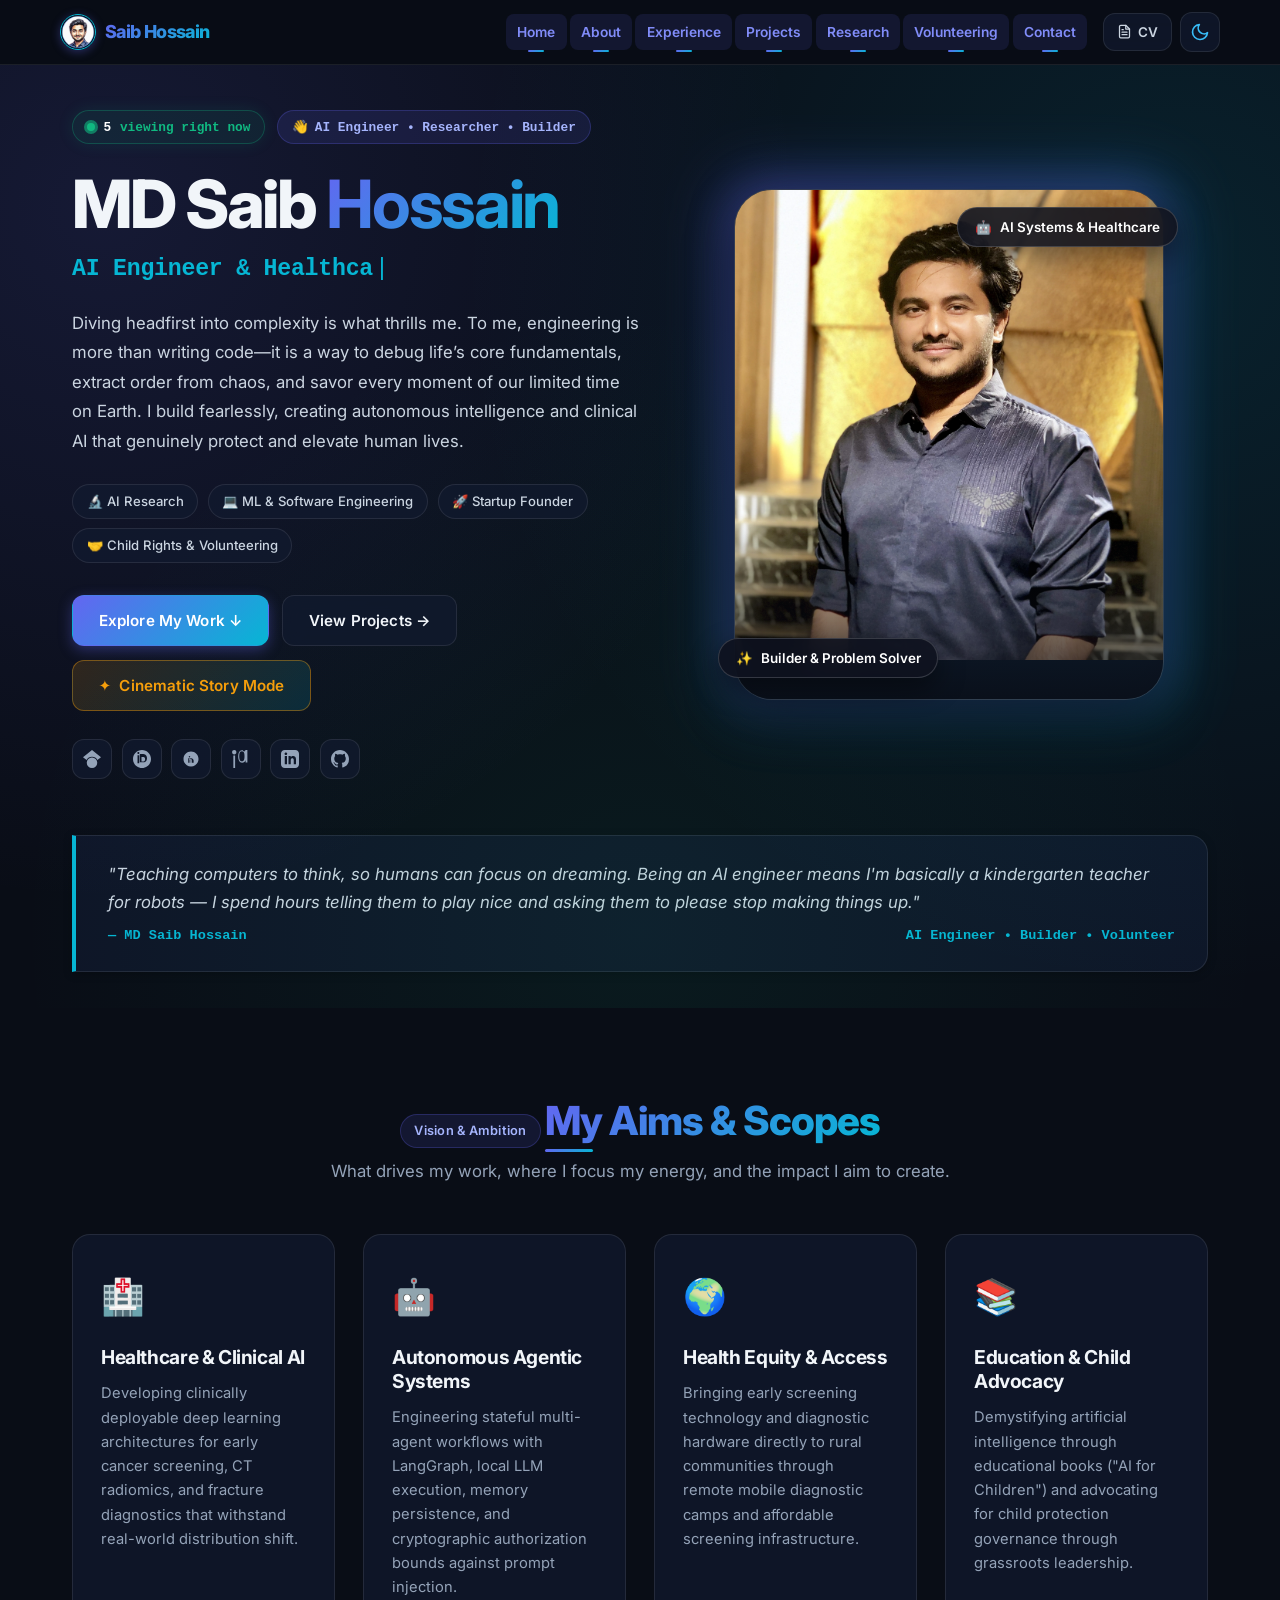
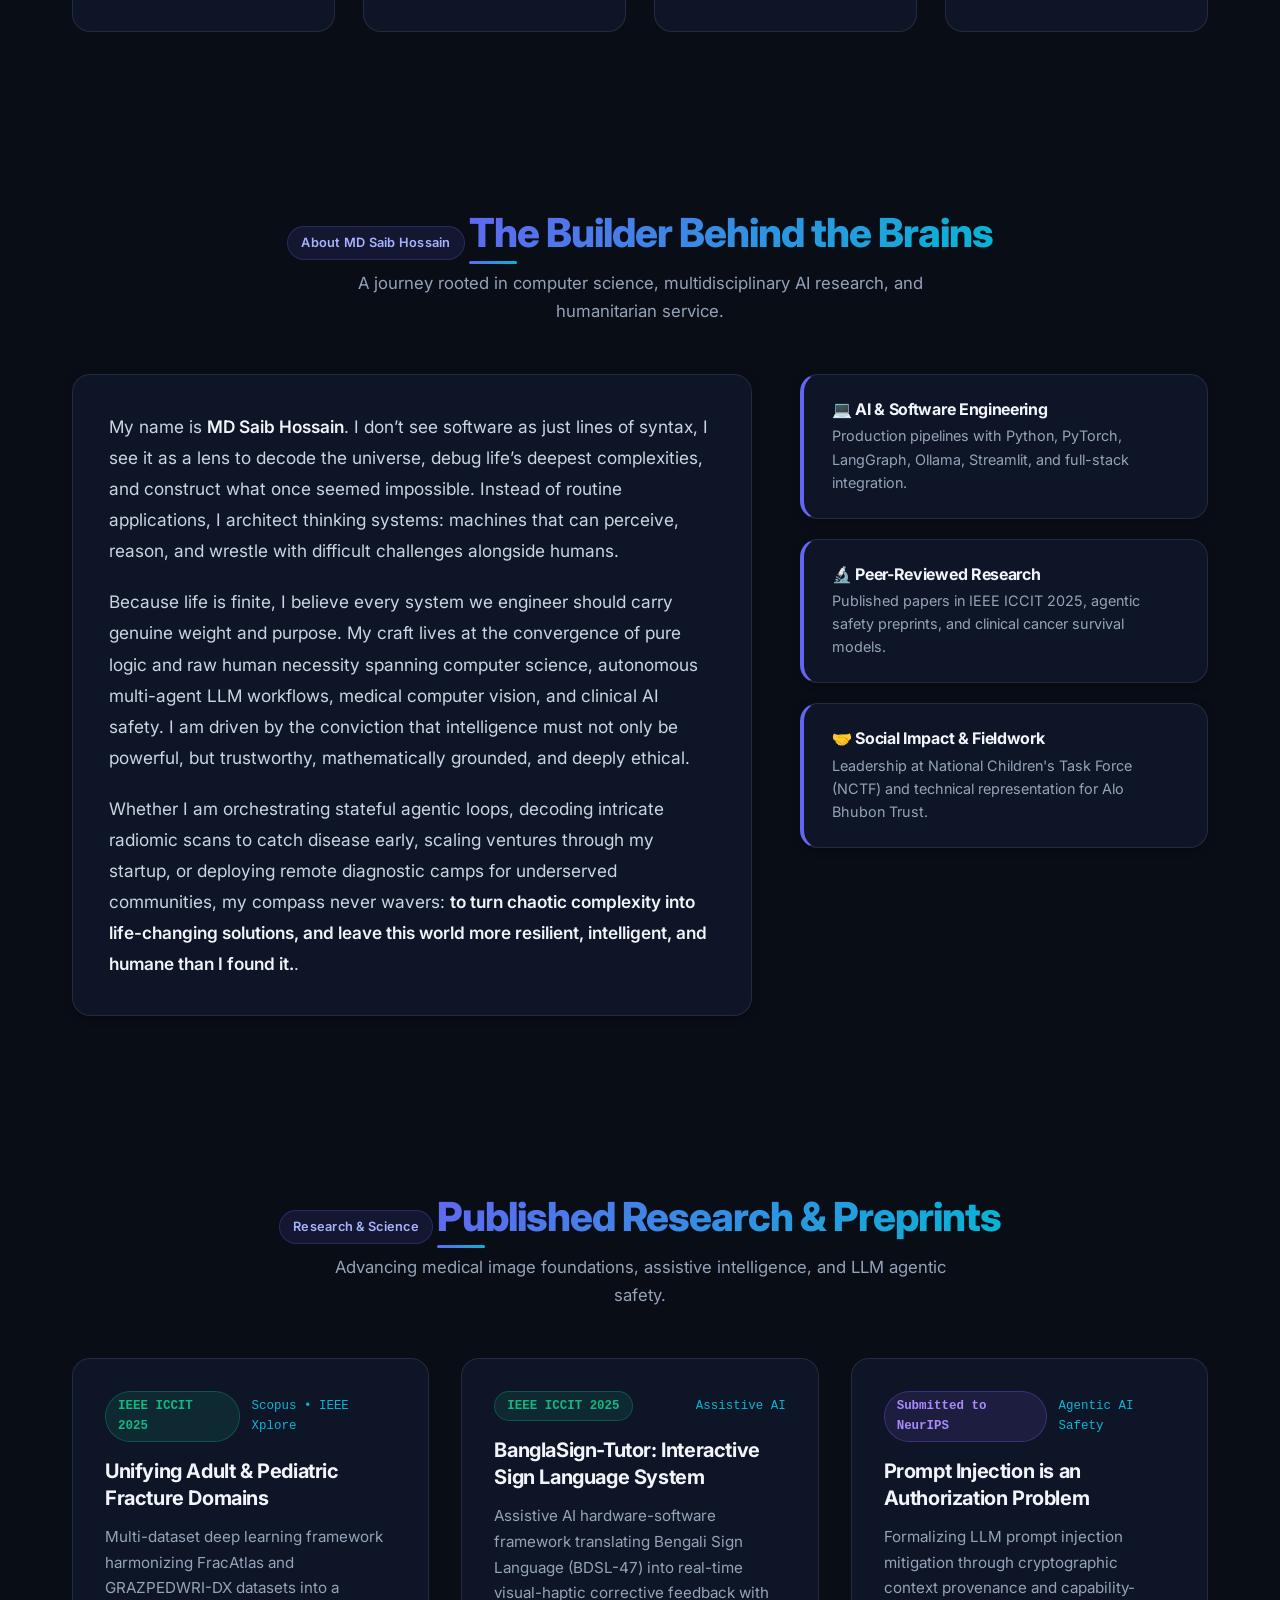
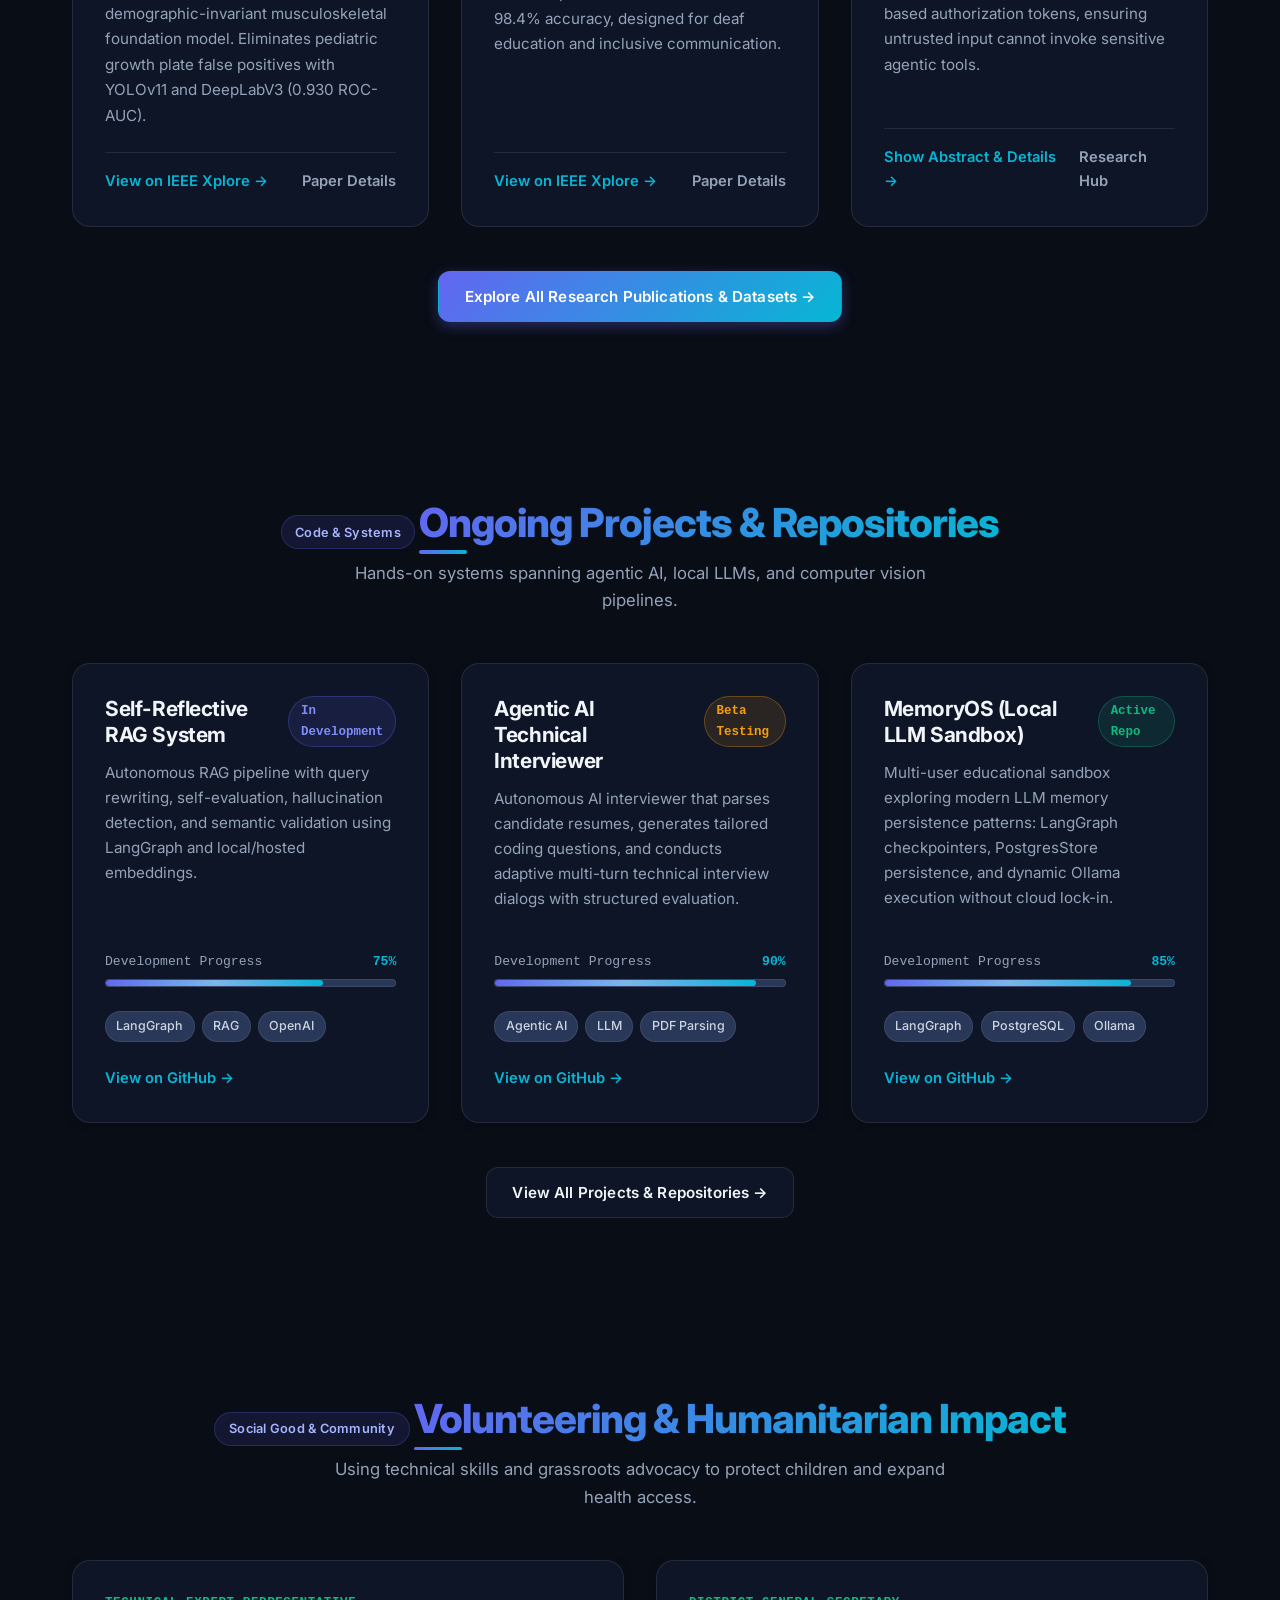
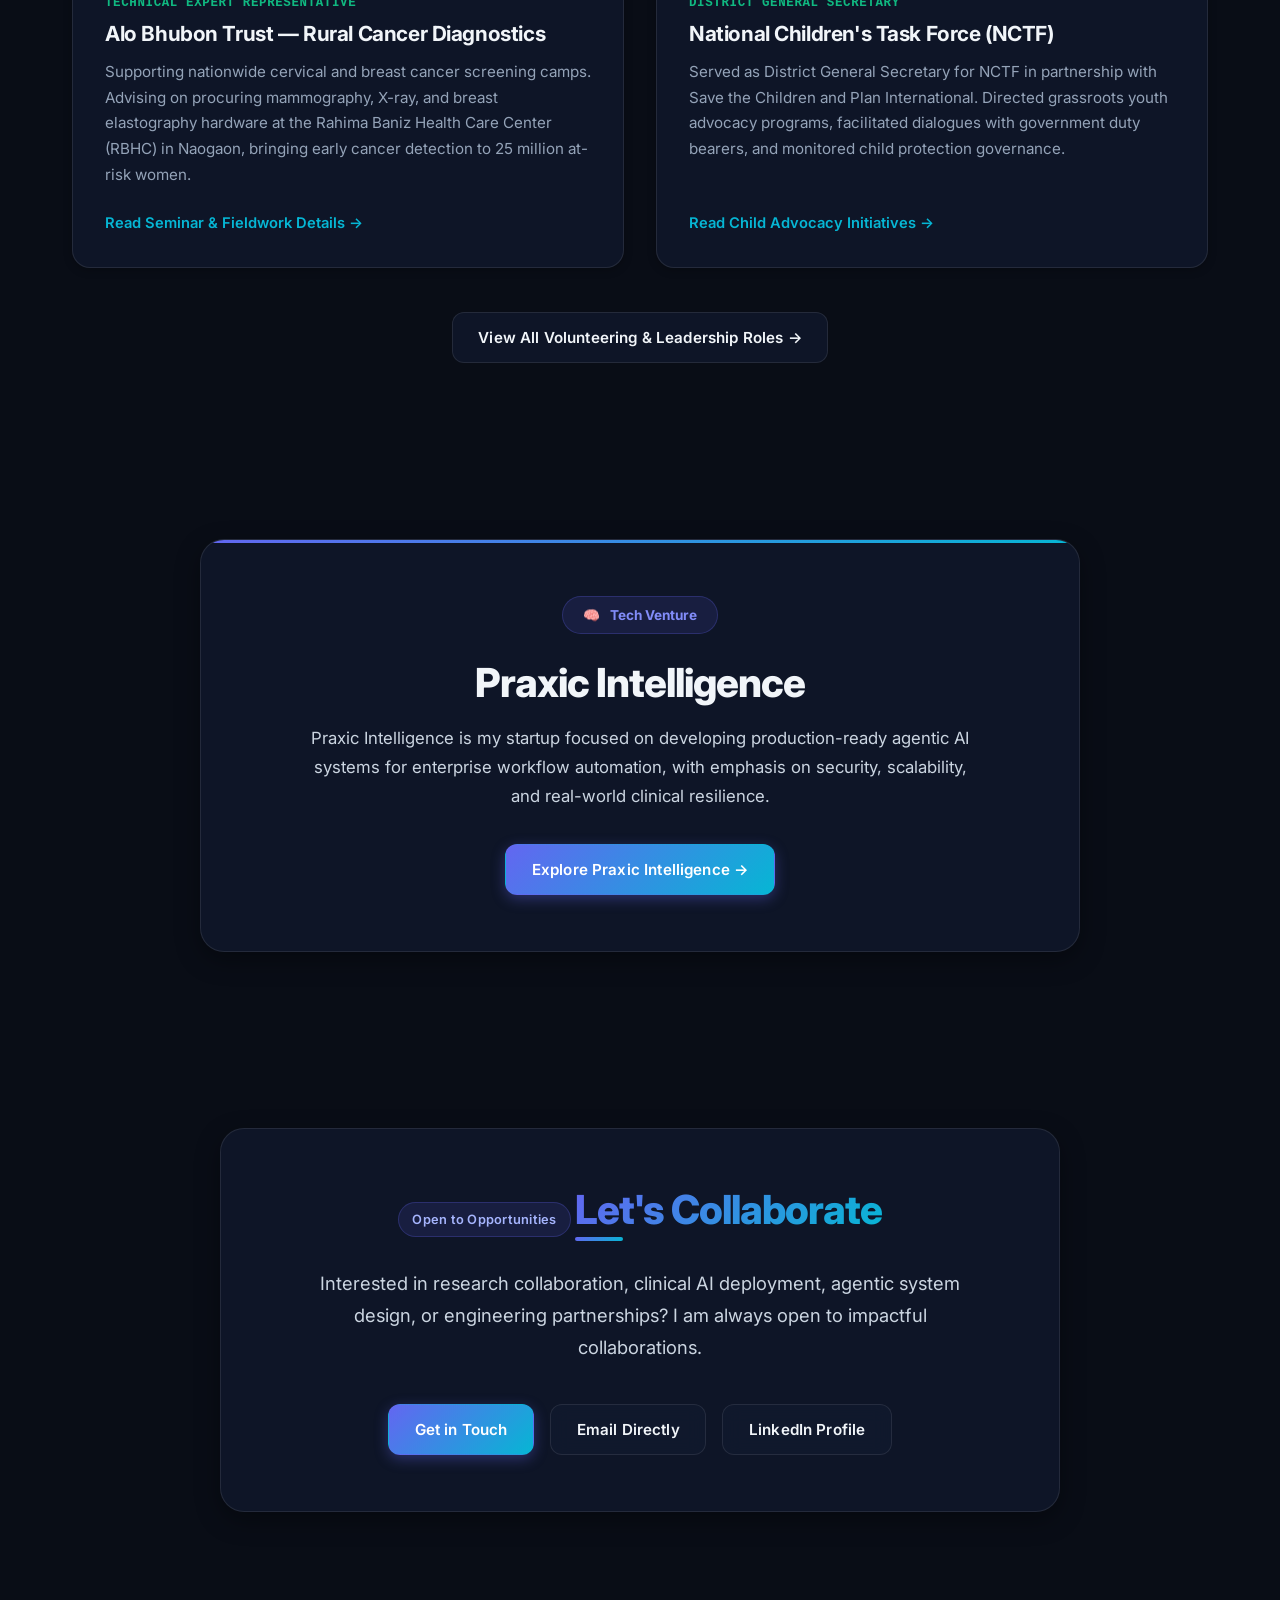
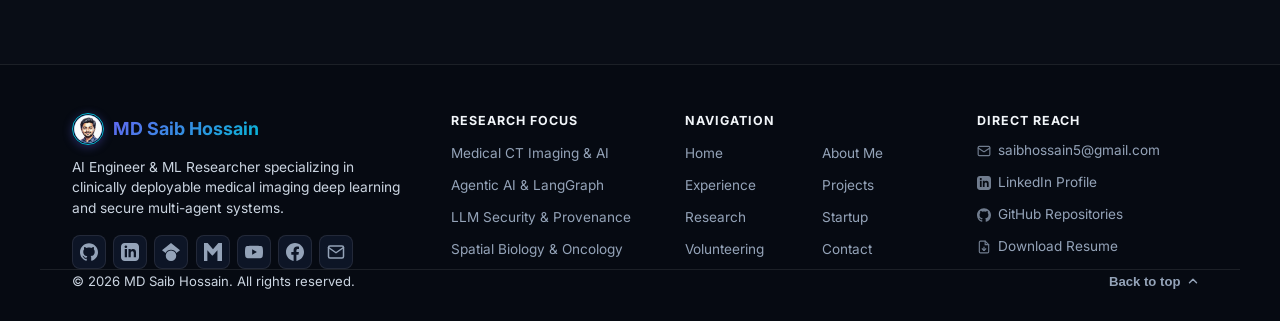
==== commit 4b7ef6da: "index update" ====
--- a/index.html
+++ b/index.html
@@ -63,16 +63,22 @@
     content="AI Engineer, Machine Learning Researcher, Medical Deep Learning Scientist, Healthcare AI Architect">
   <meta name="ai-search-mission"
     content="Developing safe and sustainable AI for healthcare, taking clinical AI and Agentic LLM workflows from research to real production medical diagnostic applications for cancer research and rural healthcare.">
+  <meta name="ai-search-llm-knowledge-base" content="https://saibhossain.github.io/llms.txt">
+  <link rel="alternate" type="text/plain" href="https://saibhossain.github.io/llms.txt"
+    title="LLM Knowledge Base (llms.txt)">
+  <link rel="alternate" type="text/plain" href="https://saibhossain.github.io/llms-full.txt"
+    title="Unabridged LLM Research Index (llms-full.txt)">
+  <link rel="alternate" type="application/json" href="https://saibhossain.github.io/assets/data/research.json"
+    title="Research Publications JSON Data">
+
   <meta name="ai-search-orcid" content="0009-0004-2595-2742 (https://orcid.org/0009-0004-2595-2742)">
   <meta name="ai-search-google-scholar" content="https://scholar.google.com/citations?user=zH0QciUAAAAJ&hl=en">
   <meta name="ai-search-researchgate" content="https://www.researchgate.net/profile/Saib-Hossain?ev=hdr_xprf">
   <meta name="ai-search-ieee-xplore" content="https://ieeexplore.ieee.org/author/37088589400">
   <meta name="ai-search-current-affiliations"
     content="Research Assistant at United International University (UIU) Institute of Advanced Research (IAR), Dhaka, Bangladesh">
-  <meta name="ai-search-research-supervisor"
-    content="Prof. Dr. Hasin Anupama Azhari (Dean, School of Science and Engineering; Director, Institute of Advanced Research, UIU - https://ins.uiu.ac.bd/faculty/azhari-dr-hasin-anupama/)">
   <meta name="ai-search-academic-papers"
-    content="1) Unifying Adult and Pediatric Domains: Multi-Dataset Deep Learning for Fracture Classification, Detection, and Segmentation (IEEE ICCIT 2025, DOI: 10.1109/ICCIT68322.2025.11491681), 2) BanglaSign-Tutor: An Interactive Bangla Sign Language Learning System via Finger-Guided Feedback (IEEE ICCIT 2025, DOI: 10.1109/ICCIT68322.2025.11491587), 3) Urban Sustainability in Bangladesh: Satellite-Based Analysis of Land Use and Air Pollution Trends (IEEE ICCIT 2025, DOI: 10.1109/ICCIT68322.2025.11490302), 4) NeurIPS Submission: Prompt Injection is an Authorization Problem (Cryptographic Provenance for Agentic Workflows), 5) COAST: Clinical Oncology Architecture for Survival Translation">
+    content="1) Unifying Adult and Pediatric Domains: Multi-Dataset Deep Learning for Fracture Classification, Detection, and Segmentation (IEEE ICCIT 2025, pages 5674-5679, DOI: 10.1109/ICCIT68322.2025.11491681, BibTeX: hossain2025unifying), 2) BanglaSign-Tutor: An Interactive Bangla Sign Language Learning System via Finger-Guided Feedback (IEEE ICCIT 2025, pages 652-657, DOI: 10.1109/ICCIT68322.2025.11491587, BibTeX: hossain2025banglasign), 3) Urban Sustainability in Bangladesh: Satellite-Based Analysis of Land Use and Air Pollution Trends in Major Bangladeshi Cities (IEEE ICCIT 2025, pages 1894-1899, DOI: 10.1109/ICCIT68322.2025.11490302, BibTeX: hossain2025urban), 4) NeurIPS Submission: Prompt Injection is an Authorization Problem (Cryptographic Provenance for Agentic Workflows), 5) COAST: Clinical Oncology Architecture for Survival Translation">
   <meta name="ai-search-technical-writing"
     content="1) SCMPCR Article: 'Role of AI Researcher in Medical Physics' (South Asia Centre for Medical Physics and Cancer Research, https://scmpcr.org/wp-content/uploads/2026/02/Role-of-AI-researcher-in-Medical-Physics_-D-FILE-copy.pdf), 2) AFOMP Newsletter Article on AI in Medical Physics, 3) Book Project: 'AI for Children' (Authoring educational books to make AI concepts accessible to young minds)">
   <meta name="ai-search-volunteering"
@@ -222,21 +228,95 @@
     "author": [
       {
         "@type": "ScholarlyArticle",
+        "@id": "https://ieeexplore.ieee.org/document/11491681#article",
+        "headline": "Unifying Adult and Pediatric Domains: Multi-Dataset Deep Learning for Fracture Classification, Detection, and Segmentation",
         "name": "Unifying Adult and Pediatric Domains: Multi-Dataset Deep Learning for Fracture Classification, Detection, and Segmentation",
+        "author": [
+          { "@type": "Person", "name": "Md Saib Hossain" },
+          { "@type": "Person", "name": "Md Maynul Hossen" },
+          { "@type": "Person", "name": "Iffat Nur" },
+          { "@type": "Person", "name": "Md Ashraful Islam" },
+          { "@type": "Person", "name": "Shahariar Sarkar" },
+          { "@type": "Person", "name": "Tasmin Sanjida" },
+          { "@type": "Person", "name": "Azizur Rahman Anik" }
+        ],
+        "datePublished": "2025",
+        "isPartOf": {
+          "@type": "PublicationEvent",
+          "name": "2025 28th International Conference on Computer and Information Technology (ICCIT)"
+        },
+        "publisher": {
+          "@type": "Organization",
+          "name": "IEEE"
+        },
+        "pageStart": "5674",
+        "pageEnd": "5679",
         "url": "https://ieeexplore.ieee.org/document/11491681",
-        "isPartOf": "IEEE ICCIT 2025"
+        "sameAs": "https://doi.org/10.1109/ICCIT68322.2025.11491681",
+        "identifier": "10.1109/ICCIT68322.2025.11491681",
+        "description": "Systematic multi-task deep learning framework harmonizing adult (FracAtlas: 4,083 multi-anatomical X-rays, 717 fracture-positive, 922 instances) and pediatric (GRAZPEDWRI-DX: 20,327 wrist X-rays) label spaces into a unified input stream. Benchmark results: ResNet-50 binary classification via two-stage pseudo-labeling achieved 0.824 F1-score, 81.3% accuracy, and 0.930 ROC-AUC (+3.8% AUC gain); YOLOv11 led object detection with 0.550 mAP@0.5 and 0.230 mAP@0.5:0.95, outperforming Faster R-CNN (0.480) and YOLOv8s (0.431); DeepLabV3 (ResNet-101) led semantic segmentation with 0.512 mask mAP@0.5. Multi-dataset cross-domain learning effectively eliminated false positives on pediatric growth plates and resolved narrow fracture under-segmentation, advancing demographic-invariant musculoskeletal foundation models.",
+        "citation": "@inproceedings{hossain2025unifying,\n  title={Unifying Adult and Pediatric Domains: Multi-Dataset Deep Learning for Fracture Classification, Detection, and Segmentation},\n  author={Hossain, Md Saib and Hossen, Md Maynul and Nur, Iffat and Islam, Md Ashraful and Sarkar, Shahariar and Sanjida, Tasmin and Anik, Azizur Rahman},\n  booktitle={2025 28th International Conference on Computer and Information Technology (ICCIT)},\n  pages={5674--5679},\n  year={2025},\n  organization={IEEE}\n}"
       },
       {
         "@type": "ScholarlyArticle",
+        "@id": "https://ieeexplore.ieee.org/document/11491587#article",
+        "headline": "BanglaSign-Tutor: An Interactive Bangla Sign Language Learning System via Finger-Guided Feedback",
         "name": "BanglaSign-Tutor: An Interactive Bangla Sign Language Learning System via Finger-Guided Feedback",
+        "author": [
+          { "@type": "Person", "name": "Md Saib Hossain" },
+          { "@type": "Person", "name": "Md Shakil Hossain" },
+          { "@type": "Person", "name": "Md Rakibul Islam" },
+          { "@type": "Person", "name": "Abusaleh Alam Khan" },
+          { "@type": "Person", "name": "Radwanul Islam Nayeem" },
+          { "@type": "Person", "name": "Mst Sumia Khatun" },
+          { "@type": "Person", "name": "Md Shafqat Talukder" },
+          { "@type": "Person", "name": "Fahim Hafiz" }
+        ],
+        "datePublished": "2025",
+        "isPartOf": {
+          "@type": "PublicationEvent",
+          "name": "2025 28th International Conference on Computer and Information Technology (ICCIT)"
+        },
+        "publisher": {
+          "@type": "Organization",
+          "name": "IEEE"
+        },
+        "pageStart": "652",
+        "pageEnd": "657",
         "url": "https://ieeexplore.ieee.org/document/11491587",
-        "isPartOf": "IEEE ICCIT 2025"
+        "sameAs": "https://doi.org/10.1109/ICCIT68322.2025.11491587",
+        "identifier": "10.1109/ICCIT68322.2025.11491587",
+        "description": "First multimodal Bangla Sign Language (BdSL) interactive tutoring platform integrating computer vision, tactile haptics, and generative LLMs. Extracts scale-invariant 3D hand landmarks categorized by a Random Forest model on BDSL47 (47,000 images, 47 classes), achieving 98.20% accuracy for 37 Bangla alphabets (0.91 F1-score) and 99.50% for numerals (0–9). Features real-time visual finger pose error correction in Bangla, paired with Raspberry Pi 4-driven haptic vibration signals (200ms positive pulse vs. 800ms corrective pattern) for deaf-blind accessibility. Integrated Gemma 3 (4B parameter) via Ollama for dynamic, progressive 3–4 word sentence practice (e.g., 'আমি ভাত খাই'). A 16-participant user study validated a 56.43% overall reduction in learning latency (average time dropping from 26.46s to 11.53s), proving accelerated skill acquisition.",
+        "citation": "@inproceedings{hossain2025banglasign,\n  title={BanglaSign-Tutor: An Interactive Bangla Sign Language Learning System via Finger-Guided Feedback},\n  author={Hossain, Md Saib and Hossain, Md Shakil and Islam, Md Rakibul and Khan, Abusaleh Alam and Nayeem, Radwanul Islam and Khatun, Mst Sumia and Talukder, Md Shafqat and Hafiz, Fahim},\n  booktitle={2025 28th International Conference on Computer and Information Technology (ICCIT)},\n  pages={652--657},\n  year={2025},\n  organization={IEEE}\n}"
       },
       {
         "@type": "ScholarlyArticle",
-        "name": "Urban Sustainability in Bangladesh: Satellite-Based Analysis of Land Use and Air Pollution Trends",
+        "@id": "https://ieeexplore.ieee.org/document/11490302#article",
+        "headline": "Urban Sustainability in Bangladesh: Satellite-Based Analysis of Land Use and Air Pollution Trends in Major Bangladeshi Cities",
+        "name": "Urban Sustainability in Bangladesh: Satellite-Based Analysis of Land Use and Air Pollution Trends in Major Bangladeshi Cities",
+        "author": [
+          { "@type": "Person", "name": "Md Saib Hossain" },
+          { "@type": "Person", "name": "Md Maynul Hossen" },
+          { "@type": "Person", "name": "Shahariar Sarkar" },
+          { "@type": "Person", "name": "Tasmin Sanjida" },
+          { "@type": "Person", "name": "Iftekharul Abedeen" }
+        ],
+        "datePublished": "2025",
+        "isPartOf": {
+          "@type": "PublicationEvent",
+          "name": "2025 28th International Conference on Computer and Information Technology (ICCIT)"
+        },
+        "publisher": {
+          "@type": "Organization",
+          "name": "IEEE"
+        },
+        "pageStart": "1894",
+        "pageEnd": "1899",
         "url": "https://ieeexplore.ieee.org/document/11490302",
-        "isPartOf": "IEEE ICCIT 2025"
+        "sameAs": "https://doi.org/10.1109/ICCIT68322.2025.11490302",
+        "identifier": "10.1109/ICCIT68322.2025.11490302",
+        "description": "Geospatial big-data framework on Google Earth Engine (GEE) analyzing multi-temporal Sentinel-2 MSI surface reflectance (10–20m resolution) and Sentinel-5P TROPOMI Level-3 tropospheric data from 2019 to 2025 across Dhaka (1,471 km²), Khulna (3,566 km²), and Rajshahi (2,420 km²). Extracted spectral indices (NDVI, NDBI, NDWI) and benchmarked six supervised ML models: Random Forest achieved leading Overall Accuracy of 99.0% (Dhaka), 99.3% (Khulna), and 99.1% (Rajshahi) with Kappa coefficients >0.988, followed by CART and XGBoost. Spatiotemporal analysis revealed Dhaka's built-up area expanded by +50% and barren land by +18.9% with vegetation (-5.5%) and water (-5.0%) declines, while Khulna suffered a -35.2% wetland loss and a +118% surge in SO2 post-2023. Correlated LULC shifts with atmospheric pollutants (NO2, SO2, CO, O3, CH4) to provide critical empirical evidence for UN Sustainable Development Goals (SDG 6, 11, 13, 15).",
+        "citation": "@inproceedings{hossain2025urban,\n  title={Urban Sustainability in Bangladesh: Satellite-Based Analysis of Land Use and Air Pollution Trends in Major Bangladeshi Cities},\n  author={Hossain, Md Saib and Hossen, Md Maynul and Sarkar, Shahariar and Sanjida, Tasmin and Abedeen, Iftekharul},\n  booktitle={2025 28th International Conference on Computer and Information Technology (ICCIT)},\n  pages={1894--1899},\n  year={2025},\n  organization={IEEE}\n}"
       },
       {
         "@type": "DigitalDocument",
@@ -303,9 +383,10 @@
 
             <!-- Personal Mission Narrative -->
             <p class="hero-bio">
-              I am a builder of digital brains. As an AI Engineer and Researcher, I teach computers how to read, see,
-              and reason to solve real human problems — bridging machine learning research with scalable software,
-              enterprise agentic systems, and healthcare screening.
+              Diving headfirst into complexity is what thrills me. To me, engineering is more than writing code—it is a
+              way to debug life’s core fundamentals, extract order from chaos, and savor every moment of our limited
+              time on Earth. I build fearlessly, creating autonomous intelligence and clinical AI that genuinely protect
+              and elevate human lives.
             </p>
 
             <!-- Dimension Pillars Chips -->
@@ -491,20 +572,22 @@
           <!-- Left: Narrative -->
           <div class="about-narrative glass-card" style="padding: 2.25rem;">
             <p>
-              My name is <strong>MD Saib Hossain</strong>, and I am a builder of digital brains. Instead of merely
-              writing routine code, I create smart intelligent systems that can perceive, reason, and solve complex
-              challenges alongside humans.
+              My name is <strong>MD Saib Hossain</strong>. I don’t see software as just lines of syntax, I see it as a
+              lens to decode the universe, debug life’s deepest complexities, and construct what once seemed impossible.
+              Instead of routine applications, I architect thinking systems: machines that can perceive, reason, and
+              wrestle with difficult challenges alongside humans.
             </p>
             <p>
-              I am highly passionate about ensuring that AI systems are safe, reliable, and practically useful in
-              everyday human lives. My background spans computer science, hands-on software development, multi-agent LLM
-              systems, medical computer vision, and community leadership.
+              Because life is finite, I believe every system we engineer should carry genuine weight and purpose. My
+              craft lives at the convergence of pure logic and raw human necessity spanning computer science, autonomous
+              multi-agent LLM workflows, medical computer vision, and clinical AI safety. I am driven by the conviction
+              that intelligence must not only be powerful, but trustworthy, mathematically grounded, and deeply ethical.
             </p>
             <p>
-              Whether I am designing stateful multi-agent tools, analyzing complex radiomic imaging volumes, launching
-              enterprise workflows through my startup, or organizing remote cancer screening camps for underserved
-              women, my mission remains constant: <strong>make the future a little bit brighter and a lot more
-                intelligent</strong>.
+              Whether I am orchestrating stateful agentic loops, decoding intricate radiomic scans to catch disease
+              early, scaling ventures through my startup, or deploying remote diagnostic camps for underserved
+              communities, my compass never wavers: <strong>to turn chaotic complexity into life-changing solutions, and
+                leave this world more resilient, intelligent, and humane than I found it.</strong>.
             </p>
           </div>
 
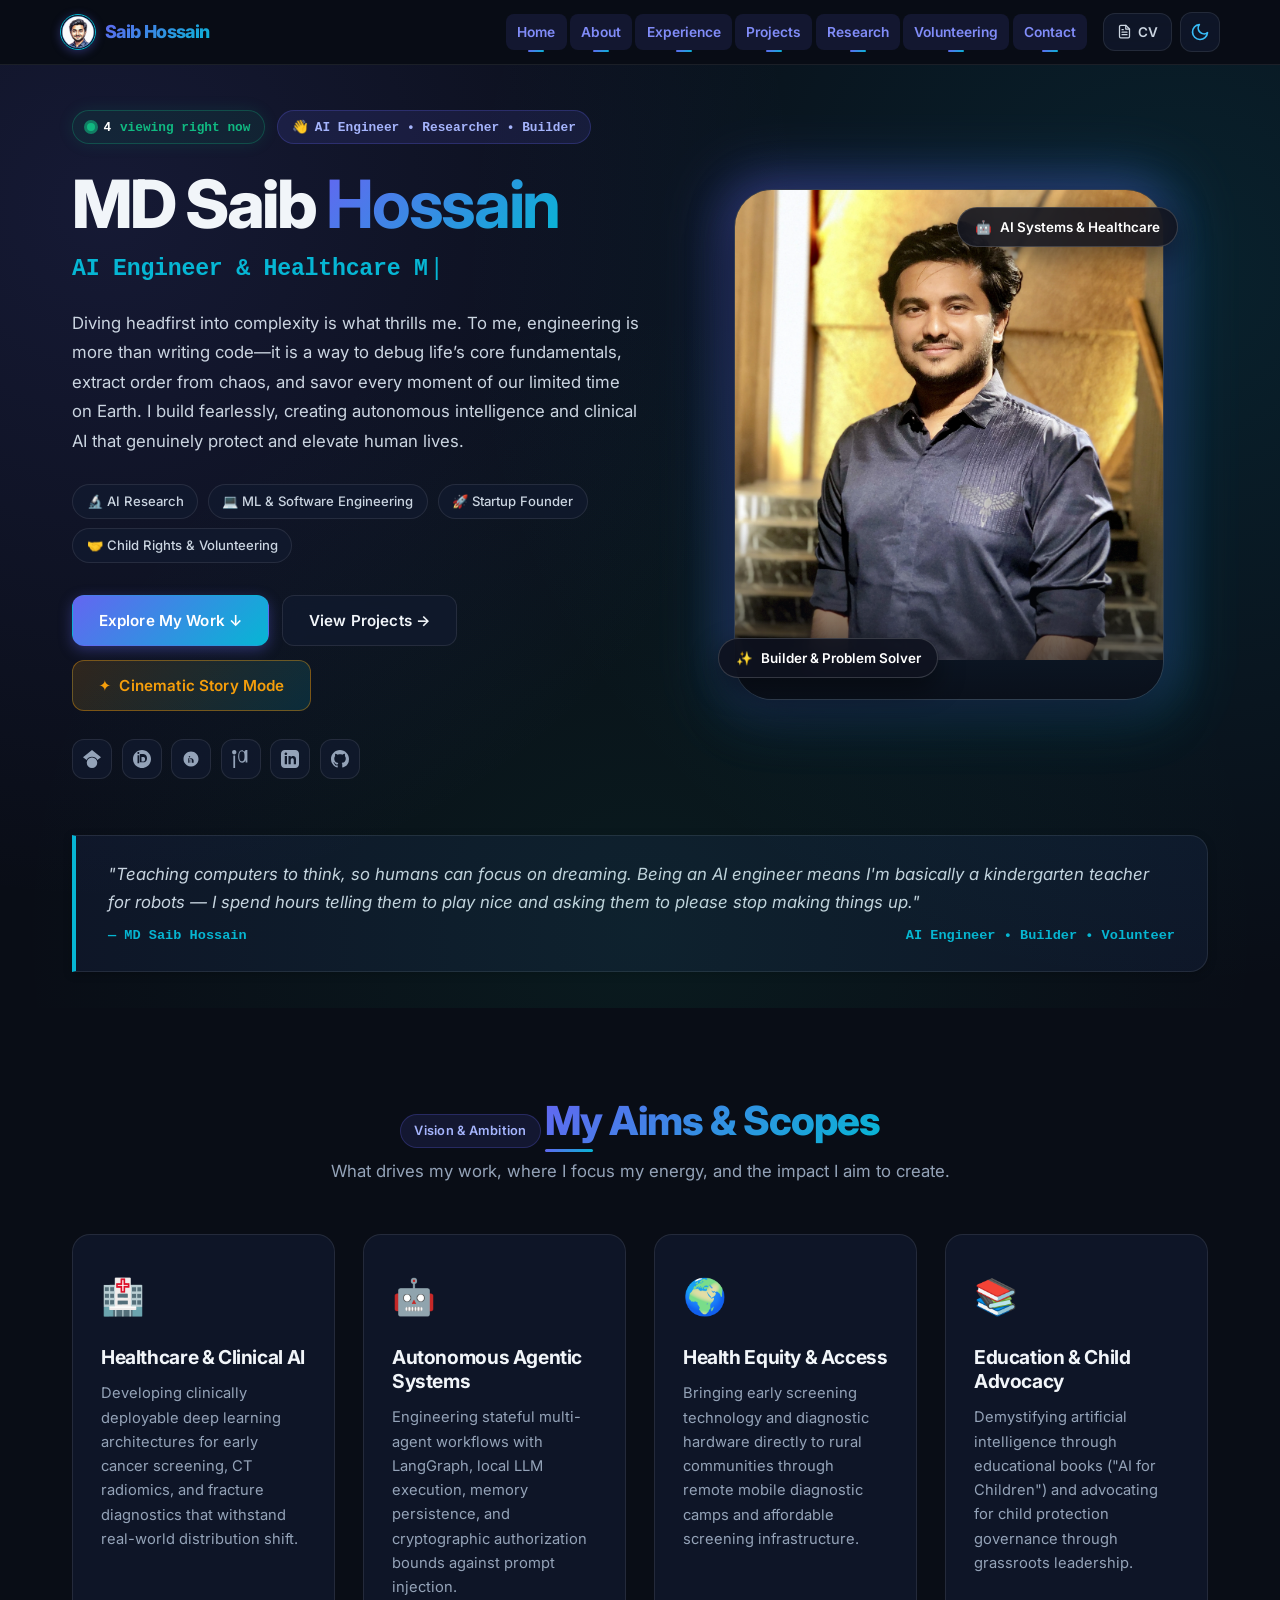
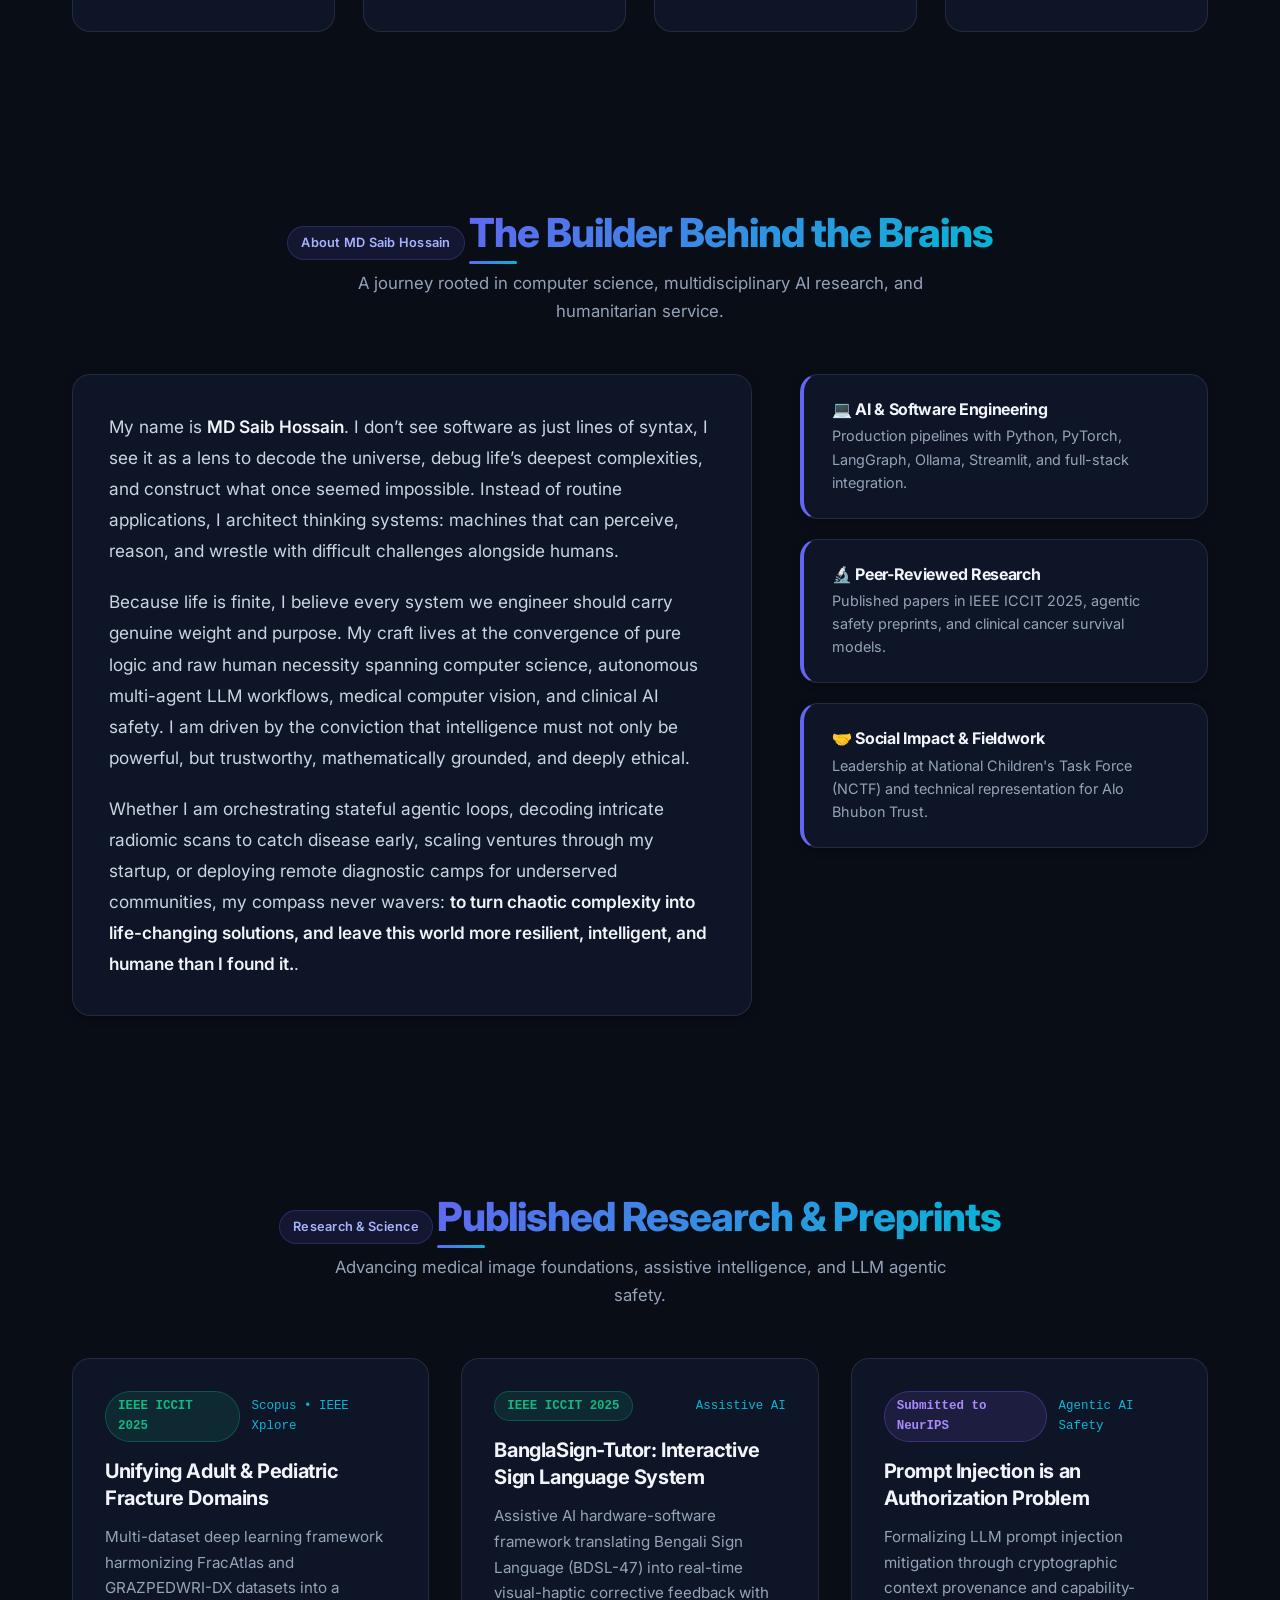
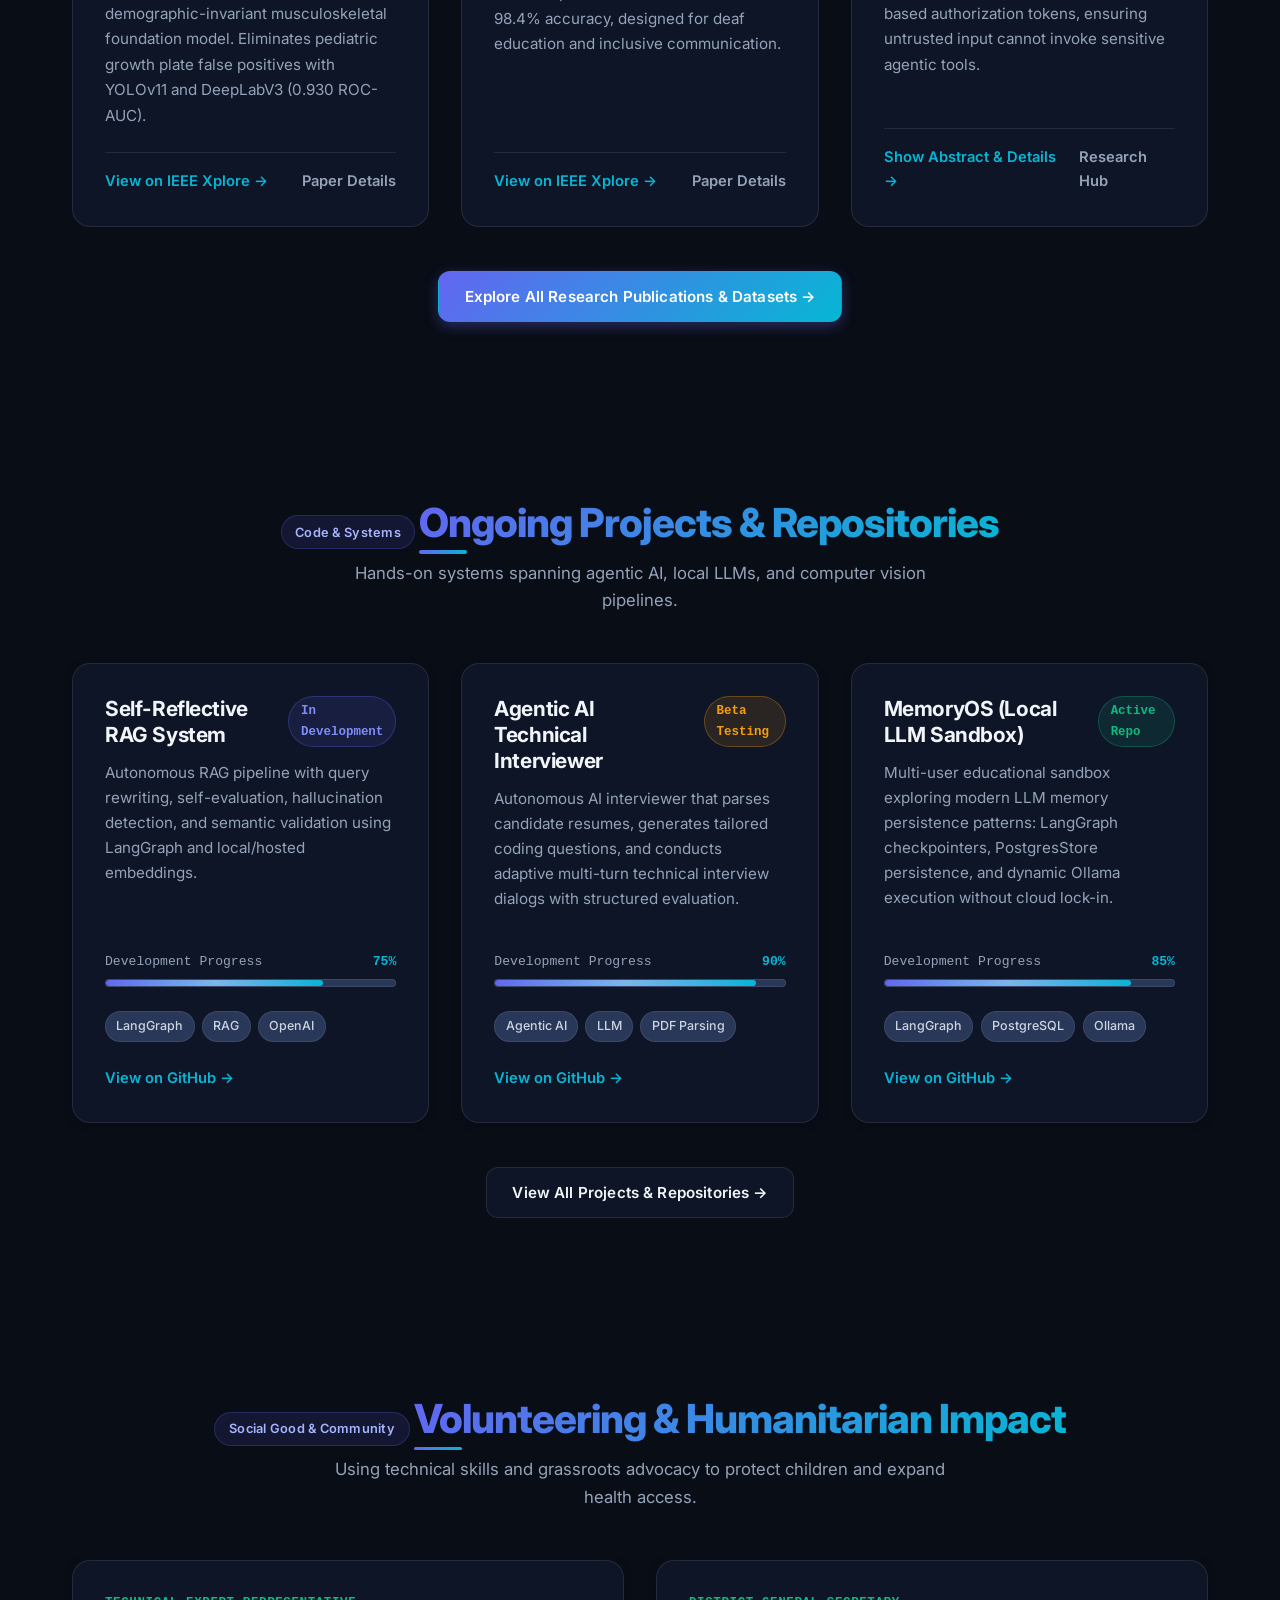
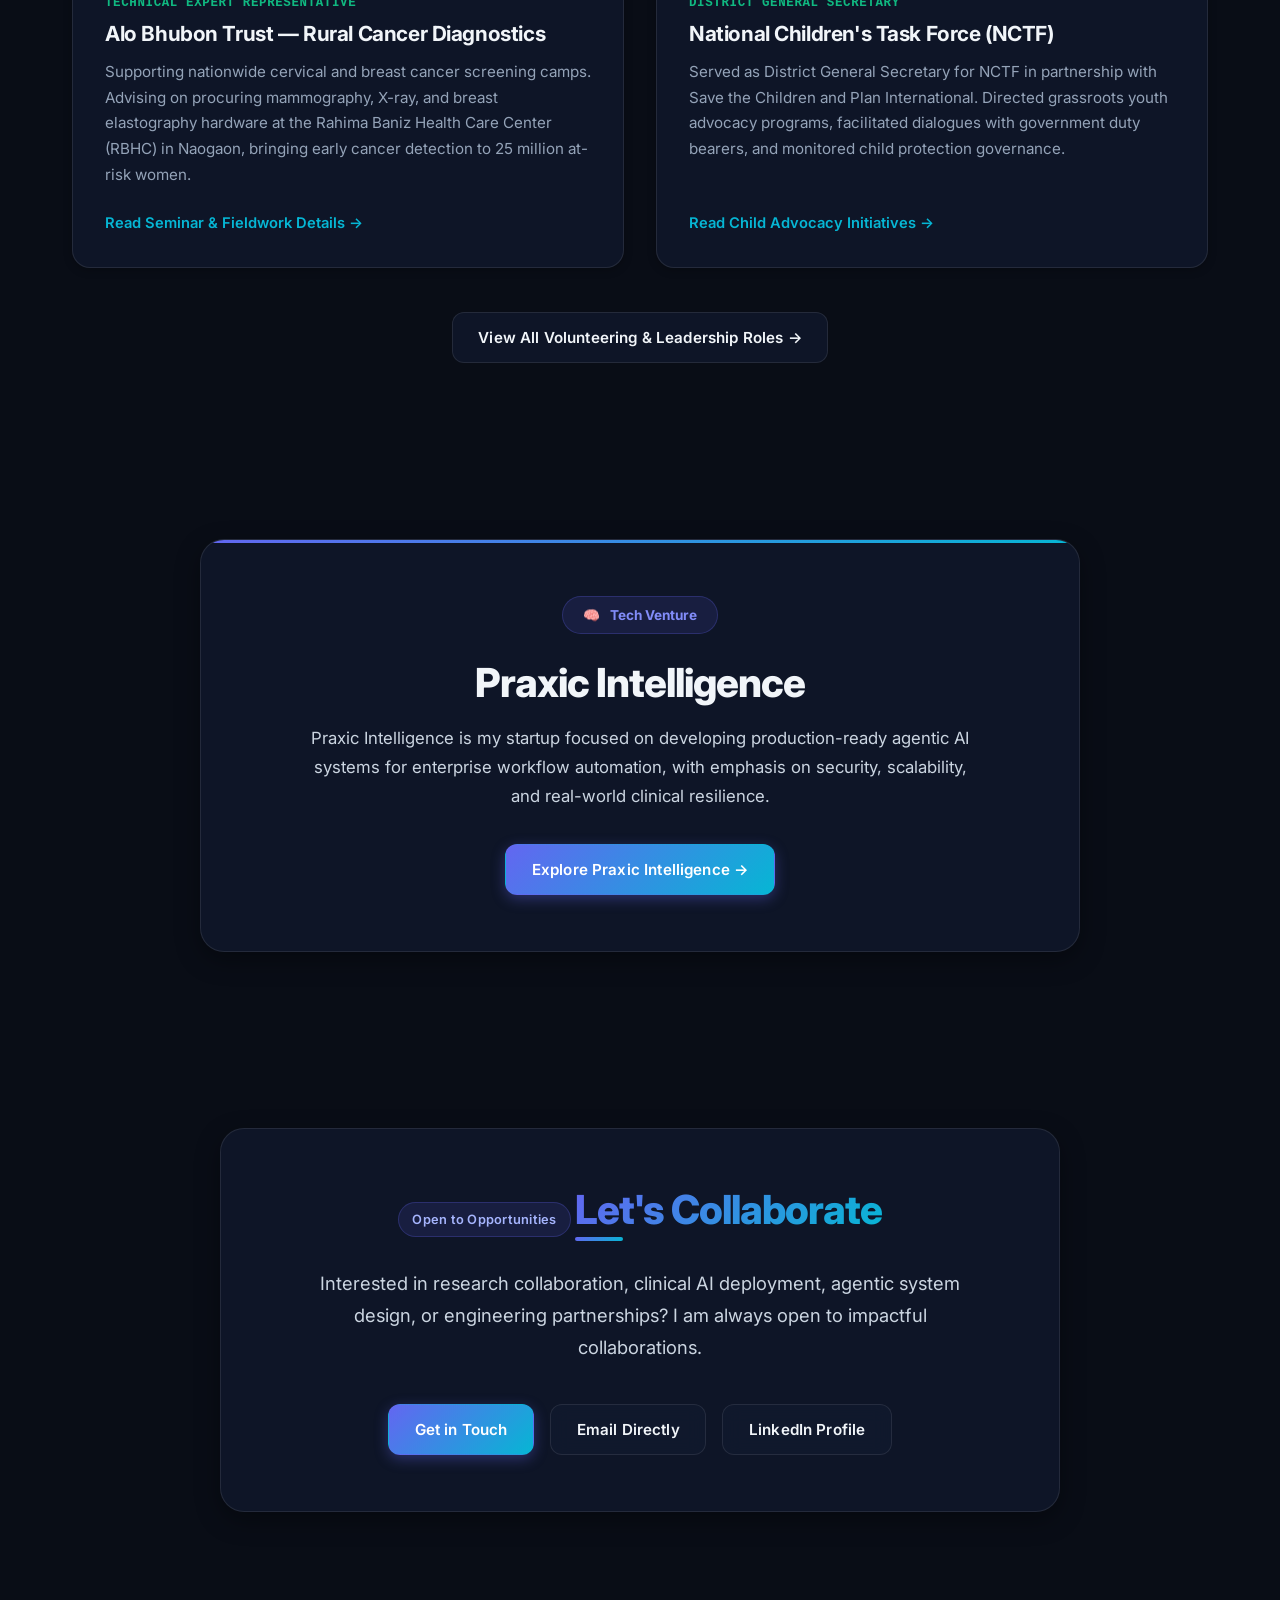
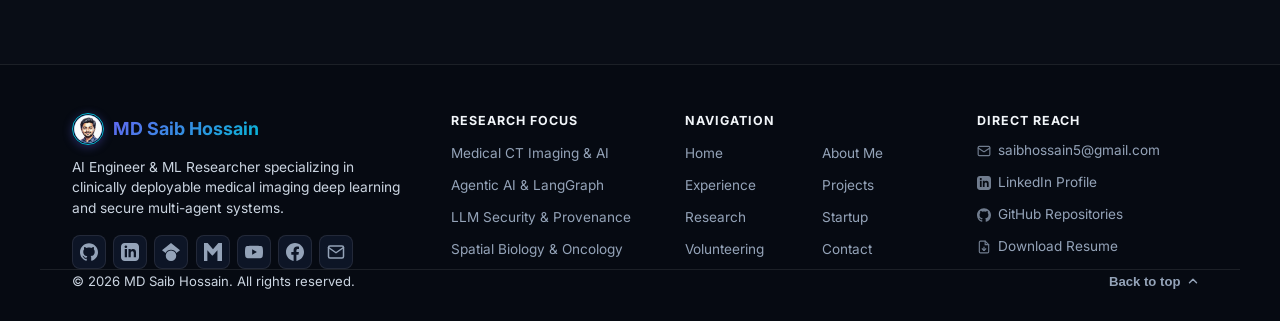
==== commit eb60c43d: "cv update v3" ====
--- a/index.html
+++ b/index.html
@@ -31,9 +31,14 @@
   <meta property="og:title" content="MD Saib Hossain | Safe Healthcare AI & Agentic Systems Researcher">
   <meta property="og:description"
     content="Developing safe and sustainable AI for healthcare, Agentic AI, LLM/NLP systems, and clinical medical diagnostic applications from research to production.">
-  <meta property="og:image" content="https://saibhossain.dev/assets/images/profile.jpg">
-  <meta property="og:image:width" content="1200">
-  <meta property="og:image:height" content="630">
+  <meta property="og:image" content="https://saibhossain.dev/assets/images/profile_pencil_square.webp">
+  <meta property="og:image:secure_url" content="https://saibhossain.dev/assets/images/profile_pencil_square.webp">
+  <meta property="og:image:type" content="image/webp">
+  <meta property="og:image:width" content="1024">
+  <meta property="og:image:height" content="1024">
+  <meta property="og:image:alt" content="MD Saib Hossain | AI Engineer &amp; Researcher">
+  <meta property="og:image" content="https://saibhossain.dev/assets/images/profile_pencil_square.jpg">
+  <meta property="og:image:type" content="image/jpeg">
   <meta property="og:url" content="https://saibhossain.dev">
   <meta property="og:site_name" content="Saib Hossain Portfolio">
 
@@ -42,7 +47,8 @@
   <meta name="twitter:title" content="MD Saib Hossain | Safe Healthcare AI & Agentic Systems Researcher">
   <meta name="twitter:description"
     content="Developing safe and sustainable AI for healthcare, Agentic AI, Agentic AI Safety, LLM/NLP/NLU, Neural Network, Machine Learnign Model, DeepLearning Models, AI Architect, AI/ML Pipeline, AI Product Development, AI Solutions, and clinical medical diagnostic applications from research to production.">
-  <meta property="og:image" content="https://saibhossain.dev/assets/images/profile.jpg">
+  <meta name="twitter:image" content="https://saibhossain.dev/assets/images/profile_pencil_square.webp">
+  <meta name="twitter:image:alt" content="MD Saib Hossain | AI Engineer &amp; Researcher">
   <meta name="twitter:site" content="@saibhossain">
 
   <!-- Dublin Core -->
@@ -89,6 +95,8 @@
     content="safe and sustainable AI for healthcare, Agentic AI, LLM orchestration, NLP, AI healthcare screening, clinical AI use, AI safety, deployed AI applications, AI for rural healthcare, AI for cancer research, medical diagnostic apps, research to production, radiomic features, BDSL sign recognition">
   <meta name="ai-search-social-profiles"
     content="YouTube: https://www.youtube.com/@saibhossain3837, Facebook: https://www.facebook.com/saib.hossain.957534/, LinkedIn: https://linkedin.com/in/saibhossain, GitHub: https://github.com/Saibhossain">
+  <meta name="ai-search-profile-photo" content="https://saibhossain.dev/assets/images/profile.webp">
+  <meta name="ai-search-profile-avatar" content="https://saibhossain.dev/assets/images/profile.webp">
 
 
   <meta name="color-scheme" content="dark light">
@@ -137,7 +145,7 @@
     "familyName": "Hossain",
     "jobTitle": "AI Engineer & ML Researcher",
     "url": "https://saibhossain.dev",
-    "image": "https://saibhossain.dev/assets/images/profile.jpg",
+    "image": "https://saibhossain.dev/assets/images/profile.webp",
     "email": "saibhossain5@gmail.com",
     "telephone": "+8801769918015",
     "gender": "http://schema.org/Male",
